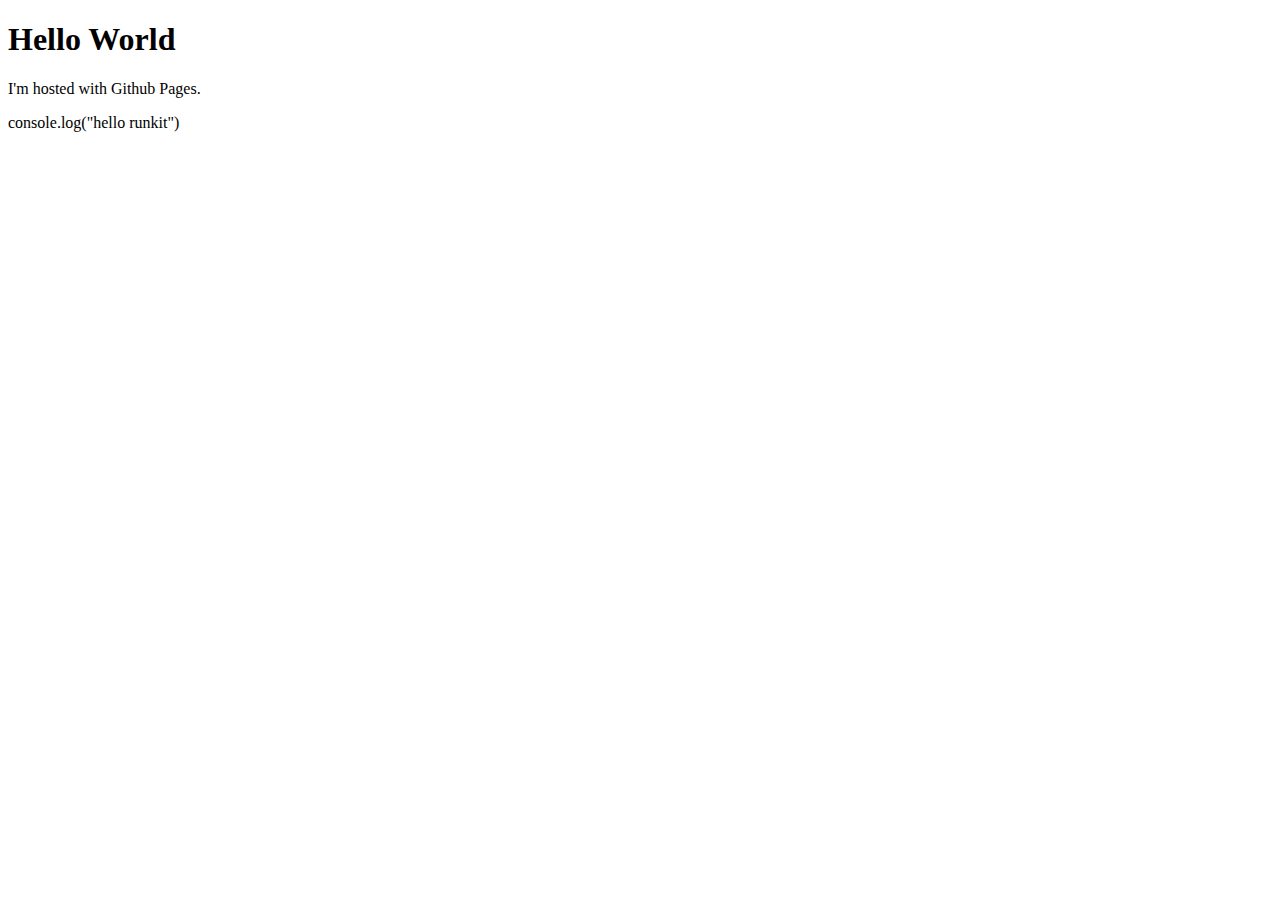
==== index.html @ f1aaa2e5 "fix embed scripting runkit" ====
<!DOCTYPE html>
<html>
  <head>
    <meta charset="utf-8">
    <title>anlexN</title>
    <script src="https://embed.runkit.com" data-element-id="my-element">

    </script>
  </head>
  <body>
    <h1>Hello World</h1>
    <p>
      I'm hosted with Github Pages.
    </p>

    <div id="my-element">
      console.log("hello runkit")
    </div>

    <div id="you-element">

    </div>

    <script>
      var notebook = RunKit.createNotebook({
        element: document.getElementById('you-element'),
        source: "\"hello script\""
      })
    </script>
  </body>
</html>
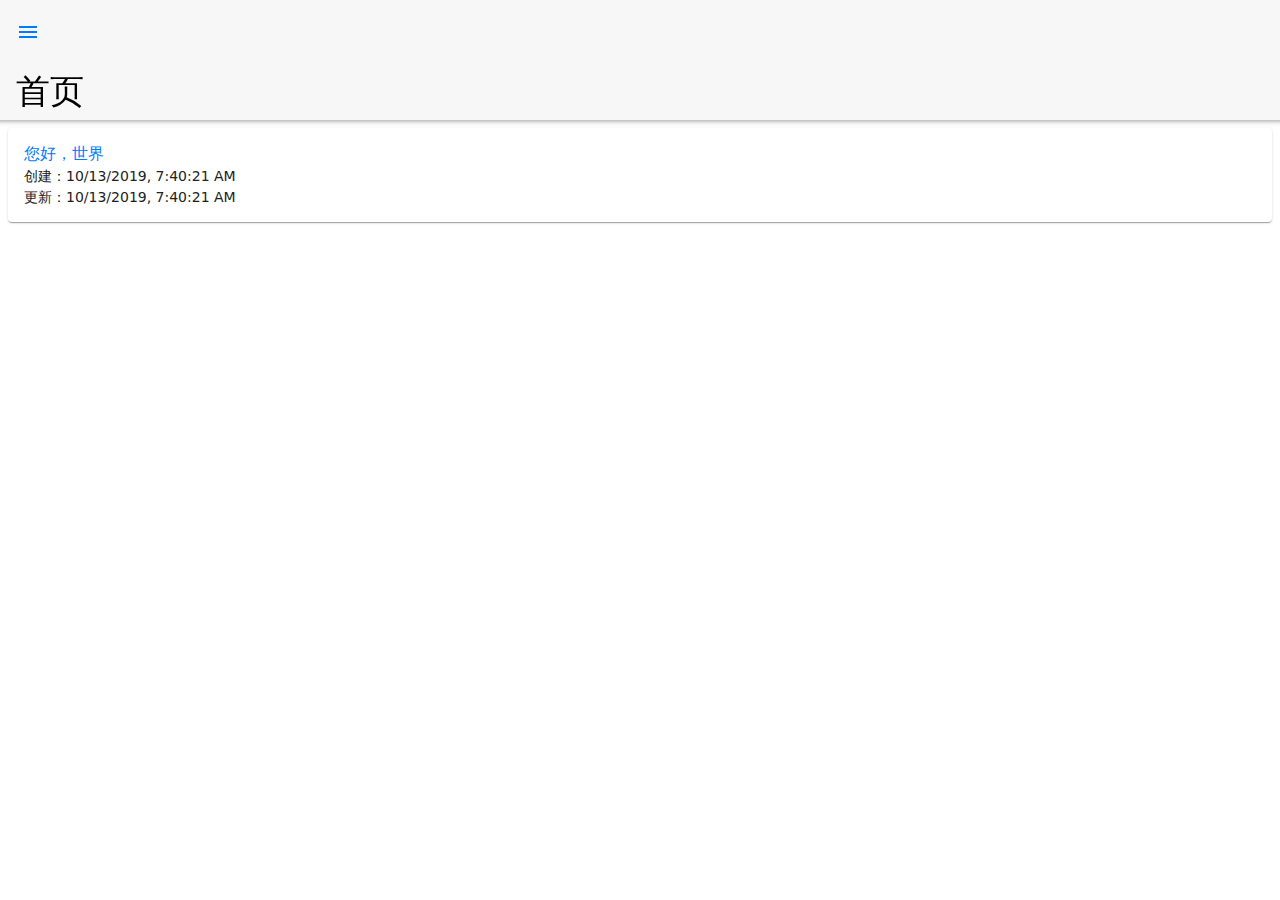
==== commit a44e738e: "framework7" ====
--- a/index.html
+++ b/index.html
@@ -1,31 +1 @@
-<!DOCTYPE html>
-<html>
-  <head>
-    <meta charset="utf-8">
-    <title>anlexN</title>
-    <script src="https://embed.runkit.com" data-element-id="my-element">
-
-    </script>
-  </head>
-  <body>
-    <h1>Hello World</h1>
-    <p>
-      I'm hosted with Github Pages.
-    </p>
-
-    <div id="my-element">
-      console.log("hello runkit")
-    </div>
-
-    <div id="you-element">
-
-    </div>
-
-    <script>
-      var notebook = RunKit.createNotebook({
-        element: document.getElementById('you-element'),
-        source: "\"hello script\""
-      })
-    </script>
-  </body>
-</html>
+<!doctype html><html><head><meta charset="utf-8"><meta http-equiv="Content-Security-Policy" content="default-src * 'self' 'unsafe-inline' 'unsafe-eval' data: gap: content:"><meta name="viewport" content="width=device-width,initial-scale=1,maximum-scale=1,minimum-scale=1,user-scalable=no,minimal-ui,viewport-fit=cover"><meta name="theme-color" content="#007aff"><meta name="format-detection" content="telephone=no"><meta name="msapplication-tap-highlight" content="no"><title>My App</title><meta name="apple-mobile-web-app-capable" content="yes"><meta name="apple-mobile-web-app-status-bar-style" content="black-translucent"><link rel="apple-touch-icon" href="static/icons/apple-touch-icon.png"><link rel="icon" href="static/icons/favicon.png"><link rel="manifest" href="/manifest.json"><link href="css/app.css" rel="stylesheet"></head><body><div id="app"><div class="panel panel-left panel-cover panel-init"><div class="view"><div class="page"><div class="navbar"><div class="navbar-bg"></div><div class="navbar-inner"></div></div><div class="page-content"></div></div></div></div><div class="view view-main view-init safe-areas" data-url="/"></div><div class="popup" id="my-popup"><div class="view"><div class="page"><div class="navbar"><div class="navbar-bg"></div><div class="navbar-inner"><div class="title">Popup</div><div class="right"><a href="#" class="link popup-close">Close</a></div></div></div><div class="page-content"><div class="block"><p>Popup content goes here.</p></div></div></div></div></div><div class="login-screen" id="my-login-screen"><div class="view"><div class="page"><div class="page-content login-screen-content"><div class="login-screen-title">Login</div><div class="list"><ul><li class="item-content item-input"><div class="item-inner"><div class="item-title item-label">Username</div><div class="item-input-wrap"><input type="text" name="username" placeholder="Your username"></div></div></li><li class="item-content item-input"><div class="item-inner"><div class="item-title item-label">Password</div><div class="item-input-wrap"><input type="password" name="password" placeholder="Your password"></div></div></li></ul></div><div class="list"><ul><li><a href="#" class="item-link list-button login-button">Sign In</a></li></ul><div class="block-footer">Some text about login information.<br>Click "Sign In" to close Login Screen</div></div></div></div></div></div></div><script src="js/app.js"></script></body></html>--- a/css/app.css
+++ b/css/app.css
@@ -0,0 +1 @@
+:root{--f7-theme-color:#007aff;--f7-theme-color-rgb:0,122,255;--f7-theme-color-shade:#0066d6;--f7-theme-color-tint:#298fff;--f7-safe-area-left:0px;--f7-safe-area-right:0px;--f7-safe-area-top:0px;--f7-safe-area-bottom:0px;--f7-safe-area-outer-left:0px;--f7-safe-area-outer-right:0px;--f7-device-pixel-ratio:1}@supports (left:env(safe-area-inset-left)){:root{--f7-safe-area-top:env(safe-area-inset-top);--f7-safe-area-bottom:env(safe-area-inset-bottom)}:root .ios-edges,:root .ios-left-edge,:root .panel-left,:root .popup,:root .safe-area-left,:root .safe-areas,:root .sheet-modal{--f7-safe-area-left:env(safe-area-inset-left);--f7-safe-area-outer-left:env(safe-area-inset-left)}:root .ios-edges,:root .ios-right-edge,:root .panel-right,:root .popup,:root .safe-area-right,:root .safe-areas,:root .sheet-modal{--f7-safe-area-right:env(safe-area-inset-right);--f7-safe-area-outer-right:env(safe-area-inset-right)}:root .no-ios-edges,:root .no-ios-left-edge,:root .no-safe-area-left,:root .no-safe-areas{--f7-safe-area-left:0px;--f7-safe-area-outer-left:0px}:root .no-ios-edges,:root .no-ios-right-edge,:root .no-safe-area-right,:root .no-safe-areas{--f7-safe-area-right:0px;--f7-safe-area-outer-right:0px}}@media (-webkit-min-device-pixel-ratio:2),(min-resolution:2dppx){:root{--f7-device-pixel-ratio:2}}@media (-webkit-min-device-pixel-ratio:3),(min-resolution:3dppx){:root{--f7-device-pixel-ratio:3}}:root{--f7-font-size:14px;--f7-bars-bg-image:none;--f7-bars-translucent-opacity:0.8;--f7-bars-translucent-blur:20px;--f7-bars-shadow-bottom-image:linear-gradient(180deg,rgba(0,0,0,0.25) 0%,rgba(0,0,0,0.08) 40%,rgba(0,0,0,0.04) 50%,transparent 90%,transparent);--f7-bars-shadow-top-image:linear-gradient(0deg,rgba(0,0,0,0.25) 0%,rgba(0,0,0,0.08) 40%,rgba(0,0,0,0.04) 50%,transparent 90%,transparent);--f7-bars-text-color:#000;--f7-bars-bg-color:#f7f7f8;--f7-bars-bg-color-rgb:247,247,248}:root.theme-dark,:root .theme-dark{--f7-bars-text-color:#fff}.ios{--f7-font-family:-apple-system,SF Pro Text,SF UI Text,system-ui,-apple-system,Segoe UI,Roboto,Ubuntu,Cantarell,Noto Sans,sans-serif,Helvetica Neue,Helvetica,Arial,sans-serif;--f7-line-height:1.4;--f7-text-color:#000;--f7-bars-border-color:rgba(0,0,0,0.25)}.ios.theme-dark,.ios .theme-dark{--f7-text-color:#fff;--f7-bars-bg-color:#121212;--f7-bars-bg-color-rgb:22,22,22;--f7-bars-border-color:hsla(0,0%,100%,0.16)}.md{--f7-font-family:Roboto,system-ui,-apple-system,Segoe UI,Roboto,Ubuntu,Cantarell,Noto Sans,sans-serif,Noto,Helvetica,Arial,sans-serif;--f7-line-height:1.5;--f7-bars-border-color:transparent;--f7-text-color:#212121}.md.theme-dark,.md .theme-dark{--f7-text-color:hsla(0,0%,100%,0.87);--f7-bars-bg-color:#202020}.aurora{--f7-font-family:-apple-system,system-ui,-apple-system,Segoe UI,Roboto,Ubuntu,Cantarell,Noto Sans,sans-serif,Helvetica,Arial,sans-serif;--f7-line-height:1.5;--f7-text-color:#000;--f7-bars-border-color:rgba(0,0,0,0.2)}.aurora.theme-dark,.aurora .theme-dark{--f7-text-color:#fff;--f7-bars-bg-color:#202020;--f7-bars-border-color:hsla(0,0%,100%,0.1)}.text-color-primary{--f7-theme-color-text-color:var(--f7-theme-color)}.bg-color-primary{--f7-theme-color-bg-color:var(--f7-theme-color)}.border-color-primary{--f7-theme-color-border-color:var(--f7-theme-color)}.ripple-color-primary{--f7-theme-color-ripple-color:rgba(var(--f7-theme-color-rgb),0.3)}:root{--f7-color-red:#ff3b30;--f7-color-red-rgb:255,59,48;--f7-color-red-shade:#ff1407;--f7-color-red-tint:#ff6259;--f7-color-green:#4cd964;--f7-color-green-rgb:76,217,100;--f7-color-green-shade:#2cd048;--f7-color-green-tint:#6ee081;--f7-color-blue:#2196f3;--f7-color-blue-rgb:33,150,243;--f7-color-blue-shade:#0c82df;--f7-color-blue-tint:#48a8f5;--f7-color-pink:#ff2d55;--f7-color-pink-rgb:255,45,85;--f7-color-pink-shade:#ff0434;--f7-color-pink-tint:#ff5676;--f7-color-yellow:#fc0;--f7-color-yellow-rgb:255,204,0;--f7-color-yellow-shade:#d6ab00;--f7-color-yellow-tint:#ffd429;--f7-color-orange:#ff9500;--f7-color-orange-rgb:255,149,0;--f7-color-orange-shade:#d67d00;--f7-color-orange-tint:#ffa629;--f7-color-purple:#9c27b0;--f7-color-purple-rgb:156,39,176;--f7-color-purple-shade:#7e208f;--f7-color-purple-tint:#b92fd1;--f7-color-deeppurple:#673ab7;--f7-color-deeppurple-rgb:103,58,183;--f7-color-deeppurple-shade:#563098;--f7-color-deeppurple-tint:#7c52c8;--f7-color-lightblue:#5ac8fa;--f7-color-lightblue-rgb:90,200,250;--f7-color-lightblue-shade:#32bbf9;--f7-color-lightblue-tint:#82d5fb;--f7-color-teal:#009688;--f7-color-teal-rgb:0,150,136;--f7-color-teal-shade:#006d63;--f7-color-teal-tint:#00bfad;--f7-color-lime:#cddc39;--f7-color-lime-rgb:205,220,57;--f7-color-lime-shade:#bac923;--f7-color-lime-tint:#d6e25c;--f7-color-deeporange:#ff6b22;--f7-color-deeporange-rgb:255,107,34;--f7-color-deeporange-shade:#f85200;--f7-color-deeporange-tint:#ff864b;--f7-color-gray:#8e8e93;--f7-color-gray-rgb:142,142,147;--f7-color-gray-shade:#79797f;--f7-color-gray-tint:#a3a3a7;--f7-color-white:#fff;--f7-color-white-rgb:255,255,255;--f7-color-white-shade:#ebebeb;--f7-color-white-tint:#fff;--f7-color-black:#000;--f7-color-black-rgb:0,0,0;--f7-color-black-shade:#000;--f7-color-black-tint:#141414}.color-theme-red{--f7-theme-color:#ff3b30;--f7-theme-color-rgb:255,59,48;--f7-theme-color-shade:#ff1407;--f7-theme-color-tint:#ff6259}.color-theme-green{--f7-theme-color:#4cd964;--f7-theme-color-rgb:76,217,100;--f7-theme-color-shade:#2cd048;--f7-theme-color-tint:#6ee081}.color-theme-blue{--f7-theme-color:#2196f3;--f7-theme-color-rgb:33,150,243;--f7-theme-color-shade:#0c82df;--f7-theme-color-tint:#48a8f5}.color-theme-pink{--f7-theme-color:#ff2d55;--f7-theme-color-rgb:255,45,85;--f7-theme-color-shade:#ff0434;--f7-theme-color-tint:#ff5676}.color-theme-yellow{--f7-theme-color:#fc0;--f7-theme-color-rgb:255,204,0;--f7-theme-color-shade:#d6ab00;--f7-theme-color-tint:#ffd429}.color-theme-orange{--f7-theme-color:#ff9500;--f7-theme-color-rgb:255,149,0;--f7-theme-color-shade:#d67d00;--f7-theme-color-tint:#ffa629}.color-theme-purple{--f7-theme-color:#9c27b0;--f7-theme-color-rgb:156,39,176;--f7-theme-color-shade:#7e208f;--f7-theme-color-tint:#b92fd1}.color-theme-deeppurple{--f7-theme-color:#673ab7;--f7-theme-color-rgb:103,58,183;--f7-theme-color-shade:#563098;--f7-theme-color-tint:#7c52c8}.color-theme-lightblue{--f7-theme-color:#5ac8fa;--f7-theme-color-rgb:90,200,250;--f7-theme-color-shade:#32bbf9;--f7-theme-color-tint:#82d5fb}.color-theme-teal{--f7-theme-color:#009688;--f7-theme-color-rgb:0,150,136;--f7-theme-color-shade:#006d63;--f7-theme-color-tint:#00bfad}.color-theme-lime{--f7-theme-color:#cddc39;--f7-theme-color-rgb:205,220,57;--f7-theme-color-shade:#bac923;--f7-theme-color-tint:#d6e25c}.color-theme-deeporange{--f7-theme-color:#ff6b22;--f7-theme-color-rgb:255,107,34;--f7-theme-color-shade:#f85200;--f7-theme-color-tint:#ff864b}.color-theme-gray{--f7-theme-color:#8e8e93;--f7-theme-color-rgb:142,142,147;--f7-theme-color-shade:#79797f;--f7-theme-color-tint:#a3a3a7}.color-theme-white{--f7-theme-color:#fff;--f7-theme-color-rgb:255,255,255;--f7-theme-color-shade:#ebebeb;--f7-theme-color-tint:#fff}.color-theme-black{--f7-theme-color:#000;--f7-theme-color-rgb:0,0,0;--f7-theme-color-shade:#000;--f7-theme-color-tint:#141414}.color-red{--f7-theme-color:#ff3b30;--f7-theme-color-rgb:255,59,48;--f7-theme-color-shade:#ff1407;--f7-theme-color-tint:#ff6259}.text-color-red{--f7-theme-color-text-color:#ff3b30}.bg-color-red{--f7-theme-color-bg-color:#ff3b30}.border-color-red{--f7-theme-color-border-color:#ff3b30}.ripple-color-red,.ripple-red{--f7-theme-color-ripple-color:rgba(255,59,48,0.3)}.color-green{--f7-theme-color:#4cd964;--f7-theme-color-rgb:76,217,100;--f7-theme-color-shade:#2cd048;--f7-theme-color-tint:#6ee081}.text-color-green{--f7-theme-color-text-color:#4cd964}.bg-color-green{--f7-theme-color-bg-color:#4cd964}.border-color-green{--f7-theme-color-border-color:#4cd964}.ripple-color-green,.ripple-green{--f7-theme-color-ripple-color:rgba(76,217,100,0.3)}.color-blue{--f7-theme-color:#2196f3;--f7-theme-color-rgb:33,150,243;--f7-theme-color-shade:#0c82df;--f7-theme-color-tint:#48a8f5}.text-color-blue{--f7-theme-color-text-color:#2196f3}.bg-color-blue{--f7-theme-color-bg-color:#2196f3}.border-color-blue{--f7-theme-color-border-color:#2196f3}.ripple-blue,.ripple-color-blue{--f7-theme-color-ripple-color:rgba(33,150,243,0.3)}.color-pink{--f7-theme-color:#ff2d55;--f7-theme-color-rgb:255,45,85;--f7-theme-color-shade:#ff0434;--f7-theme-color-tint:#ff5676}.text-color-pink{--f7-theme-color-text-color:#ff2d55}.bg-color-pink{--f7-theme-color-bg-color:#ff2d55}.border-color-pink{--f7-theme-color-border-color:#ff2d55}.ripple-color-pink,.ripple-pink{--f7-theme-color-ripple-color:rgba(255,45,85,0.3)}.color-yellow{--f7-theme-color:#fc0;--f7-theme-color-rgb:255,204,0;--f7-theme-color-shade:#d6ab00;--f7-theme-color-tint:#ffd429}.text-color-yellow{--f7-theme-color-text-color:#fc0}.bg-color-yellow{--f7-theme-color-bg-color:#fc0}.border-color-yellow{--f7-theme-color-border-color:#fc0}.ripple-color-yellow,.ripple-yellow{--f7-theme-color-ripple-color:rgba(255,204,0,0.3)}.color-orange{--f7-theme-color:#ff9500;--f7-theme-color-rgb:255,149,0;--f7-theme-color-shade:#d67d00;--f7-theme-color-tint:#ffa629}.text-color-orange{--f7-theme-color-text-color:#ff9500}.bg-color-orange{--f7-theme-color-bg-color:#ff9500}.border-color-orange{--f7-theme-color-border-color:#ff9500}.ripple-color-orange,.ripple-orange{--f7-theme-color-ripple-color:rgba(255,149,0,0.3)}.color-purple{--f7-theme-color:#9c27b0;--f7-theme-color-rgb:156,39,176;--f7-theme-color-shade:#7e208f;--f7-theme-color-tint:#b92fd1}.text-color-purple{--f7-theme-color-text-color:#9c27b0}.bg-color-purple{--f7-theme-color-bg-color:#9c27b0}.border-color-purple{--f7-theme-color-border-color:#9c27b0}.ripple-color-purple,.ripple-purple{--f7-theme-color-ripple-color:rgba(156,39,176,0.3)}.color-deeppurple{--f7-theme-color:#673ab7;--f7-theme-color-rgb:103,58,183;--f7-theme-color-shade:#563098;--f7-theme-color-tint:#7c52c8}.text-color-deeppurple{--f7-theme-color-text-color:#673ab7}.bg-color-deeppurple{--f7-theme-color-bg-color:#673ab7}.border-color-deeppurple{--f7-theme-color-border-color:#673ab7}.ripple-color-deeppurple,.ripple-deeppurple{--f7-theme-color-ripple-color:rgba(103,58,183,0.3)}.color-lightblue{--f7-theme-color:#5ac8fa;--f7-theme-color-rgb:90,200,250;--f7-theme-color-shade:#32bbf9;--f7-theme-color-tint:#82d5fb}.text-color-lightblue{--f7-theme-color-text-color:#5ac8fa}.bg-color-lightblue{--f7-theme-color-bg-color:#5ac8fa}.border-color-lightblue{--f7-theme-color-border-color:#5ac8fa}.ripple-color-lightblue,.ripple-lightblue{--f7-theme-color-ripple-color:rgba(90,200,250,0.3)}.color-teal{--f7-theme-color:#009688;--f7-theme-color-rgb:0,150,136;--f7-theme-color-shade:#006d63;--f7-theme-color-tint:#00bfad}.text-color-teal{--f7-theme-color-text-color:#009688}.bg-color-teal{--f7-theme-color-bg-color:#009688}.border-color-teal{--f7-theme-color-border-color:#009688}.ripple-color-teal,.ripple-teal{--f7-theme-color-ripple-color:rgba(0,150,136,0.3)}.color-lime{--f7-theme-color:#cddc39;--f7-theme-color-rgb:205,220,57;--f7-theme-color-shade:#bac923;--f7-theme-color-tint:#d6e25c}.text-color-lime{--f7-theme-color-text-color:#cddc39}.bg-color-lime{--f7-theme-color-bg-color:#cddc39}.border-color-lime{--f7-theme-color-border-color:#cddc39}.ripple-color-lime,.ripple-lime{--f7-theme-color-ripple-color:rgba(205,220,57,0.3)}.color-deeporange{--f7-theme-color:#ff6b22;--f7-theme-color-rgb:255,107,34;--f7-theme-color-shade:#f85200;--f7-theme-color-tint:#ff864b}.text-color-deeporange{--f7-theme-color-text-color:#ff6b22}.bg-color-deeporange{--f7-theme-color-bg-color:#ff6b22}.border-color-deeporange{--f7-theme-color-border-color:#ff6b22}.ripple-color-deeporange,.ripple-deeporange{--f7-theme-color-ripple-color:rgba(255,107,34,0.3)}.color-gray{--f7-theme-color:#8e8e93;--f7-theme-color-rgb:142,142,147;--f7-theme-color-shade:#79797f;--f7-theme-color-tint:#a3a3a7}.text-color-gray{--f7-theme-color-text-color:#8e8e93}.bg-color-gray{--f7-theme-color-bg-color:#8e8e93}.border-color-gray{--f7-theme-color-border-color:#8e8e93}.ripple-color-gray,.ripple-gray{--f7-theme-color-ripple-color:rgba(142,142,147,0.3)}.color-white{--f7-theme-color:#fff;--f7-theme-color-rgb:255,255,255;--f7-theme-color-shade:#ebebeb;--f7-theme-color-tint:#fff}.text-color-white{--f7-theme-color-text-color:#fff}.bg-color-white{--f7-theme-color-bg-color:#fff}.border-color-white{--f7-theme-color-border-color:#fff}.ripple-color-white,.ripple-white{--f7-theme-color-ripple-color:hsla(0,0%,100%,0.3)}.color-black{--f7-theme-color:#000;--f7-theme-color-rgb:0,0,0;--f7-theme-color-shade:#000;--f7-theme-color-tint:#141414}.text-color-black{--f7-theme-color-text-color:#000}.bg-color-black{--f7-theme-color-bg-color:#000}.border-color-black{--f7-theme-color-border-color:#000}.ripple-black,.ripple-color-black{--f7-theme-color-ripple-color:rgba(0,0,0,0.3)}@font-face{font-family:framework7-core-icons;src:url("data:application/font-woff;charset=utf-8;base64, [base64]//[base64]/DZfGbiZGEDgZk2iIYz+/+NfL0sa02cgl4MBLA0AJsoLsnjaY2BkYGD6/K+XQY8l7f8PBgaWNAagCArwBACRVQXFeNpjYGRgYPBkkGZgYQABJiBmZACJOTDogQQADdEA3AB42mNgYfzCOIGBlYGB0YcxjYGBwR1Kf2WQZGhhYGBiYGVmgAFGBiQQkOaawtDAoMBQxXjg/wEGPabPjMUwNYwHwEoUGMQAQ7UMZAAAeNpj2M0gyAACqxgGNWAMAGIdID4A5OwD0rOA+BBI7P9PhuNAMSBmSYOK+wKxExCfBWIJoNzZ/z8Y3YBsF6g4kM2UBpFjBNJMb/7/Z9gNZBtDzGY6CzGHCcQHigMA2dAWtwAAAHjaY2BgYGaAYBkGRgYQiAHyGMF8FgYHIM3DwMHABGQrMOgyWDLEM1T9/w8UBfEMgLzE////P/5//f/V/xv+r4eaAAeMbAxwIUYmIMHEgKYAYjUcsDAwsLKxc3BycfPw8jEQA/[base64]/AQWBEYEZgR4BIoEsgTIBOIFAnja7VXBTyNVGP++Ke106XamnbYztYeVlukMRmWl03ZwLdAIeCCKZgOKXBY2m15Es8S03lpuSzaSGsOGQPZGoomegI0mmwjVC5uNdZPGgzGc8MDG4ImLmyxTvzfTKmX/A7PJe/O995vXN7/3+37fK3AQBIB1nAYX8NC/hXA5t813wV+pLY/7ILft4mgIWy4Guxm8zXvwaW4bGW4EjaBuBHuDy58VCjhtfRtEg3ZDajW70yg4wMbPsefY/x7jzmAuQl/nbBi6qF/A93CWKkyECCgAUsITllPZtJaSw56ElnabuoiKqX8zlctN5e4uTEwsTOCo/6YgLAqLmM9NDQ1NvT/B4CfCTT8DHQ7NH9Ggj0gAyYTIsZ1GUNfS2dSLKKOOiH/4emTf3p5PjvsOxW2OO/TJPb7dPYYeig7n5hHW8Cu6B16gXRRez+ie3gTbQ46EeSXBWBJbzC9pS3z/yPj8/O3rffx3c2Njc6MrS1olwvfN356fHx/u50fnRkfnbF6gwS6d1w0Q4mlLc7dUUjc2MGsHaHE/wQ1cAS99NRJnixQeN6wHVbVeV6u/p53YWgt+/AlvsP1MVFA3qyiqVr2qTrciYPMJafEyaUH3mZkdQaIfJkmZvJdRcyOdnM68u8vOfyg+Qtch04TmjhLsG2HYdzibREY39zfVSkX9np7lZOf7DFFV+NbrZLmi2jpaK10F7gR8LL9JnRYoJmXU1LkelQtIak+XFOC4/H52v93esH6xTtfW0IUpdK2t/blvtl+ZTw/+ha1TtuxZzZhgdP+auMF0Mr6osYCDJGBbszy+g3nw0EThB2g1vqQeLKqEUeh921mzgG+iBgEaMblsrWz3mFlMC/wyL1MXZG+x6EVNYBOGCXyxyNtnhlms0+/ZfwcMYTzizsQjWLcMrJ8Yxrph2JxrGKW8kG5JZLpitAnRx4+jNScQj+bf8CH8iq+CAECZU2QRBSQmZlaZmOsOBLo/doc8V/yCePHzL8Vun/i1F/m8eNEvOGe4hm8RB+Y1chGvb9qJQc0O4HgcZByj3Pmp+oCSd8bhnpa/j2dCM+pr5uTkJ5NbM8PDM8NLH4RmLtFs0hy4MsKQTr2Yw6jIbHvxrPA6xJKFtbZUpRJhnTxJBPKGw/[base64]/E60zfrePG/Qr7fab/+gHfZG6YekB03Or8fp/tQsz1vW95E49EN6eoPGLbD+buJ3To63UhqsYizFEqlll+as1yd0+AC8wvlwmDJ6E2EzlR1Y/VOo3FndbWcLVOrsOcr2NdoWL818G7FLJfNiv08X7f2N+OZuF5n9Wo9wMEqrrBh2q5bF+PHGcSP1RTlJphxqop1zjitO52USS/Z7bxuAceWrJadPwMy5C2ev+V1rIhXn9HtH4d0614AAAB42q2QvU7DMBSFj9u0EgyIgewe26qJnA79G6nUpQtiyB5S01ht4sqNVFW8DBsbIxtPwcLEzltw7RqJoQNDI135y/G59rkGcIVXMBy/Du49M4R48dzAJT48N5GwW88BQvbsuYVr9um5jbARkpMFF/R357osM/Tw5LmBG7x7buIBX54D9FjtuQXO3jy3Sf/GDBpbHGCgsEKBGpwy5+jSOoBAggn6xCk2yLAkV0llSFmQOyOyeklnKLeLmd4ejFoVNe/kXT4QyaTP0022VKUyfFFkZpOVW7Uk5yM121aJPYUwWGOEiK62LImU4wo7spqslHtt1qMo10ZGKtcVySe9fw1zJ9ZuNTSfdFPFNBfHlOr/EY7+BENSx1S/b4O5ruq5NivJB7HgU34yKunJMBpH9jnOMXhKPkP7yvk4ZbFpYrfa2ZBKs1O64kIksRCCn+HSH1E3hiEAeNptkAlPwkAUhGfAAxAsyCV4/hbjfd+3aWq7SiN0yXY5/rzRhVKhiZs06b5v3rzZhxTG5+cbxH/nyHxECmkUUUYFVdRQxyoaaGIN69jBLvawjwMcGu0xTnCKM5zjApe4wjVucIs73OMBj3jCM17wijemmOYc57nARWaYZY5LzLPAZVosssQVlllhlTXWucoGm1zjOje4yS1u50LhKLdl+zIsuS3RVzKwlf/Z0qNKdgI7nhWztvjQ5l5wlJKD+LZkqPv1Lofmv5hQGpNCwjY/i2uB1P6H7zraNxW3LUMx6rAi83eptewYy6xyPF+OSDnu9uQgsJ2ekspZDKUahwgHflcoOxBDbf0FijS5uK/XLUzeFIHSFEwq+dkRlifaQgtbyV7gzczoKtHPTphZRlcrO8o8m3G8gKlplMcIisk9m5UlphjFcmQW88z4haZeSXZG3r8TK74rAAAAAAAB//8AAnjaY2BkYGDgAWIZIGYCQmYGTQZGBi0GDyCbBSzGAAANdgDVAHjadVJJTgJBFH1FdwKOIKB0lEEGwSDOs+KsaDyDGzYaE+LCEA/gwjMY4zlcegbjEYwLb4HvVwM9hXS6q/q9V/+/+v9DARhGFjWoVrP9gAhMIuh0IIxq3d81icH+I2fqNQJl/[base64]/UZceHZ7hW6KTKyrlj2Rlr+r4OKve9ZDUlhzNZ23TWQ+yKiNM4dxmdt/APtJZExAB42mNgZGBg4GKQYzBhYMxJLMlj4GBgAYow/P/PAJJhLM6sSoWKfWCAAwDAjgbRAAB42mNgYGBkAIIbCZo5IPpmTaIhjAYAPREFnQAA") format("woff");font-weight:400;font-style:normal}@font-face{font-family:framework7-skeleton;src:url("data:application/font-woff;charset=utf-8;base64, d09GRgABAAAAAAYQAA0AAAAAEcQAAAAAAAAAAAAAAAAAAAAAAAAAAAAAAABGRlRNAAAF9AAAABkAAAAciVvoDU9TLzIAAAGcAAAASwAAAGBRtV1jY21hcAAAAfwAAAC8AAABamglddJjdnQgAAACuAAAAAQAAAAEABEBRGdhc3AAAAXsAAAACAAAAAj //wADZ2x5ZgAAA2wAAACUAAAJjHCzhiRoZWFkAAABMAAAAC4AAAA2ERr/HWhoZWEAAAFgAAAAGgAAACQC8ADFaG10eAAAAegAAAATAAAAtAMAABFsb2NhAAACvAAAAK4AAACuaNBmhG1heHAAAAF8AAAAHwAAACAAmgA5bmFtZQAABAAAAAFQAAACuLf6wytwb3N0AAAFUAAAAJkAAADOCKMIc3jaY2BkYGAA4lUx8ibx/DZfGbiZGEDgRu39AAT9/wAjA+MBIJeDASwNACBICpsAAHjaY2BkYGA88P8Agx6QAQSMYIQCWABQZgK3AAB42mNgZGBgCGPgYGBiAAEQycgAEnNg0AMJAAANJwDUAHjaY2BhZGCcwMDKwMDow5jGwMDgDqW/MkgytDAwMDGwcjLAACMDEghIc01haGBQYKhlPPD/AIMe4wEGB5gaxgNAHgNQjhEA6dgLvQB42mNkYBBkAAJGKB4KAAAOfQAVAHjaY2BgYGaAYBkGRgYQSAHyGMF8FgYPIM3HwMHAxMDGoMSgxWDNEMsQz1D7/z9QXIFBjUGHwRHIT/z////j/w/+3/9/6//N/[base64]/+tFmQ0BprGyMDw/wAjA+MBoJkMooKKgowMDkwM/[base64]/[base64]/z1beESuRi+pPYJ7vinlu11pGoZJT+cdwVEdBFJSbn7djzLql1/iBlBsidLlcBrG2B8MHlRqGSil51nPfEi6AO3jaXc5ZM4IBAEbhp9RF1FhCRbmyVNYskSXG0CaEQvaf2j/LN112bt6Zc/HOETZiOJAJJmSc15ENmxARFTNpSlzCtBmz5iTNW7AoJR08LFmWlbNi1Zp1G/IKijZt2bZj156SfQcOHSk7dqLi1JlzF6ouXbl241ZNXUNTy522ew8edTx59qKrF3S9edf34dOXbz9+/f0DgycTFgAAAAAAAAH//wACeNpjYGBgZACCGwmaOWC69n4AjAYARC0G1wAAAA==") format("woff");font-weight:300,400,500,600,700;font-style:normal,italic}.framework7-root,body,html{position:relative;height:100%;width:100%;overflow-x:hidden}body{margin:0;padding:0;width:100%;background:#fff;overflow:hidden;-webkit-text-size-adjust:100%;-webkit-font-smoothing:antialiased;font-family:var(--f7-font-family);font-size:var(--f7-font-size);line-height:var(--f7-line-height)}.theme-dark,body{color:var(--f7-text-color)}.framework7-root{overflow:hidden;box-sizing:border-box}.framework7-initializing *,.framework7-initializing :after,.framework7-initializing :before{transition-duration:0ms!important}.device-android,.device-ios{cursor:pointer}.device-ios{touch-action:manipulation}@media (width:1024px) and (height:691px) and (orientation:landscape){.framework7-root,body,html{height:671px}}@media (width:1024px) and (height:692px) and (orientation:landscape){.framework7-root,body,html{height:672px}}*{-webkit-tap-highlight-color:rgba(0,0,0,0);-webkit-touch-callout:none}a,input,select,textarea{outline:0}a{text-decoration:none;color:var(--f7-theme-color)}.item-link,.link,a{cursor:pointer}p{margin:1em 0}.disabled{opacity:.55!important;pointer-events:none!important}html.device-full-viewport,html.device-full-viewport body{height:100vh}.ios .aurora-only,.ios .if-aurora,.ios .if-md,.ios .if-not-ios,.ios .md-only,.ios .not-ios{display:none!important}@media (width:1024px) and (height:691px) and (orientation:landscape){.ios,.ios .framework7-root,.ios body{height:671px}}@media (width:1024px) and (height:692px) and (orientation:landscape){.ios,.ios .framework7-root,.ios body{height:672px}}.aurora .if-ios,.aurora .if-md,.aurora .if-not-aurora,.aurora .ios-only,.aurora .md-only,.aurora .not-aurora,.md .aurora-only,.md .if-aurora,.md .if-ios,.md .if-not-md,.md .ios-only,.md .not-md{display:none!important}.view,.views{position:relative;height:100%;z-index:5000;overflow:hidden;box-sizing:border-box}.framework7-root>.view,.framework7-root>.views{height:calc(100% - var(--f7-appbar-app-offset, 0px))}:root{--f7-page-master-width:320px;--f7-page-master-border-color:rgba(0,0,0,0.1);--f7-page-master-border-width:1px;--f7-page-swipeback-transition-duration:300ms}.ios{--f7-page-transition-duration:400ms;--f7-page-bg-color:#efeff4}.ios.theme-dark,.ios .theme-dark{--f7-page-bg-color:#000}.md{--f7-page-transition-duration:250ms;--f7-page-bg-color:#fff}.md.theme-dark,.md .theme-dark{--f7-page-bg-color:#121212}.aurora{--f7-page-transition-duration:400ms;--f7-page-bg-color:#f3f3f3}.aurora.theme-dark,.aurora .theme-dark{--f7-page-bg-color:#121212}.theme-dark{--f7-page-master-border-color:hsla(0,0%,100%,0.1)}.pages{position:relative;overflow:hidden}.page,.pages{width:100%;height:100%}.page{box-sizing:border-box;position:absolute;left:0;top:0;transform:none;background-color:var(--f7-page-bg-color);z-index:1}.page.stacked{display:none}.page-with-navbar-large-collapsed{--f7-navbar-large-collapse-progress:1}.page-previous{pointer-events:none}.page-content{overflow:auto;-webkit-overflow-scrolling:touch;box-sizing:border-box;height:100%;position:relative;z-index:1;padding-top:calc(var(--f7-page-navbar-offset, 0px) + var(--f7-page-toolbar-top-offset, 0px) + var(--f7-page-subnavbar-offset, 0px) + var(--f7-page-searchbar-offset, 0px) + var(--f7-page-content-extra-padding-top, 0px));padding-bottom:calc(var(--f7-page-toolbar-bottom-offset, 0px) + var(--f7-safe-area-bottom) + var(--f7-page-content-extra-padding-bottom, 0px))}.page-transitioning,.page-transitioning .page-opacity-effect,.page-transitioning .page-shadow-effect{transition-duration:var(--f7-page-transition-duration)}.page-transitioning-swipeback,.page-transitioning-swipeback .page-opacity-effect,.page-transitioning-swipeback .page-shadow-effect{transition-duration:var(--f7-page-swipeback-transition-duration)}.router-transition-backward .page-current,.router-transition-backward .page-next,.router-transition-backward .page-previous:not(.stacked),.router-transition-forward .page-current,.router-transition-forward .page-next,.router-transition-forward .page-previous:not(.stacked){pointer-events:none}.page-shadow-effect{width:16px;z-index:-1;right:100%;background:linear-gradient(90deg,transparent 0,transparent 10%,rgba(0,0,0,.01) 50%,rgba(0,0,0,.2))}.page-opacity-effect,.page-shadow-effect{position:absolute;top:0;bottom:0;content:"";opacity:0}.page-opacity-effect{left:0;background:rgba(0,0,0,.1);width:100%;z-index:10000}.ios .page-previous{transform:translate3d(-20%,0,0)}.ios .page-next{transform:translate3d(100%,0,0)}.ios .page-current .page-shadow-effect,.ios .page-previous .page-opacity-effect,.ios .page-previous:after{opacity:1}.ios .router-transition-forward .page-next{animation:ios-page-next-to-current var(--f7-page-transition-duration) forwards}.ios .router-transition-forward .page-next:before{position:absolute;top:0;width:16px;bottom:0;z-index:-1;content:"";opacity:0;right:100%;background:linear-gradient(90deg,transparent 0,transparent 10%,rgba(0,0,0,.01) 50%,rgba(0,0,0,.2));animation:ios-page-element-fade-in var(--f7-page-transition-duration) forwards}.ios .router-transition-forward .page-current{animation:ios-page-current-to-previous var(--f7-page-transition-duration) forwards}.ios .router-transition-forward .page-current:after{position:absolute;left:0;top:0;background:rgba(0,0,0,.1);width:100%;bottom:0;content:"";opacity:0;z-index:10000;animation:ios-page-element-fade-in var(--f7-page-transition-duration) forwards}.ios .router-transition-backward .page-previous{animation:ios-page-previous-to-current var(--f7-page-transition-duration) forwards}.ios .router-transition-backward .page-previous:after{position:absolute;left:0;top:0;background:rgba(0,0,0,.1);width:100%;bottom:0;content:"";opacity:0;z-index:10000;animation:ios-page-element-fade-out var(--f7-page-transition-duration) forwards}.ios .router-transition-backward .page-current{animation:ios-page-current-to-next var(--f7-page-transition-duration) forwards}.ios .router-transition-backward .page-current:before{position:absolute;top:0;width:16px;bottom:0;z-index:-1;content:"";opacity:0;right:100%;background:linear-gradient(90deg,transparent 0,transparent 10%,rgba(0,0,0,.01) 50%,rgba(0,0,0,.2));animation:ios-page-element-fade-out var(--f7-page-transition-duration) forwards}@keyframes ios-page-next-to-current{0%{transform:translate3d(100%,0,0)}to{transform:translateZ(0)}}@keyframes ios-page-previous-to-current{0%{transform:translate3d(-20%,0,0)}to{transform:translateZ(0)}}@keyframes ios-page-current-to-previous{0%{transform:translateZ(0)}to{transform:translate3d(-20%,0,0)}}@keyframes ios-page-current-to-next{0%{transform:translateZ(0)}to{transform:translate3d(100%,0,0)}}@keyframes ios-page-element-fade-in{0%{opacity:0}to{opacity:1}}@keyframes ios-page-element-fade-out{0%{opacity:1}to{opacity:0}}.md .page-next{transform:translate3d(0,56px,0);opacity:0;pointer-events:none}.md .page-next.page-next-on-right{transform:translate3d(100%,0,0)}.md .router-transition-forward .page-next{animation:md-page-next-to-current var(--f7-page-transition-duration) forwards}.md .router-transition-forward .page-current{animation:none}.md .router-transition-backward .page-current{animation:md-page-current-to-next var(--f7-page-transition-duration) forwards}.md .router-transition-backward .page-previous{animation:none}@keyframes md-page-next-to-current{0%{transform:translate3d(0,56px,0);opacity:0}to{transform:translateZ(0);opacity:1}}@keyframes md-page-current-to-next{0%{transform:translateZ(0);opacity:1}to{transform:translate3d(0,56px,0);opacity:0}}.aurora .page-next{pointer-events:none}.aurora .page-next,.aurora .page-next.page-next-on-right{transform:translate3d(100%,0,0)}.aurora .page-previous .page-opacity-effect,.aurora .page-previous:after{opacity:1}.aurora .router-transition-forward .page-next{animation:aurora-page-next-to-current var(--f7-page-transition-duration) forwards}.aurora .router-transition-forward .page-current{animation:none}.aurora .router-transition-forward .page-current:after{position:absolute;left:0;top:0;background:rgba(0,0,0,.1);width:100%;bottom:0;content:"";opacity:0;z-index:10000;animation:aurora-page-element-fade-in var(--f7-page-transition-duration) forwards}.aurora .router-transition-backward .page-current{animation:aurora-page-current-to-next var(--f7-page-transition-duration) forwards}.aurora .router-transition-backward .page-previous{animation:none}.aurora .router-transition-backward .page-previous:after{position:absolute;left:0;top:0;background:rgba(0,0,0,.1);width:100%;bottom:0;content:"";opacity:0;z-index:10000;animation:aurora-page-element-fade-out var(--f7-page-transition-duration) forwards}@keyframes aurora-page-next-to-current{0%{transform:translate3d(100%,0,0)}to{transform:translateZ(0)}}@keyframes aurora-page-current-to-next{0%{transform:translateZ(0)}to{transform:translate3d(100%,0,0)}}@keyframes aurora-page-element-fade-in{0%{opacity:0}to{opacity:1}}@keyframes aurora-page-element-fade-out{0%{opacity:1}to{opacity:0}}.view:not(.view-master-detail) .navbar-master-stacked,.view:not(.view-master-detail) .page-master-stacked{display:none}.view-master-detail .navbar-master,.view-master-detail .page-master{width:var(--f7-page-master-width);--f7-safe-area-right:0px;--f7-safe-area-outer-right:0px;border-right:var(--f7-page-master-border-width) solid var(--f7-page-master-border-color)}.view-master-detail .navbar-master-detail,.view-master-detail .page-master-detail{width:calc(100% - var(--f7-page-master-width));--f7-safe-area-left:0px;--f7-safe-area-outer-left:0px;left:var(--f7-page-master-width)}.view-master-detail .page-master{z-index:2;transform:none;pointer-events:auto}.view-master-detail .page-master:after,.view-master-detail .page-master:before{display:none}.view-master-detail.router-transition .page-master{animation:none}.aurora .router-transition-custom .page-next,.aurora .router-transition-custom .page-previous,.ios .router-transition-custom .page-next,.ios .router-transition-custom .page-previous,.md .router-transition-custom .page-next,.md .router-transition-custom .page-previous{opacity:1;transform:none}.router-transition-f7-circle-backward:after,.router-transition-f7-circle-forward:after{content:"";position:absolute;left:50%;top:50%;width:100vmax;height:100vmax;margin-left:-50vmax;margin-top:-50vmax;background:var(--f7-page-bg-color);z-index:100}.router-transition-f7-circle-forward:after{transform:scale(0);border-radius:50%;animation:f7-circle-circle-in .4s forwards}.router-transition-f7-circle-forward .page-next{opacity:0!important;transform:scale(.9)!important;animation:f7-circle-next-to-current .3s forwards;animation-delay:.3s;z-index:150}.router-transition-f7-circle-backward:after{animation:f7-circle-circle-out .3s forwards;animation-delay:.35s}.router-transition-f7-circle-backward .page-current{animation:f7-circle-current-to-next .7s forwards;z-index:150}@keyframes f7-circle-circle-in{0%{transform:scale(0);border-radius:50%}50%{border-radius:50%}to{transform:scale(1);border-radius:0}}@keyframes f7-circle-circle-out{0%{transform:scale(1);border-radius:0}50%{border-radius:50%}to{transform:scale(0);border-radius:50%}}@keyframes f7-circle-next-to-current{0%{transform:scale(.9);opacity:0}40%{transform:scale(1.035);opacity:1}to{transform:scale(1);opacity:1}}@keyframes f7-circle-current-to-next{0%{transform:scale(1);opacity:1}34%{transform:scale(1.035);opacity:1}57%{transform:scale(.9);opacity:0}to{transform:scale(.9);opacity:0}}.router-transition-f7-cover-v-backward,.router-transition-f7-cover-v-forward{background:#000;perspective:1200px}.router-transition-f7-cover-v-forward .page-next{animation:f7-cover-v-next-to-current .45s forwards}.router-transition-f7-cover-v-forward .page-current{animation:f7-cover-v-current-to-prev .45s forwards}.router-transition-f7-cover-v-backward .page-current{animation:f7-cover-v-current-to-next .45s forwards}.router-transition-f7-cover-v-backward .page-previous{animation:f7-cover-v-prev-to-current .45s forwards}@keyframes f7-cover-v-next-to-current{0%{transform:translateY(100%)}to{transform:translateY(0)}}@keyframes f7-cover-v-current-to-next{0%{transform:translateY(0)}to{transform:translateY(100%)}}@keyframes f7-cover-v-current-to-prev{0%{transform:translateZ(0);opacity:1}to{transform:translateZ(-300px);opacity:.5}}@keyframes f7-cover-v-prev-to-current{0%{transform:translateZ(-300px);opacity:.5}to{transform:translateZ(0);opacity:1}}.router-transition-f7-cover-backward,.router-transition-f7-cover-forward{background:#000;perspective:1200px}.router-transition-f7-cover-forward .page-next{animation:f7-cover-next-to-current .45s forwards}.router-transition-f7-cover-forward .page-current{animation:f7-cover-current-to-prev .45s forwards}.router-transition-f7-cover-backward .page-current{animation:f7-cover-current-to-next .45s forwards}.router-transition-f7-cover-backward .page-previous{animation:f7-cover-prev-to-current .45s forwards}@keyframes f7-cover-next-to-current{0%{transform:translateX(100%)}to{transform:translateX(0)}}@keyframes f7-cover-current-to-next{0%{transform:translateX(0)}to{transform:translateX(100%)}}@keyframes f7-cover-current-to-prev{0%{transform:translateZ(0);opacity:1}to{transform:translateZ(-300px);opacity:.5}}@keyframes f7-cover-prev-to-current{0%{transform:translateZ(-300px);opacity:.5}to{transform:translateZ(0);opacity:1}}.router-transition-f7-dive-backward,.router-transition-f7-dive-forward{background:var(--f7-page-bg-color);perspective:1200px}.router-transition-f7-dive-forward .page-next{animation:f7-dive-next-to-current .5s forwards}.router-transition-f7-dive-forward .page-current{animation:f7-dive-current-to-prev .5s forwards}.router-transition-f7-dive-backward .page-current{animation:f7-dive-current-to-next .5s forwards}.router-transition-f7-dive-backward .page-previous{animation:f7-dive-prev-to-current .5s forwards}@keyframes f7-dive-next-to-current{0%{opacity:0;transform:translateZ(-150px)}50%{opacity:0}to{opacity:1;transform:translateZ(0)}}@keyframes f7-dive-current-to-next{0%{opacity:1;transform:translateZ(0)}50%{opacity:0}to{opacity:0;transform:translateZ(-150px)}}@keyframes f7-dive-current-to-prev{0%{transform:translateZ(0);opacity:1}50%{opacity:0}to{opacity:0;transform:translateZ(150px)}}@keyframes f7-dive-prev-to-current{0%{opacity:0;transform:translateZ(150px)}50%{opacity:0}to{opacity:1;transform:translateZ(0)}}.router-transition-f7-fade-backward,.router-transition-f7-fade-forward{background:var(--f7-page-bg-color)}.router-transition-f7-fade-forward .page-next{opacity:0!important;animation:f7-fade-in .5s forwards}.router-transition-f7-fade-backward .page-current,.router-transition-f7-fade-forward .page-current{animation:f7-fade-out .5s forwards}.router-transition-f7-fade-backward .page-previous{animation:f7-fade-in .5s forwards}@keyframes f7-fade-in{0%{opacity:0}50%{opacity:0}to{opacity:1}}@keyframes f7-fade-out{0%{opacity:1}50%{opacity:0}to{opacity:0}}.router-transition-f7-flip-backward,.router-transition-f7-flip-forward{background:#000;perspective:1200px}.router-transition-f7-flip-backward .page,.router-transition-f7-flip-forward .page{-webkit-backface-visibility:hidden;backface-visibility:hidden}.router-transition-f7-flip-forward .page-next{animation:f7-flip-next-to-current .7s forwards}.router-transition-f7-flip-forward .page-current{animation:f7-flip-current-to-prev .7s forwards}.router-transition-f7-flip-backward .page-current{animation:f7-flip-current-to-next .7s forwards}.router-transition-f7-flip-backward .page-previous{animation:f7-flip-prev-to-current .7s forwards}@keyframes f7-flip-next-to-current{0%{border-radius:30px;transform:translateZ(-100vmax) rotateY(180deg)}to{border-radius:0;transform:translateZ(0) rotateY(0deg)}}@keyframes f7-flip-current-to-next{0%{border-radius:0;transform:translateZ(0) rotateY(0deg)}to{border-radius:30px;transform:translateZ(-100vmax) rotateY(180deg)}}@keyframes f7-flip-current-to-prev{0%{border-radius:0;transform:translateZ(0) rotateY(0deg)}to{border-radius:30px;transform:translateZ(-100vmax) rotateY(-180deg)}}@keyframes f7-flip-prev-to-current{0%{border-radius:30px;transform:translateZ(-100vmax) rotateY(-180deg)}to{border-radius:0;transform:translateZ(0) rotateY(0deg)}}.router-transition-f7-parallax-forward .page-next{animation:f7-parallax-next-to-current .5s forwards}.router-transition-f7-parallax-forward .page-current{animation:f7-parallax-current-to-prev .5s forwards}.router-transition-f7-parallax-backward .page-current{animation:f7-parallax-current-to-next .5s forwards}.router-transition-f7-parallax-backward .page-previous{animation:f7-parallax-prev-to-current .5s forwards}@keyframes f7-parallax-next-to-current{0%{transform:translateX(100%)}to{transform:translateX(0)}}@keyframes f7-parallax-current-to-next{0%{transform:translateX(0)}to{transform:translateX(100%)}}@keyframes f7-parallax-current-to-prev{0%{transform:translateX(0)}to{transform:translateX(-20%)}}@keyframes f7-parallax-prev-to-current{0%{transform:translateX(-20%)}to{transform:translateX(0)}}.router-transition-f7-push-forward .page-next{animation:f7-push-next-to-current .5s forwards}.router-transition-f7-push-forward .page-current{animation:f7-push-current-to-prev .5s forwards}.router-transition-f7-push-backward .page-current{animation:f7-push-current-to-next .5s forwards}.router-transition-f7-push-backward .page-previous{animation:f7-push-prev-to-current .5s forwards}@keyframes f7-push-next-to-current{0%{transform:translateX(100%)}to{transform:translateX(0)}}@keyframes f7-push-current-to-next{0%{transform:translateX(0)}to{transform:translateX(100%)}}@keyframes f7-push-current-to-prev{0%{transform:translateX(0)}to{transform:translateX(-100%)}}@keyframes f7-push-prev-to-current{0%{transform:translateX(-100%)}to{transform:translateX(0)}}:root{--f7-link-highlight-black:rgba(0,0,0,0.1);--f7-link-highlight-white:hsla(0,0%,100%,0.15);--f7-link-highlight-color:var(--f7-link-highlight-black)}.theme-dark{--f7-link-highlight-color:var(--f7-link-highlight-white)}.link,.tab-link{display:inline-flex;align-items:center;align-content:center;justify-content:center;position:relative;box-sizing:border-box;z-index:1}.link i+i,.link i+span,.link span+i,.link span+span{margin-left:4px}.ios .link{transition:opacity .3s}.ios .link.active-state{opacity:.3;transition-duration:0ms}.aurora .link{transition:opacity .3s}.aurora .link.active-state{opacity:.3;transition-duration:0ms}:root{--f7-navbar-hide-show-transition-duration:400ms;--f7-navbar-title-line-height:1.2;--f7-navbar-title-font-size:inherit;--f7-navbar-subtitle-text-align:inherit;--f7-navbar-large-title-line-height:1.2;--f7-navbar-large-title-text-color:inherit;--f7-navbar-large-title-padding-left:16px;--f7-navbar-large-title-padding-right:16px}.ios{--f7-navbar-height:44px;--f7-navbar-tablet-height:44px;--f7-navbar-font-size:17px;--f7-navbar-inner-padding-left:8px;--f7-navbar-inner-padding-right:8px;--f7-navbar-title-font-weight:600;--f7-navbar-title-margin-left:0;--f7-navbar-title-margin-right:0;--f7-navbar-title-text-align:center;--f7-navbar-subtitle-font-size:10px;--f7-navbar-subtitle-line-height:1;--f7-navbar-shadow-image:none;--f7-navbar-large-title-height:52px;--f7-navbar-large-title-font-size:34px;--f7-navbar-large-title-font-weight:700;--f7-navbar-large-title-letter-spacing:-0.03em;--f7-navbar-large-title-padding-vertical:6px;--f7-navbar-subtitle-text-color:rgba(0,0,0,0.55)}.ios.theme-dark,.ios .theme-dark{--f7-navbar-subtitle-text-color:hsla(0,0%,100%,0.55)}.md{--f7-navbar-height:56px;--f7-navbar-tablet-height:64px;--f7-navbar-font-size:20px;--f7-navbar-inner-padding-left:0px;--f7-navbar-inner-padding-right:0px;--f7-navbar-title-font-weight:500;--f7-navbar-title-margin-left:16px;--f7-navbar-title-margin-right:16px;--f7-navbar-title-text-align:left;--f7-navbar-subtitle-font-size:14px;--f7-navbar-subtitle-line-height:1.2;--f7-navbar-shadow-image:var(--f7-bars-shadow-bottom-image);--f7-navbar-large-title-font-size:34px;--f7-navbar-large-title-height:56px;--f7-navbar-large-title-font-weight:500;--f7-navbar-large-title-letter-spacing:0;--f7-navbar-large-title-padding-vertical:8px;--f7-navbar-subtitle-text-color:rgba(0,0,0,0.85)}.md.theme-dark,.md .theme-dark{--f7-navbar-subtitle-text-color:hsla(0,0%,100%,0.85)}.aurora{--f7-navbar-height:38px;--f7-navbar-tablet-height:38px;--f7-navbar-font-size:14px;--f7-navbar-inner-padding-left:16px;--f7-navbar-inner-padding-right:16px;--f7-navbar-title-font-weight:600;--f7-navbar-title-margin-left:0;--f7-navbar-title-margin-right:0;--f7-navbar-title-text-align:center;--f7-navbar-subtitle-font-size:12px;--f7-navbar-subtitle-line-height:1;--f7-navbar-shadow-image:none;--f7-navbar-large-title-height:38px;--f7-navbar-large-title-font-size:26px;--f7-navbar-large-title-font-weight:bold;--f7-navbar-large-title-letter-spacing:-0.03em;--f7-navbar-large-title-padding-vertical:4px;--f7-navbar-link-height:auto;--f7-navbar-link-line-height:inherit;--f7-navbar-subtitle-text-color:rgba(0,0,0,0.6)}.aurora.theme-dark,.aurora .theme-dark{--f7-navbar-subtitle-text-color:hsla(0,0%,100%,0.5)}.navbar,.navbars{z-index:500;left:0;top:0;width:100%}.navbars{position:absolute}.navbars .navbar{z-index:auto}.navbar{--f7-navbar-large-collapse-progress:0;position:relative;-webkit-backface-visibility:hidden;backface-visibility:hidden;box-sizing:border-box;margin:0;height:calc(var(--f7-navbar-height) + var(--f7-safe-area-top));color:var(--f7-navbar-text-color,var(--f7-bars-text-color));font-size:var(--f7-navbar-font-size)}.navbar.stacked{display:none}.navbar b{font-weight:500}.navbar a{color:var(--f7-navbar-link-color,var(--f7-bars-link-color,var(--f7-theme-color)))}.navbar a.link{display:flex;justify-content:flex-start;line-height:var(--f7-navbar-link-line-height,var(--f7-navbar-height));height:var(--f7-navbar-link-height,var(--f7-navbar-height))}.navbar .left,.navbar .right,.navbar .title{position:relative;z-index:10}.navbar .title{position:relative;overflow:hidden;text-overflow:ellipsis;white-space:nowrap;flex-shrink:10;font-weight:var(--f7-navbar-title-font-weight);display:inline-block;line-height:var(--f7-navbar-title-line-height);text-align:var(--f7-navbar-title-text-align);font-size:var(--f7-navbar-title-font-size);margin-left:var(--f7-navbar-title-margin-left);margin-right:var(--f7-navbar-title-margin-left)}.navbar .subtitle{display:block;color:var(--f7-navbar-subtitle-text-color);font-weight:400;font-size:var(--f7-navbar-subtitle-font-size);line-height:var(--f7-navbar-subtitle-line-height);text-align:var(--f7-navbar-subtitle-text-align)}.navbar .left,.navbar .right{flex-shrink:0;display:flex;justify-content:flex-start;align-items:center}.navbar .right:first-child{position:absolute;height:100%}.navbar.no-border .navbar-bg:after,.navbar .no-border .navbar-bg:after,.navbar.no-border .title-large:after,.navbar .no-border .title-large:after,.navbar.no-hairline .navbar-bg:after,.navbar .no-hairline .navbar-bg:after,.navbar.no-hairline .title-large:after,.navbar .no-hairline .title-large:after,.navbar.no-shadow .navbar-bg:before,.navbar .no-shadow .navbar-bg:before{display:none!important}.navbar-hidden .navbar .navbar-bg:before,.navbar.navbar-hidden .navbar-bg:before{opacity:0!important}.navbar-bg{position:absolute;left:0;top:0;width:100%;height:100%;pointer-events:none;z-index:0;background:var(--f7-navbar-bg-color);background-image:var(--f7-navbar-bg-image,var(--f7-bars-bg-image));background-color:var(--f7-navbar-bg-color,var(--f7-bars-bg-color));transition-property:transform}@supports ((-webkit-backdrop-filter:blur(20px)) or (backdrop-filter:blur(20px))){.ios-translucent-bars .navbar-bg{background-color:rgba(var(--f7-navbar-bg-color-rgb,var(--f7-bars-bg-color-rgb)),var(--f7-bars-translucent-opacity));-webkit-backdrop-filter:saturate(180%) blur(var(--f7-bars-translucent-blur));backdrop-filter:saturate(180%) blur(var(--f7-bars-translucent-blur))}}.navbar-bg:after,.navbar-bg:before{-webkit-backface-visibility:hidden;backface-visibility:hidden}.navbar-bg:after{background-color:var(--f7-navbar-border-color,var(--f7-bars-border-color));display:block;z-index:15;top:auto;right:auto;bottom:0;left:0;height:1px;transform-origin:50% 100%;transform:scaleY(calc(1/var(--f7-device-pixel-ratio)))}.navbar-bg:after,.navbar-bg:before{content:"";position:absolute;width:100%}.navbar-bg:before{right:0;top:100%;bottom:auto;height:8px;pointer-events:none;background:var(--f7-navbar-shadow-image)}.navbar-bg:after{z-index:1}@media (min-width:768px) and (min-height:600px){:root{--f7-navbar-height:var(--f7-navbar-tablet-height)}}.navbar-transitioning,.navbar-transitioning .left,.navbar-transitioning .navbar-bg,.navbar-transitioning .navbar-bg:before,.navbar-transitioning .right,.navbar-transitioning .subnavbar,.navbar-transitioning .title,.navbar-transitioning .title-large-text{transition-duration:var(--f7-navbar-hide-show-transition-duration)}.navbar-page-transitioning,.navbar-page-transitioning .navbar-bg,.navbar-page-transitioning .title-large-text{transition-duration:var(--f7-page-swipeback-transition-duration)!important}.navbar-hidden{transform:translate3d(0,calc(-1*var(--f7-navbar-height)),0)}.navbar-hidden .navbar-inner{pointer-events:none}.navbar-hidden .navbar-inner>.left,.navbar-hidden .navbar-inner>.right,.navbar-hidden .navbar-inner>.title{opacity:0!important}.navbar-hidden-statusbar{transform:translate3d(0,calc(-1*var(--f7-navbar-height) - var(--f7-safe-area-top)),0)}.navbar-large-hidden .navbar-large{--f7-navbar-large-collapse-progress:1}.navbar-inner{left:0;bottom:0;width:100%;height:100%;display:flex;align-items:center;box-sizing:border-box;padding:var(--f7-safe-area-top) calc(var(--f7-navbar-inner-padding-right) + var(--f7-safe-area-right)) 0 calc(var(--f7-navbar-inner-padding-left) + var(--f7-safe-area-left));transform:translateZ(0)}.navbar-inner,.navbars>.navbar,.page>.navbar,.view>.navbar,.views>.navbar{position:absolute}.ios .router-navbar-transition-from-large .navbar-bg,.ios .router-navbar-transition-to-large .navbar-bg,.navbar-bg.ios-swipeback-navbar-bg-large,.navbar-large-transparent .navbar-bg.ios-swipeback-navbar-bg-large,.navbar-large .navbar-bg{height:calc(100% + var(--f7-navbar-large-title-height));transform:translate3d(0,calc(-1*var(--f7-navbar-large-collapse-progress)*var(--f7-navbar-large-title-height)),0)}.navbar-large-transparent .navbar-bg{opacity:var(--f7-navbar-large-collapse-progress);height:100%;transform:none}.ios .navbar:not(.navbar-large) .navbar-bg{--f7-navbar-large-collapse-progress:1}.navbar-large .title{opacity:var(--f7-navbar-large-collapse-progress)}.navbar-large-collapsed{--f7-navbar-large-collapse-progress:1}.navbar-large-collapsed .title-large{pointer-events:none}.navbar .title-large{position:absolute;left:0;right:0;top:100%;display:flex;align-items:flex-end;height:var(--f7-navbar-large-title-height);z-index:5}.navbar .title-large,.navbar .title-large-text{box-sizing:border-box;white-space:nowrap;overflow:hidden}.navbar .title-large-text{text-overflow:ellipsis;color:var(--f7-navbar-large-title-text-color);letter-spacing:var(--f7-navbar-large-title-letter-spacing);font-size:var(--f7-navbar-large-title-font-size);font-weight:var(--f7-navbar-large-title-font-weight);line-height:var(--f7-navbar-large-title-line-height);padding:var(--f7-navbar-large-title-padding-vertical) calc(var(--f7-navbar-large-title-padding-right) + var(--f7-safe-area-right)) var(--f7-navbar-large-title-padding-vertical) calc(var(--f7-navbar-large-title-padding-left) + var(--f7-safe-area-left));width:100%;transform:translate3d(0,calc(-1*var(--f7-navbar-large-collapse-progress)*var(--f7-navbar-large-title-height)),0);transform-origin:calc(var(--f7-navbar-large-title-padding-left) + var(--f7-safe-area-left)) center}.navbar-no-title-large-transition .title-large-text{transition-duration:0ms}.navbars~*,.navbar~*{--f7-page-navbar-offset:calc(var(--f7-navbar-height) + var(--f7-safe-area-top))}.navbars~* .page-with-navbar-large,.navbars~.page-with-navbar-large,.navbar~* .page-with-navbar-large,.navbar~.page-with-navbar-large,.page-with-navbar-large .navbar~*{--f7-page-navbar-offset:calc(var(--f7-navbar-height) + var(--f7-navbar-large-title-height) + var(--f7-safe-area-top))}.page.no-navbar,.page.no-navbar .navbar~*{--f7-page-navbar-offset:var(--f7-safe-area-top)}.ios{--f7-navbarLeftTextOffset:calc(16px + var(--f7-navbar-inner-padding-left));--f7-navbarTitleLargeOffset:var(--f7-navbar-large-title-padding-left);--f7-navbar-large-transparent-bg-center:translateX(0);--f7-navbar-large-bg-center-top:translateX(0) translateY(calc(-1*var(--f7-navbar-large-title-height)));--f7-navbar-large-bg-center-bottom:translateX(0) translateY(0);--f7-navbar-large-transparent-bg-left:translateX(-100%);--f7-navbar-large-bg-left-top:translateX(-100%) translateY(calc(-1*var(--f7-navbar-large-title-height)));--f7-navbar-large-bg-left-bottom:translateX(-100%) translateY(0);--f7-navbar-large-bg-right-top:translateX(100%) translateY(calc(-1*var(--f7-navbar-large-title-height)));--f7-navbar-large-bg-right-bottom:translateX(100%) translateY(0)}.ios .navbar a.icon-only{width:44px;margin:0;justify-content:center}.ios .navbar .left a+a,.ios .navbar .right a+a{margin-left:16px}.ios .navbar b{font-weight:600}.ios .navbar .left{margin-right:10px}.ios .navbar .right{margin-left:10px}.ios .navbar .right:first-child{right:calc(8px + var(--f7-safe-area-right))}.ios .navbar-inner{justify-content:space-between}.ios .navbar-inner-left-title{justify-content:flex-start}.ios .navbar-inner-left-title .right{margin-left:auto}.ios .navbar-inner-left-title .title{text-align:left;margin-right:10px}.ios .navbar-next .fading,.ios .navbar-next .left,.ios .navbar-next .right,.ios .navbar-next .subnavbar,.ios .navbar-next .title,.ios .view-master-detail .navbar-previous:not(.navbar-master) .fading,.ios .view-master-detail .navbar-previous:not(.navbar-master) .left,.ios .view-master-detail .navbar-previous:not(.navbar-master) .right,.ios .view-master-detail .navbar-previous:not(.navbar-master) .subnavbar,.ios .view-master-detail .navbar-previous:not(.navbar-master) .title,.ios .view:not(.view-master-detail) .navbar-previous .fading,.ios .view:not(.view-master-detail) .navbar-previous .left,.ios .view:not(.view-master-detail) .navbar-previous .right,.ios .view:not(.view-master-detail) .navbar-previous .subnavbar,.ios .view:not(.view-master-detail) .navbar-previous .title{opacity:0}.ios .view-master-detail .navbar-previous:not(.navbar-master),.ios .view:not(.view-master-detail) .navbar-previous{pointer-events:none}.ios .view-master-detail .navbar-previous:not(.navbar-master) .title-large,.ios .view:not(.view-master-detail) .navbar-previous .title-large{opacity:0;transition-duration:0ms}.ios .view-master-detail .navbar-previous:not(.navbar-master) .title-large .title-large-text,.ios .view:not(.view-master-detail) .navbar-previous .title-large .title-large-text{transform:scale(.5);transition-duration:0ms}.ios .view-master-detail .navbar-previous:not(.navbar-master) .sliding .subnavbar,.ios .view-master-detail .navbar-previous:not(.navbar-master) .subnavbar.sliding,.ios .view:not(.view-master-detail) .navbar-previous .sliding .subnavbar,.ios .view:not(.view-master-detail) .navbar-previous .subnavbar.sliding{opacity:1;transform:translate3d(-100%,0,0)}.ios .view-master-detail .navbar-previous:not(.navbar-master) .navbar-bg,.ios .view:not(.view-master-detail) .navbar-previous .navbar-bg{transform:translateX(-100%)}.ios .navbar-next{pointer-events:none}.ios .navbar-next .navbar-bg{transform:translateX(100%)}.ios .navbar-next .title-large .title-large-text{transition-duration:0ms;transform:translateX(100%) translateY(calc(-1*var(--f7-navbar-large-title-height)))}.ios .navbar-next .sliding .subnavbar,.ios .navbar-next .subnavbar.sliding{opacity:1;transform:translate3d(100%,0,0)}.ios .router-transition .navbar,.ios .router-transition .navbar-bg{transition-duration:var(--f7-page-transition-duration)}.ios .router-transition .navbar-bg{animation-duration:var(--f7-page-transition-duration);animation-fill-mode:forwards}.ios .router-transition .title-large,.ios .router-transition .title-large-text{transition-duration:0ms}.ios .router-transition .navbar-current .left,.ios .router-transition .navbar-current .right,.ios .router-transition .navbar-current .subnavbar,.ios .router-transition .navbar-current .title{animation:ios-navbar-element-fade-out var(--f7-page-transition-duration) forwards}.ios .router-transition .navbar-current .sliding.left,.ios .router-transition .navbar-current .sliding .left,.ios .router-transition .navbar-current .sliding.left .icon+span,.ios .router-transition .navbar-current .sliding .left .icon+span,.ios .router-transition .navbar-current .sliding.right,.ios .router-transition .navbar-current .sliding .right,.ios .router-transition .navbar-current .sliding.title,.ios .router-transition .navbar-current .sliding .title{transition-duration:var(--f7-page-transition-duration);opacity:0!important;animation:none}.ios .router-transition .navbar-current .sliding.subnavbar,.ios .router-transition .navbar-current .sliding .subnavbar{transition-duration:var(--f7-page-transition-duration);animation:none;opacity:1}.ios .router-transition-backward .navbar-previous .left,.ios .router-transition-backward .navbar-previous .right,.ios .router-transition-backward .navbar-previous .subnavbar,.ios .router-transition-backward .navbar-previous .title,.ios .router-transition-forward .navbar-next .left,.ios .router-transition-forward .navbar-next .right,.ios .router-transition-forward .navbar-next .subnavbar,.ios .router-transition-forward .navbar-next .title{animation:ios-navbar-element-fade-in var(--f7-page-transition-duration) forwards}.ios .router-transition-backward .navbar-previous .sliding.left,.ios .router-transition-backward .navbar-previous .sliding .left,.ios .router-transition-backward .navbar-previous .sliding.left .icon+span,.ios .router-transition-backward .navbar-previous .sliding .left .icon+span,.ios .router-transition-backward .navbar-previous .sliding.right,.ios .router-transition-backward .navbar-previous .sliding .right,.ios .router-transition-backward .navbar-previous .sliding .subnavbar,.ios .router-transition-backward .navbar-previous .sliding.title,.ios .router-transition-backward .navbar-previous .sliding .title,.ios .router-transition-forward .navbar-next .sliding.left,.ios .router-transition-forward .navbar-next .sliding .left,.ios .router-transition-forward .navbar-next .sliding.left .icon+span,.ios .router-transition-forward .navbar-next .sliding .left .icon+span,.ios .router-transition-forward .navbar-next .sliding.right,.ios .router-transition-forward .navbar-next .sliding .right,.ios .router-transition-forward .navbar-next .sliding .subnavbar,.ios .router-transition-forward .navbar-next .sliding.title,.ios .router-transition-forward .navbar-next .sliding .title{transition-duration:var(--f7-page-transition-duration);animation:none;transform:translateZ(0)!important;opacity:1!important}.ios .router-transition-backward .navbar-previous.with-searchbar-expandable-enabled-no-transition .left,.ios .router-transition-backward .navbar-previous.with-searchbar-expandable-enabled-no-transition .right,.ios .router-transition-backward .navbar-previous.with-searchbar-expandable-enabled-no-transition .subnavbar,.ios .router-transition-backward .navbar-previous.with-searchbar-expandable-enabled-no-transition .title,.ios .router-transition-backward .navbar-previous.with-searchbar-expandable-enabled .left,.ios .router-transition-backward .navbar-previous.with-searchbar-expandable-enabled .right,.ios .router-transition-backward .navbar-previous.with-searchbar-expandable-enabled .subnavbar,.ios .router-transition-backward .navbar-previous.with-searchbar-expandable-enabled .title{animation:none}.ios .router-transition-forward .navbar-current.router-navbar-transition-from-large.router-navbar-transition-to-large .title-large,.ios .router-transition-forward .navbar-current.router-navbar-transition-from-large:not(.router-navbar-transition-to-large) .title-large{overflow:visible}.ios .router-transition-forward .navbar-current.router-navbar-transition-from-large.router-navbar-transition-to-large .title-large .title-large-text,.ios .router-transition-forward .navbar-current.router-navbar-transition-from-large:not(.router-navbar-transition-to-large) .title-large .title-large-text{animation:ios-navbar-large-title-text-slide-up var(--f7-page-transition-duration) forwards,ios-navbar-large-title-text-fade-out var(--f7-page-transition-duration) forwards}.ios .router-transition-forward .navbar-next.router-navbar-transition-from-large .left .back span{animation:ios-navbar-back-text-next-to-current var(--f7-page-transition-duration) forwards;transition:none;transform-origin:left center}.ios .router-transition-forward .navbar-next.router-navbar-transition-from-large.router-navbar-transition-to-large .title-large{overflow:visible}.ios .router-transition-forward .navbar-next.router-navbar-transition-from-large.router-navbar-transition-to-large .title-large .title-large-text,.ios .router-transition-forward .navbar-next.router-navbar-transition-to-large:not(.router-navbar-transition-from-large) .title-large .title-large-text{animation:ios-navbar-large-title-text-slide-left var(--f7-page-transition-duration) forwards}.ios .router-transition-forward .navbar-current.navbar-large:not(.navbar-large-collapsed) .title,.ios .router-transition-forward .navbar-next.navbar-large:not(.navbar-large-collapsed) .title{animation:none;opacity:0!important;transition-duration:0}.ios .router-transition-backward .navbar-current.router-navbar-transition-to-large .left .back span{animation:ios-navbar-back-text-current-to-previous var(--f7-page-transition-duration) forwards;transition:none;transform-origin:left center}.ios .router-transition-backward .navbar-current.router-navbar-transition-from-large.router-navbar-transition-to-large .title-large{overflow:visible}.ios .router-transition-backward .navbar-current.router-navbar-transition-from-large.router-navbar-transition-to-large .title-large .title-large-text,.ios .router-transition-backward .navbar-current.router-navbar-transition-from-large:not(.router-navbar-transition-to-large) .title-large .title-large-text{animation:ios-navbar-large-title-text-slide-right var(--f7-page-transition-duration) forwards}.ios .router-transition-backward .navbar-current.router-navbar-transition-to-large:not(.router-navbar-transition-from-large) .title-large{opacity:0}.ios .router-transition-backward .navbar-previous.router-navbar-transition-from-large.router-navbar-transition-to-large .title-large,.ios .router-transition-backward .navbar-previous.router-navbar-transition-to-large:not(.router-navbar-transition-from-large) .title-large{overflow:visible;opacity:1}.ios .router-transition-backward .navbar-previous.router-navbar-transition-from-large.router-navbar-transition-to-large .title-large .title-large-text,.ios .router-transition-backward .navbar-previous.router-navbar-transition-to-large:not(.router-navbar-transition-from-large) .title-large .title-large-text{animation:ios-navbar-large-title-text-slide-down var(--f7-page-transition-duration) forwards,ios-navbar-large-title-text-fade-in var(--f7-page-transition-duration) forwards}.ios .router-transition-backward .navbar-current.navbar-large:not(.navbar-large-collapsed) .title,.ios .router-transition-backward .navbar-previous.navbar-large:not(.navbar-large-collapsed) .title{animation:none;opacity:0!important;transition-duration:0}.ios .router-transition-forward .navbar-current .navbar-bg,.ios .router-transition-forward .navbar-current.router-navbar-transition-from-large.router-navbar-transition-to-large .navbar-bg{animation-name:ios-navbar-bg-from-cb-to-lb}.ios .router-transition-forward .navbar-current.router-navbar-transition-from-large:not(.router-navbar-transition-to-large) .navbar-bg{animation-name:ios-navbar-bg-from-cb-to-lt}.ios .router-transition-forward .navbar-current:not(.router-navbar-transition-from-large).router-navbar-transition-to-large .navbar-bg{animation-name:ios-navbar-bg-from-ct-to-lb}.ios .router-transition-forward .navbar-current.navbar-large-collapsed:not(.router-navbar-transition-to-large) .navbar-bg{animation-name:ios-navbar-bg-from-ct-to-lt}.ios .router-transition-forward .navbar-current.navbar-large-collapsed.navbar-large-transparent:not(.router-navbar-transition-to-large) .navbar-bg{animation-name:ios-navbar-transparent-bg-from-c-to-l}.ios .router-transition-forward .navbar-next .navbar-bg,.ios .router-transition-forward .navbar-next.router-navbar-transition-from-large.router-navbar-transition-to-large .navbar-bg{animation-name:ios-navbar-bg-from-rb-to-cb}.ios .router-transition-forward .navbar-next.router-navbar-transition-from-large:not(.router-navbar-transition-to-large) .navbar-bg{animation-name:ios-navbar-bg-from-rb-to-ct}.ios .router-transition-forward .navbar-next:not(.router-navbar-transition-from-large).router-navbar-transition-to-large .navbar-bg{animation-name:ios-navbar-bg-from-rt-to-cb}.ios .router-transition-backward .navbar-current .navbar-bg{animation-name:ios-navbar-bg-from-cb-to-rb}.ios .router-transition-backward .navbar-current:not(.router-navbar-transition-from-large).router-navbar-transition-to-large .navbar-bg{animation-name:ios-navbar-bg-from-ct-to-rb}.ios .router-transition-backward .navbar-current.router-navbar-transition-from-large:not(.router-navbar-transition-to-large) .navbar-bg{animation-name:ios-navbar-bg-from-cb-to-rt}.ios .router-transition-backward .navbar-current.navbar-large-collapsed .navbar-bg{animation-name:ios-navbar-bg-from-ct-to-rt}.ios .router-transition-backward .navbar-current.navbar-large-collapsed.navbar-large-transparent .navbar-bg{animation-name:ios-navbar-bg-from-cb-to-rb}.ios .router-transition-backward .navbar-current.navbar-large-collapsed.router-navbar-transition-to-large .navbar-bg{animation-name:ios-navbar-bg-from-ct-to-rb}.ios .router-transition-backward .navbar-previous .navbar-bg{animation-name:ios-navbar-bg-from-lb-to-cb}.ios .router-transition-backward .navbar-previous:not(.router-navbar-transition-from-large).router-navbar-transition-to-large .navbar-bg{animation-name:ios-navbar-bg-from-lt-to-cb}.ios .router-transition-backward .navbar-previous.router-navbar-transition-from-large:not(.router-navbar-transition-to-large) .navbar-bg{animation-name:ios-navbar-bg-from-lb-to-ct}.ios .router-transition-backward .navbar-previous.navbar-large-collapsed .navbar-bg{animation-name:ios-navbar-bg-from-lt-to-ct}.ios .router-transition-backward .navbar-previous.navbar-large-collapsed.navbar-large-transparent .navbar-bg{animation-name:ios-navbar-transparent-bg-from-l-to-c}.ios .router-transition-backward .navbar-previous.navbar-large-collapsed.navbar-large-transparent.router-navbar-transition-from-large .navbar-bg{animation-name:ios-navbar-bg-from-lb-to-ct}.view-master-detail .navbars{z-index:auto}.view-master-detail .page-master{z-index:525}.view-master-detail .navbar-master .navbar-bg,.view-master-detail .navbar-master .navbar-inner{z-index:550}.view-master-detail .navbar-master-detail .navbar-bg,.view-master-detail .navbar-master-detail .navbar-inner{z-index:500}.view-master-detail .navbar-master.navbar-previous{pointer-events:auto}.view-master-detail .navbar-master.navbar-previous .left,.view-master-detail .navbar-master.navbar-previous .right,.view-master-detail .navbar-master.navbar-previous .subnavbar,.view-master-detail .navbar-master.navbar-previous:not(.navbar-large) .title{opacity:1}.view-master-detail.router-transition .navbar-master .fading,.view-master-detail.router-transition .navbar-master .left,.view-master-detail.router-transition .navbar-master .left .icon+span,.view-master-detail.router-transition .navbar-master .right,.view-master-detail.router-transition .navbar-master .subnavbar,.view-master-detail.router-transition .navbar-master:not(.navbar-large) .title{opacity:1!important;transition-duration:0ms;transform:none!important;animation:none!important}.view-master-detail.router-transition .navbar-master .navbar-bg{transition-duration:0ms;animation:none!important}.view-master-detail.router-transition .navbar-master.navbar-large .title{opacity:calc(-1 + 2*var(--f7-navbar-large-collapse-progress))!important;transition-duration:0ms;transform:none!important;animation:none!important}.view-master-detail.router-transition .navbar-master.navbar-large .title-large,.view-master-detail.router-transition .navbar-master.navbar-large .title-large-text{transition-duration:0ms;animation:none!important}.view-master-detail.router-transition .navbar-master.navbar-large-transparent .navbar-bg{height:100%!important;opacity:var(--f7-navbar-large-collapse-progress)!important}@keyframes ios-navbar-element-fade-in{0%{opacity:0}25%{opacity:0}to{opacity:1}}@keyframes ios-navbar-element-fade-out{0%{opacity:1}75%{opacity:0}to{opacity:0}}@keyframes ios-navbar-large-title-text-slide-up{0%{transform:translateX(0) translateY(0) scale(1)}to{transform:translateX(calc(var(--f7-navbarLeftTextOffset) - var(--f7-navbarTitleLargeOffset))) translateY(calc(-1*var(--f7-navbar-large-title-height) + var(--f7-navbar-large-title-padding-vertical))) scale(.5)}}@keyframes ios-navbar-large-title-text-slide-down{0%{transform:translateX(calc(var(--f7-navbarLeftTextOffset) - var(--f7-navbarTitleLargeOffset))) translateY(calc(-1*var(--f7-navbar-large-title-height) + var(--f7-navbar-large-title-padding-vertical)/2)) scale(.5)}to{transform:translateX(0) translateY(0) scale(1)}}@keyframes ios-navbar-large-title-text-slide-left{0%{transform:translateX(100%)}to{transform:translateX(0)}}@keyframes ios-navbar-large-title-text-slide-right{0%{transform:translateX(0)}to{transform:translateX(100%)}}@keyframes ios-navbar-large-title-text-fade-out{0%{opacity:1}80%{opacity:0}to{opacity:0}}@keyframes ios-navbar-large-title-text-fade-in{0%{opacity:0}20%{opacity:0}to{opacity:1}}@keyframes ios-navbar-back-text-current-to-previous{0%{opacity:1;transform:translateY(0) translateX(0) scale(1)}80%{opacity:0}to{opacity:0;transform:translateX(calc(var(--f7-navbarTitleLargeOffset) - var(--f7-navbarLeftTextOffset))) translateY(calc(1*var(--f7-navbar-large-title-height) - var(--f7-navbar-large-title-padding-vertical)/2)) scale(2)}}@keyframes ios-navbar-back-text-next-to-current{0%{opacity:0;transform:translateX(calc(var(--f7-navbarTitleLargeOffset) - var(--f7-navbarLeftTextOffset))) translateY(calc(1*var(--f7-navbar-large-title-height) + var(--f7-navbar-large-title-padding-vertical)/2)) scale(2)}20%{opacity:0}to{opacity:1;transform:translateX(0) translateY(0) scale(1)}}@keyframes ios-navbar-bg-from-cb-to-lb{0%{transform:var(--f7-navbar-large-bg-center-bottom)}to{transform:var(--f7-navbar-large-bg-left-bottom)}}@keyframes ios-navbar-bg-from-cb-to-lt{0%{transform:var(--f7-navbar-large-bg-center-bottom)}to{transform:var(--f7-navbar-large-bg-left-top)}}@keyframes ios-navbar-bg-from-ct-to-lb{0%{transform:var(--f7-navbar-large-bg-center-top)}to{transform:var(--f7-navbar-large-bg-left-bottom)}}@keyframes ios-navbar-bg-from-ct-to-lt{0%{transform:var(--f7-navbar-large-bg-center-top)}to{transform:var(--f7-navbar-large-bg-left-top)}}@keyframes ios-navbar-bg-from-rb-to-cb{0%{transform:var(--f7-navbar-large-bg-right-bottom)}to{transform:var(--f7-navbar-large-bg-center-bottom)}}@keyframes ios-navbar-bg-from-rb-to-ct{0%{transform:var(--f7-navbar-large-bg-right-bottom)}to{transform:var(--f7-navbar-large-bg-center-top)}}@keyframes ios-navbar-bg-from-rt-to-cb{0%{transform:var(--f7-navbar-large-bg-right-top)}to{transform:var(--f7-navbar-large-bg-center-bottom)}}@keyframes ios-navbar-bg-from-cb-to-rb{0%{transform:var(--f7-navbar-large-bg-center-bottom)}to{transform:var(--f7-navbar-large-bg-right-bottom)}}@keyframes ios-navbar-bg-from-ct-to-rb{0%{transform:var(--f7-navbar-large-bg-center-top)}to{transform:var(--f7-navbar-large-bg-right-bottom)}}@keyframes ios-navbar-bg-from-cb-to-rt{0%{transform:var(--f7-navbar-large-bg-center-bottom)}to{transform:var(--f7-navbar-large-bg-right-top)}}@keyframes ios-navbar-bg-from-ct-to-rt{0%{transform:var(--f7-navbar-large-bg-center-top)}to{transform:var(--f7-navbar-large-bg-right-top)}}@keyframes ios-navbar-bg-from-lb-to-cb{0%{transform:var(--f7-navbar-large-bg-left-bottom)}to{transform:var(--f7-navbar-large-bg-center-bottom)}}@keyframes ios-navbar-bg-from-lt-to-cb{0%{transform:var(--f7-navbar-large-bg-left-top)}to{transform:var(--f7-navbar-large-bg-center-bottom)}}@keyframes ios-navbar-bg-from-lb-to-ct{0%{transform:var(--f7-navbar-large-bg-left-bottom)}to{transform:var(--f7-navbar-large-bg-center-top)}}@keyframes ios-navbar-bg-from-lt-to-ct{0%{transform:var(--f7-navbar-large-bg-left-top)}to{transform:var(--f7-navbar-large-bg-center-top)}}@keyframes ios-navbar-transparent-bg-from-l-to-c{0%{transform:var(--f7-navbar-large-transparent-bg-left)}to{transform:var(--f7-navbar-large-transparent-bg-center)}}@keyframes ios-navbar-transparent-bg-from-c-to-l{0%{transform:var(--f7-navbar-large-transparent-bg-center)}to{transform:var(--f7-navbar-large-transparent-bg-left)}}.md .navbar a.link{padding:0 16px;min-width:48px}.md .navbar a.link:before{content:"";width:152%;height:152%;position:absolute;left:-26%;top:-26%;background-image:radial-gradient(circle at center,var(--f7-link-highlight-color) 66%,hsla(0,0%,100%,0) 0);background-repeat:no-repeat;background-position:50%;background-size:100% 100%;opacity:0;pointer-events:none;transition-duration:.6s}.md .navbar a.link.active-state:before{opacity:1;transition-duration:.15s}.md .navbar a.icon-only{min-width:0;flex-shrink:0;width:56px}.md .navbar .right{margin-left:auto}.md .navbar .right:first-child{right:var(--f7-safe-area-right)}.md .navbar-inner{justify-content:flex-start;overflow:hidden}.md .navbar-large:not(.navbar-large-collapsed) .navbar-inner,.md .page.page-with-subnavbar .navbar-inner{overflow:visible}.md .navbar-inner-centered-title{justify-content:space-between}.md .navbar-inner-centered-title .right{margin-left:0}.md .navbar-inner-centered-title .title{text-align:center}.aurora .navbar a.icon-only{margin:0;justify-content:center}.aurora .navbar .left a+a,.aurora .navbar .right a+a{margin-left:10px}.aurora .navbar b{font-weight:700}.aurora .navbar .left{margin-right:10px}.aurora .navbar .right{margin-left:10px}.aurora .navbar .right:first-child{right:calc(16px + var(--f7-safe-area-right))}.aurora .navbar-inner{justify-content:space-between}.aurora .navbar-inner-left-title{justify-content:flex-start}.aurora .navbar-inner-left-title .right{margin-left:auto}.aurora .navbar-inner-left-title .title{text-align:left;margin-right:10px}:root{--f7-tabbar-link-active-bg-color:transparent;--f7-tabbar-label-text-transform:none;--f7-toolbar-hide-show-transition-duration:400ms}.ios{--f7-toolbar-height:44px;--f7-toolbar-font-size:17px;--f7-toolbar-inner-padding-left:8px;--f7-toolbar-inner-padding-right:8px;--f7-tabbar-labels-height:50px;--f7-tabbar-labels-tablet-height:50px;--f7-toolbar-top-shadow-image:none;--f7-toolbar-bottom-shadow-image:none;--f7-tabbar-icon-size:28px;--f7-tabbar-link-text-transform:none;--f7-tabbar-link-font-weight:400;--f7-tabbar-link-letter-spacing:0;--f7-tabbar-label-font-size:12px;--f7-tabbar-label-tablet-font-size:14px;--f7-tabbar-label-font-weight:500;--f7-tabbar-label-letter-spacing:0.01;--f7-tabbar-link-inactive-color:rgba(0,0,0,0.4)}.ios.theme-dark,.ios .theme-dark{--f7-tabbar-link-inactive-color:hsla(0,0%,100%,0.54)}.md{--f7-toolbar-height:48px;--f7-toolbar-font-size:14px;--f7-toolbar-inner-padding-left:0px;--f7-toolbar-inner-padding-right:0px;--f7-tabbar-labels-height:56px;--f7-tabbar-labels-tablet-height:56px;--f7-toolbar-top-shadow-image:var(--f7-bars-shadow-bottom-image);--f7-toolbar-bottom-shadow-image:var(--f7-bars-shadow-top-image);--f7-tabbar-icon-size:24px;--f7-tabbar-link-text-transform:uppercase;--f7-tabbar-link-font-weight:500;--f7-tabbar-link-letter-spacing:0.03em;--f7-tabbar-label-font-size:14px;--f7-tabbar-label-tablet-font-size:14px;--f7-tabbar-label-font-weight:400;--f7-tabbar-label-letter-spacing:0;--f7-tabbar-link-inactive-color:rgba(0,0,0,0.54)}.md.theme-dark,.md .theme-dark{--f7-tabbar-link-inactive-color:hsla(0,0%,100%,0.54)}.aurora{--f7-toolbar-height:38px;--f7-toolbar-font-size:14px;--f7-toolbar-inner-padding-left:16px;--f7-toolbar-inner-padding-right:16px;--f7-toolbar-link-height:auto;--f7-toolbar-link-line-height:inherit;--f7-tabbar-labels-height:44px;--f7-tabbar-labels-tablet-height:44px;--f7-tabbar-link-inactive-bg-color:rgba(0,0,0,0.2);--f7-toolbar-top-shadow-image:none;--f7-toolbar-bottom-shadow-image:none;--f7-tabbar-icon-size:18px;--f7-tabbar-link-text-transform:none;--f7-tabbar-link-font-weight:400;--f7-tabbar-link-letter-spacing:0;--f7-tabbar-label-font-size:12px;--f7-tabbar-label-tablet-font-size:12px;--f7-tabbar-label-font-weight:500;--f7-tabbar-label-letter-spacing:0.01;--f7-tabbar-link-inactive-color:rgba(0,0,0,0.5)}.aurora.theme-dark,.aurora .theme-dark{--f7-tabbar-link-inactive-color:hsla(0,0%,100%,0.5)}.toolbar{width:100%;position:relative;margin:0;transform:translateZ(0);-webkit-backface-visibility:hidden;backface-visibility:hidden;z-index:600;box-sizing:border-box;left:0;height:var(--f7-toolbar-height);background-image:var(--f7-toolbar-bg-image,var(--f7-bars-bg-image));background-color:var(--f7-toolbar-bg-color,var(--f7-bars-bg-color));color:var(--f7-toolbar-text-color,var(--f7-bars-text-color));font-size:var(--f7-toolbar-font-size)}@supports ((-webkit-backdrop-filter:blur(20px)) or (backdrop-filter:blur(20px))){.ios-translucent-bars .toolbar{background-color:rgba(var(--f7-toolbar-bg-color-rgb,var(--f7-bars-bg-color-rgb)),var(--f7-bars-translucent-opacity));-webkit-backdrop-filter:saturate(180%) blur(var(--f7-bars-translucent-blur));backdrop-filter:saturate(180%) blur(var(--f7-bars-translucent-blur))}}.toolbar b{font-weight:600}.toolbar a{color:var(--f7-toolbar-link-color,var(--f7-bars-link-color,var(--f7-theme-color)));box-sizing:border-box;flex-shrink:1;position:relative;white-space:nowrap;text-overflow:ellipsis}.toolbar .link{display:flex;line-height:var(--f7-toolbar-link-line-height,var(--f7-toolbar-height));height:var(--f7-toolbar-link-height,var(--f7-toolbar-height))}.toolbar i.icon{display:block}.toolbar:after,.toolbar:before{-webkit-backface-visibility:hidden;backface-visibility:hidden}.page>.toolbar,.view>.toolbar,.views>.toolbar{position:absolute}.aurora .toolbar-top-aurora,.ios .toolbar-top-ios,.md .toolbar-top-md,.toolbar-top{top:0}.aurora .toolbar-top-aurora .tab-link-highlight,.ios .toolbar-top-ios .tab-link-highlight,.md .toolbar-top-md .tab-link-highlight,.toolbar-top .tab-link-highlight{bottom:0}.aurora .toolbar-top-aurora.no-border:after,.aurora .toolbar-top-aurora.no-hairline:after,.aurora .toolbar-top-aurora.no-shadow:before,.aurora .toolbar-top-aurora.toolbar-hidden:before,.ios .toolbar-top-ios.no-border:after,.ios .toolbar-top-ios.no-hairline:after,.ios .toolbar-top-ios.no-shadow:before,.ios .toolbar-top-ios.toolbar-hidden:before,.md .toolbar-top-md.no-border:after,.md .toolbar-top-md.no-hairline:after,.md .toolbar-top-md.no-shadow:before,.md .toolbar-top-md.toolbar-hidden:before,.toolbar-top.no-border:after,.toolbar-top.no-hairline:after,.toolbar-top.no-shadow:before,.toolbar-top.toolbar-hidden:before{display:none!important}.aurora .toolbar-top-aurora:after,.aurora .toolbar-top-aurora:before,.ios .toolbar-top-ios:after,.ios .toolbar-top-ios:before,.md .toolbar-top-md:after,.md .toolbar-top-md:before,.toolbar-top:after,.toolbar-top:before{-webkit-backface-visibility:hidden;backface-visibility:hidden}.aurora .toolbar-top-aurora:after,.ios .toolbar-top-ios:after,.md .toolbar-top-md:after,.toolbar-top:after{content:"";position:absolute;background-color:var(--f7-toolbar-border-color,var(--f7-bars-border-color));display:block;z-index:15;top:auto;right:auto;bottom:0;left:0;height:1px;width:100%;transform-origin:50% 100%;transform:scaleY(calc(1/var(--f7-device-pixel-ratio)))}.aurora .toolbar-top-aurora:before,.ios .toolbar-top-ios:before,.md .toolbar-top-md:before,.toolbar-top:before{content:"";position:absolute;right:0;width:100%;top:100%;bottom:auto;height:8px;pointer-events:none;background:var(--f7-toolbar-top-shadow-image)}.aurora .toolbar-bottom-aurora,.ios .toolbar-bottom-ios,.md .toolbar-bottom-md,.toolbar-bottom{bottom:0;height:calc(var(--f7-toolbar-height) + var(--f7-safe-area-bottom))}.aurora .toolbar-bottom-aurora .tab-link-highlight,.ios .toolbar-bottom-ios .tab-link-highlight,.md .toolbar-bottom-md .tab-link-highlight,.toolbar-bottom .tab-link-highlight{top:0}.aurora .toolbar-bottom-aurora .toolbar-inner,.ios .toolbar-bottom-ios .toolbar-inner,.md .toolbar-bottom-md .toolbar-inner,.toolbar-bottom .toolbar-inner{height:auto;top:0;bottom:var(--f7-safe-area-bottom)}.aurora .toolbar-bottom-aurora.no-border:before,.aurora .toolbar-bottom-aurora.no-hairline:before,.aurora .toolbar-bottom-aurora.no-shadow:after,.aurora .toolbar-bottom-aurora.toolbar-hidden:after,.ios .toolbar-bottom-ios.no-border:before,.ios .toolbar-bottom-ios.no-hairline:before,.ios .toolbar-bottom-ios.no-shadow:after,.ios .toolbar-bottom-ios.toolbar-hidden:after,.md .toolbar-bottom-md.no-border:before,.md .toolbar-bottom-md.no-hairline:before,.md .toolbar-bottom-md.no-shadow:after,.md .toolbar-bottom-md.toolbar-hidden:after,.toolbar-bottom.no-border:before,.toolbar-bottom.no-hairline:before,.toolbar-bottom.no-shadow:after,.toolbar-bottom.toolbar-hidden:after{display:none!important}.aurora .toolbar-bottom-aurora:before,.ios .toolbar-bottom-ios:before,.md .toolbar-bottom-md:before,.toolbar-bottom:before{content:"";position:absolute;background-color:var(--f7-toolbar-border-color,var(--f7-bars-border-color));display:block;z-index:15;top:0;right:auto;bottom:auto;left:0;height:1px;width:100%;transform-origin:50% 0;transform:scaleY(calc(1/var(--f7-device-pixel-ratio)))}.aurora .toolbar-bottom-aurora:after,.ios .toolbar-bottom-ios:after,.md .toolbar-bottom-md:after,.toolbar-bottom:after{content:"";position:absolute;right:0;width:100%;bottom:100%;height:8px;top:auto;pointer-events:none;background:var(--f7-toolbar-bottom-shadow-image)}.toolbar-inner{position:absolute;left:0;top:0;width:100%;height:100%;display:flex;justify-content:space-between;box-sizing:border-box;align-items:center;align-content:center;overflow:hidden;padding:0 calc(var(--f7-toolbar-inner-padding-right) + var(--f7-safe-area-right)) 0 calc(var(--f7-toolbar-inner-padding-left) + var(--f7-safe-area-left))}.views>.tabbar,.views>.tabbar-labels{z-index:5001}.tabbar-labels a,.tabbar a{color:var(--f7-tabbar-link-inactive-color)}.tabbar-labels .tab-link:not(.tab-link-active),.tabbar .tab-link:not(.tab-link-active){background-color:var(--f7-tabbar-link-inactive-bg-color,transparent)}.tabbar-labels .link,.tabbar .link{line-height:1.4}.tabbar-labels .link,.tabbar-labels .tab-link,.tabbar .link,.tabbar .tab-link{height:100%;width:100%;box-sizing:border-box;display:flex;justify-content:center;align-items:center;flex-direction:column;text-transform:var(--f7-tabbar-link-text-transform);font-weight:var(--f7-tabbar-link-font-weight);letter-spacing:var(--f7-tabbar-link-letter-spacing);overflow:hidden}.tabbar-labels .tab-link-active,.tabbar .tab-link-active{color:var(--f7-tabbar-link-active-color,var(--f7-theme-color));background-color:var(--f7-tabbar-link-active-bg-color,transparent)}.tabbar-labels i.icon,.tabbar i.icon{font-size:var(--f7-tabbar-icon-size);height:var(--f7-tabbar-icon-size);line-height:var(--f7-tabbar-icon-size)}.tabbar-labels{--f7-toolbar-height:var(--f7-tabbar-labels-height)}.tabbar-labels .link,.tabbar-labels .tab-link{height:100%;justify-content:space-between;align-items:center}.tabbar-labels .tabbar-label{display:block;line-height:1;margin:0;position:relative;text-overflow:ellipsis;white-space:nowrap;font-size:var(--f7-tabbar-label-font-size);text-transform:var(--f7-tabbar-label-text-transform);font-weight:var(--f7-tabbar-label-font-weight);letter-spacing:var(--f7-tabbar-label-letter-spacing)}@media (min-width:768px) and (min-height:600px){:root{--f7-tabbar-labels-height:var(--f7-tabbar-labels-tablet-height);--f7-tabbar-label-font-size:var(--f7-tabbar-label-tablet-font-size)}}.tabbar-scrollable .toolbar-inner{justify-content:flex-start;overflow:auto;-webkit-overflow-scrolling:touch}.tabbar-scrollable .toolbar-inner::-webkit-scrollbar{display:none!important;width:0!important;height:0!important;-webkit-appearance:none;opacity:0!important}.tabbar-scrollable .link,.tabbar-scrollable .tab-link{width:auto;flex-shrink:0}.navbar-transitioning+.toolbar,.navbar-transitioning~* .toolbar,.toolbar-transitioning{transition-duration:var(--f7-toolbar-hide-show-transition-duration)}.aurora .toolbar-bottom-aurora~*,.ios .toolbar-bottom-ios~*,.md .toolbar-bottom-md~*,.toolbar-bottom~*{--f7-page-toolbar-bottom-offset:var(--f7-toolbar-height)}.aurora .toolbar-bottom-aurora.tabbar-labels~*,.ios .toolbar-bottom-ios.tabbar-labels~*,.md .toolbar-bottom-md.tabbar-labels~*,.toolbar-bottom.tabbar-labels~*{--f7-page-toolbar-bottom-offset:var(--f7-tabbar-labels-height)}.aurora .toolbar-bottom-aurora.toolbar-hidden,.ios .toolbar-bottom-ios.toolbar-hidden,.md .toolbar-bottom-md.toolbar-hidden,.toolbar-bottom.toolbar-hidden{transform:translate3d(0,100%,0)}.aurora .toolbar-top-aurora~*,.ios .toolbar-top-ios~*,.md .toolbar-top-md~*,.toolbar-top~*{--f7-page-toolbar-top-offset:var(--f7-toolbar-height)}.aurora .toolbar-top-aurora.tabbar-labels~*,.ios .toolbar-top-ios.tabbar-labels~*,.md .toolbar-top-md.tabbar-labels~*,.toolbar-top.tabbar-labels~*{--f7-page-toolbar-top-offset:var(--f7-tabbar-labels-height)}.aurora .toolbar-top-aurora.toolbar-hidden,.ios .toolbar-top-ios.toolbar-hidden,.md .toolbar-top-md.toolbar-hidden,.toolbar-top.toolbar-hidden{transform:translate3d(0,-100%,0)}.aurora .navbar~* .toolbar-top-aurora,.aurora .navbar~.page:not(.no-navbar) .toolbar-top-aurora,.aurora .navbar~.toolbar-top-aurora,.ios .navbars~* .toolbar-top-ios,.ios .navbars~.page:not(.no-navbar) .toolbar-top-ios,.ios .navbars~.toolbar-top-ios,.ios .navbar~* .toolbar-top-ios,.ios .navbar~.page:not(.no-navbar) .toolbar-top-ios,.ios .navbar~.toolbar-top-ios,.md .navbar~* .toolbar-top-md,.md .navbar~.page:not(.no-navbar) .toolbar-top-md,.md .navbar~.toolbar-top-md,.navbars~* .toolbar-top,.navbars~.page:not(.no-navbar) .toolbar-top,.navbars~.toolbar-top,.navbar~* .toolbar-top,.navbar~.page:not(.no-navbar) .toolbar-top,.navbar~.toolbar-top{top:calc(var(--f7-navbar-height) + var(--f7-safe-area-top))}.aurora .navbar~* .toolbar-top-aurora.toolbar-hidden,.aurora .navbar~.page:not(.no-navbar) .toolbar-top-aurora.toolbar-hidden,.aurora .navbar~.toolbar-top-aurora.toolbar-hidden,.ios .navbars~* .toolbar-top-ios.toolbar-hidden,.ios .navbars~.page:not(.no-navbar) .toolbar-top-ios.toolbar-hidden,.ios .navbars~.toolbar-top-ios.toolbar-hidden,.ios .navbar~* .toolbar-top-ios.toolbar-hidden,.ios .navbar~.page:not(.no-navbar) .toolbar-top-ios.toolbar-hidden,.ios .navbar~.toolbar-top-ios.toolbar-hidden,.md .navbar~* .toolbar-top-md.toolbar-hidden,.md .navbar~.page:not(.no-navbar) .toolbar-top-md.toolbar-hidden,.md .navbar~.toolbar-top-md.toolbar-hidden,.navbars~* .toolbar-top.toolbar-hidden,.navbars~.page:not(.no-navbar) .toolbar-top.toolbar-hidden,.navbars~.toolbar-top.toolbar-hidden,.navbar~* .toolbar-top.toolbar-hidden,.navbar~.page:not(.no-navbar) .toolbar-top.toolbar-hidden,.navbar~.toolbar-top.toolbar-hidden{transform:translate3d(0,calc(-1*(var(--f7-navbar-height) + var(--f7-toolbar-height) + var(--f7-safe-area-top))),0)}.aurora .navbar~* .toolbar-top-aurora.toolbar-hidden.tabbar-labels,.aurora .navbar~.page:not(.no-navbar) .toolbar-top-aurora.toolbar-hidden.tabbar-labels,.aurora .navbar~.toolbar-top-aurora.toolbar-hidden.tabbar-labels,.ios .navbars~* .toolbar-top-ios.toolbar-hidden.tabbar-labels,.ios .navbars~.page:not(.no-navbar) .toolbar-top-ios.toolbar-hidden.tabbar-labels,.ios .navbars~.toolbar-top-ios.toolbar-hidden.tabbar-labels,.ios .navbar~* .toolbar-top-ios.toolbar-hidden.tabbar-labels,.ios .navbar~.page:not(.no-navbar) .toolbar-top-ios.toolbar-hidden.tabbar-labels,.ios .navbar~.toolbar-top-ios.toolbar-hidden.tabbar-labels,.md .navbar~* .toolbar-top-md.toolbar-hidden.tabbar-labels,.md .navbar~.page:not(.no-navbar) .toolbar-top-md.toolbar-hidden.tabbar-labels,.md .navbar~.toolbar-top-md.toolbar-hidden.tabbar-labels,.navbars~* .toolbar-top.toolbar-hidden.tabbar-labels,.navbars~.page:not(.no-navbar) .toolbar-top.toolbar-hidden.tabbar-labels,.navbars~.toolbar-top.toolbar-hidden.tabbar-labels,.navbar~* .toolbar-top.toolbar-hidden.tabbar-labels,.navbar~.page:not(.no-navbar) .toolbar-top.toolbar-hidden.tabbar-labels,.navbar~.toolbar-top.toolbar-hidden.tabbar-labels{transform:translate3d(0,calc(-1*(var(--f7-navbar-height) + var(--f7-tabbar-labels-height) + var(--f7-safe-area-top))),0)}.aurora .navbar-hidden+.toolbar-top-aurora:not(.toolbar-hidden),.aurora .navbar-hidden~* .toolbar-top-aurora:not(.toolbar-hidden),.ios .navbar-hidden+.toolbar-top-ios:not(.toolbar-hidden),.ios .navbar-hidden~* .toolbar-top-ios:not(.toolbar-hidden),.md .navbar-hidden+.toolbar-top-md:not(.toolbar-hidden),.md .navbar-hidden~* .toolbar-top-md:not(.toolbar-hidden),.navbar-hidden+.toolbar-top:not(.toolbar-hidden),.navbar-hidden~* .toolbar-top:not(.toolbar-hidden){transform:translate3d(0,calc(0px - var(--f7-navbar-height)),0)}.aurora .navbar-large-hidden~* .toolbar-top-aurora:not(.toolbar-hidden),.ios .navbar-large-hidden+.toolbar-top-ios:not(.toolbar-hidden),.ios .navbar-large-hidden~* .toolbar-top-ios:not(.toolbar-hidden),.md .navbar-large-hidden+.toolbar-top-md:not(.toolbar-hidden),.md .navbar-large-hidden~* .toolbar-top-md:not(.toolbar-hidden),.navbar-large-hidden+.toolbar-top:not(.toolbar-hidden),.navbar-large-hidden~* .toolbar-top:not(.toolbar-hidden){transform:translate3d(0,calc(0px - var(--f7-navbar-height) - var(--f7-navbar-large-title-height)),0)}.ios .toolbar a.icon-only{min-height:var(--f7-toolbar-height);display:flex;justify-content:center;align-items:center;margin:0;min-width:44px}.ios .tabbar-labels .link,.ios .tabbar-labels .tab-link{padding-top:4px;padding-bottom:4px}.ios .tabbar-labels .link i+span,.ios .tabbar-labels .tab-link i+span{margin:0}@media (min-width:768px) and (min-height:600px){.ios .tabbar-labels .link,.ios .tabbar-labels .tab-link,.ios .tabbar .link,.ios .tabbar .tab-link{justify-content:center;flex-direction:row}.ios .tabbar-labels .link i+span,.ios .tabbar-labels .tab-link i+span,.ios .tabbar .link i+span,.ios .tabbar .tab-link i+span{margin-left:5px}}.ios .tabbar-scrollable .toolbar-inner{justify-content:flex-start}.ios .tabbar-scrollable .link,.ios .tabbar-scrollable .tab-link{padding:0 8px}.md .toolbar .link{justify-content:center;padding:0 16px;min-width:48px}.md .toolbar .link:before{content:"";width:152%;height:152%;position:absolute;left:-26%;top:-26%;background-image:radial-gradient(circle at center,var(--f7-link-highlight-color) 66%,hsla(0,0%,100%,0) 0);background-repeat:no-repeat;background-position:50%;background-size:100% 100%;opacity:0;pointer-events:none;transition-duration:.6s}.md .toolbar .link.active-state:before{opacity:1;transition-duration:.15s}.md .toolbar a.icon-only{min-width:0;flex-shrink:0}.md .tabbar-labels .link,.md .tabbar-labels .tab-link,.md .tabbar .link,.md .tabbar .tab-link{padding-left:0;padding-right:0}.md .tabbar-labels a.icon-only,.md .tabbar a.icon-only{flex-shrink:1}.md .tabbar-labels .tab-link,.md .tabbar .tab-link{transition-duration:.3s;overflow:hidden;position:relative}.md .tabbar-labels .tab-link-highlight,.md .tabbar .tab-link-highlight{position:absolute;height:2px;background:var(--f7-tabbar-link-active-border-color,var(--f7-theme-color));transition-duration:.3s;left:0}.md .tabbar-labels .link,.md .tabbar-labels .tab-link{padding-top:7px;padding-bottom:7px}.md .tabbar-label{max-width:100%;overflow:hidden;line-height:1.2}.md .tabbar-scrollable .toolbar-inner{overflow:auto}.md .tabbar-scrollable .link,.md .tabbar-scrollable .tab-link{padding:0 16px}.aurora .toolbar a.icon-only{min-height:var(--f7-toolbar-height);display:flex;justify-content:center;align-items:center;margin:0}.aurora .tabbar-labels .toolbar-inner,.aurora .tabbar .toolbar-inner{padding-left:0;padding-right:0}.aurora .tabbar-labels .link,.aurora .tabbar-labels .tab-link,.aurora .tabbar .link,.aurora .tabbar .tab-link{transition-duration:.2s}.aurora .tabbar-labels .link,.aurora .tabbar-labels .tab-link{padding-top:5px;padding-bottom:5px}.aurora .tabbar-labels .link i+span,.aurora .tabbar-labels .tab-link i+span{margin:0}.aurora .tabbar-scrollable .toolbar-inner{justify-content:flex-start}.aurora .tabbar-scrollable .link,.aurora .tabbar-scrollable .tab-link{padding:0 16px}:root{--f7-subnavbar-title-line-height:1.2}.ios{--f7-subnavbar-height:44px;--f7-subnavbar-inner-padding-left:8px;--f7-subnavbar-inner-padding-right:8px;--f7-subnavbar-title-font-size:34px;--f7-subnavbar-title-font-weight:700;--f7-subnavbar-title-letter-spacing:-0.03em;--f7-subnavbar-title-margin-left:8px;--f7-subnavbar-shadow-image:none}.md{--f7-subnavbar-height:48px;--f7-subnavbar-inner-padding-left:16px;--f7-subnavbar-inner-padding-right:16px;--f7-subnavbar-title-font-size:20px;--f7-subnavbar-title-font-weight:500;--f7-subnavbar-title-letter-spacing:0;--f7-subnavbar-title-margin-left:0px;--f7-subnavbar-shadow-image:var(--f7-bars-shadow-bottom-image)}.aurora{--f7-subnavbar-height:38px;--f7-subnavbar-inner-padding-left:16px;--f7-subnavbar-inner-padding-right:16px;--f7-subnavbar-title-font-size:26px;--f7-subnavbar-title-font-weight:bold;--f7-subnavbar-title-letter-spacing:-0.03em;--f7-subnavbar-title-margin-left:0px;--f7-subnavbar-shadow-image:none;--f7-subnavbar-link-height:auto;--f7-subnavbar-link-line-height:inherit}.subnavbar{width:100%;position:absolute;left:0;top:0;z-index:600;box-sizing:border-box;display:flex;justify-content:space-between;align-items:center;background-image:var(--f7-subnavbar-bg-image,var(--f7-bars-bg-image));background-color:var(--f7-subnavbar-bg-color,var(--f7-bars-bg-color));color:var(--f7-subnavbar-text-color,var(--f7-bars-text-color))}@supports ((-webkit-backdrop-filter:blur(20px)) or (backdrop-filter:blur(20px))){.ios-translucent-bars .subnavbar{background-color:rgba(var(--f7-subnavbar-bg-color-rgb,var(--f7-bars-bg-color-rgb)),var(--f7-bars-translucent-opacity));-webkit-backdrop-filter:saturate(180%) blur(var(--f7-bars-translucent-blur));backdrop-filter:saturate(180%) blur(var(--f7-bars-translucent-blur))}}.subnavbar .subnavbar-title{position:relative;overflow:hidden;text-overflow:ellpsis;white-space:nowrap;font-size:var(--f7-subnavbar-title-font-size);font-weight:var(--f7-subnavbar-title-font-weight);text-align:left;display:inline-block;line-height:var(--f7-subnavbar-title-line-height);letter-spacing:var(--f7-subnavbar-title-letter-spacing);margin-left:var(--f7-subnavbar-title-margin-left)}.subnavbar .left,.subnavbar .right{flex-shrink:0;display:flex;justify-content:flex-start;align-items:center}.subnavbar .right:first-child{position:absolute;height:100%}.subnavbar a{color:var(--f7-subnavbar-link-color,var(--f7-bars-link-color,var(--f7-theme-color)))}.subnavbar a.link{line-height:var(--f7-subnavbar-link-line-height,var(--f7-subnavbar-height));height:var(--f7-subnavbar-link-height,var(--f7-subnavbar-height))}.subnavbar a.icon-only{min-width:var(--f7-subnavbar-height)}.subnavbar.navbar-hidden:before,.subnavbar.no-border:after,.subnavbar.no-hairline:after,.subnavbar.no-shadow:before{display:none!important}.subnavbar:after,.subnavbar:before{-webkit-backface-visibility:hidden;backface-visibility:hidden}.subnavbar:after{background-color:var(--f7-subnavbar-border-color,var(--f7-bars-border-color));display:block;z-index:15;top:auto;right:auto;bottom:0;left:0;height:1px;transform-origin:50% 100%;transform:scaleY(calc(1/var(--f7-device-pixel-ratio)))}.subnavbar:after,.subnavbar:before{content:"";position:absolute;width:100%}.subnavbar:before{right:0;top:100%;bottom:auto;height:8px;pointer-events:none;background:var(--f7-subnavbar-shadow-image)}.subnavbar-inner{width:100%;height:100%;display:flex;align-items:center;box-sizing:border-box;justify-content:space-between;overflow:hidden;padding:0 calc(var(--f7-subnavbar-inner-padding-left) + var(--f7-safe-area-right)) 0 calc(var(--f7-subnavbar-inner-padding-right) + var(--f7-safe-area-left))}.subnavbar-inner.stacked{display:none}.navbar .subnavbar{top:100%}.page>.subnavbar,.view>.subnavbar,.views>.subnavbar{position:absolute}.navbars~* .subnavbar,.navbars~.page-with-subnavbar:not(.no-navbar) .subnavbar,.navbars~.subnavbar,.navbar~* .subnavbar,.navbar~.page-with-subnavbar:not(.no-navbar) .subnavbar,.navbar~.subnavbar,.page-with-subnavbar .navbar~* .subnavbar,.page-with-subnavbar .navbar~.subnavbar{top:calc(var(--f7-navbar-height) + var(--f7-safe-area-top))}.navbar .title-large~.subnavbar,.navbars~.page-with-navbar-large:not(.no-navbar) .subnavbar,.navbar~.page-with-navbar-large:not(.no-navbar) .subnavbar,.page-with-subnavbar.page-with-navbar-large .navbar~* .subnavbar,.page-with-subnavbar.page-with-navbar-large .navbar~.subnavbar{top:calc(var(--f7-navbar-height) + var(--f7-navbar-large-title-height) + var(--f7-safe-area-top));transform:translate3d(0,calc(-1*var(--f7-navbar-large-collapse-progress)*var(--f7-navbar-large-title-height)),0)}.page-with-subnavbar,.subnavbar~*{--f7-page-subnavbar-offset:var(--f7-subnavbar-height)}.ios .subnavbar{height:calc(var(--f7-subnavbar-height) + 1px);margin-top:-1px;padding-top:1px}.ios .subnavbar .title{align-self:flex-start;flex-shrink:10}.ios .subnavbar .left a+a,.ios .subnavbar .right a+a{margin-left:16px}.ios .subnavbar .left{margin-right:10px}.ios .subnavbar .right{margin-left:10px}.ios .subnavbar .right:first-child{right:8px}.ios .subnavbar a.link{justify-content:flex-start}.ios .subnavbar a.icon-only{justify-content:center;margin:0}.md .subnavbar{height:var(--f7-subnavbar-height)}.md .subnavbar .right{margin-left:auto}.md .subnavbar .right:first-child{right:16px}.md .subnavbar a.link{justify-content:center;padding:0 16px}.md .subnavbar a.link:before{content:"";width:152%;height:152%;position:absolute;left:-26%;top:-26%;background-image:radial-gradient(circle at center,var(--f7-link-highlight-color) 66%,hsla(0,0%,100%,0) 0);background-repeat:no-repeat;background-position:50%;background-size:100% 100%;opacity:0;pointer-events:none;transition-duration:.6s}.md .subnavbar a.link.active-state:before{opacity:1;transition-duration:.15s}.md .subnavbar a.icon-only{flex-shrink:0}.md .subnavbar-inner>a.link:first-child{margin-left:calc(-1*var(--f7-subnavbar-inner-padding-left))}.md .subnavbar-inner>a.link:last-child{margin-right:calc(-1*var(--f7-subnavbar-inner-padding-right))}.aurora .subnavbar{height:calc(var(--f7-subnavbar-height) + 1px);margin-top:-1px;padding-top:1px}.aurora .subnavbar .title{align-self:flex-start;flex-shrink:10}.aurora .subnavbar .left a+a,.aurora .subnavbar .right a+a{margin-left:10px}.aurora .subnavbar .left{margin-right:10px}.aurora .subnavbar .right{margin-left:10px}.aurora .subnavbar .right:first-child{right:16px}.aurora .subnavbar a.link{justify-content:flex-start}.aurora .subnavbar a.icon-only{justify-content:center;margin:0}:root{--f7-block-padding-horizontal:16px;--f7-block-padding-vertical:16px;--f7-block-font-size:inherit;--f7-block-text-color:inherit;--f7-block-header-margin:10px;--f7-block-footer-margin:10px;--f7-block-header-font-size:14px;--f7-block-footer-font-size:14px;--f7-block-title-text-transform:none;--f7-block-title-white-space:nowrap;--f7-block-title-medium-text-transform:none;--f7-block-title-large-text-transform:none;--f7-block-inset-side-margin:16px;--f7-block-title-medium-text-color:#000;--f7-block-title-large-text-color:#000;--f7-block-strong-bg-color:#fff}:root.theme-dark,:root .theme-dark{--f7-block-title-text-color:#fff;--f7-block-strong-border-color:hsla(0,0%,100%,0.15);--f7-block-title-medium-text-color:#fff;--f7-block-title-large-text-color:#fff;--f7-block-strong-bg-color:#1c1c1d}.ios{--f7-block-margin-vertical:35px;--f7-block-strong-border-color:rgba(0,0,0,0.22);--f7-block-title-text-color:#000;--f7-block-title-font-size:16px;--f7-block-title-font-weight:600;--f7-block-title-line-height:20px;--f7-block-title-margin-bottom:10px;--f7-block-title-medium-font-size:22px;--f7-block-title-medium-font-weight:bold;--f7-block-title-medium-line-height:1.4;--f7-block-title-large-font-size:30px;--f7-block-title-large-font-weight:bold;--f7-block-title-large-line-height:1.3;--f7-block-inset-border-radius:8px;--f7-block-strong-text-color:#000;--f7-block-header-text-color:rgba(0,0,0,0.45);--f7-block-footer-text-color:rgba(0,0,0,0.45)}.ios.theme-dark,.ios .theme-dark{--f7-block-header-text-color:hsla(0,0%,100%,0.55);--f7-block-footer-text-color:hsla(0,0%,100%,0.55);--f7-block-strong-text-color:#fff}.md{--f7-block-margin-vertical:32px;--f7-block-strong-text-color:inherit;--f7-block-strong-border-color:rgba(0,0,0,0.12);--f7-block-title-font-size:inherit;--f7-block-title-text-color:rgba(0,0,0,0.54);--f7-block-title-font-weight:500;--f7-block-title-line-height:16px;--f7-block-title-margin-bottom:16px;--f7-block-title-medium-font-size:24px;--f7-block-title-medium-font-weight:500;--f7-block-title-medium-line-height:1.3;--f7-block-title-large-font-size:34px;--f7-block-title-large-font-weight:500;--f7-block-title-large-line-height:1.2;--f7-block-inset-border-radius:4px;--f7-block-header-text-color:rgba(0,0,0,0.54);--f7-block-footer-text-color:rgba(0,0,0,0.54)}.md.theme-dark,.md .theme-dark{--f7-block-header-text-color:hsla(0,0%,100%,0.54);--f7-block-footer-text-color:hsla(0,0%,100%,0.54)}.aurora{--f7-block-margin-vertical:15px;--f7-block-strong-border-color:rgba(0,0,0,0.12);--f7-block-title-font-size:inherit;--f7-block-title-text-color:rgba(0,0,0,0.7);--f7-block-title-font-weight:600;--f7-block-title-line-height:1.5;--f7-block-title-margin-bottom:5px;--f7-block-title-medium-font-size:20px;--f7-block-title-medium-font-weight:600;--f7-block-title-medium-line-height:1.4;--f7-block-title-large-font-size:28px;--f7-block-title-large-font-weight:bold;--f7-block-title-large-line-height:1.3;--f7-block-inset-border-radius:4px;--f7-block-strong-text-color:inherit;--f7-block-header-text-color:rgba(0,0,0,0.6);--f7-block-footer-text-color:rgba(0,0,0,0.6)}.aurora.theme-dark,.aurora .theme-dark{--f7-block-header-text-color:hsla(0,0%,100%,0.54);--f7-block-footer-text-color:hsla(0,0%,100%,0.54);--f7-block-strong-text-color:#fff}.block{box-sizing:border-box;position:relative;z-index:1;color:var(--f7-block-text-color);margin:var(--f7-block-margin-vertical) 0;padding-top:0;padding-bottom:0;padding-left:calc(var(--f7-block-padding-horizontal) + var(--f7-safe-area-left));padding-right:calc(var(--f7-block-padding-horizontal) + var(--f7-safe-area-right));font-size:var(--f7-block-font-size)}.aurora .block.no-hairline-bottom-aurora:after,.aurora .block.no-hairline-bottom-aurora ul:after,.aurora .block.no-hairline-top-aurora:before,.aurora .block.no-hairline-top-aurora ul:before,.aurora .block.no-hairlines-aurora:after,.aurora .block.no-hairlines-aurora:before,.aurora .block.no-hairlines-aurora ul:after,.aurora .block.no-hairlines-aurora ul:before,.block.no-hairline-bottom:after,.block.no-hairline-bottom ul:after,.block.no-hairline-top:before,.block.no-hairline-top ul:before,.block.no-hairlines:after,.block.no-hairlines:before,.block.no-hairlines ul:after,.block.no-hairlines ul:before,.ios .block.no-hairline-bottom-ios:after,.ios .block.no-hairline-bottom-ios ul:after,.ios .block.no-hairline-top-ios:before,.ios .block.no-hairline-top-ios ul:before,.ios .block.no-hairlines-ios:after,.ios .block.no-hairlines-ios:before,.ios .block.no-hairlines-ios ul:after,.ios .block.no-hairlines-ios ul:before,.md .block.no-hairline-bottom-md:after,.md .block.no-hairline-bottom-md ul:after,.md .block.no-hairline-top-md:before,.md .block.no-hairline-top-md ul:before,.md .block.no-hairlines-md:after,.md .block.no-hairlines-md:before,.md .block.no-hairlines-md ul:after,.md .block.no-hairlines-md ul:before{display:none!important}.block>h1:first-child,.block>h2:first-child,.block>h3:first-child,.block>h4:first-child,.block>p:first-child{margin-top:0}.block>h1:last-child,.block>h2:last-child,.block>h3:last-child,.block>h4:last-child,.block>p:last-child{margin-bottom:0}.block-strong{color:var(--f7-block-strong-text-color);padding-top:var(--f7-block-padding-vertical);padding-bottom:var(--f7-block-padding-vertical);background-color:var(--f7-block-strong-bg-color)}.block-strong:before{top:0;bottom:auto;transform-origin:50% 0;transform:scaleY(calc(1/var(--f7-device-pixel-ratio)))}.block-strong:after,.block-strong:before{content:"";position:absolute;background-color:var(--f7-block-strong-border-color);display:block;z-index:15;right:auto;left:0;height:1px;width:100%}.block-strong:after{top:auto;bottom:0;transform-origin:50% 100%;transform:scaleY(calc(1/var(--f7-device-pixel-ratio)))}.block-title{position:relative;overflow:hidden;margin:0;white-space:var(--f7-block-title-white-space);text-overflow:ellipsis;text-transform:var(--f7-block-title-text-transform);color:var(--f7-block-title-text-color);font-size:var(--f7-block-title-font-size,inherit);font-weight:var(--f7-block-title-font-weight);line-height:var(--f7-block-title-line-height);margin:var(--f7-block-margin-vertical) calc(var(--f7-block-padding-horizontal) + var(--f7-safe-area-right)) var(--f7-block-title-margin-bottom) calc(var(--f7-block-padding-horizontal) + var(--f7-safe-area-left))}.block-title+.block,.block-title+.block-header,.block-title+.card,.block-title+.list,.block-title+.timeline{margin-top:0}.block-title-medium{font-size:var(--f7-block-title-medium-font-size);text-transform:var(--f7-block-title-medium-text-transform);color:var(--f7-block-title-medium-text-color);font-weight:var(--f7-block-title-medium-font-weight);line-height:var(--f7-block-title-medium-line-height)}.block-title-large{font-size:var(--f7-block-title-large-font-size);text-transform:var(--f7-block-title-large-text-transform);color:var(--f7-block-title-large-text-color);font-weight:var(--f7-block-title-large-font-weight);line-height:var(--f7-block-title-large-line-height)}.block>.block-title:first-child,.list>.block-title:first-child{margin-top:0;margin-left:0;margin-right:0}.block-header{color:var(--f7-block-header-text-color);font-size:var(--f7-block-header-font-size);margin-bottom:var(--f7-block-header-margin);margin-top:var(--f7-block-margin-vertical)}.block-header+.block,.block-header+.card,.block-header+.list,.block-header+.timeline{margin-top:var(--f7-block-header-margin)}.block-footer{color:var(--f7-block-footer-text-color);font-size:var(--f7-block-footer-font-size);margin-top:var(--f7-block-footer-margin);margin-bottom:var(--f7-block-margin-vertical)}.block-footer,.block-header{padding-top:0;padding-bottom:0;padding-left:calc(var(--f7-block-padding-horizontal) + var(--f7-safe-area-left));padding-right:calc(var(--f7-block-padding-horizontal) + var(--f7-safe-area-right))}.block-footer h1:first-child,.block-footer h2:first-child,.block-footer h3:first-child,.block-footer h4:first-child,.block-footer p:first-child,.block-footer ul:first-child,.block-header h1:first-child,.block-header h2:first-child,.block-header h3:first-child,.block-header h4:first-child,.block-header p:first-child,.block-header ul:first-child{margin-top:0}.block-footer h1:last-child,.block-footer h2:last-child,.block-footer h3:last-child,.block-footer h4:last-child,.block-footer p:last-child,.block-footer ul:last-child,.block-header h1:last-child,.block-header h2:last-child,.block-header h3:last-child,.block-header h4:last-child,.block-header p:last-child,.block-header ul:last-child{margin-bottom:0}.block-footer h1:first-child:last-child,.block-footer h2:first-child:last-child,.block-footer h3:first-child:last-child,.block-footer h4:first-child:last-child,.block-footer p:first-child:last-child,.block-footer ul:first-child:last-child,.block-header h1:first-child:last-child,.block-header h2:first-child:last-child,.block-header h3:first-child:last-child,.block-header h4:first-child:last-child,.block-header p:first-child:last-child,.block-header ul:first-child:last-child{margin-top:0;margin-bottom:0}.block .block-header,.card .block-header,.list .block-header,.timeline .block-header{margin-top:0}.block .block-footer,.card .block-footer,.list .block-footer,.timeline .block-footer{margin-bottom:0}.block+.block-footer,.card+.block-footer,.list+.block-footer,.timeline+.block-footer{margin-top:calc(-1*(var(--f7-block-margin-vertical) - var(--f7-block-footer-margin)))}.block+.block-footer{margin-bottom:var(--f7-block-margin-vertical)}.block .block-footer,.block .block-header{padding:0}.block.inset{border-radius:var(--f7-block-inset-border-radius);margin-left:calc(var(--f7-block-inset-side-margin) + var(--f7-safe-area-outer-left));margin-right:calc(var(--f7-block-inset-side-margin) + var(--f7-safe-area-outer-right));--f7-safe-area-left:0px;--f7-safe-area-right:0px}.block-strong.inset:after,.block-strong.inset:before{display:none!important}@media (min-width:480px){.block.xsmall-inset{border-radius:var(--f7-block-inset-border-radius);margin-left:calc(var(--f7-block-inset-side-margin) + var(--f7-safe-area-outer-left));margin-right:calc(var(--f7-block-inset-side-margin) + var(--f7-safe-area-outer-right));--f7-safe-area-left:0px;--f7-safe-area-right:0px}.block-strong.xsmall-inset:after,.block-strong.xsmall-inset:before{display:none!important}}@media (min-width:568px){.block.small-inset{border-radius:var(--f7-block-inset-border-radius);margin-left:calc(var(--f7-block-inset-side-margin) + var(--f7-safe-area-outer-left));margin-right:calc(var(--f7-block-inset-side-margin) + var(--f7-safe-area-outer-right));--f7-safe-area-left:0px;--f7-safe-area-right:0px}.block-strong.small-inset:after,.block-strong.small-inset:before{display:none!important}}@media (min-width:768px){.block.medium-inset{border-radius:var(--f7-block-inset-border-radius);margin-left:calc(var(--f7-block-inset-side-margin) + var(--f7-safe-area-outer-left));margin-right:calc(var(--f7-block-inset-side-margin) + var(--f7-safe-area-outer-right));--f7-safe-area-left:0px;--f7-safe-area-right:0px}.block-strong.medium-inset:after,.block-strong.medium-inset:before{display:none!important}}@media (min-width:1024px){.block.large-inset{border-radius:var(--f7-block-inset-border-radius);margin-left:calc(var(--f7-block-inset-side-margin) + var(--f7-safe-area-outer-left));margin-right:calc(var(--f7-block-inset-side-margin) + var(--f7-safe-area-outer-right));--f7-safe-area-left:0px;--f7-safe-area-right:0px}.block-strong.large-inset:after,.block-strong.large-inset:before{display:none!important}}@media (min-width:1200px){.block.xlarge-inset{border-radius:var(--f7-block-inset-border-radius);margin-left:calc(var(--f7-block-inset-side-margin) + var(--f7-safe-area-outer-left));margin-right:calc(var(--f7-block-inset-side-margin) + var(--f7-safe-area-outer-right));--f7-safe-area-left:0px;--f7-safe-area-right:0px}.block-strong.xlarge-inset:after,.block-strong.xlarge-inset:before{display:none!important}}:root{--f7-list-inset-side-margin:16px;--f7-list-item-cell-margin:16px;--f7-list-item-padding-horizontal:16px;--f7-list-media-item-padding-horizontal:16px;--f7-list-item-text-max-lines:2;--f7-list-chevron-icon-font-size:20px;--f7-list-item-title-font-size:inherit;--f7-list-item-title-font-weight:400;--f7-list-item-title-text-color:inherit;--f7-list-item-title-line-height:inherit;--f7-list-item-title-white-space:nowrap;--f7-list-item-subtitle-font-weight:400;--f7-list-item-subtitle-text-color:inherit;--f7-list-item-subtitle-line-height:inherit;--f7-list-item-text-font-weight:400;--f7-list-item-after-font-weight:400;--f7-list-item-header-text-color:inherit;--f7-list-item-header-font-size:12px;--f7-list-item-header-font-weight:400;--f7-list-item-header-line-height:1.2;--f7-list-item-footer-font-size:12px;--f7-list-item-footer-font-weight:400;--f7-list-item-footer-line-height:1.2;--f7-list-button-font-size:inherit;--f7-list-button-font-weight:400;--f7-list-item-divider-line-height:inherit;--f7-list-group-title-line-height:inherit;--f7-list-bg-color:#fff;--f7-list-chevron-icon-color:rgba(0,0,0,0.2)}:root.theme-dark,:root .theme-dark{--f7-list-button-border-color:hsla(0,0%,100%,0.15);--f7-list-bg-color:#1c1c1d;--f7-list-border-color:hsla(0,0%,100%,0.15);--f7-list-item-border-color:hsla(0,0%,100%,0.15);--f7-list-item-divider-border-color:hsla(0,0%,100%,0.15);--f7-list-item-divider-bg-color:#232323;--f7-list-group-title-bg-color:#232323;--f7-list-chevron-icon-color:hsla(0,0%,100%,0.3)}.ios{--f7-list-in-list-padding-left:30px;--f7-list-inset-border-radius:8px;--f7-list-margin-vertical:35px;--f7-list-font-size:17px;--f7-list-chevron-icon-area:20px;--f7-list-border-color:rgba(0,0,0,0.22);--f7-list-item-border-color:rgba(0,0,0,0.22);--f7-list-link-pressed-bg-color:rgba(0,0,0,0.15);--f7-list-item-subtitle-font-size:15px;--f7-list-item-text-font-size:15px;--f7-list-item-text-line-height:21px;--f7-list-item-after-font-size:inherit;--f7-list-item-after-line-height:inherit;--f7-list-item-after-padding:5px;--f7-list-item-min-height:44px;--f7-list-item-media-margin:16px;--f7-list-item-media-icons-margin:5px;--f7-list-item-padding-vertical:8px;--f7-list-media-item-padding-vertical:10px;--f7-list-media-item-title-font-weight:600;--f7-list-button-text-align:center;--f7-list-button-border-color:rgba(0,0,0,0.22);--f7-list-item-divider-height:31px;--f7-list-item-divider-font-size:inherit;--f7-list-item-divider-font-weight:400;--f7-list-item-divider-bg-color:rgba(0,0,0,0.03);--f7-list-item-divider-border-color:rgba(0,0,0,0.22);--f7-list-group-title-height:31px;--f7-list-group-title-font-size:inherit;--f7-list-group-title-font-weight:400;--f7-list-group-title-bg-color:#f7f7f7;--f7-list-item-after-text-color:rgba(0,0,0,0.45);--f7-list-item-footer-text-color:rgba(0,0,0,0.45);--f7-list-item-text-text-color:rgba(0,0,0,0.45);--f7-list-item-divider-text-color:rgba(0,0,0,0.45);--f7-list-group-title-text-color:rgba(0,0,0,0.45);--f7-list-button-pressed-bg-color:rgba(0,0,0,0.15)}.ios.theme-dark,.ios .theme-dark{--f7-list-item-after-text-color:hsla(0,0%,100%,0.55);--f7-list-item-header-text-color:hsla(0,0%,100%,0.55);--f7-list-item-footer-text-color:hsla(0,0%,100%,0.55);--f7-list-item-text-text-color:hsla(0,0%,100%,0.55);--f7-list-item-divider-text-color:hsla(0,0%,100%,0.55);--f7-list-group-title-text-color:hsla(0,0%,100%,0.55);--f7-list-link-pressed-bg-color:hsla(0,0%,100%,0.08);--f7-list-button-pressed-bg-color:hsla(0,0%,100%,0.08)}.md{--f7-list-in-list-padding-left:40px;--f7-list-inset-border-radius:4px;--f7-list-margin-vertical:32px;--f7-list-font-size:16px;--f7-list-chevron-icon-area:26px;--f7-list-border-color:rgba(0,0,0,0.12);--f7-list-item-border-color:rgba(0,0,0,0.12);--f7-list-item-subtitle-font-size:14px;--f7-list-item-text-font-size:14px;--f7-list-item-text-line-height:20px;--f7-list-item-after-font-size:14px;--f7-list-item-after-line-height:inherit;--f7-list-item-after-padding:8px;--f7-list-item-min-height:48px;--f7-list-item-media-margin:16px;--f7-list-item-media-icons-margin:8px;--f7-list-item-padding-vertical:8px;--f7-list-media-item-padding-vertical:14px;--f7-list-button-text-align:left;--f7-list-button-border-color:transparent;--f7-list-item-divider-height:48px;--f7-list-item-divider-font-size:14px;--f7-list-item-divider-font-weight:400;--f7-list-item-divider-bg-color:#f4f4f4;--f7-list-item-divider-border-color:transparent;--f7-list-group-title-height:48px;--f7-list-group-title-font-size:14px;--f7-list-group-title-font-weight:400;--f7-list-group-title-bg-color:#f4f4f4;--f7-list-link-pressed-bg-color:rgba(0,0,0,0.1);--f7-list-item-text-text-color:rgba(0,0,0,0.54);--f7-list-item-after-text-color:rgba(0,0,0,0.54);--f7-list-item-footer-text-color:rgba(0,0,0,0.5);--f7-list-button-text-color:#212121;--f7-list-button-pressed-bg-color:rgba(0,0,0,0.1);--f7-list-item-divider-text-color:rgba(0,0,0,0.54);--f7-list-group-title-text-color:rgba(0,0,0,0.54)}.md.theme-dark,.md .theme-dark{--f7-list-button-text-color:#fff;--f7-list-item-divider-text-color:#fff;--f7-list-group-title-text-color:#fff;--f7-list-link-pressed-bg-color:hsla(0,0%,100%,0.05);--f7-list-button-pressed-bg-color:hsla(0,0%,100%,0.05);--f7-list-item-text-text-color:hsla(0,0%,100%,0.54);--f7-list-item-after-text-color:hsla(0,0%,100%,0.54);--f7-list-item-footer-text-color:hsla(0,0%,100%,0.54)}.aurora{--f7-list-in-list-padding-left:16px;--f7-list-inset-border-radius:4px;--f7-list-margin-vertical:15px;--f7-list-font-size:14px;--f7-list-chevron-icon-area:15px;--f7-list-chevron-icon-font-size:16px;--f7-list-border-color:rgba(0,0,0,0.12);--f7-list-item-border-color:rgba(0,0,0,0.12);--f7-list-item-title-line-height:1.3;--f7-list-item-subtitle-font-size:14px;--f7-list-item-subtitle-line-height:1.3;--f7-list-item-text-font-size:12px;--f7-list-item-text-line-height:16px;--f7-list-item-after-font-size:13px;--f7-list-item-after-line-height:1.2;--f7-list-item-after-padding:5px;--f7-list-item-min-height:32px;--f7-list-item-media-margin:10px;--f7-list-item-media-icons-margin:5px;--f7-list-item-padding-vertical:5px;--f7-list-media-item-padding-vertical:5px;--f7-list-media-item-title-font-weight:600;--f7-list-button-text-align:center;--f7-list-button-border-color:rgba(0,0,0,0.12);--f7-list-item-divider-height:19px;--f7-list-item-divider-font-size:inherit;--f7-list-item-divider-font-weight:500;--f7-list-item-divider-bg-color:rgba(0,0,0,0.03);--f7-list-item-divider-border-color:transparent;--f7-list-group-title-height:19px;--f7-list-group-title-font-size:inherit;--f7-list-group-title-font-weight:500;--f7-list-group-title-bg-color:#f7f7f7;--f7-list-link-pressed-bg-color:rgba(0,0,0,0.1);--f7-list-link-hover-bg-color:rgba(0,0,0,0.03);--f7-list-item-text-text-color:rgba(0,0,0,0.6);--f7-list-item-after-text-color:rgba(0,0,0,0.5);--f7-list-item-footer-text-color:rgba(0,0,0,0.6);--f7-list-button-pressed-bg-color:rgba(0,0,0,0.1);--f7-list-button-hover-bg-color:rgba(0,0,0,0.03);--f7-list-item-divider-text-color:rgba(0,0,0,0.6);--f7-list-group-title-text-color:rgba(0,0,0,0.6)}.aurora.theme-dark,.aurora .theme-dark{--f7-list-item-text-text-color:hsla(0,0%,100%,0.54);--f7-list-item-after-text-color:hsla(0,0%,100%,0.54);--f7-list-item-footer-text-color:hsla(0,0%,100%,0.54);--f7-list-item-divider-text-color:hsla(0,0%,100%,0.6);--f7-list-group-title-text-color:hsla(0,0%,100%,0.6);--f7-list-link-pressed-bg-color:hsla(0,0%,100%,0.05);--f7-list-link-hover-bg-color:hsla(0,0%,100%,0.03);--f7-list-button-pressed-bg-color:hsla(0,0%,100%,0.05);--f7-list-button-hover-bg-color:hsla(0,0%,100%,0.03)}.list{z-index:1;font-size:var(--f7-list-font-size);margin:var(--f7-list-margin-vertical) 0}.list,.list ul{position:relative}.list ul{list-style:none;margin:0;padding:0;background:var(--f7-list-bg-color)}.list ul:before{top:0;bottom:auto;transform-origin:50% 0;transform:scaleY(calc(1/var(--f7-device-pixel-ratio)))}.list ul:after,.list ul:before{content:"";position:absolute;background-color:var(--f7-list-border-color);display:block;z-index:15;right:auto;left:0;height:1px;width:100%}.list ul:after{top:auto;bottom:0;transform-origin:50% 100%;transform:scaleY(calc(1/var(--f7-device-pixel-ratio)))}.list ul ul{padding-left:calc(var(--f7-list-item-padding-horizontal) + var(--f7-list-in-list-padding-left))}.list ul ul:after,.list ul ul:before{display:none!important}.list li{position:relative;box-sizing:border-box}.list .item-media{display:flex;flex-shrink:0;flex-wrap:nowrap;align-items:center;box-sizing:border-box;padding-bottom:var(--f7-list-item-padding-vertical);padding-top:var(--f7-list-item-padding-vertical)}.list .item-media+.item-inner{margin-left:var(--f7-list-item-media-margin)}.list .item-media i+i,.list .item-media i+img{margin-left:var(--f7-list-item-media-icons-margin)}.list .item-after{padding-left:var(--f7-list-item-after-padding)}.list .item-inner{position:relative;width:100%;min-width:0;display:flex;justify-content:space-between;box-sizing:border-box;align-items:center;align-self:stretch;padding-top:var(--f7-list-item-padding-vertical);padding-bottom:var(--f7-list-item-padding-vertical);min-height:var(--f7-list-item-min-height);padding-right:calc(var(--f7-list-item-padding-horizontal) + var(--f7-safe-area-right))}.list .item-title{min-width:0;flex-shrink:1;white-space:var(--f7-list-item-title-white-space);position:relative;overflow:hidden;text-overflow:ellipsis;max-width:100%;font-size:var(--f7-list-item-title-font-size);font-weight:var(--f7-list-item-title-font-weight);color:var(--f7-list-item-title-text-color);line-height:var(--f7-list-item-title-line-height)}.list .item-after{white-space:nowrap;flex-shrink:0;display:flex;font-size:var(--f7-list-item-after-font-size);font-weight:var(--f7-list-item-after-font-weight);color:var(--f7-list-item-after-text-color);line-height:var(--f7-list-item-after-line-height);margin-left:auto}.list .item-footer,.list .item-header{white-space:normal}.list .item-header{color:var(--f7-list-item-header-text-color);font-size:var(--f7-list-item-header-font-size);font-weight:var(--f7-list-item-header-font-weight);line-height:var(--f7-list-item-header-line-height)}.list .item-footer{color:var(--f7-list-item-footer-text-color);font-size:var(--f7-list-item-footer-font-size);font-weight:var(--f7-list-item-footer-font-weight);line-height:var(--f7-list-item-footer-line-height)}.list .item-link,.list .list-button{transition-duration:.3s;transition-property:background-color;display:block;position:relative;overflow:hidden;z-index:0}.list .item-link{color:inherit}.list .item-link.active-state{background-color:var(--f7-list-link-pressed-bg-color)}.list .item-link .item-inner{padding-right:calc(var(--f7-list-chevron-icon-area) + var(--f7-list-item-padding-horizontal) + var(--f7-safe-area-right))}.list .item-content{display:flex;justify-content:space-between;box-sizing:border-box;align-items:center;min-height:var(--f7-list-item-min-height);padding-left:calc(var(--f7-list-item-padding-horizontal) + var(--f7-safe-area-left))}.list .item-subtitle{white-space:nowrap;max-width:100%;font-size:var(--f7-list-item-subtitle-font-size);font-weight:var(--f7-list-item-subtitle-font-weight);color:var(--f7-list-item-subtitle-text-color);line-height:var(--f7-list-item-subtitle-line-height)}.list .item-subtitle,.list .item-text{position:relative;overflow:hidden;text-overflow:ellipsis}.list .item-text{-webkit-line-clamp:var(--f7-list-item-text-max-lines);-webkit-box-orient:vertical;display:-webkit-box;font-size:var(--f7-list-item-text-font-size);font-weight:var(--f7-list-item-text-font-weight);color:var(--f7-list-item-text-text-color);line-height:var(--f7-list-item-text-line-height);max-height:calc(var(--f7-list-item-text-line-height)*var(--f7-list-item-text-max-lines))}.list .item-title-row{position:relative;display:flex;justify-content:space-between;box-sizing:border-box}.list .item-title-row .item-after{align-self:center}.list .item-row{display:flex;justify-content:space-between;box-sizing:border-box}.list .item-cell{display:block;align-self:center;box-sizing:border-box;width:100%;min-width:0;margin-left:var(--f7-list-item-cell-margin);flex-shrink:1}.list .item-cell:first-child,.list .ripple-wave+.item-cell{margin-left:0}.list li:last-child .list-button:after,.list li:last-child>.item-content>.item-inner:after,.list li:last-child>.item-inner:after,.list li:last-child>.item-link>.item-content>.item-inner:after,.list li:last-child>.swipeout-content>.item-content>.item-inner:after,.list li:last-child li:last-child>.item-content>.item-inner:after,.list li:last-child li:last-child>.item-inner:after,.list li:last-child li:last-child>.item-link>.item-content>.item-inner:after,.list li:last-child li:last-child>.swipeout-content>.item-content>.item-inner:after{display:none!important}.list li:last-child li .item-inner:after,.list li li:last-child .item-inner:after{content:"";position:absolute;background-color:var(--f7-list-item-border-color);display:block;z-index:15;top:auto;right:auto;bottom:0;left:0;height:1px;width:100%;transform-origin:50% 100%;transform:scaleY(calc(1/var(--f7-device-pixel-ratio)))}.aurora .list.no-hairline-bottom-aurora:after,.aurora .list.no-hairline-bottom-aurora ul:after,.aurora .list.no-hairline-top-aurora:before,.aurora .list.no-hairline-top-aurora ul:before,.aurora .list.no-hairlines-aurora:after,.aurora .list.no-hairlines-aurora:before,.aurora .list.no-hairlines-aurora ul:after,.aurora .list.no-hairlines-aurora ul:before,.aurora .list.no-hairlines-between-aurora .item-divider:after,.aurora .list.no-hairlines-between-aurora .item-inner:after,.aurora .list.no-hairlines-between-aurora.links-list a:after,.aurora .list.no-hairlines-between-aurora .list-button:after,.aurora .list.no-hairlines-between-aurora .list-group-title:after,.aurora .list.no-hairlines-between-aurora.simple-list li:after,.ios .list.no-hairline-bottom-ios:after,.ios .list.no-hairline-bottom-ios ul:after,.ios .list.no-hairline-top-ios:before,.ios .list.no-hairline-top-ios ul:before,.ios .list.no-hairlines-between-ios .item-divider:after,.ios .list.no-hairlines-between-ios .item-inner:after,.ios .list.no-hairlines-between-ios.links-list a:after,.ios .list.no-hairlines-between-ios .list-button:after,.ios .list.no-hairlines-between-ios .list-group-title:after,.ios .list.no-hairlines-between-ios.simple-list li:after,.ios .list.no-hairlines-ios:after,.ios .list.no-hairlines-ios:before,.ios .list.no-hairlines-ios ul:after,.ios .list.no-hairlines-ios ul:before,.list.no-hairline-bottom:after,.list.no-hairline-bottom ul:after,.list.no-hairline-top:before,.list.no-hairline-top ul:before,.list.no-hairlines-between .item-divider:after,.list.no-hairlines-between .item-inner:after,.list.no-hairlines-between.links-list a:after,.list.no-hairlines-between .list-button:after,.list.no-hairlines-between .list-group-title:after,.list.no-hairlines-between.simple-list li:after,.list.no-hairlines:after,.list.no-hairlines:before,.list.no-hairlines ul:after,.list.no-hairlines ul:before,.md .list.no-hairline-bottom-md:after,.md .list.no-hairline-bottom-md ul:after,.md .list.no-hairline-top-md:before,.md .list.no-hairline-top-md ul:before,.md .list.no-hairlines-between-md .item-divider:after,.md .list.no-hairlines-between-md .item-inner:after,.md .list.no-hairlines-between-md.links-list a:after,.md .list.no-hairlines-between-md .list-button:after,.md .list.no-hairlines-between-md .list-group-title:after,.md .list.no-hairlines-between-md.simple-list li:after,.md .list.no-hairlines-md:after,.md .list.no-hairlines-md:before,.md .list.no-hairlines-md ul:after,.md .list.no-hairlines-md ul:before{display:none!important}.list-button{padding:0 var(--f7-list-item-padding-horizontal);line-height:var(--f7-list-item-min-height);color:var(--f7-list-button-text-color,var(--f7-theme-color));font-size:var(--f7-list-button-font-size);font-weight:var(--f7-list-button-font-weight);text-align:var(--f7-list-button-text-align)}.list-button:after{content:"";position:absolute;background-color:var(--f7-list-button-border-color);display:block;z-index:15;top:auto;right:auto;bottom:0;left:0;height:1px;width:100%;transform-origin:50% 100%;transform:scaleY(calc(1/var(--f7-device-pixel-ratio)))}.list-button.active-state{background-color:var(--f7-list-button-pressed-bg-color)}.list-button[class*=color-]{--f7-list-button-text-color:var(--f7-theme-color)}.simple-list li{position:relative;white-space:nowrap;text-overflow:ellipsis;max-width:100%;box-sizing:border-box;display:flex;justify-content:space-between;align-items:center;align-content:center;line-height:var(--f7-list-item-min-height);height:var(--f7-list-item-min-height);padding-left:calc(var(--f7-list-item-padding-horizontal) + var(--f7-safe-area-left));padding-right:calc(var(--f7-list-item-padding-horizontal) + var(--f7-safe-area-right))}.simple-list li:after{left:var(--f7-list-item-padding-horizontal);width:auto;left:calc(var(--f7-list-item-padding-horizontal) + var(--f7-safe-area-left));right:0}.simple-list li:last-child:after{display:none!important}.links-list li{z-index:1}.links-list a{transition-duration:.3s;transition-property:background-color;display:block;position:relative;overflow:hidden;display:flex;align-items:center;align-content:center;justify-content:space-between;box-sizing:border-box;white-space:nowrap;text-overflow:ellipsis;max-width:100%;height:var(--f7-list-item-min-height);color:inherit}.links-list a .ripple-wave{z-index:0}.links-list a:after{width:auto}.links-list a.active-state{background-color:var(--f7-list-link-pressed-bg-color)}.links-list a{padding-left:calc(var(--f7-list-item-padding-horizontal) + var(--f7-safe-area-left));padding-right:calc(var(--f7-list-chevron-icon-area) + var(--f7-list-item-padding-horizontal) + var(--f7-safe-area-right))}.links-list a:after{left:calc(var(--f7-list-item-padding-horizontal) + var(--f7-safe-area-left));right:0}.links-list li:last-child a:after{display:none!important}.links-list a:after,.list .item-inner:after,.simple-list li:after{content:"";position:absolute;background-color:var(--f7-list-item-border-color);display:block;z-index:15;top:auto;right:auto;bottom:0;left:0;height:1px;width:100%;transform-origin:50% 100%;transform:scaleY(calc(1/var(--f7-device-pixel-ratio)))}.media-list,li.media-item{--f7-list-item-padding-vertical:var(--f7-list-media-item-padding-vertical);--f7-list-item-padding-horizontal:var(--f7-list-media-item-padding-horizontal)}.media-list .item-title,li.media-item .item-title{font-weight:var(--f7-list-media-item-title-font-weight,var(--f7-list-item-title-font-weight,inherit))}.media-list .item-inner,li.media-item .item-inner{display:block;align-self:stretch}.media-list .item-media,li.media-item .item-media{align-self:flex-start}.media-list .item-media img,li.media-item .item-media img{display:block}.media-list .item-link .item-inner,li.media-item .item-link .item-inner{padding-right:calc(var(--f7-list-item-padding-horizontal) + var(--f7-safe-area-right))}.media-list .item-link .item-title-row,li.media-item .item-link .item-title-row{padding-right:var(--f7-list-chevron-icon-area)}.media-list.chevron-center .item-link .item-inner,.media-list .chevron-center .item-link .item-inner,.media-list .item-link.chevron-center .item-inner,li.media-item.chevron-center .item-link .item-inner,li.media-item .chevron-center .item-link .item-inner,li.media-item .item-link.chevron-center .item-inner{padding-right:calc(var(--f7-list-chevron-icon-area) + var(--f7-list-item-padding-horizontal) + var(--f7-safe-area-right))}.media-list.chevron-center .item-title-row,.media-list .chevron-center .item-title-row,li.media-item.chevron-center .item-title-row,li.media-item .chevron-center .item-title-row{padding-right:0}.links-list a:before,.list .item-link .item-inner:before,.media-list.chevron-center .item-link .item-inner:before,.media-list .chevron-center .item-link .item-inner:before,.media-list .item-link.chevron-center .item-inner:before,.media-list .item-link .item-title-row:before,li.media-item.chevron-center .item-link .item-inner:before,li.media-item .chevron-center .item-link .item-inner:before,li.media-item .item-link.chevron-center .item-inner:before,li.media-item .item-link .item-title-row:before{font-family:framework7-core-icons;font-weight:400;font-style:normal;line-height:1;letter-spacing:normal;text-transform:none;white-space:nowrap;word-wrap:normal;direction:ltr;-webkit-font-smoothing:antialiased;text-rendering:optimizeLegibility;-moz-osx-font-smoothing:grayscale;-moz-font-feature-settings:"liga";font-feature-settings:"liga";text-align:center;display:block;width:100%;height:100%;font-size:20px;position:absolute;top:50%;width:8px;height:14px;margin-top:-7px;font-size:var(--f7-list-chevron-icon-font-size);line-height:14px;color:var(--f7-list-chevron-icon-color);pointer-events:none;right:calc(var(--f7-list-item-padding-horizontal) + var(--f7-safe-area-right));content:"chevron_right"}.media-list.chevron-center .item-title-row:before,.media-list .chevron-center .item-title-row:before,.media-list .item-link .item-inner:before,li.media-item.chevron-center .item-title-row:before,li.media-item .chevron-center .item-title-row:before,li.media-item .item-link .item-inner:before{display:none}.media-list .item-link .item-title-row:before,li.media-item .item-link .item-title-row:before{right:0}.list-group ul:after,.list-group ul:before{z-index:25!important}.list-group+.list-group ul:before{display:none!important}.item-divider,li.item-divider,li.list-group-title{white-space:nowrap;position:relative;max-width:100%;text-overflow:ellipsis;overflow:hidden;z-index:15;padding-top:0;padding-bottom:0;padding-left:calc(var(--f7-list-item-padding-horizontal) + var(--f7-safe-area-left));padding-right:calc(var(--f7-list-item-padding-horizontal) + var(--f7-safe-area-right));box-sizing:border-box;display:flex;align-items:center;align-content:center}.item-divider:after,li.item-divider:after,li.list-group-title:after{display:none!important}.item-divider,li.item-divider{margin-top:-1px;height:var(--f7-list-item-divider-height);color:var(--f7-list-item-divider-text-color);font-size:var(--f7-list-item-divider-font-size);font-weight:var(--f7-list-item-divider-font-weight);background-color:var(--f7-list-item-divider-bg-color);line-height:var(--f7-list-item-divider-line-height)}.item-divider:before,li.item-divider:before{content:"";position:absolute;background-color:var(--f7-list-item-divider-border-color);display:block;z-index:15;top:0;right:auto;bottom:auto;left:0;height:1px;width:100%;transform-origin:50% 0;transform:scaleY(calc(1/var(--f7-device-pixel-ratio)))}.list li.list-group-title,li.list-group-title{position:relative;position:-webkit-sticky;position:sticky;top:0;margin-top:0;z-index:20;height:var(--f7-list-group-title-height);color:var(--f7-list-group-title-text-color);font-size:var(--f7-list-group-title-font-size);font-weight:var(--f7-list-group-title-font-weight);background-color:var(--f7-list-group-title-bg-color);line-height:var(--f7-list-group-title-line-height)}.page-with-navbar-large .list li.list-group-title,.page-with-navbar-large li.list-group-title{top:calc(-1*var(--f7-navbar-large-title-height))}.list.inset{margin-left:calc(var(--f7-list-inset-side-margin) + var(--f7-safe-area-outer-left));margin-right:calc(var(--f7-list-inset-side-margin) + var(--f7-safe-area-outer-right));border-radius:var(--f7-list-inset-border-radius);--f7-safe-area-left:0px;--f7-safe-area-right:0px}.list.inset .block-title{margin-left:0;margin-right:0}.list.inset ul{border-radius:var(--f7-list-inset-border-radius)}.list.inset ul:after,.list.inset ul:before{display:none!important}.list.inset li.swipeout:first-child,.list.inset li:first-child>a{border-radius:var(--f7-list-inset-border-radius) var(--f7-list-inset-border-radius) 0 0}.list.inset li.swipeout:last-child,.list.inset li:last-child>a{border-radius:0 0 var(--f7-list-inset-border-radius) var(--f7-list-inset-border-radius)}.list.inset li.swipeout:first-child:last-child,.list.inset li:first-child:last-child>a{border-radius:var(--f7-list-inset-border-radius)}@media (min-width:480px){.list.xsmall-inset{margin-left:calc(var(--f7-list-inset-side-margin) + var(--f7-safe-area-outer-left));margin-right:calc(var(--f7-list-inset-side-margin) + var(--f7-safe-area-outer-right));border-radius:var(--f7-list-inset-border-radius);--f7-safe-area-left:0px;--f7-safe-area-right:0px}.list.xsmall-inset .block-title{margin-left:0;margin-right:0}.list.xsmall-inset ul{border-radius:var(--f7-list-inset-border-radius)}.list.xsmall-inset ul:after,.list.xsmall-inset ul:before{display:none!important}.list.xsmall-inset li:first-child>a{border-radius:var(--f7-list-inset-border-radius) var(--f7-list-inset-border-radius) 0 0}.list.xsmall-inset li:last-child>a{border-radius:0 0 var(--f7-list-inset-border-radius) var(--f7-list-inset-border-radius)}.list.xsmall-inset li:first-child:last-child>a{border-radius:var(--f7-list-inset-border-radius)}}@media (min-width:568px){.list.small-inset{margin-left:calc(var(--f7-list-inset-side-margin) + var(--f7-safe-area-outer-left));margin-right:calc(var(--f7-list-inset-side-margin) + var(--f7-safe-area-outer-right));border-radius:var(--f7-list-inset-border-radius);--f7-safe-area-left:0px;--f7-safe-area-right:0px}.list.small-inset .block-title{margin-left:0;margin-right:0}.list.small-inset ul{border-radius:var(--f7-list-inset-border-radius)}.list.small-inset ul:after,.list.small-inset ul:before{display:none!important}.list.small-inset li:first-child>a{border-radius:var(--f7-list-inset-border-radius) var(--f7-list-inset-border-radius) 0 0}.list.small-inset li:last-child>a{border-radius:0 0 var(--f7-list-inset-border-radius) var(--f7-list-inset-border-radius)}.list.small-inset li:first-child:last-child>a{border-radius:var(--f7-list-inset-border-radius)}}@media (min-width:768px){.list.medium-inset{margin-left:calc(var(--f7-list-inset-side-margin) + var(--f7-safe-area-outer-left));margin-right:calc(var(--f7-list-inset-side-margin) + var(--f7-safe-area-outer-right));border-radius:var(--f7-list-inset-border-radius);--f7-safe-area-left:0px;--f7-safe-area-right:0px}.list.medium-inset .block-title{margin-left:0;margin-right:0}.list.medium-inset ul{border-radius:var(--f7-list-inset-border-radius)}.list.medium-inset ul:after,.list.medium-inset ul:before{display:none!important}.list.medium-inset li:first-child>a{border-radius:var(--f7-list-inset-border-radius) var(--f7-list-inset-border-radius) 0 0}.list.medium-inset li:last-child>a{border-radius:0 0 var(--f7-list-inset-border-radius) var(--f7-list-inset-border-radius)}.list.medium-inset li:first-child:last-child>a{border-radius:var(--f7-list-inset-border-radius)}}@media (min-width:1024px){.list.large-inset{margin-left:calc(var(--f7-list-inset-side-margin) + var(--f7-safe-area-outer-left));margin-right:calc(var(--f7-list-inset-side-margin) + var(--f7-safe-area-outer-right));border-radius:var(--f7-list-inset-border-radius);--f7-safe-area-left:0px;--f7-safe-area-right:0px}.list.large-inset .block-title{margin-left:0;margin-right:0}.list.large-inset ul{border-radius:var(--f7-list-inset-border-radius)}.list.large-inset ul:after,.list.large-inset ul:before{display:none!important}.list.large-inset li:first-child>a{border-radius:var(--f7-list-inset-border-radius) var(--f7-list-inset-border-radius) 0 0}.list.large-inset li:last-child>a{border-radius:0 0 var(--f7-list-inset-border-radius) var(--f7-list-inset-border-radius)}.list.large-inset li:first-child:last-child>a{border-radius:var(--f7-list-inset-border-radius)}}@media (min-width:1200px){.list.xlarge-inset{margin-left:calc(var(--f7-list-inset-side-margin) + var(--f7-safe-area-outer-left));margin-right:calc(var(--f7-list-inset-side-margin) + var(--f7-safe-area-outer-right));border-radius:var(--f7-list-inset-border-radius);--f7-safe-area-left:0px;--f7-safe-area-right:0px}.list.xlarge-inset .block-title{margin-left:0;margin-right:0}.list.xlarge-inset ul{border-radius:var(--f7-list-inset-border-radius)}.list.xlarge-inset ul:after,.list.xlarge-inset ul:before{display:none!important}.list.xlarge-inset li:first-child>a{border-radius:var(--f7-list-inset-border-radius) var(--f7-list-inset-border-radius) 0 0}.list.xlarge-inset li:last-child>a{border-radius:0 0 var(--f7-list-inset-border-radius) var(--f7-list-inset-border-radius)}.list.xlarge-inset li:first-child:last-child>a{border-radius:var(--f7-list-inset-border-radius)}}.list.no-chevron,.list .no-chevron{--f7-list-chevron-icon-color:transparent;--f7-list-chevron-icon-area:0px}.ios .item-link.active-state .item-inner:after,.ios .links-list a.active-state:after,.ios .list-button.active-state:after{background-color:initial}.ios .links-list a.active-state,.ios .list .item-link.active-state,.ios .list .list-button.active-state{transition-duration:0ms}.md .list .item-media{min-width:40px}.aurora .list .item-media{min-width:18px}.aurora .links-list a:before,.aurora .list .item-link .item-inner:before,.aurora .media-list.chevron-center .item-link .item-inner:before,.aurora .media-list .chevron-center .item-link .item-inner:before,.aurora .media-list .item-link.chevron-center .item-inner:before,.aurora .media-list .item-link .item-title-row:before,.aurora li.media-item.chevron-center .item-link .item-inner:before,.aurora li.media-item .chevron-center .item-link .item-inner:before,.aurora li.media-item .item-link.chevron-center .item-inner:before,.aurora li.media-item .item-link .item-title-row:before{content:"chevron_right_aurora"}.aurora .links-list a,.aurora .list .item-link,.aurora .list .list-button{transition-duration:0ms}.aurora.device-desktop .links-list a:hover:not(.active-state):not(.no-hover),.aurora.device-desktop .list .item-link:hover:not(.active-state):not(.no-hover){background:var(--f7-list-link-hover-bg-color)}.aurora.device-desktop .list .list-button:hover:not(.active-state):not(.no-hover){background:var(--f7-list-button-hover-bg-color)}:root{--f7-badge-text-color:#fff;--f7-badge-bg-color:#8e8e93;--f7-badge-padding:0 4px;--f7-badge-in-icon-size:16px;--f7-badge-in-icon-font-size:10px;--f7-badge-font-weight:normal;--f7-badge-font-size:12px}.ios{--f7-badge-size:20px}.aurora,.md{--f7-badge-size:18px}.aurora{--f7-badge-font-weight:600;--f7-badge-in-icon-size:15px}.badge{display:inline-flex;align-items:center;align-content:center;justify-content:center;color:var(--f7-badge-text-color);background:var(--f7-badge-bg-color);position:relative;box-sizing:border-box;text-align:center;vertical-align:middle;font-weight:var(--f7-badge-font-weight);font-size:var(--f7-badge-font-size);border-radius:var(--f7-badge-size);padding:var(--f7-badge-padding);height:var(--f7-badge-size);min-width:var(--f7-badge-size)}.f7-icons .badge,.framework7-icons .badge,.icon .badge,.material-icons .badge{position:absolute;left:100%;margin-left:-10px;top:-2px;font-family:var(--f7-font-family);--f7-badge-font-size:var(--f7-badge-in-icon-font-size);--f7-badge-size:var(--f7-badge-in-icon-size)}.badge[class*=color-]{--f7-badge-bg-color:var(--f7-theme-color)}:root{--f7-button-min-width:32px;--f7-button-bg-color:transparent;--f7-button-border-width:0px;--f7-button-outline-border-width:2px;--f7-button-raised-box-shadow:0 1px 3px rgba(0,0,0,0.12),0 1px 2px rgba(0,0,0,0.24);--f7-button-raised-pressed-box-shadow:0 3px 6px rgba(0,0,0,0.16),0 3px 6px rgba(0,0,0,0.23);--f7-segmented-raised-divider-color:rgba(0,0,0,0.1);--f7-segmented-strong-padding:2px;--f7-segmented-strong-between-buttons:4px;--f7-segmented-strong-button-font-weight:500;--f7-segmented-strong-button-active-box-shadow:0px 2px 2px rgba(0,0,0,0.25);--f7-segmented-strong-bg-color:rgba(0,0,0,0.07);--f7-segmented-strong-button-text-color:#000;--f7-segmented-strong-button-pressed-bg-color:rgba(0,0,0,0.07);--f7-segmented-strong-button-hover-bg-color:rgba(0,0,0,0.04);--f7-segmented-strong-button-active-text-color:#000;--f7-segmented-strong-button-active-bg-color:#fff}:root.theme-dark,:root .theme-dark{--f7-segmented-strong-bg-color:hsla(0,0%,100%,0.1);--f7-segmented-strong-button-pressed-bg-color:hsla(0,0%,100%,0.04);--f7-segmented-strong-button-hover-bg-color:hsla(0,0%,100%,0.02);--f7-segmented-strong-button-active-bg-color:hsla(0,0%,100%,0.14);--f7-segmented-strong-button-text-color:#fff;--f7-segmented-strong-button-active-text-color:#fff}.ios{--f7-button-font-size:13px;--f7-button-height:28px;--f7-button-padding-horizontal:10px;--f7-button-border-radius:5px;--f7-button-font-weight:600;--f7-button-letter-spacing:0;--f7-button-text-transform:uppercase;--f7-button-large-height:44px;--f7-button-large-font-size:17px;--f7-button-large-font-weight:500;--f7-button-large-text-transform:none;--f7-button-small-height:26px;--f7-button-small-font-size:13px;--f7-button-small-font-weight:600;--f7-button-small-text-transform:uppercase;--f7-button-small-outline-border-width:2px;--f7-segmented-strong-button-text-transform:none;--f7-segmented-strong-button-active-font-weight:600}.md{--f7-button-font-size:14px;--f7-button-height:36px;--f7-button-padding-horizontal:8px;--f7-button-border-radius:4px;--f7-button-font-weight:500;--f7-button-letter-spacing:0.03em;--f7-button-text-transform:uppercase;--f7-button-large-height:48px;--f7-button-large-font-size:14px;--f7-button-large-font-weight:500;--f7-button-large-text-transform:uppercase;--f7-button-small-height:28px;--f7-button-small-font-size:12px;--f7-button-small-font-weight:500;--f7-button-small-text-transform:uppercase;--f7-button-small-outline-border-width:2px;--f7-segmented-strong-button-text-transform:uppercase;--f7-segmented-strong-button-active-font-weight:500;--f7-button-pressed-bg-color:rgba(0,0,0,0.1)}.md.theme-dark,.md .theme-dark{--f7-button-pressed-bg-color:hsla(0,0%,100%,0.1)}.aurora{--f7-button-font-size:14px;--f7-button-height:28px;--f7-button-min-width:24px;--f7-button-padding-horizontal:10px;--f7-button-border-radius:4px;--f7-button-font-weight:500;--f7-button-letter-spacing:0.02;--f7-button-text-transform:none;--f7-button-large-height:34px;--f7-button-large-font-size:14px;--f7-button-large-font-weight:600;--f7-button-large-text-transform:none;--f7-button-small-height:24px;--f7-button-small-font-size:12px;--f7-button-small-font-weight:600;--f7-button-small-text-transform:none;--f7-button-small-outline-border-width:1px;--f7-segmented-strong-button-text-transform:none;--f7-segmented-strong-button-active-font-weight:600}button{width:100%}.button,button{-webkit-appearance:none;-moz-appearance:none;appearance:none}.button{text-decoration:none;text-align:center;display:block;background:none;margin:0;white-space:nowrap;text-overflow:ellipsis;position:relative;overflow:hidden;font-family:inherit;cursor:pointer;outline:0;box-sizing:border-box;vertical-align:middle;justify-content:center;align-items:center;border:var(--f7-button-border-width,0) solid var(--f7-button-border-color,var(--f7-theme-color));font-size:var(--f7-button-font-size);color:var(--f7-button-text-color,var(--f7-theme-color));height:var(--f7-button-height);line-height:calc(var(--f7-button-height) - var(--f7-button-border-width, 0)*2);padding:var(--f7-button-padding-vertical,0) var(--f7-button-padding-horizontal);border-radius:var(--f7-button-border-radius);min-width:var(--f7-button-min-width);font-weight:var(--f7-button-font-weight);letter-spacing:var(--f7-button-letter-spacing);text-transform:var(--f7-button-text-transform);background-color:var(--f7-button-bg-color);box-shadow:var(--f7-button-box-shadow)}.button.active-state{background-color:var(--f7-button-pressed-bg-color,rgba(var(--f7-theme-color-rgb),.15));color:var(--f7-button-pressed-text-color,var(--f7-button-text-color,var(--f7-theme-color)))}input[type=button].button,input[type=submit].button{width:100%}.button>i+i,.button>i+span,.button>span+i,.button>span+span{margin-left:4px}.appbar .button,.navbar .button,.searchbar .button,.subnavbar .button,.toolbar .button{color:var(--f7-button-text-color,var(--f7-theme-color))}.aurora .button-round-aurora,.button-round,.ios .button-round-ios,.md .button-round-md{--f7-button-border-radius:var(--f7-button-height)}.aurora .button-fill-aurora,.button-active,.button-fill,.button.tab-link-active,.ios .button-fill-ios,.md .button-fill-md{--f7-button-bg-color:var(--f7-button-fill-bg-color,var(--f7-theme-color));--f7-button-text-color:var(--f7-button-fill-text-color,#fff);--f7-touch-ripple-color:var(--f7-touch-ripple-white)}.aurora .button-fill-aurora,.button-fill,.ios .button-fill-ios,.md .button-fill-md{--f7-button-pressed-bg-color:var(--f7-button-fill-pressed-bg-color)}.button-active,.button.tab-link-active{--f7-button-pressed-bg-color:var(--f7-button-bg-color)}.aurora .button-outline-aurora,.button-outline,.ios .button-outline-ios,.md .button-outline-md{--f7-button-border-color:var(--f7-button-outline-border-color,var(--f7-theme-color));--f7-button-border-width:var(--f7-button-outline-border-width)}.aurora .button-large-aurora,.button-large,.ios .button-large-ios,.md .button-large-md{--f7-button-height:var(--f7-button-large-height);--f7-button-font-size:var(--f7-button-large-font-size);--f7-button-font-weight:var(--f7-button-large-font-weight);--f7-button-text-transform:var(--f7-button-large-text-transform)}.aurora .button-small-aurora,.button-small,.ios .button-small-ios,.md .button-small-md{--f7-button-outline-border-width:var(--f7-button-small-outline-border-width);--f7-button-height:var(--f7-button-small-height);--f7-button-font-size:var(--f7-button-small-font-size);--f7-button-font-weight:var(--f7-button-small-font-weight);--f7-button-text-transform:var(--f7-button-small-text-transform)}.ios .button-small-ios.button-fill,.ios .button-small.button-fill,.ios .button-small.button-fill-ios{--f7-button-border-width:var(--f7-button-small-outline-border-width);--f7-button-pressed-text-color:var(--f7-theme-color);--f7-button-pressed-bg-color:transparent}.segmented{align-self:center;display:flex;flex-wrap:nowrap;border-radius:var(--f7-button-border-radius);box-shadow:var(--f7-button-box-shadow);box-sizing:border-box}.segmented .button,.segmented button{width:100%;flex-shrink:1;min-width:0;border-radius:0}.segmented .button:first-child{border-radius:var(--f7-button-border-radius) 0 0 var(--f7-button-border-radius)}.segmented .button.button-outline:nth-child(n+2),.segmented .button:not(.button-outline):first-child{border-left:none}.segmented .button:last-child{border-radius:0 var(--f7-button-border-radius) var(--f7-button-border-radius) 0}.segmented .button-round:first-child{border-radius:var(--f7-button-height) 0 0 var(--f7-button-height)}.segmented .button-round:last-child{border-radius:0 var(--f7-button-height) var(--f7-button-height) 0}.segmented .button:first-child:last-child{border-radius:var(--f7-button-border-radius)}.aurora .segmented-raised-aurora,.ios .segmented-raised-ios,.md .segmented-raised-md,.segmented-raised{box-shadow:var(--f7-button-raised-box-shadow)}.aurora .segmented-raised-aurora .button:not(.button-outline),.ios .segmented-raised-ios .button:not(.button-outline),.md .segmented-raised-md .button:not(.button-outline),.segmented-raised .button:not(.button-outline){border-left:1px solid var(--f7-segmented-raised-divider-color)}.aurora .button-raised-aurora,.button-raised,.ios .button-raised-ios,.md .button-raised-md{--f7-button-box-shadow:var(--f7-button-raised-box-shadow)}.aurora .button-raised-aurora.active-state,.button-raised.active-state,.ios .button-raised-ios.active-state,.md .button-raised-md.active-state{--f7-button-box-shadow:var(--f7-button-raised-pressed-box-shadow)}.aurora .segmented-strong-aurora,.ios .segmented-strong-ios,.md .segmented-strong-md,.segmented-strong{--f7-button-bg-color:transparent;--f7-button-hover-bg-color:var(--f7-segmented-strong-button-hover-bg-color);--f7-button-text-color:var(--f7-segmented-strong-button-text-color);--f7-button-font-weight:var(--f7-segmented-strong-button-font-weight);--f7-button-text-transform:var(--f7-segmented-strong-button-text-transform);--f7-button-pressed-bg-color:var(--f7-segmented-strong-button-pressed-bg-color);background:var(--f7-segmented-strong-bg-color);border-radius:calc(var(--f7-button-border-radius) + 2px);box-shadow:none;padding:var(--f7-segmented-strong-padding);overflow:hidden}.aurora .segmented-strong-aurora .button,.aurora .segmented-strong-aurora .button:first-child,.aurora .segmented-strong-aurora .button:last-child,.ios .segmented-strong-ios .button,.ios .segmented-strong-ios .button:first-child,.ios .segmented-strong-ios .button:last-child,.md .segmented-strong-md .button,.md .segmented-strong-md .button:first-child,.md .segmented-strong-md .button:last-child,.segmented-strong .button,.segmented-strong .button:first-child,.segmented-strong .button:last-child{border-radius:var(--f7-button-border-radius)}.aurora .segmented-strong-aurora .button+.button,.ios .segmented-strong-ios .button+.button,.md .segmented-strong-md .button+.button,.segmented-strong .button+.button{margin-left:var(--f7-segmented-strong-between-buttons)}.aurora .segmented-strong-aurora .button.button-active,.aurora .segmented-strong-aurora .button.tab-link-active,.ios .segmented-strong-ios .button.button-active,.ios .segmented-strong-ios .button.tab-link-active,.md .segmented-strong-md .button.button-active,.md .segmented-strong-md .button.tab-link-active,.segmented-strong .button.button-active,.segmented-strong .button.tab-link-active{--f7-button-hover-bg-color:var(--f7-segmented-strong-button-active-bg-color);--f7-button-bg-color:var(--f7-segmented-strong-button-active-bg-color);--f7-button-text-color:var(--f7-segmented-strong-button-active-text-color);--f7-button-font-weight:var(--f7-segmented-strong-button-active-font-weight);--f7-button-box-shadow:var(--f7-segmented-strong-button-active-box-shadow)}.aurora .segmented-round-aurora,.ios .segmented-round-ios,.md .segmented-round-md,.segmented-round{border-radius:var(--f7-button-height)}.subnavbar .segmented{width:100%}.ios .button{transition-duration:.1s}.ios .button-fill,.ios .button-fill-ios{--f7-button-pressed-bg-color:var(--f7-button-fill-pressed-bg-color,var(--f7-theme-color-tint))}.ios .button-small,.ios .button-small-ios{transition-duration:.2s}.md .button{transition-duration:.3s;transform:translateZ(0)}.md .button-fill,.md .button-fill-md{--f7-button-pressed-bg-color:var(--f7-button-fill-pressed-bg-color,var(--f7-theme-color-shade))}.aurora .button{transition-duration:.1s;transform:translateZ(0)}.aurora.device-desktop .button:not(.active-state):not(.no-hover):hover{background-color:var(--f7-button-hover-bg-color,rgba(var(--f7-theme-color-rgb),.07))}.aurora .button-fill,.aurora .button-fill-aurora{--f7-button-pressed-bg-color:var(--f7-button-fill-pressed-bg-color,var(--f7-theme-color-shade))}.aurora .button-active,.aurora .button-fill,.aurora .button-fill-aurora,.aurora .button.tab-link-active{--f7-button-hover-bg-color:var(--f7-button-fill-hover-bg-color,var(--f7-theme-color-tint))}:root{--f7-touch-ripple-black:rgba(0,0,0,0.1);--f7-touch-ripple-white:hsla(0,0%,100%,0.3);--f7-touch-ripple-color:var(--f7-touch-ripple-black)}.theme-dark{--f7-touch-ripple-color:var(--f7-touch-ripple-white)}.actions-button,.button,.checkbox,.dialog-button,.fab a,.item-link,.link,.list-button,.radio,.ripple,.speed-dial-buttons a,.tab-link{-webkit-user-select:none;-moz-user-select:none;user-select:none}.ripple-wave{left:0;top:0;position:absolute!important;border-radius:50%;pointer-events:none;z-index:-1;padding:0;margin:0;font-size:0;transform:translateZ(0) scale(0);transition-duration:1.4s;background-color:var(--f7-touch-ripple-color)}.ripple-wave.ripple-wave-fill{transition-duration:.3s;opacity:.35}.ripple-wave.ripple-wave-out{transition-duration:.6s;opacity:0}.button-fill .ripple-wave,.menu .ripple-wave,.picker-calendar-day .ripple-wave{z-index:1}.checkbox .ripple-wave,.data-table .sortable-cell .ripple-wave,.radio .ripple-wave{z-index:0}[class*=ripple-color-]{--f7-touch-ripple-color:var(--f7-theme-color-ripple-color)}.f7-icons,.material-icons{width:1em;height:1em}i.icon{display:inline-block;vertical-align:middle;background-size:100% auto;background-position:50%;background-repeat:no-repeat;font-style:normal;position:relative}.icon-back:after,.icon-forward:after,.icon-next:after,.icon-prev:after{font-family:framework7-core-icons;font-weight:400;font-style:normal;line-height:1;letter-spacing:normal;text-transform:none;white-space:nowrap;word-wrap:normal;direction:ltr;-webkit-font-smoothing:antialiased;text-rendering:optimizeLegibility;-moz-osx-font-smoothing:grayscale;-moz-font-feature-settings:"liga";font-feature-settings:"liga";text-align:center;display:block;width:100%;height:100%;font-size:20px}.icon[class*=color-]{color:var(--f7-theme-color)}.ios .icon-back,.ios .icon-forward,.ios .icon-next,.ios .icon-prev{width:12px;height:20px;line-height:20px}.ios .icon-back:after,.ios .icon-forward:after,.ios .icon-next:after,.ios .icon-prev:after{line-height:inherit}.ios .icon-next:after,.ios .icon-prev:after{font-size:16px}.ios .icon-back:after,.ios .icon-prev:after{content:"chevron_left_ios"}.ios .icon-forward:after,.ios .icon-next:after{content:"chevron_right_ios"}.md .icon-back,.md .icon-forward,.md .icon-next,.md .icon-prev{width:24px;height:24px}.md .icon-back:after,.md .icon-forward:after,.md .icon-next:after,.md .icon-prev:after{line-height:1.2}.md .icon-back:after{content:"arrow_left_md"}.md .icon-forward:after{content:"arrow_right_md"}.md .icon-next:after{content:"chevron_right_md"}.md .icon-prev:after{content:"chevron_left_md"}.aurora .f7-icons,.aurora .material-icons{font-size:18px}.aurora .icon-back,.aurora .icon-forward,.aurora .icon-next,.aurora .icon-prev{width:9px;height:14px;line-height:14px}.aurora .icon-back:after,.aurora .icon-forward:after,.aurora .icon-next:after,.aurora .icon-prev:after{line-height:inherit}.aurora .icon-back:after,.aurora .icon-prev:after{content:"chevron_left_aurora"}.aurora .icon-forward:after,.aurora .icon-next:after{content:"chevron_right_aurora"}.custom-modal-backdrop{z-index:10500}.actions-backdrop,.custom-modal-backdrop,.dialog-backdrop,.popover-backdrop,.popup-backdrop,.preloader-backdrop,.sheet-backdrop{position:absolute;left:0;top:0;width:100%;height:100%;background:rgba(0,0,0,.4);z-index:13000;visibility:hidden;opacity:0;transition-duration:.4s}.actions-backdrop.not-animated,.custom-modal-backdrop.not-animated,.dialog-backdrop.not-animated,.popover-backdrop.not-animated,.popup-backdrop.not-animated,.preloader-backdrop.not-animated,.sheet-backdrop.not-animated{transition-duration:0ms}.actions-backdrop.backdrop-in,.custom-modal-backdrop.backdrop-in,.dialog-backdrop.backdrop-in,.popover-backdrop.backdrop-in,.popup-backdrop.backdrop-in,.preloader-backdrop.backdrop-in,.sheet-backdrop.backdrop-in{visibility:visible;opacity:1}:root{--f7-appbar-shadow-image:none}.ios{--f7-appbar-height:44px;--f7-appbar-inner-padding-left:8px;--f7-appbar-inner-padding-right:8px}.md{--f7-appbar-height:48px;--f7-appbar-inner-padding-left:16px;--f7-appbar-inner-padding-right:16px}.aurora{--f7-appbar-height:38px;--f7-appbar-inner-padding-left:16px;--f7-appbar-inner-padding-right:16px}.appbar{position:relative;left:0;top:0;width:100%;z-index:500;-webkit-backface-visibility:hidden;backface-visibility:hidden;box-sizing:border-box;margin:0;transform:translateZ(0);height:calc(var(--f7-appbar-height) + var(--f7-safe-area-top));background-image:var(--f7-appbar-bg-image,var(--f7-bars-bg-image));background-color:var(--f7-appbar-bg-color,var(--f7-bars-bg-color));color:var(--f7-appbar-text-color,var(--f7-bars-text-color));font-size:var(--f7-appbar-font-size);z-index:7000}@supports ((-webkit-backdrop-filter:blur(20px)) or (backdrop-filter:blur(20px))){.ios-translucent-bars .appbar{background-color:rgba(var(--f7-appbar-bg-color-rgb,var(--f7-bars-bg-color-rgb)),var(--f7-bars-translucent-opacity));-webkit-backdrop-filter:saturate(180%) blur(var(--f7-bars-translucent-blur));backdrop-filter:saturate(180%) blur(var(--f7-bars-translucent-blur))}}.appbar .panel~.appbar{z-index:5500}.appbar a{color:var(--f7-appbar-link-color,var(--f7-bars-link-color,var(--f7-theme-color)))}.appbar a.link{display:flex;justify-content:flex-start;line-height:var(--f7-appbar-link-line-height,var(--f7-appbar-height));height:var(--f7-appbar-link-height,var(--f7-appbar-height))}.appbar .center,.appbar .left,.appbar .right{display:flex;align-items:center}.appbar.no-border .title-large:after,.appbar.no-border:after,.appbar.no-hairline .title-large:after,.appbar.no-hairline:after,.appbar.no-shadow:before{display:none!important}.appbar:after,.appbar:before{-webkit-backface-visibility:hidden;backface-visibility:hidden}.appbar:after{background-color:var(--f7-appbar-border-color,var(--f7-bars-border-color));display:block;z-index:15;top:auto;right:auto;bottom:0;left:0;height:1px;transform-origin:50% 100%;transform:scaleY(calc(1/var(--f7-device-pixel-ratio)))}.appbar:after,.appbar:before{content:"";position:absolute;width:100%}.appbar:before{right:0;top:100%;bottom:auto;height:8px;pointer-events:none;background:var(--f7-appbar-shadow-image)}.appbar:after{z-index:1}.appbar~*{--f7-appbar-app-offset:calc(var(--f7-appbar-height) + var(--f7-appbar-extra-offset, 0px) + var(--f7-safe-area-top))}.appbar~.appbar,.appbar~.panel .page,.appbar~.panel .page-content,.appbar~.panel .view,.appbar~.view,.appbar~.views{--f7-safe-area-top:0px}.appbar-inner{position:absolute;left:0;top:var(--f7-safe-area-top);width:100%;height:var(--f7-appbar-height);display:flex;align-items:center;justify-content:space-between;box-sizing:border-box;padding:0 calc(var(--f7-appbar-inner-padding-right) + var(--f7-safe-area-right)) 0 calc(var(--f7-appbar-inner-padding-left) + var(--f7-safe-area-left))}.appbar-inner.stacked{display:none}:root{--f7-dialog-button-text-color:var(--f7-theme-color);--f7-dialog-button-text-align:center;--f7-dialog-input-bg-color:#fff}:root.theme-dark,:root .theme-dark{--f7-dialog-text-color:#fff}.ios{--f7-dialog-box-shadow:none;--f7-dialog-width:270px;--f7-dialog-inner-padding:16px;--f7-dialog-border-radius:13px;--f7-dialog-text-align:center;--f7-dialog-font-size:14px;--f7-dialog-title-text-color:inherit;--f7-dialog-title-font-size:18px;--f7-dialog-title-font-weight:600;--f7-dialog-title-line-height:inherit;--f7-dialog-button-font-size:17px;--f7-dialog-button-height:44px;--f7-dialog-button-letter-spacing:0;--f7-dialog-button-font-weight:400;--f7-dialog-button-text-transform:none;--f7-dialog-input-border-radius:4px;--f7-dialog-input-font-size:14px;--f7-dialog-input-height:32px;--f7-dialog-input-border-width:1px;--f7-dialog-input-placeholder-color:#a9a9a9;--f7-dialog-preloader-size:34px;--f7-dialog-bg-color:hsla(0,0%,100%,0.95);--f7-dialog-bg-color-rgb:255,255,255;--f7-dialog-text-color:#000;--f7-dialog-button-pressed-bg-color:rgba(0,0,0,0.1);--f7-dialog-input-border-color:rgba(0,0,0,0.3);--f7-dialog-border-divider-color:rgba(0,0,0,0.2)}.ios.theme-dark,.ios .theme-dark{--f7-dialog-bg-color:rgba(45,45,45,0.95);--f7-dialog-bg-color-rgb:45,45,45;--f7-dialog-button-pressed-bg-color:rgba(0,0,0,0.2);--f7-dialog-border-divider-color:hsla(0,0%,100%,0.15);--f7-dialog-input-border-color:hsla(0,0%,100%,0.15);--f7-dialog-input-bg-color:rgba(0,0,0,0.5)}.md{--f7-dialog-box-shadow:var(--f7-elevation-24);--f7-dialog-width:280px;--f7-dialog-inner-padding:24px;--f7-dialog-border-radius:4px;--f7-dialog-text-align:left;--f7-dialog-font-size:16px;--f7-dialog-title-font-size:20px;--f7-dialog-title-font-weight:500;--f7-dialog-title-line-height:1.3;--f7-dialog-button-font-size:14px;--f7-dialog-button-height:36px;--f7-dialog-button-letter-spacing:0.03em;--f7-dialog-button-font-weight:500;--f7-dialog-button-text-transform:uppercase;--f7-dialog-input-border-radius:0px;--f7-dialog-input-font-size:16px;--f7-dialog-input-height:36px;--f7-dialog-input-border-color:transparent;--f7-dialog-input-border-width:0px;--f7-dialog-preloader-size:32px;--f7-dialog-bg-color:#fff;--f7-dialog-text-color:rgba(0,0,0,0.54);--f7-dialog-title-text-color:#212121;--f7-dialog-button-pressed-bg-color:rgba(0,0,0,0.1);--f7-dialog-input-placeholder-color:rgba(0,0,0,0.35)}.md.theme-dark,.md .theme-dark{--f7-dialog-bg-color:#1c1c1d;--f7-dialog-title-text-color:#fff;--f7-dialog-button-pressed-bg-color:hsla(0,0%,100%,0.1);--f7-dialog-input-bg-color:transparent;--f7-dialog-input-placeholder-color:hsla(0,0%,100%,0.54)}.aurora{--f7-dialog-box-shadow:0 0 20px 0 rgba(0,0,0,0.15),0 25px 30px 0 rgba(0,0,0,0.35);--f7-dialog-width:300px;--f7-dialog-inner-padding:20px;--f7-dialog-border-radius:4px;--f7-dialog-text-align:left;--f7-dialog-font-size:14px;--f7-dialog-title-font-size:14px;--f7-dialog-title-font-weight:700;--f7-dialog-title-line-height:inherit;--f7-dialog-button-font-size:13px;--f7-dialog-button-height:28px;--f7-dialog-button-letter-spacing:0;--f7-dialog-button-font-weight:500;--f7-dialog-button-text-transform:none;--f7-dialog-input-border-radius:4px;--f7-dialog-input-font-size:13px;--f7-dialog-input-height:24px;--f7-dialog-input-border-width:1px;--f7-dialog-preloader-size:24px;--f7-dialog-bg-color:#fff;--f7-dialog-title-text-color:inherit;--f7-dialog-text-color:#000;--f7-dialog-button-text-color:#fff;--f7-dialog-input-border-color:rgba(0,0,0,0.12);--f7-dialog-input-placeholder-color:rgba(0,0,0,0.32)}.aurora.theme-dark,.aurora .theme-dark{--f7-dialog-bg-color:#1c1c1d;--f7-dialog-title-text-color:#fff;--f7-dialog-input-bg-color:rgba(0,0,0,0.25);--f7-dialog-input-placeholder-color:hsla(0,0%,100%,0.54);--f7-dialog-input-border-color:hsla(0,0%,100%,0.15)}.dialog{position:absolute;z-index:13500;left:50%;margin-top:0;top:50%;overflow:hidden;opacity:0;transform:translate3d(0,-50%,0) scale(1.185);transition-property:transform,opacity;display:none;transition-duration:.4s;box-shadow:var(--f7-dialog-box-shadow);width:var(--f7-dialog-width);margin-left:calc(-1*var(--f7-dialog-width)/2);border-radius:var(--f7-dialog-border-radius);text-align:var(--f7-dialog-text-align);color:var(--f7-dialog-text-color);font-size:var(--f7-dialog-font-size);background:var(--f7-dialog-bg-color)}@supports ((-webkit-backdrop-filter:blur(20px)) or (backdrop-filter:blur(20px))){.ios-translucent-modals .dialog{background-color:rgba(var(--f7-dialog-bg-color-rgb),.8);-webkit-backdrop-filter:saturate(180%) blur(20px);backdrop-filter:saturate(180%) blur(20px)}}.dialog.modal-in{opacity:1;transform:translate3d(0,-50%,0) scale(1)}.dialog.modal-out{opacity:0;z-index:13499}.dialog.not-animated{transition-duration:0ms}.dialog-inner{position:relative;padding:var(--f7-dialog-inner-padding)}.dialog-title{color:var(--f7-dialog-title-text-color);font-size:var(--f7-dialog-title-font-size);font-weight:var(--f7-dialog-title-font-weight);line-height:var(--f7-dialog-title-line-height)}.dialog-buttons{position:relative;display:flex}.dialog-buttons-vertical .dialog-buttons{display:block;height:auto!important}.dialog-button{box-sizing:border-box;overflow:hidden;position:relative;white-space:nowrap;text-overflow:ellipsis;color:var(--f7-dialog-button-text-color);font-size:var(--f7-dialog-button-font-size);height:var(--f7-dialog-button-height);line-height:var(--f7-dialog-button-height);letter-spacing:var(--f7-dialog-button-letter-spacing);text-align:var(--f7-dialog-button-text-align);font-weight:var(--f7-dialog-button-font-weight);text-transform:var(--f7-dialog-button-text-transform);display:block;cursor:pointer}.dialog-button.active-state{background-color:var(--f7-dialog-button-pressed-bg-color)}.dialog-no-buttons .dialog-buttons{display:none}.dialog-input-field{position:relative}input.dialog-input[type]{box-sizing:border-box;margin:15px 0 0;border-radius:var(--f7-dialog-input-border-radius);-webkit-appearance:none;-moz-appearance:none;appearance:none;width:100%;display:block;font-family:inherit;box-shadow:none;font-size:var(--f7-dialog-input-font-size);height:var(--f7-dialog-input-height);background-color:var(--f7-dialog-input-bg-color);border:var(--f7-dialog-input-border-width) solid var(--f7-dialog-input-border-color)}input.dialog-input[type]::-webkit-input-placeholder{color:var(--f7-dialog-input-placeholder-color)}input.dialog-input[type]::-moz-placeholder{color:var(--f7-dialog-input-placeholder-color)}input.dialog-input[type]::placeholder{color:var(--f7-dialog-input-placeholder-color)}.dialog-input-double input.dialog-input{border-radius:var(--f7-dialog-input-border-radius) var(--f7-dialog-input-border-radius) 0 0}.dialog-input-double+.dialog-input-double input.dialog-input{border-radius:0 0 var(--f7-dialog-input-border-radius) var(--f7-dialog-input-border-radius)}.dialog-preloader .preloader{--f7-preloader-size:var(--f7-dialog-preloader-size)}html.with-modal-dialog .page-content{overflow:hidden;-webkit-overflow-scrolling:auto}.ios .dialog.modal-out{transform:translate3d(0,-50%,0) scale(1)}.ios .dialog-inner{border-radius:var(--f7-dialog-border-radius) var(--f7-dialog-border-radius) 0 0}.ios .dialog-inner:after{content:"";position:absolute;background-color:var(--f7-dialog-border-divider-color);display:block;z-index:15;top:auto;right:auto;bottom:0;left:0;height:1px;width:100%;transform-origin:50% 100%;transform:scaleY(calc(1/var(--f7-device-pixel-ratio)))}.ios .dialog-title+.dialog-text{margin-top:5px}.ios .dialog-buttons{height:44px;justify-content:center}.ios .dialog-button{width:100%;padding:0 5px;-webkit-box-flex:1;-ms-flex:1}.ios .dialog-button:after{content:"";position:absolute;background-color:var(--f7-dialog-border-divider-color);display:block;z-index:15;top:0;right:0;bottom:auto;left:auto;width:1px;height:100%;transform-origin:100% 50%;transform:scaleX(calc(1/var(--f7-device-pixel-ratio)))}.ios .dialog-button:first-child{border-radius:0 0 0 var(--f7-dialog-border-radius)}.ios .dialog-button:last-child{border-radius:0 0 var(--f7-dialog-border-radius) 0}.ios .dialog-button:last-child:after{display:none!important}.ios .dialog-button:first-child:last-child{border-radius:0 0 var(--f7-dialog-border-radius) var(--f7-dialog-border-radius)}.ios .dialog-button.dialog-button-bold{font-weight:500}.ios .dialog-button[class*=color-]{--f7-dialog-button-text-color:var(--f7-theme-color)}.ios .dialog-buttons-vertical .dialog-buttons{height:auto}.ios .dialog-buttons-vertical .dialog-button{border-radius:0}.ios .dialog-buttons-vertical .dialog-button:after{content:"";position:absolute;background-color:var(--f7-dialog-border-divider-color);display:block;z-index:15;top:auto;right:auto;bottom:0;left:0;height:1px;width:100%;transform-origin:50% 100%;transform:scaleY(calc(1/var(--f7-device-pixel-ratio)))}.ios .dialog-buttons-vertical .dialog-button:last-child{border-radius:0 0 var(--f7-dialog-border-radius) var(--f7-dialog-border-radius)}.ios .dialog-buttons-vertical .dialog-button:last-child:after{display:none!important}.ios .dialog-no-buttons .dialog-inner{border-radius:var(--f7-dialog-border-radius)}.ios .dialog-no-buttons .dialog-inner:after{display:none!important}.ios .dialog-input-field{margin-top:15px}.ios .dialog-input{padding:0 5px}.ios .dialog-input+.dialog-input{margin-top:5px}.ios .dialog-input-double+.dialog-input-double{margin-top:0}.ios .dialog-input-double+.dialog-input-double .dialog-input{border-top:0;margin-top:0}.ios .dialog-preloader .dialog-text~.preloader,.ios .dialog-preloader .dialog-title~.preloader,.ios .dialog-progress .dialog-text~.progressbar,.ios .dialog-progress .dialog-text~.progressbar-infinite,.ios .dialog-progress .dialog-title~.progressbar,.ios .dialog-progress .dialog-title~.progressbar-infinite{margin-top:15px}.md .dialog.modal-out{transform:translate3d(0,-50%,0) scale(.815)}.md .dialog-title+.dialog-text{margin-top:20px}.md .dialog-text{line-height:1.5}.md .dialog-buttons{height:48px;padding:6px 8px;overflow:hidden;box-sizing:border-box;justify-content:flex-end}.md .dialog-button{border-radius:4px;min-width:64px;padding:0 8px;border:none;transition-duration:.3s;transform:translateZ(0)}.md .dialog-button.dialog-button-bold{font-weight:700}.md .dialog-button+.dialog-button{margin-left:4px}.md .dialog-button[class*=color-]{--f7-dialog-button-text-color:var(--f7-theme-color)}.md .dialog-buttons-vertical .dialog-buttons{padding:0 0 8px}.md .dialog-buttons-vertical .dialog-button{margin-left:0;text-align:right;height:48px;line-height:48px;border-radius:0;padding-left:16px;padding-right:16px}.md .dialog-input{padding:0;transition-duration:.2s;position:relative}.md .dialog-input+.dialog-input{margin-top:16px}.md .dialog-preloader .dialog-inner,.md .dialog-preloader .dialog-title,.md .dialog-progress .dialog-inner,.md .dialog-progress .dialog-title{text-align:center}.md .dialog-preloader .dialog-text~.preloader,.md .dialog-preloader .dialog-title~.preloader{margin-top:20px}.md .dialog-progress .dialog-text~.progressbar,.md .dialog-progress .dialog-text~.progressbar-infinite,.md .dialog-progress .dialog-title~.progressbar,.md .dialog-progress .dialog-title~.progressbar-infinite{margin-top:16px}.aurora .dialog.modal-out{transform:translate3d(0,-50%,0) scale(.815)}.aurora .dialog-title+.dialog-text{margin-top:10px}.aurora .dialog-text{line-height:1.5}.aurora .dialog-buttons{padding:var(--f7-dialog-inner-padding);padding-top:0;overflow:hidden;box-sizing:border-box;justify-content:flex-end}.aurora .dialog-button{border-radius:4px;min-width:64px;padding:0 10px;border:none;transition-duration:.3s;transform:translateZ(0);background:var(--f7-theme-color)}.aurora .dialog-button.dialog-button-bold{font-weight:600}.aurora .dialog-button+.dialog-button{margin-left:16px}.aurora .dialog-buttons-vertical .dialog-buttons{display:flex;flex-direction:column;align-items:flex-end}.aurora .dialog-buttons-vertical .dialog-button{margin-left:0;flex-shrink:0}.aurora .dialog-buttons-vertical .dialog-button+.dialog-button{margin-top:5px}.aurora .dialog-input-field{margin-top:10px}.aurora .dialog-input-field input.dialog-input{margin-top:0}.aurora .dialog-input{padding:0 4px;transition-duration:.2s;position:relative}.aurora .dialog-input+.dialog-input{margin-top:10px}.aurora .dialog-input-double+.dialog-input-double{margin-top:0}.aurora .dialog-input-double+.dialog-input-double .dialog-input{border-top:0;margin-top:0}.aurora .dialog-preloader .dialog-inner,.aurora .dialog-preloader .dialog-title,.aurora .dialog-progress .dialog-inner,.aurora .dialog-progress .dialog-title{text-align:center}.aurora .dialog-preloader .dialog-text~.preloader,.aurora .dialog-preloader .dialog-title~.preloader{margin-top:10px}.aurora .dialog-progress .dialog-text~.progressbar,.aurora .dialog-progress .dialog-text~.progressbar-infinite,.aurora .dialog-progress .dialog-title~.progressbar,.aurora .dialog-progress .dialog-title~.progressbar-infinite{margin-top:15px}:root{--f7-popup-border-radius:0px;--f7-popup-tablet-width:630px;--f7-popup-tablet-height:630px;--f7-popup-transition-duration:400ms;--f7-popup-push-border-radius:10px;--f7-popup-push-offset:var(--f7-safe-area-top)}.ios{--f7-popup-box-shadow:none}.md{--f7-popup-box-shadow:0px 20px 44px rgba(0,0,0,0.5)}.aurora{--f7-popup-tablet-border-radius:4px;--f7-popup-box-shadow:0px 20px 44px rgba(0,0,0,0.5)}.popup-backdrop{z-index:10500}.popup{position:absolute;left:0;top:0;width:100%;height:100%;display:none;box-sizing:border-box;transition-property:transform;transform:translate3d(0,100%,0);background:#fff;z-index:11000;overflow:hidden;border-radius:var(--f7-popup-border-radius)}.popup.modal-in,.popup.modal-out{transition-duration:var(--f7-popup-transition-duration)}.popup.not-animated{transition-duration:0ms}.popup.modal-in{display:block;transform:translateZ(0)}.popup.modal-out{transform:translate3d(0,100%,0)}.popup.swipe-close-to-top.modal-out{transform:translate3d(0,-100%,0)}@media (min-width:630px) and (min-height:630px){.popup:not(.popup-tablet-fullscreen){--f7-safe-area-top:0px;width:var(--f7-popup-tablet-width);height:var(--f7-popup-tablet-height);left:50%;top:50%;margin-left:calc(-1*var(--f7-popup-tablet-width)/2);margin-top:calc(-1*var(--f7-popup-tablet-height)/2);transform:translate3d(0,100vh,0);box-shadow:var(--f7-popup-box-shadow);border-radius:var(--f7-popup-tablet-border-radius,var(--f7-popup-border-radius))}.popup:not(.popup-tablet-fullscreen).modal-in{transform:translateZ(0)}.popup:not(.popup-tablet-fullscreen).modal-out{transform:translate3d(0,100vh,0)}.popup:not(.popup-tablet-fullscreen).swipe-close-to-top.modal-out{transform:translate3d(0,-100vh,0)}}html.with-modal-popup .framework7-root>.panel .page-content,html.with-modal-popup .framework7-root>.view .page-content,html.with-modal-popup .framework7-root>.views .page-content{overflow:hidden;-webkit-overflow-scrolling:auto}html.with-modal-popup-push-closing .popup-push,html.with-modal-popup-push .popup-push{top:calc(var(--f7-popup-push-offset) + 10px);height:calc(100% - var(--f7-popup-push-offset) - 10px);border-radius:var(--f7-popup-push-border-radius) var(--f7-popup-push-border-radius) 0 0}html.with-modal-popup-push-closing .popup-push .page,html.with-modal-popup-push-closing .popup-push .view,html.with-modal-popup-push .popup-push .page,html.with-modal-popup-push .popup-push .view{--f7-safe-area-top:0px}html.with-modal-popup-push-closing .framework7-root,html.with-modal-popup-push .framework7-root{background:#000}html.with-modal-popup-push-closing .framework7-root>.view,html.with-modal-popup-push-closing .framework7-root>.views,html.with-modal-popup-push .framework7-root>.view,html.with-modal-popup-push .framework7-root>.views{transition-duration:var(--f7-popup-transition-duration)}html.with-modal-popup-push .framework7-root>.view,html.with-modal-popup-push .framework7-root>.views{border-radius:var(--f7-popup-push-border-radius) var(--f7-popup-push-border-radius) 0 0;transform:translateZ(0) scale(var(--f7-popup-push-scale,1))}:root{--f7-login-screen-blocks-max-width:480px;--f7-login-screen-title-text-align:center;--f7-login-screen-title-text-color:inherit;--f7-login-screen-title-letter-spacing:0;--f7-login-screen-title-font-weight:600;--f7-login-screen-title-font-size:28px;--f7-login-screen-content-bg-color:#fff;--f7-login-screen-bg-color:#fff}:root.theme-dark,:root .theme-dark{--f7-login-screen-bg-color:#121212;--f7-login-screen-content-bg-color:transparent}.ios{--f7-login-screen-blocks-margin-vertical:25px}.ios.theme-dark,.ios .theme-dark{--f7-login-screen-bg-color:#000}.md{--f7-login-screen-blocks-margin-vertical:24px}.aurora{--f7-login-screen-blocks-margin-vertical:15px}.login-screen{position:absolute;left:0;top:0;width:100%;height:100%;display:none;box-sizing:border-box;transition-property:transform;transform:translate3d(0,100%,0);background:var(--f7-login-screen-bg-color);z-index:11000}.login-screen.modal-in,.login-screen.modal-out{transition-duration:.4s}.login-screen.not-animated{transition-duration:0ms}.login-screen.modal-in{display:block;transform:translateZ(0)}.login-screen.modal-out{transform:translate3d(0,100%,0)}.login-screen-content,.login-screen-page,.login-screen .page{background:var(--f7-login-screen-content-bg-color)}.login-screen-content .list-button,.login-screen-page .list-button{text-align:center;color:var(--f7-login-screen-list-button-text-color,var(--f7-theme-color))}.login-screen-content .block,.login-screen-content .list,.login-screen-content .login-screen-title,.login-screen-page .block,.login-screen-page .list,.login-screen-page .login-screen-title{margin:var(--f7-login-screen-blocks-margin-vertical) auto}.login-screen-content .block,.login-screen-content .block-footer,.login-screen-content .block-header,.login-screen-content .list,.login-screen-content .login-screen-title,.login-screen-page .block,.login-screen-page .block-footer,.login-screen-page .block-header,.login-screen-page .list,.login-screen-page .login-screen-title{max-width:var(--f7-login-screen-blocks-max-width)}.login-screen-content .list ul,.login-screen-page .list ul{background:none}.login-screen-content .list ul:after,.login-screen-content .list ul:before,.login-screen-page .list ul:after,.login-screen-page .list ul:before{display:none!important}.login-screen-content .block-footer,.login-screen-content .block-header,.login-screen-page .block-footer,.login-screen-page .block-header{text-align:center;margin-left:auto;margin-right:auto}.login-screen-title{text-align:var(--f7-login-screen-title-text-align);font-size:var(--f7-login-screen-title-font-size);font-weight:var(--f7-login-screen-title-font-weight);color:var(--f7-login-screen-title-text-color);letter-spacing:var(--f7-login-screen-title-letter-spacing)}.login-screen-page,.login-screen>.page,.login-screen>.view>.page{display:flex;flex-direction:column}.login-screen-page .login-screen-content,.login-screen-page .page-content,.login-screen>.page .login-screen-content,.login-screen>.page .page-content,.login-screen>.view>.page .login-screen-content,.login-screen>.view>.page .page-content{margin-top:auto;margin-bottom:auto;height:auto;max-height:100%;width:100%}.theme-dark .login-screen-content .block-strong,.theme-dark .login-screen-content .list ul,.theme-dark.login-screen-page .block-strong,.theme-dark .login-screen-page .block-strong,.theme-dark.login-screen-page .list ul,.theme-dark .login-screen-page .list ul{background-color:initial}:root{--f7-popover-width:260px}.ios{--f7-popover-border-radius:13px;--f7-popover-box-shadow:none;--f7-popover-actions-icon-size:28px;--f7-popover-bg-color:hsla(0,0%,100%,0.95);--f7-popover-actions-label-text-color:rgba(0,0,0,0.45)}.ios.theme-dark,.ios .theme-dark{--f7-popover-bg-color:rgba(30,30,30,0.95);--f7-popover-actions-label-text-color:hsla(0,0%,100%,0.55)}.md{--f7-popover-border-radius:4px;--f7-popover-box-shadow:var(--f7-elevation-8);--f7-popover-actions-icon-size:24px;--f7-popover-bg-color:#fff;--f7-popover-actions-label-text-color:rgba(0,0,0,0.54)}.md.theme-dark,.md .theme-dark{--f7-popover-bg-color:#1c1c1d;--f7-popover-actions-label-text-color:hsla(0,0%,100%,0.54)}.aurora{--f7-popover-width:200px;--f7-popover-border-radius:4px;--f7-popover-box-shadow:0 0 3px 0 rgba(0,0,0,0.1),0 5px 11px 0 rgba(0,0,0,0.28);--f7-popover-actions-icon-size:24px;--f7-popover-bg-color:#fff;--f7-popover-actions-label-text-color:rgba(0,0,0,0.6)}.aurora.theme-dark,.aurora .theme-dark{--f7-popover-bg-color:#1c1c1d;--f7-popover-actions-label-text-color:hsla(0,0%,100%,0.6)}.popover{width:var(--f7-popover-width);z-index:13500;margin:0;top:0;opacity:0;left:0;position:absolute;display:none;transition-duration:.3s;background-color:var(--f7-popover-bg-color);border-radius:var(--f7-popover-border-radius);box-shadow:var(--f7-popover-box-shadow)}.popover .list{margin:0}.popover .list ul{background:none}.popover .list:first-child ul:before,.popover .list:last-child ul:after{display:none!important}.popover .list:first-child li:first-child,.popover .list:first-child li:first-child>label,.popover .list:first-child li:first-child a,.popover .list:first-child ul{border-radius:var(--f7-popover-border-radius) var(--f7-popover-border-radius) 0 0}.popover .list:last-child li:last-child,.popover .list:last-child li:last-child>label,.popover .list:last-child li:last-child a,.popover .list:last-child ul{border-radius:0 0 var(--f7-popover-border-radius) var(--f7-popover-border-radius)}.popover .list:first-child:last-child li:first-child:last-child,.popover .list:first-child:last-child li:first-child:last-child>label,.popover .list:first-child:last-child li:first-child:last-child a,.popover .list:first-child:last-child ul{border-radius:var(--f7-popover-border-radius)}.popover .list+.list{margin-top:var(--f7-list-margin-vertical)}.popover.modal-in{opacity:1}.popover.not-animated{transition-duration:0ms}.popover-inner{overflow:auto;-webkit-overflow-scrolling:touch}.popover-from-actions .item-link i.icon{width:var(--f7-popover-actions-icon-size);height:var(--f7-popover-actions-icon-size);font-size:var(--f7-popover-actions-icon-size)}.popover-from-actions-bold{font-weight:600}.popover-from-actions-label{line-height:1.3;position:relative;display:flex;align-items:center;padding:var(--f7-actions-label-padding);color:var(--f7-popover-actions-label-text-color);font-size:var(--f7-actions-label-font-size);justify-content:var(--f7-actions-label-justify-content)}.popover-from-actions-label:after{content:"";position:absolute;background-color:var(--f7-list-item-border-color);display:block;z-index:15;top:auto;right:auto;bottom:0;left:0;height:1px;width:100%;transform-origin:50% 100%;transform:scaleY(calc(1/var(--f7-device-pixel-ratio)))}.popover-from-actions-label:last-child:after{display:none!important}.ios .popover{transform:none;transition-property:opacity}.ios .popover-angle{left:-26px;z-index:100;overflow:hidden}.ios .popover-angle,.ios .popover-angle:after{width:26px;height:26px;position:absolute;top:0}.ios .popover-angle:after{content:"";background:var(--f7-popover-bg-color);left:0;border-radius:3px;transform:rotate(45deg)}.ios .popover-angle.on-left{left:-26px}.ios .popover-angle.on-left:after{left:19px;top:0}.ios .popover-angle.on-right{left:100%}.ios .popover-angle.on-right:after{left:-19px;top:0}.ios .popover-angle.on-top{left:0;top:-26px}.ios .popover-angle.on-top:after{left:0;top:19px}.ios .popover-angle.on-bottom{left:0;top:100%}.ios .popover-angle.on-bottom:after{left:0;top:-19px}.md .popover{transform:scale(.85,.6);transition-property:opacity,transform}.md .popover.modal-in{opacity:1;transform:scale(1)}.md .popover.modal-out{opacity:0;transform:scale(1)}.md .popover-on-top{transform-origin:center bottom}.md .popover-on-top.popover-on-right{transform-origin:left bottom}.md .popover-on-top.popover-on-left{transform-origin:right bottom}.md .popover-on-middle{transform-origin:center center}.md .popover-on-middle.popover-on-right{transform-origin:left center}.md .popover-on-middle.popover-on-left{transform-origin:right center}.md .popover-on-bottom{transform-origin:center top}.md .popover-on-bottom.popover-on-right{transform-origin:left top}.md .popover-on-bottom.popover-on-left{transform-origin:right top}.aurora .popover{transform:none;transition-property:opacity}.aurora .popover-angle{width:18px;height:18px;position:absolute;left:-18px;top:0;z-index:100;overflow:hidden}.aurora .popover-angle:after{content:"";background:var(--f7-popover-bg-color);width:18px;height:18px;position:absolute;left:0;top:0;border-radius:2px;transform:rotate(45deg)}.aurora .popover-angle.on-left{left:-18px}.aurora .popover-angle.on-left:after{left:13px;top:0}.aurora .popover-angle.on-right{left:100%}.aurora .popover-angle.on-right:after{left:-13px;top:0}.aurora .popover-angle.on-top{left:0;top:-18px}.aurora .popover-angle.on-top:after{left:0;top:13px}.aurora .popover-angle.on-bottom{left:0;top:100%}.aurora .popover-angle.on-bottom:after{left:0;top:-13px}:root{--f7-actions-grid-button-font-size:12px;--f7-actions-grid-button-text-color:#757575}:root.theme-dark,:root .theme-dark{--f7-actions-label-text-color:hsla(0,0%,100%,0.55)}.ios{--f7-actions-border-radius:13px;--f7-actions-button-padding:0px;--f7-actions-button-text-align:center;--f7-actions-button-height:57px;--f7-actions-button-height-landscape:44px;--f7-actions-button-font-size:20px;--f7-actions-button-icon-size:28px;--f7-actions-button-justify-content:center;--f7-actions-label-padding:8px 10px;--f7-actions-label-font-size:13px;--f7-actions-label-justify-content:center;--f7-actions-group-border-color:transparent;--f7-actions-group-margin:8px;--f7-actions-grid-button-icon-size:48px;--f7-actions-bg-color:hsla(0,0%,100%,0.95);--f7-actions-bg-color-rgb:255,255,255;--f7-actions-button-border-color:rgba(0,0,0,0.2);--f7-actions-button-pressed-bg-color:hsla(0,0%,90.2%,0.9);--f7-actions-button-pressed-bg-color-rgb:230,230,230;--f7-actions-label-text-color:#8a8a8a}.ios.theme-dark,.ios .theme-dark{--f7-actions-bg-color:rgba(45,45,45,0.95);--f7-actions-bg-color-rgb:45,45,45;--f7-actions-button-border-color:hsla(0,0%,100%,0.15);--f7-actions-button-pressed-bg-color:rgba(50,50,50,0.9);--f7-actions-button-pressed-bg-color-rgb:50,50,50}.md{--f7-actions-border-radius:0px;--f7-actions-button-border-color:transparent;--f7-actions-button-padding:0 16px;--f7-actions-button-text-align:left;--f7-actions-button-height:48px;--f7-actions-button-height-landscape:48px;--f7-actions-button-font-size:16px;--f7-actions-button-icon-size:24px;--f7-actions-button-justify-content:space-between;--f7-actions-label-padding:12px 16px;--f7-actions-label-font-size:16px;--f7-actions-label-justify-content:flex-start;--f7-actions-group-margin:0px;--f7-actions-grid-button-icon-size:48px;--f7-actions-bg-color:#fff;--f7-actions-button-text-color:rgba(0,0,0,0.87);--f7-actions-button-pressed-bg-color:#e5e5e5;--f7-actions-label-text-color:rgba(0,0,0,0.54);--f7-actions-group-border-color:rgba(0,0,0,0.12)}.md.theme-dark,.md .theme-dark{--f7-actions-bg-color:#202020;--f7-actions-button-text-color:#fff;--f7-actions-button-pressed-bg-color:#2e2e2e;--f7-actions-group-border-color:hsla(0,0%,100%,0.15)}.aurora{--f7-actions-border-radius:4px;--f7-actions-button-padding:0 16px;--f7-actions-button-text-align:center;--f7-actions-button-height:32px;--f7-actions-button-height-landscape:32px;--f7-actions-button-font-size:14px;--f7-actions-button-icon-size:18px;--f7-actions-button-justify-content:space-between;--f7-actions-label-padding:10px 16px;--f7-actions-label-font-size:12px;--f7-actions-label-justify-content:center;--f7-actions-group-margin:16px;--f7-actions-grid-button-icon-size:32px;--f7-actions-bg-color:#fff;--f7-actions-button-border-color:rgba(0,0,0,0.12);--f7-actions-button-pressed-bg-color:#e5e5e5;--f7-actions-label-text-color:rgba(0,0,0,0.5);--f7-actions-group-border-color:rgba(0,0,0,0.1)}.aurora.theme-dark,.aurora .theme-dark{--f7-actions-bg-color:#202020;--f7-actions-button-text-color:#fff;--f7-actions-button-border-color:hsla(0,0%,100%,0.15);--f7-actions-button-pressed-bg-color:#2e2e2e;--f7-actions-group-border-color:hsla(0,0%,100%,0.15)}.actions-modal{position:absolute;left:0;bottom:0;z-index:13500;width:100%;transform:translate3d(0,100%,0);display:none;max-height:100%;overflow:auto;-webkit-overflow-scrolling:touch;transition-property:transform}.actions-modal.modal-in,.actions-modal.modal-out{transition-duration:.3s}.actions-modal.not-animated{transition-duration:0ms}.actions-modal.modal-in{transform:translate3d(0,calc(-1*var(--f7-safe-area-bottom)),0)}.actions-modal.modal-out{z-index:13499;transform:translate3d(0,100%,0)}@media (min-width:496px){.actions-modal{width:480px;left:50%;margin-left:-240px}}@media (orientation:landscape){.actions-modal{--f7-actions-button-height:var(--f7-actions-button-height-landscape)}}.actions-group{overflow:hidden;position:relative;margin:var(--f7-actions-group-margin);border-radius:var(--f7-actions-border-radius);transform:translateZ(0)}.actions-group:after{content:"";position:absolute;background-color:var(--f7-actions-group-border-color);display:block;z-index:15;top:auto;right:auto;bottom:0;left:0;height:1px;width:100%;transform-origin:50% 100%;transform:scaleY(calc(1/var(--f7-device-pixel-ratio)))}.actions-group:last-child:after{display:none!important}.actions-button,.actions-label{width:100%;font-weight:400;margin:0;box-sizing:border-box;display:block;position:relative;overflow:hidden;text-align:var(--f7-actions-button-text-align);background:var(--f7-actions-bg-color)}@supports ((-webkit-backdrop-filter:blur(20px)) or (backdrop-filter:blur(20px))){.ios-translucent-modals .actions-button,.ios-translucent-modals .actions-label{background-color:rgba(var(--f7-actions-bg-color-rgb),.8);-webkit-backdrop-filter:saturate(180%) blur(20px);backdrop-filter:saturate(180%) blur(20px)}}.actions-button:after,.actions-label:after{content:"";position:absolute;background-color:var(--f7-actions-button-border-color);display:block;z-index:15;top:auto;right:auto;bottom:0;left:0;height:1px;width:100%;transform-origin:50% 100%;transform:scaleY(calc(1/var(--f7-device-pixel-ratio)))}.actions-button:first-child,.actions-label:first-child{border-radius:var(--f7-actions-border-radius) var(--f7-actions-border-radius) 0 0}.actions-button:last-child,.actions-label:last-child{border-radius:0 0 var(--f7-actions-border-radius) var(--f7-actions-border-radius)}.actions-button:last-child:after,.actions-label:last-child:after{display:none!important}.actions-button:first-child:last-child,.actions-label:first-child:last-child{border-radius:var(--f7-actions-border-radius)}.actions-button a,.actions-label a{text-decoration:none;color:inherit;display:block}.actions-button.actions-button-bold,.actions-button b,.actions-label.actions-button-bold,.actions-label b{font-weight:600}.actions-button{cursor:pointer;display:flex;color:var(--f7-actions-button-text-color,var(--f7-theme-color));font-size:var(--f7-actions-button-font-size);height:var(--f7-actions-button-height);line-height:var(--f7-actions-button-height);padding:var(--f7-actions-button-padding);justify-content:var(--f7-actions-button-justify-content);z-index:10}.actions-button.active-state{background-color:var(--f7-actions-button-pressed-bg-color)!important}.actions-button[class*=color-]{color:var(--f7-theme-color)}@supports ((-webkit-backdrop-filter:blur(20px)) or (backdrop-filter:blur(20px))){.ios-translucent-modals .actions-button.active-state{background-color:rgba(var(--f7-actions-button-pressed-bg-color-rgb),.8);-webkit-backdrop-filter:saturate(180%) blur(20px);backdrop-filter:saturate(180%) blur(20px)}}.actions-button-media{flex-shrink:0;display:flex;align-items:center}.actions-button-media i.icon{width:var(--f7-actions-button-icon-size);height:var(--f7-actions-button-icon-size);font-size:var(--f7-actions-button-icon-size)}.actions-button-text,.actions-button a{position:relative;overflow:hidden;white-space:nowrap;text-overflow:ellipsis}.actions-button-text{width:100%;flex-shrink:1;text-align:var(--f7-actions-button-text-align)}.actions-label{line-height:1.3;display:flex;align-items:center;font-size:var(--f7-actions-label-font-size);color:var(--f7-actions-label-text-color);padding:var(--f7-actions-label-padding);justify-content:var(--f7-actions-label-justify-content);min-height:var(--f7-actions-label-min-height,var(--f7-actions-button-height))}.actions-label[class*=" color-"]{--f7-actions-label-text-color:var(--f7-theme-color)}.actions-grid .actions-group{display:flex;flex-wrap:wrap;justify-content:flex-start;border-radius:0;background:var(--f7-actions-bg-color);margin-top:0}.actions-grid .actions-group:first-child{border-radius:var(--f7-actions-border-radius) var(--f7-actions-border-radius) 0 0}.actions-grid .actions-group:last-child{border-radius:0 0 var(--f7-actions-border-radius) var(--f7-actions-border-radius)}.actions-grid .actions-group:first-child:last-child{border-radius:var(--f7-actions-border-radius)}.actions-grid .actions-group:not(:last-child){margin-bottom:0}.actions-grid .actions-button,.actions-grid .actions-label{border-radius:0!important;background:none}.actions-grid .actions-button{width:33.33333333%;display:block;color:var(--f7-actions-grid-button-text-color);height:auto;line-height:1;padding:16px}.actions-grid .actions-button:after{display:none!important}.actions-grid .actions-button-media{margin-left:auto!important;margin-right:auto!important}.actions-grid .actions-button-media,.actions-grid .actions-button-media i.icon{width:var(--f7-actions-grid-button-icon-size);height:var(--f7-actions-grid-button-icon-size)}.actions-grid .actions-button-media i.icon{font-size:var(--f7-actions-grid-button-icon-size)}.actions-grid .actions-button-text{margin-left:0!important;text-align:center!important;margin-top:8px;line-height:1.33em;height:1.33em;font-size:var(--f7-actions-grid-button-font-size)}@supports ((-webkit-backdrop-filter:blur(20px)) or (backdrop-filter:blur(20px))){.ios-translucent-modals .actions-grid .actions-group{background-color:rgba(var(--f7-actions-bg-color-rgb),.8);-webkit-backdrop-filter:saturate(180%) blur(20px);backdrop-filter:saturate(180%) blur(20px)}}.ios .actions-button-media{margin-left:16px}.ios .actions-button-media+.actions-button-text{text-align:left;margin-left:16px}.md .actions-button{transition-duration:.3s}.md .actions-button-media{min-width:40px}.aurora .actions-button-media,.md .actions-button-media+.actions-button-text{margin-left:16px}.aurora .actions-button-media+.actions-button-text{text-align:left;margin-left:16px}:root{--f7-sheet-height:260px;--f7-sheet-border-color:transparent;--f7-sheet-transition-duration:300ms;--f7-sheet-push-border-radius:10px;--f7-sheet-push-offset:var(--f7-safe-area-top);--f7-sheet-bg-color:#fff}:root.theme-dark,:root .theme-dark{--f7-sheet-bg-color:#121212}.ios{--f7-sheet-border-color:var(--f7-bars-border-color)}.ios.theme-dark,.ios .theme-dark{--f7-sheet-bg-color:#000}.sheet-backdrop{z-index:11000}.sheet-modal{position:absolute;left:0;bottom:0;width:100%;height:var(--f7-sheet-height);display:none;box-sizing:border-box;transition-property:transform;transform:translate3d(0,100%,0);background:var(--f7-sheet-bg-color);z-index:12500}.sheet-modal.modal-in,.sheet-modal.modal-out{transition-duration:var(--f7-sheet-transition-duration)}.sheet-modal.not-animated{transition-duration:0ms}.sheet-modal.modal-in{display:block;transform:translateZ(0)}.sheet-modal.modal-in-swipe-step{display:block;transform:translate3d(0,var(--f7-sheet-swipe-step,0),0)}.sheet-modal.modal-out{transform:translate3d(0,100%,0)}.sheet-modal .sheet-modal-inner{height:100%;position:relative;overflow:hidden}.sheet-modal .toolbar{--f7-safe-area-bottom:0px;position:relative;width:100%}.sheet-modal .toolbar:after,.sheet-modal .toolbar:before{display:none}.sheet-modal .toolbar+.sheet-modal-inner{height:calc(100% - var(--f7-toolbar-height))}.sheet-modal .toolbar+.sheet-modal-inner .page-content{--f7-page-toolbar-top-offset:0px;--f7-page-toolbar-bottom-offset:0px}.sheet-modal-top:after{content:"";position:absolute;background-color:var(--f7-sheet-border-color);display:block;z-index:15;top:auto;right:auto;bottom:0;left:0;height:1px;width:100%;transform-origin:50% 100%;transform:scaleY(calc(1/var(--f7-device-pixel-ratio)));z-index:600;-webkit-backface-visibility:hidden;backface-visibility:hidden;transform-style:preserve-3d}.sheet-modal-bottom,.sheet-modal:not(.sheet-modal-top){--f7-safe-area-top:0px}.sheet-modal-bottom:before,.sheet-modal:not(.sheet-modal-top):before{content:"";position:absolute;background-color:var(--f7-sheet-border-color);display:block;z-index:15;top:0;right:auto;bottom:auto;left:0;height:1px;width:100%;transform-origin:50% 0;transform:scaleY(calc(1/var(--f7-device-pixel-ratio)));z-index:600;-webkit-backface-visibility:hidden;backface-visibility:hidden;transform-style:preserve-3d}.sheet-modal-top{--f7-safe-area-bottom:0px;bottom:auto;top:0}.sheet-modal-top,.sheet-modal-top.modal-out{transform:translate3d(0,-100%,0)}.sheet-modal-top .toolbar-bottom{position:absolute}.sheet-modal-top .page-content{padding-top:var(--f7-safe-area-top)}html.with-modal-sheet-push-closing .sheet-modal-push,html.with-modal-sheet-push .sheet-modal-push{border-radius:var(--f7-sheet-push-border-radius) var(--f7-sheet-push-border-radius) 0 0;overflow:hidden}html.with-modal-sheet-push-closing .sheet-modal-push .page,html.with-modal-sheet-push-closing .sheet-modal-push .view,html.with-modal-sheet-push .sheet-modal-push .page,html.with-modal-sheet-push .sheet-modal-push .view{--f7-safe-area-top:0px}html.with-modal-sheet-push-closing .sheet-modal-push.sheet-modal-top,html.with-modal-sheet-push .sheet-modal-push.sheet-modal-top{border-radius:0 0 var(--f7-sheet-push-border-radius) var(--f7-sheet-push-border-radius)}html.with-modal-sheet-push-closing .framework7-root,html.with-modal-sheet-push .framework7-root{background:#000}html.with-modal-sheet-push-closing .framework7-root>.view,html.with-modal-sheet-push-closing .framework7-root>.views,html.with-modal-sheet-push .framework7-root>.view,html.with-modal-sheet-push .framework7-root>.views{transition-duration:var(--f7-sheet-transition-duration)}html.with-modal-sheet-push .framework7-root>.view,html.with-modal-sheet-push .framework7-root>.views{border-radius:var(--f7-sheet-push-border-radius);transform:translateZ(0) scale(var(--f7-sheet-push-scale,1))}.md .sheet-modal .toolbar a.link:not(.tab-link){flex-shrink:0}:root{--f7-toast-text-color:#fff;--f7-toast-font-size:14px;--f7-toast-icon-size:48px}.ios{--f7-toast-bg-color:rgba(0,0,0,0.75);--f7-toast-bg-color-rgb:0,0,0;--f7-toast-padding-horizontal:16px;--f7-toast-padding-vertical:12px;--f7-toast-border-radius:8px;--f7-toast-button-min-width:64px}.md{--f7-toast-bg-color:#323232;--f7-toast-padding-horizontal:24px;--f7-toast-padding-vertical:14px;--f7-toast-border-radius:4px;--f7-toast-button-min-width:64px}.aurora{--f7-toast-bg-color:rgba(0,0,0,0.85);--f7-toast-padding-horizontal:10px;--f7-toast-padding-vertical:10px;--f7-toast-border-radius:4px;--f7-toast-button-min-width:32px}.toast{--f7-touch-ripple-color:var(--f7-touch-ripple-white);transition-property:transform,opacity;position:absolute;max-width:568px;z-index:20000;color:var(--f7-toast-text-color);font-size:var(--f7-toast-font-size);box-sizing:border-box;background-color:var(--f7-toast-bg-color);opacity:0}@supports ((-webkit-backdrop-filter:blur(20px)) or (backdrop-filter:blur(20px))){.ios-translucent-modals .toast{background-color:rgba(var(--f7-toast-bg-color-rgb),.8);-webkit-backdrop-filter:saturate(180%) blur(20px);backdrop-filter:saturate(180%) blur(20px)}}.toast.modal-in{opacity:1}.toast .toast-content{display:flex;justify-content:space-between;align-items:center;box-sizing:border-box;padding:var(--f7-toast-padding-vertical) var(--f7-toast-padding-horizontal)}.toast .toast-text{line-height:20px;flex-shrink:1;min-width:0}.toast .toast-button{flex-shrink:0;min-width:var(--f7-toast-button-min-width);margin-top:-8px;margin-bottom:-8px}.toast.toast-with-icon .toast-content{display:block;text-align:center}.toast.toast-with-icon .toast-text{text-align:center}.toast.toast-with-icon .toast-icon .f7-icons,.toast.toast-with-icon .toast-icon .material-icons{font-size:var(--f7-toast-icon-size)}.toast.toast-center{top:50%}.toast.toast-top{margin-top:var(--f7-safe-area-top)}.ios .toast{transition-duration:.3s;width:100%;left:0}.ios .toast.toast-top{top:0;transform:translate3d(0,-100%,0)}.ios .toast.toast-top.modal-in{transform:translateZ(0)}.ios .toast.toast-center{width:auto;left:50%;border-radius:var(--f7-toast-border-radius)}.ios .toast.toast-center,.ios .toast.toast-center.modal-in{transform:translate3d(-50%,-50%,0)}.ios .toast.toast-bottom{bottom:0;transform:translate3d(0,100%,0)}.ios .toast.toast-bottom.modal-in{transform:translateZ(0)}@media (max-width:568px){.ios .toast.toast-top{margin-top:0}.ios .toast.toast-top .toast-content{padding-top:calc(var(--f7-toast-padding-vertical) + var(--f7-safe-area-top))}.ios .toast.toast-bottom .toast-content{padding-bottom:calc(var(--f7-toast-padding-vertical) + var(--f7-safe-area-bottom))}}@media (min-width:569px){.ios .toast{left:50%;margin-left:-284px;border-radius:var(--f7-toast-border-radius)}.ios .toast.toast-top{top:16px}.ios .toast.toast-center{margin-left:0}.ios .toast.toast-bottom{margin-bottom:calc(16px + var(--f7-safe-area-bottom))}}@media (min-width:1024px){.ios .toast{margin-left:0;width:auto}.ios .toast.toast-bottom,.ios .toast.toast-top{left:16px}}.ios .toast-button{margin-left:16px;margin-right:calc(-1*var(--f7-button-padding-horizontal))}.md .toast{transition-duration:.2s;border-radius:var(--f7-toast-border-radius);left:8px;width:calc(100% - 16px);transform:scale(.9)}.md .toast.modal-in,.md .toast.modal-out{transform:scale(1)}.md .toast.toast-top{top:8px}.md .toast.toast-center{left:50%;width:auto;transform:scale(.9) translate3d(-55%,-55%,0)}.md .toast.toast-center.modal-in,.md .toast.toast-center.modal-out{transform:scale(1) translate3d(-50%,-50%,0)}.md .toast.toast-bottom{bottom:calc(8px + var(--f7-safe-area-bottom))}@media (min-width:584px){.md .toast{left:50%;margin-left:-284px}.md .toast.toast-center{margin-left:0}}@media (min-width:1024px){.md .toast{margin-left:0;width:auto}.md .toast.toast-bottom,.md .toast.toast-top{left:24px}.md .toast.toast-bottom{bottom:calc(24px + var(--f7-safe-area-bottom))}.md .toast.toast-top{top:24px}}.md .toast-button{margin-left:16px;margin-right:-8px}.aurora .toast{transition-duration:.2s;border-radius:var(--f7-toast-border-radius);left:10px;width:calc(100% - 20px);transform:scale(.9)}.aurora .toast.modal-in,.aurora .toast.modal-out{transform:scale(1)}.aurora .toast.toast-top{top:10px}.aurora .toast.toast-center{left:50%;width:auto;transform:scale(.9) translate3d(-55%,-55%,0)}.aurora .toast.toast-center.modal-in,.aurora .toast.toast-center.modal-out{transform:scale(1) translate3d(-50%,-50%,0)}.aurora .toast.toast-bottom{bottom:calc(10px + var(--f7-safe-area-bottom))}@media (min-width:584px){.aurora .toast{left:50%;margin-left:-284px}.aurora .toast.toast-center{margin-left:0}}@media (min-width:1024px){.aurora .toast{margin-left:0;width:auto}.aurora .toast.toast-bottom,.aurora .toast.toast-top{left:10px}}.aurora .toast-button{margin-left:10px}:root{--f7-preloader-modal-padding:8px;--f7-preloader-modal-bg-color:rgba(0,0,0,0.8)}.ios{--f7-preloader-color:#6c6c6c;--f7-preloader-size:20px;--f7-preloader-modal-preloader-size:34px;--f7-preloader-modal-border-radius:5px}.md{--f7-preloader-color:#757575;--f7-preloader-size:32px;--f7-preloader-modal-preloader-size:32px;--f7-preloader-modal-border-radius:4px}.aurora{--f7-preloader-color:#757575;--f7-preloader-size:24px;--f7-preloader-modal-preloader-size:24px;--f7-preloader-modal-border-radius:4px}.preloader{display:inline-block;vertical-align:middle;width:var(--f7-preloader-size);height:var(--f7-preloader-size);font-size:0;position:relative}.preloader-backdrop{visibility:visible;opacity:0;background:none;z-index:14000}.preloader-modal{position:absolute;left:50%;top:50%;padding:var(--f7-preloader-modal-padding);background:var(--f7-preloader-modal-bg-color);z-index:14500;transform:translateX(-50%) translateY(-50%);border-radius:var(--f7-preloader-modal-border-radius)}.preloader-modal .preloader{--f7-preloader-size:var(--f7-preloader-modal-preloader-size);display:block!important}html.with-modal-preloader .page-content{overflow:hidden;-webkit-overflow-scrolling:auto}.preloader[class*=color-]{--f7-preloader-color:var(--f7-theme-color)}.ios .preloader{animation:ios-preloader-spin 1s steps(12) infinite}.ios .preloader .preloader-inner-line{display:block;width:7.15%;height:28.5%;border-radius:100px;background:var(--f7-preloader-color);position:absolute;left:50%;top:50%;transform-origin:center 175%}.ios .preloader .preloader-inner-line:first-child{transform:translate(-50%,-175%) rotate(0deg);opacity:.27}.ios .preloader .preloader-inner-line:nth-child(2){transform:translate(-50%,-175%) rotate(30deg);opacity:.32272727}.ios .preloader .preloader-inner-line:nth-child(3){transform:translate(-50%,-175%) rotate(60deg);opacity:.37545455}.ios .preloader .preloader-inner-line:nth-child(4){transform:translate(-50%,-175%) rotate(90deg);opacity:.42818182}.ios .preloader .preloader-inner-line:nth-child(5){transform:translate(-50%,-175%) rotate(120deg);opacity:.48090909}.ios .preloader .preloader-inner-line:nth-child(6){transform:translate(-50%,-175%) rotate(150deg);opacity:.53363636}.ios .preloader .preloader-inner-line:nth-child(7){transform:translate(-50%,-175%) rotate(180deg);opacity:.58636364}.ios .preloader .preloader-inner-line:nth-child(8){transform:translate(-50%,-175%) rotate(210deg);opacity:.63909091}.ios .preloader .preloader-inner-line:nth-child(9){transform:translate(-50%,-175%) rotate(240deg);opacity:.69181818}.ios .preloader .preloader-inner-line:nth-child(10){transform:translate(-50%,-175%) rotate(270deg);opacity:.74454545}.ios .preloader .preloader-inner-line:nth-child(11){transform:translate(-50%,-175%) rotate(300deg);opacity:.79727273}.ios .preloader .preloader-inner-line:nth-child(12){transform:translate(-50%,-175%) rotate(330deg);opacity:.85}@keyframes ios-preloader-spin{to{transform:rotate(1turn)}}.md .preloader{animation:md-preloader-outer 3.3s linear infinite}@keyframes md-preloader-outer{0%{transform:rotate(0)}to{transform:rotate(1turn)}}.md .preloader-inner{position:relative;display:block;width:100%;height:100%;animation:md-preloader-inner-rotate 5.25s cubic-bezier(.35,0,.25,1) infinite}.md .preloader-inner .preloader-inner-gap{position:absolute;width:2px;left:50%;margin-left:-1px;top:0;bottom:0;box-sizing:border-box;border-top:4px solid var(--f7-preloader-color)}.md .preloader-inner .preloader-inner-left,.md .preloader-inner .preloader-inner-right{position:absolute;top:0;height:100%;width:50%;overflow:hidden}.md .preloader-inner .preloader-inner-half-circle{position:absolute;top:0;height:100%;width:200%;box-sizing:border-box;border:4px solid var(--f7-preloader-color);border-bottom-color:transparent!important;border-radius:50%;animation-iteration-count:infinite;animation-duration:1.3125s;animation-timing-function:cubic-bezier(.35,0,.25,1)}.md .preloader-inner .preloader-inner-left{left:0}.md .preloader-inner .preloader-inner-left .preloader-inner-half-circle{left:0;border-right-color:transparent!important;animation-name:md-preloader-left-rotate}.md .preloader-inner .preloader-inner-right{right:0}.md .preloader-inner .preloader-inner-right .preloader-inner-half-circle{right:0;border-left-color:transparent!important;animation-name:md-preloader-right-rotate}.md .preloader.color-multi .preloader-inner-left .preloader-inner-half-circle{animation-name:md-preloader-left-rotate-multicolor}.md .preloader.color-multi .preloader-inner-right .preloader-inner-half-circle{animation-name:md-preloader-right-rotate-multicolor}@keyframes md-preloader-left-rotate{0%,to{transform:rotate(130deg)}50%{transform:rotate(-5deg)}}@keyframes md-preloader-right-rotate{0%,to{transform:rotate(-130deg)}50%{transform:rotate(5deg)}}@keyframes md-preloader-inner-rotate{12.5%{transform:rotate(135deg)}25%{transform:rotate(270deg)}37.5%{transform:rotate(405deg)}50%{transform:rotate(540deg)}62.5%{transform:rotate(675deg)}75%{transform:rotate(810deg)}87.5%{transform:rotate(945deg)}to{transform:rotate(3turn)}}@keyframes md-preloader-left-rotate-multicolor{0%,to{border-left-color:#4285f4;transform:rotate(130deg)}75%{border-left-color:#1b9a59;border-top-color:#1b9a59}50%{border-left-color:#f7c223;border-top-color:#f7c223;transform:rotate(-5deg)}25%{border-left-color:#de3e35;border-top-color:#de3e35}}@keyframes md-preloader-right-rotate-multicolor{0%,to{border-right-color:#4285f4;transform:rotate(-130deg)}75%{border-right-color:#1b9a59;border-top-color:#1b9a59}50%{border-right-color:#f7c223;border-top-color:#f7c223;transform:rotate(5deg)}25%{border-top-color:#de3e35;border-right-color:#de3e35}}.aurora .preloader-inner,.aurora .preloader-inner-circle{position:absolute;left:0;top:0;width:100%;height:100%}.aurora .preloader-inner-circle{border-radius:50%;border:calc(var(--f7-preloader-size)/8) solid var(--f7-preloader-color);border-top-color:transparent;box-sizing:border-box;animation:aurora-preloader-rotate 1s linear infinite}.aurora .preloader.color-multi .preloader-inner-circle{animation:aurora-preloader-rotate 1s linear infinite,aurora-preloader-multicolor 2s linear infinite}@keyframes aurora-preloader-rotate{0%{transform:rotate(0deg)}to{transform:rotate(1turn)}}@keyframes aurora-preloader-multicolor{0%,to{border-color:transparent #2196f3 #2196f3}25%{border-color:transparent #ff3b30 #ff3b30}50%{border-color:transparent #4cd964 #4cd964}75%{border-color:transparent #ff9500 #ff9500}}.ios{--f7-progressbar-height:2px;--f7-progressbar-border-radius:2px;--f7-progressbar-bg-color:rgba(0,0,0,0.3)}.ios.theme-dark,.ios .theme-dark{--f7-progressbar-bg-color:hsla(0,0%,100%,0.3)}.md{--f7-progressbar-height:4px;--f7-progressbar-border-radius:0px}.aurora{--f7-progressbar-height:6px;--f7-progressbar-border-radius:3px;--f7-progressbar-bg-color:#dbdbdb}.aurora.theme-dark,.aurora .theme-dark{--f7-progressbar-bg-color:#444}.progressbar,.progressbar-infinite{width:100%;overflow:hidden;position:relative;display:block;transform-style:preserve-3d;background:var(--f7-progressbar-bg-color,rgba(var(--f7-theme-color-rgb),.5));transform-origin:center top;height:var(--f7-progressbar-height);border-radius:var(--f7-progressbar-border-radius)}.progressbar{vertical-align:middle}.progressbar span{background-color:var(--f7-progressbar-progress-color,var(--f7-theme-color));width:100%;height:100%;position:absolute;left:0;top:0;transform:translate3d(-100%,0,0);transition-duration:.15s}.progressbar-infinite{z-index:15000}.progressbar-infinite:after,.progressbar-infinite:before{content:"";position:absolute;left:0;top:0;width:100%;height:100%;transform-origin:left center;transform:translateZ(0);display:block;background-color:var(--f7-progressbar-progress-color,var(--f7-theme-color))}.progressbar-infinite.color-multi{background:none!important}.progressbar-in{animation:progressbar-in .15s forwards}.progressbar-out{animation:progressbar-out .15s forwards}.framework7-root>.progressbar,.framework7-root>.progressbar-infinite,.page>.progressbar,.page>.progressbar-infinite,.panel>.progressbar,.panel>.progressbar-infinite,.popup>.progressbar,.popup>.progressbar-infinite,.view>.progressbar,.view>.progressbar-infinite,.views>.progressbar,.views>.progressbar-infinite,body>.progressbar,body>.progressbar-infinite{position:absolute;left:0;top:0;z-index:15000;border-radius:0!important;transform-origin:center top!important}@keyframes progressbar-in{0%{opacity:0;transform:scaleY(0)}to{opacity:1;transform:scaleY(1)}}@keyframes progressbar-out{0%{opacity:1;transform:scaleY(1)}to{opacity:0;transform:scaleY(0)}}.ios .progressbar-infinite:before{animation:ios-progressbar-infinite 1s linear infinite}.ios .progressbar-infinite:after{display:none}.ios .progressbar-infinite.color-multi:before{width:400%;background-image:linear-gradient(90deg,#4cd964,#5ac8fa,#007aff,#34aadc,#5856d6,#ff2d55,#5856d6,#34aadc,#007aff,#5ac8fa,#4cd964);background-size:25% 100%;background-repeat:repeat-x;animation:ios-progressbar-infinite-multicolor 3s linear infinite}@keyframes ios-progressbar-infinite{0%{transform:translate3d(-100%,0,0)}to{transform:translate3d(100%,0,0)}}@keyframes ios-progressbar-infinite-multicolor{0%{transform:translateZ(0)}to{transform:translate3d(-50%,0,0)}}.md .progressbar-infinite:before{animation:md-progressbar-infinite-1 2s linear infinite}.md .progressbar-infinite:after{animation:md-progressbar-infinite-2 2s linear infinite}.md .progressbar-infinite.color-multi:before{background:none;animation:md-progressbar-infinite-multicolor-bg 3s step-end infinite}.md .progressbar-infinite.color-multi:after{background:none;animation:md-progressbar-infinite-multicolor-fill 3s linear infinite;transform-origin:center center}@keyframes md-progressbar-infinite-1{0%{transform:translateX(-10%) scaleX(.1)}25%{transform:translateX(30%) scaleX(.6)}50%{transform:translateX(100%) scaleX(1)}to{transform:translateX(100%) scaleX(1)}}@keyframes md-progressbar-infinite-2{0%{transform:translateX(-100%) scaleX(1)}40%{transform:translateX(-100%) scaleX(1)}75%{transform:translateX(60%) scaleX(.35)}90%{transform:translateX(100%) scaleX(.1)}to{transform:translateX(100%) scaleX(.1)}}@keyframes md-progressbar-infinite-multicolor-bg{0%{background-color:#4caf50}25%{background-color:#f44336}50%{background-color:#2196f3}75%{background-color:#ffeb3b}}@keyframes md-progressbar-infinite-multicolor-fill{0%{transform:scaleX(0);background-color:#f44336}24.9%{transform:scaleX(1);background-color:#f44336}25%{transform:scaleX(0);background-color:#2196f3}49.9%{transform:scaleX(1);background-color:#2196f3}50%{transform:scaleX(0);background-color:#ffeb3b}74.9%{transform:scaleX(1);background-color:#ffeb3b}75%{transform:scaleX(0);background-color:#4caf50}to{transform:scaleX(1);background-color:#4caf50}}.aurora .progressbar,.aurora .progressbar-infinite,.aurora .progressbar-infinite:before,.aurora .progressbar span{box-shadow:inset 0 0 0 1px rgba(0,0,0,.05)}.aurora .progressbar-infinite:before{animation:aurora-progressbar-infinite 1s linear infinite}.aurora .progressbar-infinite:after{display:none}.aurora .progressbar-infinite.color-multi:before{width:400%;background-image:linear-gradient(90deg,#4cd964,#5ac8fa,#007aff,#34aadc,#5856d6,#ff2d55,#5856d6,#34aadc,#007aff,#5ac8fa,#4cd964);background-size:25% 100%;background-repeat:repeat-x;animation:aurora-progressbar-infinite-multicolor 3s linear infinite}@keyframes aurora-progressbar-infinite{0%{transform:translate3d(-100%,0,0)}to{transform:translate3d(100%,0,0)}}@keyframes aurora-progressbar-infinite-multicolor{0%{transform:translateZ(0)}to{transform:translate3d(-50%,0,0)}}:root{--f7-sortable-handler-color:rgba(0,0,0,0.22);--f7-sortable-sorting-item-bg-color:hsla(0,0%,100%,0.8)}:root.theme-dark,:root .theme-dark{--f7-sortable-sorting-item-bg-color:rgba(50,50,50,0.8);--f7-sortable-handler-color:hsla(0,0%,100%,0.55)}.ios{--f7-sortable-handler-width:36px;--f7-sortable-sorting-item-box-shadow:0px 2px 8px rgba(0,0,0,0.6)}.md{--f7-sortable-handler-width:42px;--f7-sortable-sorting-item-box-shadow:var(--f7-elevation-2)}.aurora{--f7-sortable-handler-width:32px;--f7-sortable-sorting-item-box-shadow:var(--f7-elevation-2)}.sortable .sortable-handler{width:var(--f7-sortable-handler-width);height:100%;position:absolute;top:0;z-index:10;opacity:0;pointer-events:none;cursor:move;transition-duration:.3s;display:flex;align-items:center;justify-content:center;overflow:hidden;right:var(--f7-safe-area-right)}.sortable .sortable-handler:after{font-family:framework7-core-icons;font-weight:400;font-style:normal;line-height:1;letter-spacing:normal;text-transform:none;white-space:nowrap;word-wrap:normal;direction:ltr;-webkit-font-smoothing:antialiased;text-rendering:optimizeLegibility;-moz-osx-font-smoothing:grayscale;-moz-font-feature-settings:"liga";font-feature-settings:"liga";text-align:center;display:block;width:100%;height:100%;font-size:20px;transition-duration:.3s;transform:translateX(10px);color:var(--f7-sortable-handler-color);overflow:hidden;height:20px;width:18px}.sortable .item-inner{transition-duration:.3s}.sortable li.sorting{z-index:50;background:var(--f7-sortable-sorting-item-bg-color);transition-duration:0ms;box-shadow:var(--f7-sortable-sorting-item-box-shadow)}.sortable li.sorting .item-inner:after{display:none!important}.sortable-sorting li{transition-duration:.3s}.sortable-enabled li:not(.no-sorting):not(.disallow-sorting) .sortable-handler{pointer-events:auto;opacity:1}.sortable-enabled li:not(.no-sorting):not(.disallow-sorting) .sortable-handler:after{transform:translateX(0)}.sortable-enabled li:not(.no-sorting):not(.disallow-sorting) .item-link .item-inner,.sortable-enabled li:not(.no-sorting):not(.disallow-sorting) .item-link .item-title-row{background-image:none!important}.list.sortable-enabled .no-chevron .item-link .item-inner,.list.sortable-enabled.no-chevron li:not(.no-sorting):not(.disallow-sorting) .item-link .item-inner,.list.sortable-enabled li:not(.no-sorting):not(.disallow-sorting) .item-inner,.list.sortable-enabled li:not(.no-sorting):not(.disallow-sorting) .item-link .item-inner,.list.sortable-enabled li:not(.no-sorting):not(.disallow-sorting) .item-link.no-chevron .item-inner,.no-chevron .list.sortable-enabled li:not(.no-sorting):not(.disallow-sorting) .item-link .item-inner{padding-right:calc(var(--f7-sortable-handler-width) + var(--f7-safe-area-right))}.ios .sortable-handler:after{content:"sort_ios"}.md .sortable-handler:after{content:"sort_md"}.aurora .sortable-handler:after{content:"sort_md";font-size:16px;height:16px}:root{--f7-swipeout-button-text-color:#fff;--f7-swipeout-delete-button-bg-color:#ff3b30;--f7-swipeout-button-font-size:inherit;--f7-swipeout-button-font-weight:inherit;--f7-swipeout-button-bg-color:rgba(0,0,0,0.22)}:root.theme-dark,:root .theme-dark{--f7-swipeout-button-bg-color:hsla(0,0%,100%,0.55)}.ios{--f7-swipeout-button-padding:0 30px}.md{--f7-swipeout-button-padding:0 24px}.aurora{--f7-swipeout-button-padding:0 12px;--f7-swipeout-button-font-weight:500}.swipeout{overflow:hidden;transform-style:preserve-3d}.swipeout-deleting{transition-duration:.3s}.swipeout-deleting .swipeout-content{transform:translateX(-100%)}.swipeout-transitioning .swipeout-actions-left a,.swipeout-transitioning .swipeout-actions-right a,.swipeout-transitioning .swipeout-content,.swipeout-transitioning .swipeout-overswipe{transition-duration:.3s;transition-property:transform,left}.swipeout-content{position:relative;z-index:10}.swipeout-overswipe{transition-duration:.2s;transition-property:left}.swipeout-actions-left,.swipeout-actions-right{position:absolute;top:0;height:100%;display:flex;direction:ltr}.swipeout-actions-left>a,.swipeout-actions-left>button,.swipeout-actions-left>div,.swipeout-actions-left>span,.swipeout-actions-right>a,.swipeout-actions-right>button,.swipeout-actions-right>div,.swipeout-actions-right>span{color:var(--f7-swipeout-button-text-color);background:var(--f7-swipeout-button-bg-color);padding:var(--f7-swipeout-button-padding);display:flex;align-items:center;position:relative;left:0;font-size:var(--f7-swipeout-button-font-size);font-weight:var(--f7-swipeout-button-font-weight)}.swipeout-actions-left>a:after,.swipeout-actions-left>button:after,.swipeout-actions-left>div:after,.swipeout-actions-left>span:after,.swipeout-actions-right>a:after,.swipeout-actions-right>button:after,.swipeout-actions-right>div:after,.swipeout-actions-right>span:after{content:"";position:absolute;top:0;width:600%;height:100%;background:inherit;z-index:-1;transform:translateZ(0);pointer-events:none}.swipeout-actions-left .swipeout-delete,.swipeout-actions-right .swipeout-delete{background:var(--f7-swipeout-delete-button-bg-color)}.swipeout-actions-right{right:0;transform:translateX(100%)}.swipeout-actions-right>a:after,.swipeout-actions-right>button:after,.swipeout-actions-right>div:after,.swipeout-actions-right>span:after{left:100%;margin-left:-1px}.swipeout-actions-left{left:0;transform:translateX(-100%)}.swipeout-actions-left>a:after,.swipeout-actions-left>button:after,.swipeout-actions-left>div:after,.swipeout-actions-left>span:after{right:100%;margin-right:-1px}.swipeout-actions-left [class*=color-],.swipeout-actions-right [class*=color-]{--f7-swipeout-button-bg-color:var(--f7-theme-color)}.accordion-item-toggle{cursor:pointer}.accordion-item-toggle,.accordion-item-toggle.active-state{transition-duration:.3s}.accordion-item-toggle.active-state>.item-inner:after{background-color:initial}.accordion-item-toggle .item-inner{transition-duration:.3s;transition-property:background-color}.accordion-item-toggle .item-inner:after,.accordion-item .item-link .item-inner:after{transition-duration:.3s}.accordion-item .block,.accordion-item .list{margin-top:0;margin-bottom:0}.accordion-item .block>h1:first-child,.accordion-item .block>h2:first-child,.accordion-item .block>h3:first-child,.accordion-item .block>h4:first-child,.accordion-item .block>p:first-child{margin-top:10px}.accordion-item .block>h1:last-child,.accordion-item .block>h2:last-child,.accordion-item .block>h3:last-child,.accordion-item .block>h4:last-child,.accordion-item .block>p:last-child{margin-bottom:10px}.accordion-item-opened .accordion-item-toggle .item-inner:after,.accordion-item-opened>.item-link .item-inner:after{background-color:initial}.list li.accordion-item ul{padding-left:0}.accordion-item-content{position:relative;overflow:hidden;height:0;font-size:14px;transition-duration:.3s}.accordion-item-opened>.accordion-item-content{height:auto}html.device-android-4 .accordion-item-content{transform:none}.list .accordion-item-toggle .item-inner{padding-right:calc(var(--f7-list-chevron-icon-area) + var(--f7-safe-area-right))}.list .accordion-item-toggle .item-inner:before{font-family:framework7-core-icons;font-weight:400;font-style:normal;line-height:1;letter-spacing:normal;text-transform:none;white-space:nowrap;word-wrap:normal;direction:ltr;-webkit-font-smoothing:antialiased;text-rendering:optimizeLegibility;-moz-osx-font-smoothing:grayscale;-moz-font-feature-settings:"liga";font-feature-settings:"liga";text-align:center;display:block;width:100%;height:100%;position:absolute;top:50%;width:14px;height:8px;margin-top:-4px;font-size:20px;line-height:14px;color:var(--f7-list-chevron-icon-color);pointer-events:none;right:calc(var(--f7-list-item-padding-horizontal) + var(--f7-safe-area-right));content:"chevron_right"}.list .accordion-item-toggle.active-state{background-color:var(--f7-list-link-pressed-bg-color)}.accordion-item.media-item .accordion-item-toggle .item-title-row:before,.accordion-item.media-item>.item-link .item-title-row:before,.links-list .accordion-item>a:before,.list .accordion-item-toggle .item-inner:before,.list:not(.media-list) .accordion-item:not(.media-item) .accordion-item-toggle .item-inner:before,.list:not(.media-list) .accordion-item:not(.media-item)>.item-link .item-inner:before,.media-list .accordion-item .accordion-item-toggle .item-title-row:before,.media-list .accordion-item>.item-link .item-title-row:before{content:"chevron_down";width:14px;height:8px;margin-top:-4px;line-height:8px}.accordion-item-opened.media-item .accordion-item-toggle .item-title-row:before,.accordion-item-opened.media-item>.item-link .item-title-row:before,.links-list .accordion-item-opened>a:before,.list .accordion-item-toggle.accordion-item-opened .item-inner:before,.list:not(.media-list) .accordion-item-opened:not(.media-item) .accordion-item-toggle .item-inner:before,.list:not(.media-list) .accordion-item-opened:not(.media-item)>.item-link .item-inner:before,.media-list .accordion-item-opened .accordion-item-toggle .item-title-row:before,.media-list .accordion-item-opened>.item-link .item-title-row:before{content:"chevron_up";width:14px;height:8px;margin-top:-4px;line-height:8px}.aurora .accordion-item.media-item .accordion-item-toggle .item-title-row:before,.aurora .accordion-item.media-item>.item-link .item-title-row:before,.aurora .links-list .accordion-item>a:before,.aurora .list .accordion-item-toggle .item-inner:before,.aurora .list:not(.media-list) .accordion-item:not(.media-item) .accordion-item-toggle .item-inner:before,.aurora .list:not(.media-list) .accordion-item:not(.media-item)>.item-link .item-inner:before,.aurora .media-list .accordion-item .accordion-item-toggle .item-title-row:before,.aurora .media-list .accordion-item>.item-link .item-title-row:before{content:"chevron_down_aurora"}.aurora .accordion-item-opened.media-item .accordion-item-toggle .item-title-row:before,.aurora .accordion-item-opened.media-item>.item-link .item-title-row:before,.aurora .links-list .accordion-item-opened>a:before,.aurora .list .accordion-item-toggle.accordion-item-opened .item-inner:before,.aurora .list:not(.media-list) .accordion-item-opened:not(.media-item) .accordion-item-toggle .item-inner:before,.aurora .list:not(.media-list) .accordion-item-opened:not(.media-item)>.item-link .item-inner:before,.aurora .media-list .accordion-item-opened .accordion-item-toggle .item-title-row:before,.aurora .media-list .accordion-item-opened>.item-link .item-title-row:before{content:"chevron_up_aurora"}:root.theme-dark,:root .theme-dark{--f7-contacts-list-title-text-color:#fff}.ios{--f7-contacts-list-title-font-size:inherit;--f7-contacts-list-title-font-weight:600;--f7-contacts-list-title-height:22px;--f7-contacts-list-title-text-color:#000;--f7-contacts-list-title-bg-color:#f7f7f7}.ios.theme-dark,.ios .theme-dark{--f7-contacts-list-title-bg-color:#323234}.md{--f7-contacts-list-title-font-size:20px;--f7-contacts-list-title-font-weight:500;--f7-contacts-list-title-height:48px;--f7-contacts-list-title-bg-color:transparent}.aurora{--f7-contacts-list-title-font-weight:600;--f7-contacts-list-title-text-color:#000}.contacts-list{--f7-list-margin-vertical:0px}.contacts-list .list-group-title,.contacts-list li.list-group-title{background-color:var(--f7-contacts-list-title-bg-color,var(--f7-list-group-title-bg-color));font-weight:var(--f7-contacts-list-title-font-weight,var(--f7-list-group-title-font-weight));font-size:var(--f7-contacts-list-title-font-size,var(--f7-list-group-title-font-size));color:var(--f7-contacts-list-title-text-color,var(--f7-theme-color));line-height:var(--f7-contacts-list-title-height,var(--f7-list-group-title-height));height:var(--f7-contacts-list-title-height,var(--f7-list-group-title-height))}.contacts-list .list-group:first-child ul:before,.contacts-list .list-group:last-child ul:after{display:none!important}.md .contacts-list .list-group-title{pointer-events:none;overflow:visible;width:56px}.md .contacts-list .list-group-title+li{margin-top:calc(var(--f7-contacts-list-title-height)*-1)}.md .contacts-list li:not(.list-group-title){padding-left:56px}:root{--f7-list-index-width:16px;--f7-list-index-font-size:11px;--f7-list-index-font-weight:600;--f7-list-index-item-height:14px;--f7-list-index-label-text-color:#fff;--f7-list-index-label-font-weight:500}.ios{--f7-list-index-label-size:44px;--f7-list-index-label-font-size:17px;--f7-list-index-skip-dot-size:6px}.md{--f7-list-index-label-size:56px;--f7-list-index-label-font-size:20px;--f7-list-index-skip-dot-size:4px}.aurora{--f7-list-index-font-size:12px;--f7-list-index-label-size:32px;--f7-list-index-label-font-size:12px;--f7-list-index-label-font-weight:600;--f7-list-index-skip-dot-size:4px}.list-index{position:absolute;top:0;bottom:0;text-align:center;z-index:10;width:var(--f7-list-index-width);cursor:pointer;-webkit-user-select:none;-moz-user-select:none;user-select:none;right:var(--f7-safe-area-right)}.list-index:before{content:"";position:absolute;width:20px;top:0;right:100%;height:100%}.list-index ul{color:var(--f7-list-index-text-color,var(--f7-theme-color));font-size:var(--f7-list-index-font-size);font-weight:var(--f7-list-index-font-weight);display:flex;flex-direction:column;justify-content:center;align-items:center;height:100%}.list-index li,.list-index ul{list-style:none;margin:0;padding:0;flex-shrink:0;width:100%;position:relative}.list-index li{height:var(--f7-list-index-item-height);line-height:var(--f7-list-index-item-height);display:block}.list-index .list-index-skip-placeholder:after{content:"";position:absolute;left:50%;top:50%;border-radius:50%;width:var(--f7-list-index-skip-dot-size);height:var(--f7-list-index-skip-dot-size);margin-left:calc(-1*var(--f7-list-index-skip-dot-size)/2);margin-top:calc(-1*var(--f7-list-index-skip-dot-size)/2);background:var(--f7-list-index-text-color,var(--f7-theme-color))}.list-index .list-index-label{position:absolute;bottom:0;right:100%;text-align:center;background-color:var(--f7-list-index-label-bg-color,var(--f7-theme-color));color:var(--f7-list-index-label-text-color);width:var(--f7-list-index-label-size);height:var(--f7-list-index-label-size);line-height:var(--f7-list-index-label-size);font-size:var(--f7-list-index-label-font-size);font-weight:var(--f7-list-index-label-font-weight)}.navbars~.page>.list-index,.navbar~.list-index,.navbar~.page>.list-index{top:var(--f7-navbar-height)}.ios .navbars~.toolbar-top-ios .md .navbar~.toolbar-top-md~.list-index,.ios .navbar~.toolbar-top-ios~.list-index,.navbars~.toolbar-top~.list-index,.navbar~.toolbar-top~.list-index{top:calc(var(--f7-navbar-height) + var(--f7-toolbar-height))}.ios .navbars~.toolbar-top-ios .md .navbar~.toolbar-top-md.tabbar-labels~.list-index,.ios .navbar~.toolbar-top-ios.tabbar-labels~.list-index,.navbars~.toolbar-top.tabbar-labels~.list-index,.navbar~.toolbar-top.tabbar-labels~.list-index{top:calc(var(--f7-navbar-height) + var(--f7-tabbar-labels-height))}.navbars~.subnavbar~.list-index,.navbar~.subnavbar~.list-index,.page-with-subnavbar .navbar~.list-index{top:calc(var(--f7-navbar-height) + var(--f7-subnavbar-height))}.ios .toolbar-bottom-ios~* .page>.list-index,.ios .toolbar-bottom-ios~.list-index,.ios .toolbar-bottom-ios~.page>.list-index,.md .toolbar-bottom-md~* .page>.list-index,.md .toolbar-bottom-md~.list-index,.md .toolbar-bottom-md~.page>.list-index,.toolbar-bottom~* .page>.list-index,.toolbar-bottom~.list-index,.toolbar-bottom~.page>.list-index{bottom:calc(var(--f7-toolbar-height) + var(--f7-safe-area-bottom))}.ios .toolbar-bottom-ios.tabbar-labels~* .page>.list-index,.ios .toolbar-bottom-ios.tabbar-labels~.list-index,.ios .toolbar-bottom-ios.tabbar-labels~.page>.list-index,.md .toolbar-bottom-md.tabbar-labels~* .page>.list-index,.md .toolbar-bottom-md.tabbar-labels~.list-index,.md .toolbar-bottom-md.tabbar-labels~.page>.list-index,.toolbar-bottom.tabbar-labels~* .page>.list-index,.toolbar-bottom.tabbar-labels~.list-index,.toolbar-bottom.tabbar-labels~.page>.list-index{bottom:calc(var(--f7-tabbar-labels-height) + var(--f7-safe-area-bottom))}.ios .list-index .list-index-label{margin-bottom:calc(-1*var(--f7-list-index-label-size)/2);margin-right:calc(var(--f7-list-index-width) - 1px);border-radius:50%}.ios .list-index .list-index-label:before{position:absolute;width:100%;height:100%;border-radius:50% 0 50% 50%;content:"";background-color:inherit;left:0;top:0;transform:rotate(45deg);z-index:-1}.md .list-index .list-index-label{border-radius:50% 50% 0 50%}.aurora .list-index .list-index-label{margin-bottom:calc(-1*var(--f7-list-index-label-size)/2);margin-right:calc(var(--f7-list-index-width) - 1px);border-radius:50%}.aurora .list-index .list-index-label:before{position:absolute;width:100%;height:100%;border-radius:50% 1px 50% 50%;content:"";background-color:inherit;left:0;top:0;transform:rotate(45deg);z-index:-1}:root{--f7-timeline-inner-block-margin-vertical:16px;--f7-timeline-divider-margin-horizontal:16px;--f7-timeline-horizontal-date-height:34px;--f7-timeline-year-height:24px;--f7-timeline-year-font-weight:inherit;--f7-timeline-month-height:24px;--f7-timeline-month-font-size:inherit;--f7-timeline-month-font-weight:inherit;--f7-timeline-item-text-font-weight:inherit;--f7-timeline-item-subtitle-font-weight:inherit;--f7-timeline-item-inner-bg-color:#fff}:root.theme-dark,:root .theme-dark{--f7-timeline-item-inner-bg-color:#1c1c1d;--f7-timeline-horizontal-item-border-color:hsla(0,0%,100%,0.15);--f7-timeline-horizontal-item-date-border-color:hsla(0,0%,100%,0.15)}.ios{--f7-timeline-padding-horizontal:16px;--f7-timeline-margin-vertical:35px;--f7-timeline-item-inner-border-radius:7px;--f7-timeline-item-inner-box-shadow:none;--f7-timeline-item-time-font-size:13px;--f7-timeline-item-title-font-size:17px;--f7-timeline-item-title-line-height:inherit;--f7-timeline-item-title-font-weight:600;--f7-timeline-item-subtitle-font-size:15px;--f7-timeline-item-subtitle-line-height:inherit;--f7-timeline-item-text-font-size:inherit;--f7-timeline-item-text-color:inherit;--f7-timeline-item-text-line-height:inherit;--f7-timeline-year-font-size:16px;--f7-timeline-horizontal-item-padding:10px;--f7-timeline-horizontal-item-date-shadow-image:none;--f7-timeline-item-time-text-color:rgba(0,0,0,0.45);--f7-timeline-horizontal-item-border-color:rgba(0,0,0,0.22);--f7-timeline-horizontal-item-date-border-color:rgba(0,0,0,0.22)}.ios.theme-dark,.ios .theme-dark{--f7-timeline-item-time-text-color:hsla(0,0%,100%,0.55)}.md{--f7-timeline-padding-horizontal:16px;--f7-timeline-margin-vertical:32px;--f7-timeline-item-inner-border-radius:4px;--f7-timeline-item-inner-box-shadow:var(--f7-elevation-1);--f7-timeline-item-time-font-size:13px;--f7-timeline-item-title-font-size:16px;--f7-timeline-item-title-line-height:inherit;--f7-timeline-item-title-font-weight:400;--f7-timeline-item-subtitle-font-size:inherit;--f7-timeline-item-subtitle-line-height:inherit;--f7-timeline-item-text-font-size:inherit;--f7-timeline-item-text-line-height:inherit;--f7-timeline-item-text-color:inherit;--f7-timeline-year-font-size:16px;--f7-timeline-horizontal-item-padding:12px;--f7-timeline-horizontal-item-date-shadow-image:var(--f7-bars-shadow-bottom-image);--f7-timeline-item-time-text-color:rgba(0,0,0,0.54);--f7-timeline-horizontal-item-border-color:rgba(0,0,0,0.12);--f7-timeline-horizontal-item-date-border-color:transparent}.md.theme-dark,.md .theme-dark{--f7-timeline-item-time-text-color:hsla(0,0%,100%,0.54)}.aurora{--f7-timeline-padding-horizontal:10px;--f7-timeline-margin-vertical:15px;--f7-timeline-item-inner-border-radius:4px;--f7-timeline-item-inner-box-shadow:0px 1px 2px rgba(0,0,0,0.15);--f7-timeline-item-time-font-size:12px;--f7-timeline-item-title-font-size:14px;--f7-timeline-item-title-line-height:1.3;--f7-timeline-item-title-font-weight:600;--f7-timeline-item-subtitle-font-size:14px;--f7-timeline-item-subtitle-line-height:1.3;--f7-timeline-item-text-font-size:12px;--f7-timeline-item-text-line-height:1.33;--f7-timeline-year-font-size:14px;--f7-timeline-year-font-weight:500;--f7-timeline-horizontal-item-padding:10px;--f7-timeline-horizontal-item-date-shadow-image:none;--f7-timeline-item-time-text-color:rgba(0,0,0,0.5);--f7-timeline-item-text-color:rgba(0,0,0,0.6);--f7-timeline-horizontal-item-border-color:rgba(0,0,0,0.2);--f7-timeline-horizontal-item-date-border-color:rgba(0,0,0,0.2)}.aurora.theme-dark,.aurora .theme-dark{--f7-timeline-item-time-text-color:hsla(0,0%,100%,0.54);--f7-timeline-item-text-color:hsla(0,0%,100%,0.54)}.timeline{box-sizing:border-box;margin:var(--f7-timeline-margin-vertical) 0;padding:0 var(--f7-timeline-padding-horizontal);padding-top:0;padding-bottom:0;padding-left:calc(var(--f7-timeline-padding-horizontal) + var(--f7-safe-area-left));padding-right:calc(var(--f7-timeline-padding-horizontal) + var(--f7-safe-area-right))}.block-strong .timeline{padding:0;margin:0}.timeline-item{display:flex;justify-content:flex-start;overflow:hidden;box-sizing:border-box;position:relative;padding:2px 0 var(--f7-timeline-padding-horizontal)}.timeline-item:last-child{padding-bottom:2px}.timeline-item-date{flex-shrink:0;width:50px;text-align:right;box-sizing:border-box}.timeline-item-date small{font-size:10px}.timeline-item-content{margin:2px;min-width:0;position:relative;flex-shrink:10}.timeline-item-content.block,.timeline-item-content .block,.timeline-item-content.card,.timeline-item-content .card,.timeline-item-content.list,.timeline-item-content .list{margin:0;width:100%}.timeline-item-content .block+.block,.timeline-item-content .block+.card,.timeline-item-content .block+.list,.timeline-item-content .card+.block,.timeline-item-content .card+.card,.timeline-item-content .card+.list,.timeline-item-content .list+.block,.timeline-item-content .list+.card,.timeline-item-content .list+.list{margin:var(--f7-timeline-inner-block-margin-vertical) 0 0}.timeline-item-content h1:first-child,.timeline-item-content h2:first-child,.timeline-item-content h3:first-child,.timeline-item-content h4:first-child,.timeline-item-content ol:first-child,.timeline-item-content p:first-child,.timeline-item-content ul:first-child{margin-top:0}.timeline-item-content h1:last-child,.timeline-item-content h2:last-child,.timeline-item-content h3:last-child,.timeline-item-content h4:last-child,.timeline-item-content ol:last-child,.timeline-item-content p:last-child,.timeline-item-content ul:last-child{margin-bottom:0}.timeline-item-inner{background:var(--f7-timeline-item-inner-bg-color);box-sizing:border-box;border-radius:var(--f7-timeline-item-inner-border-radius);padding:8px var(--f7-timeline-padding-horizontal);box-shadow:var(--f7-timeline-item-inner-box-shadow)}.timeline-item-inner+.timeline-item-inner{margin-top:var(--f7-timeline-inner-block-margin-vertical)}.timeline-item-inner .block{padding:0;color:inherit}.timeline-item-inner .block-strong{padding-left:0;padding-right:0;margin:0}.timeline-item-inner .block-strong:after,.timeline-item-inner .block-strong:before,.timeline-item-inner .list ul:after,.timeline-item-inner .list ul:before{display:none!important}.timeline-item-divider{width:1px;position:relative;width:10px;height:10px;background:#bbb;border-radius:50%;flex-shrink:0;margin:3px var(--f7-timeline-divider-margin-horizontal) 0}.timeline-item-divider:after,.timeline-item-divider:before{content:" ";width:1px;height:100vh;position:absolute;left:50%;background:inherit;transform:translate3d(-50%,0,0)}.timeline-item-divider:after{top:100%}.timeline-item-divider:before{bottom:100%}.timeline-item:first-child .timeline-item-divider:before,.timeline-item:last-child .timeline-item-divider:after{display:none}.timeline-item-time{font-size:var(--f7-timeline-item-time-font-size);margin-top:var(--f7-timeline-inner-block-margin-vertical);color:var(--f7-timeline-item-time-text-color)}.timeline-item-time:first-child,.timeline-item-time:last-child,.timeline-item-title+.timeline-item-time{margin-top:0}.timeline-item-title{font-size:var(--f7-timeline-item-title-font-size);font-weight:var(--f7-timeline-item-title-font-weight);line-height:var(--f7-timeline-item-title-line-height)}.timeline-item-subtitle{font-size:var(--f7-timeline-item-subtitle-font-size);font-weight:var(--f7-timeline-item-subtitle-font-weight);line-height:var(--f7-timeline-item-subtitle-line-height)}.timeline-item-text{color:var(--f7-timeline-item-text-color);font-size:var(--f7-timeline-item-text-font-size);font-weight:var(--f7-timeline-item-text-font-weight);line-height:var(--f7-timeline-item-text-line-height)}.timeline-sides .timeline-item,.timeline-sides .timeline-item-right{margin-left:calc(50% - (var(--f7-timeline-divider-margin-horizontal)*2 + 10px)/2 - 50px);margin-right:0}.timeline-sides .timeline-item-right .timeline-item-date,.timeline-sides .timeline-item .timeline-item-date{text-align:right}.timeline-sides .timeline-item-left,.timeline-sides .timeline-item:not(.timeline-item-right):nth-child(2n){flex-direction:row-reverse;margin-right:calc(50% - (var(--f7-timeline-divider-margin-horizontal)*2 + 10px)/2 - 50px);margin-left:0}.timeline-sides .timeline-item-left .timeline-item-date,.timeline-sides .timeline-item:not(.timeline-item-right):nth-child(2n) .timeline-item-date{text-align:left}@media (min-width:480px){.xsmall-sides .timeline-item,.xsmall-sides .timeline-item-right{margin-left:calc(50% - (var(--f7-timeline-divider-margin-horizontal)*2 + 10px)/2 - 50px);margin-right:0}.xsmall-sides .timeline-item-right .timeline-item-date,.xsmall-sides .timeline-item .timeline-item-date{text-align:right}.xsmall-sides .timeline-item-left,.xsmall-sides .timeline-item:not(.timeline-item-right):nth-child(2n){flex-direction:row-reverse;margin-right:calc(50% - (var(--f7-timeline-divider-margin-horizontal)*2 + 10px)/2 - 50px);margin-left:0}.xsmall-sides .timeline-item-left .timeline-item-date,.xsmall-sides .timeline-item:not(.timeline-item-right):nth-child(2n) .timeline-item-date{text-align:left}}@media (min-width:568px){.small-sides .timeline-item,.small-sides .timeline-item-right{margin-left:calc(50% - (var(--f7-timeline-divider-margin-horizontal)*2 + 10px)/2 - 50px);margin-right:0}.small-sides .timeline-item-right .timeline-item-date,.small-sides .timeline-item .timeline-item-date{text-align:right}.small-sides .timeline-item-left,.small-sides .timeline-item:not(.timeline-item-right):nth-child(2n){flex-direction:row-reverse;margin-right:calc(50% - (var(--f7-timeline-divider-margin-horizontal)*2 + 10px)/2 - 50px);margin-left:0}.small-sides .timeline-item-left .timeline-item-date,.small-sides .timeline-item:not(.timeline-item-right):nth-child(2n) .timeline-item-date{text-align:left}}@media (min-width:768px){.medium-sides .timeline-item,.medium-sides .timeline-item-right{margin-left:calc(50% - (var(--f7-timeline-divider-margin-horizontal)*2 + 10px)/2 - 50px);margin-right:0}.medium-sides .timeline-item-right .timeline-item-date,.medium-sides .timeline-item .timeline-item-date{text-align:right}.medium-sides .timeline-item-left,.medium-sides .timeline-item:not(.timeline-item-right):nth-child(2n){flex-direction:row-reverse;margin-right:calc(50% - (var(--f7-timeline-divider-margin-horizontal)*2 + 10px)/2 - 50px);margin-left:0}.medium-sides .timeline-item-left .timeline-item-date,.medium-sides .timeline-item:not(.timeline-item-right):nth-child(2n) .timeline-item-date{text-align:left}}@media (min-width:1024px){.large-sides .timeline-item,.large-sides .timeline-item-right{margin-left:calc(50% - (var(--f7-timeline-divider-margin-horizontal)*2 + 10px)/2 - 50px);margin-right:0}.large-sides .timeline-item-right .timeline-item-date,.large-sides .timeline-item .timeline-item-date{text-align:right}.large-sides .timeline-item-left,.large-sides .timeline-item:not(.timeline-item-right):nth-child(2n){flex-direction:row-reverse;margin-right:calc(50% - (var(--f7-timeline-divider-margin-horizontal)*2 + 10px)/2 - 50px);margin-left:0}.large-sides .timeline-item-left .timeline-item-date,.large-sides .timeline-item:not(.timeline-item-right):nth-child(2n) .timeline-item-date{text-align:left}}@media (min-width:1200px){.xlarge-sides .timeline-item,.xlarge-sides .timeline-item-right{margin-left:calc(50% - (var(--f7-timeline-divider-margin-horizontal)*2 + 10px)/2 - 50px);margin-right:0}.xlarge-sides .timeline-item-right .timeline-item-date,.xlarge-sides .timeline-item .timeline-item-date{text-align:right}.xlarge-sides .timeline-item-left,.xlarge-sides .timeline-item:not(.timeline-item-right):nth-child(2n){flex-direction:row-reverse;margin-right:calc(50% - (var(--f7-timeline-divider-margin-horizontal)*2 + 10px)/2 - 50px);margin-left:0}.xlarge-sides .timeline-item-left .timeline-item-date,.xlarge-sides .timeline-item:not(.timeline-item-right):nth-child(2n) .timeline-item-date{text-align:left}}.timeline-horizontal{height:100%;display:flex;padding:0;margin:0;position:relative;padding-left:var(--f7-safe-area-left);padding-right:0}.timeline-horizontal .timeline-item{display:block;width:33.33333333vw;margin:0;padding:0;flex-shrink:0;position:relative;height:100%;padding-top:var(--f7-timeline-horizontal-date-height)!important;padding-bottom:var(--f7-timeline-horizontal-item-padding)}.timeline-horizontal .timeline-item:after{content:"";position:absolute;background-color:var(--f7-timeline-horizontal-item-border-color);display:block;z-index:15;top:0;right:0;bottom:auto;left:auto;width:1px;height:100%;transform-origin:100% 50%;transform:scaleX(calc(1/var(--f7-device-pixel-ratio)))}.timeline-horizontal .timeline-item-date{padding:0 var(--f7-timeline-horizontal-item-padding);width:auto;line-height:var(--f7-timeline-horizontal-date-height);position:absolute;left:0;top:0;width:100%;height:var(--f7-timeline-horizontal-date-height);background-color:var(--f7-bars-bg-color);color:var(--f7-bars-text-color);text-align:left}@supports ((-webkit-backdrop-filter:blur(20px)) or (backdrop-filter:blur(20px))){.ios-translucent-bars .timeline-horizontal .timeline-item-date{background-color:rgba(var(--f7-bars-bg-color-rgb),var(--f7-bars-translucent-opacity));-webkit-backdrop-filter:saturate(180%) blur(var(--f7-bars-translucent-blur));backdrop-filter:saturate(180%) blur(var(--f7-bars-translucent-blur))}}.timeline-horizontal .timeline-item-date:after{content:"";position:absolute;background-color:var(--f7-timeline-horizontal-item-date-border-color);display:block;z-index:15;top:auto;right:auto;bottom:0;left:0;height:1px;width:100%;transform-origin:50% 100%;transform:scaleY(calc(1/var(--f7-device-pixel-ratio)))}.timeline-horizontal .timeline-item-date:before{content:"";position:absolute;right:0;width:100%;top:100%;bottom:auto;height:8px;pointer-events:none;background:var(--f7-timeline-horizontal-item-date-shadow-image)}.timeline-horizontal.no-shadow .timeline-item-date:before{display:none}.timeline-horizontal .timeline-item-content{padding:var(--f7-timeline-horizontal-item-padding);height:calc(100% - var(--f7-timeline-horizontal-item-padding));overflow:auto;-webkit-overflow-scrolling:touch;margin:0}.timeline-horizontal .timeline-item-divider{display:none}.timeline-horizontal .timeline-month:last-child .timeline-item:last-child:after,.timeline-horizontal>.timeline-item:last-child:after{display:none!important}.timeline-horizontal.col-5 .timeline-item{width:5vw}.timeline-horizontal.col-10 .timeline-item{width:10vw}.timeline-horizontal.col-15 .timeline-item{width:15vw}.timeline-horizontal.col-20 .timeline-item{width:20vw}.timeline-horizontal.col-25 .timeline-item{width:25vw}.timeline-horizontal.col-30 .timeline-item{width:30vw}.timeline-horizontal.col-33 .timeline-item{width:33.333333333333336vw}.timeline-horizontal.col-35 .timeline-item{width:35vw}.timeline-horizontal.col-40 .timeline-item{width:40vw}.timeline-horizontal.col-45 .timeline-item{width:45vw}.timeline-horizontal.col-50 .timeline-item{width:50vw}.timeline-horizontal.col-55 .timeline-item{width:55vw}.timeline-horizontal.col-60 .timeline-item{width:60vw}.timeline-horizontal.col-65 .timeline-item{width:65vw}.timeline-horizontal.col-66 .timeline-item{width:66.66666666666666vw}.timeline-horizontal.col-70 .timeline-item{width:70vw}.timeline-horizontal.col-75 .timeline-item{width:75vw}.timeline-horizontal.col-80 .timeline-item{width:80vw}.timeline-horizontal.col-85 .timeline-item{width:85vw}.timeline-horizontal.col-90 .timeline-item{width:90vw}.timeline-horizontal.col-95 .timeline-item{width:95vw}.timeline-horizontal.col-100 .timeline-item{width:100vw}@media (min-width:768px){.timeline-horizontal.tablet-5 .timeline-item{width:5vw}.timeline-horizontal.tablet-10 .timeline-item{width:10vw}.timeline-horizontal.tablet-15 .timeline-item{width:15vw}.timeline-horizontal.tablet-20 .timeline-item{width:20vw}.timeline-horizontal.tablet-25 .timeline-item{width:25vw}.timeline-horizontal.tablet-30 .timeline-item{width:30vw}.timeline-horizontal.tablet-33 .timeline-item{width:33.333333333333336vw}.timeline-horizontal.tablet-35 .timeline-item{width:35vw}.timeline-horizontal.tablet-40 .timeline-item{width:40vw}.timeline-horizontal.tablet-45 .timeline-item{width:45vw}.timeline-horizontal.tablet-50 .timeline-item{width:50vw}.timeline-horizontal.tablet-55 .timeline-item{width:55vw}.timeline-horizontal.tablet-60 .timeline-item{width:60vw}.timeline-horizontal.tablet-65 .timeline-item{width:65vw}.timeline-horizontal.tablet-66 .timeline-item{width:66.66666666666666vw}.timeline-horizontal.tablet-70 .timeline-item{width:70vw}.timeline-horizontal.tablet-75 .timeline-item{width:75vw}.timeline-horizontal.tablet-80 .timeline-item{width:80vw}.timeline-horizontal.tablet-85 .timeline-item{width:85vw}.timeline-horizontal.tablet-90 .timeline-item{width:90vw}.timeline-horizontal.tablet-95 .timeline-item{width:95vw}.timeline-horizontal.tablet-100 .timeline-item{width:100vw}}.timeline-year{padding-top:var(--f7-timeline-year-height)}.timeline-year:after{content:"";position:absolute;background-color:var(--f7-timeline-horizontal-item-border-color);display:block;z-index:15;top:0;right:0;bottom:auto;left:auto;width:1px;height:100%;transform-origin:100% 50%;transform:scaleX(calc(1/var(--f7-device-pixel-ratio)))}.timeline-year:last-child:after{display:none!important}.timeline-month{padding-top:var(--f7-timeline-month-height)}.timeline-month .timeline-item:before{content:"";position:absolute;background-color:var(--f7-timeline-horizontal-item-border-color);display:block;z-index:15;top:0;right:auto;bottom:auto;left:0;height:1px;width:100%;transform-origin:50% 0;transform:scaleY(calc(1/var(--f7-device-pixel-ratio)))}.timeline-month,.timeline-year{display:flex;flex-shrink:0;position:relative;box-sizing:border-box;height:100%}.timeline-year-title{line-height:var(--f7-timeline-year-height);height:var(--f7-timeline-year-height);font-size:var(--f7-timeline-year-font-size);font-weight:var(--f7-timeline-year-font-weight)}.timeline-month-title{line-height:var(--f7-timeline-month-height);height:var(--f7-timeline-month-height);font-size:var(--f7-timeline-month-font-size);font-weight:var(--f7-timeline-month-font-weight)}.timeline-month-title,.timeline-year-title{position:absolute;left:0;top:0;width:100%;box-sizing:border-box;padding:0 var(--f7-timeline-horizontal-item-padding);background-color:var(--f7-bars-bg-color);color:var(--f7-bars-text-color)}@supports ((-webkit-backdrop-filter:blur(20px)) or (backdrop-filter:blur(20px))){.ios-translucent-bars .timeline-month-title,.ios-translucent-bars .timeline-year-title{background-color:rgba(var(--f7-bars-bg-color-rgb),var(--f7-bars-translucent-opacity));-webkit-backdrop-filter:saturate(180%) blur(var(--f7-bars-translucent-blur));backdrop-filter:saturate(180%) blur(var(--f7-bars-translucent-blur))}}.timeline-month-title span,.timeline-year-title span{display:inline-block;position:-webkit-sticky;position:sticky;left:calc(var(--f7-timeline-horizontal-item-padding) + var(--f7-safe-area-left))}.timeline-month-title span{margin-top:-2px}.timeline-year:first-child .timeline-month:first-child .timeline-month-title,.timeline-year:first-child .timeline-year-title,.timeline-year:first-child .timeline-year-title+.timeline-month .timeline-month-title{left:calc(var(--f7-safe-area-left)*-1);right:0;width:auto}.timeline-horizontal .timeline-item:first-child,.timeline-year:first-child .timeline-month:first-child .timeline-item:first-child,.timeline-year:first-child .timeline-year-title+.timeline-month .timeline-item:first-child,.timeline-year:first-child .timeline-year-title+.timeline-month .timeline-month-title+.timeline-item{overflow:visible}.timeline-horizontal .timeline-item:first-child .timeline-item-date,.timeline-year:first-child .timeline-month:first-child .timeline-item:first-child .timeline-item-date,.timeline-year:first-child .timeline-year-title+.timeline-month .timeline-item:first-child .timeline-item-date,.timeline-year:first-child .timeline-year-title+.timeline-month .timeline-month-title+.timeline-item .timeline-item-date{width:auto;padding-left:calc(var(--f7-timeline-horizontal-item-padding) + var(--f7-safe-area-left));left:calc(0px - var(--f7-safe-area-left));right:0}.timeline-year:last-child .timeline-month:last-child .timeline-month-title,.timeline-year:last-child .timeline-year-title{width:auto;right:calc(0px - var(--f7-safe-area-right))}.timeline-horizontal .timeline-item:last-child,.timeline-year:last-child .timeline-month:last-child .timeline-item:last-child{overflow:visible}.timeline-horizontal .timeline-item:last-child .timeline-item-date,.timeline-year:last-child .timeline-month:last-child .timeline-item:last-child .timeline-item-date{width:auto;right:calc(0px - var(--f7-safe-area-right));left:0}.ios .block-strong .timeline-item-inner{border-radius:3px;border:1px solid rgba(0,0,0,.1)}.ios .timeline-year-title span{margin-top:3px}.aurora .timeline-year-title span,.md .timeline-year-title span{margin-top:2px}.tabs .tab{display:none}.tabs .tab-active{display:block}.tabs-animated-wrap{position:relative;width:100%;overflow:hidden;height:100%}.tabs-animated-wrap>.tabs{display:flex;height:100%;transition-duration:.3s}.tabs-animated-wrap>.tabs>.tab{width:100%;display:block;flex-shrink:0}.tabs-animated-wrap.not-animated>.tabs{transition-duration:0ms}.tabs-swipeable-wrap,.tabs-swipeable-wrap>.tabs{height:100%}.tabs-swipeable-wrap>.tabs>.tab{display:block}.page>.tabs{height:100%}:root{--f7-panel-width:260px;--f7-panel-bg-color:#fff}.ios{--f7-panel-collapsed-width:58px;--f7-panel-backdrop-bg-color:transparent;--f7-panel-transition-duration:400ms;--f7-panel-shadow:transparent}.md{--f7-panel-collapsed-width:60px;--f7-panel-backdrop-bg-color:rgba(0,0,0,0.3);--f7-panel-transition-duration:300ms;--f7-panel-shadow:rgba(0,0,0,0.2) 0%,rgba(0,0,0,0.07) 30%,rgba(0,0,0,0.03) 40%,transparent 60%,transparent 100%}.aurora{--f7-panel-collapsed-width:44px;--f7-panel-backdrop-bg-color:rgba(0,0,0,0.2);--f7-panel-transition-duration:400ms;--f7-panel-shadow:transparent}.panel-backdrop{position:absolute;left:0;top:var(--f7-appbar-app-offset,0);width:100%;height:calc(100% - var(--f7-appbar-app-offset, 0px));opacity:0;z-index:5999;visibility:hidden;pointer-events:none;transform:translateZ(0);background-color:var(--f7-panel-backdrop-bg-color);transition-property:transform,opacity;transition-duration:var(--f7-panel-transition-duration)}.panel-backdrop .with-panel,.panel-backdrop .with-panel-closing{visibility:visible}.panel-backdrop.not-animated{transition-duration:0ms!important}.panel{z-index:1000;box-sizing:border-box;position:absolute;top:var(--f7-appbar-app-offset,0);height:calc(100% - var(--f7-appbar-app-offset, 0px));transform:translateZ(0);width:var(--f7-panel-width);background-color:var(--f7-panel-bg-color);overflow:visible;transition-property:transform;transition-duration:var(--f7-panel-transition-duration)}.panel:not(.panel-in):not(.panel-out):not(.panel-in-breakpoint):not(.panel-in-collapsed):not(.panel-in-swipe){display:none}.panel:after{pointer-events:none;opacity:0;z-index:5999;position:absolute;content:"";top:0;width:20px;height:100%;transition-property:transform,opacity;transition-duration:var(--f7-panel-transition-duration)}.panel.not-animated,.panel.not-animated:after,.panel.panel-reveal.not-animated~.view,.panel.panel-reveal.not-animated~.views{transition-duration:0ms!important}.panel.panel-resizing{-webkit-user-select:none;-moz-user-select:none;user-select:none}.panel.panel-resizing,.panel.panel-resizing:after,.panel.panel-resizing~.view,.panel.panel-resizing~.views{transition-duration:0ms!important}.panel-cover{z-index:6000}.panel-left{left:0;width:var(--f7-panel-left-width,var(--f7-panel-width))}.panel-left.panel-cover{transform:translate3d(-100%,0,0)}.panel-left.panel-cover:after{left:100%;background:linear-gradient(90deg,var(--f7-panel-shadow))}html.with-panel-left-cover .panel-left.panel-cover:after{opacity:1}.panel-left.panel-reveal:after{right:0;transform:translate3d(calc(-1*var(--f7-panel-left-width, var(--f7-panel-width))),0,0);background:linear-gradient(270deg,var(--f7-panel-shadow))}html.with-panel-left-reveal .panel-left.panel-reveal:after{opacity:1;transform:translateZ(0)}.panel-right{right:0;width:var(--f7-panel-right-width,var(--f7-panel-width))}.panel-right.panel-cover{transform:translate3d(100%,0,0)}.panel-right.panel-cover:after{right:100%;background:linear-gradient(270deg,var(--f7-panel-shadow))}html.with-panel-right-cover .panel-right.panel-cover:after{opacity:1}.panel-right.panel-reveal:after{left:0;background:linear-gradient(90deg,var(--f7-panel-shadow));transform:translate3d(var(--f7-panel-right-width,var(--f7-panel-width)),0,0)}html.with-panel-right-reveal .panel-right.panel-reveal:after{opacity:1;transform:translateZ(0)}.panel-in-breakpoint{transform:translateZ(0)!important;transition-duration:0ms}.panel-in-breakpoint:after{display:none}.panel-in-breakpoint.panel-cover{z-index:5900}html.with-panel-closing .framework7-root>.view,html.with-panel-closing .views,html.with-panel-left-reveal .framework7-root>.view,html.with-panel-left-reveal .views,html.with-panel-right-reveal .framework7-root>.view,html.with-panel-right-reveal .views{transition-duration:var(--f7-panel-transition-duration);transition-property:transform}html.with-panel-closing .panel-backdrop,html.with-panel-left-reveal .panel-backdrop,html.with-panel-right-reveal .panel-backdrop{visibility:visible;pointer-events:auto;opacity:0}html.with-panel .framework7-root>.view .page-content,html.with-panel .framework7-root>.views .page-content{overflow:hidden;-webkit-overflow-scrolling:auto}html.with-panel-left-cover .panel-backdrop,html.with-panel-right-cover .panel-backdrop{visibility:visible;pointer-events:auto;opacity:1}html.with-panel-left-reveal .framework7-root>.view,html.with-panel-left-reveal .panel-backdrop,html.with-panel-left-reveal .views{transform:translate3d(var(--f7-panel-left-width,var(--f7-panel-width)),0,0)}html.with-panel-right-reveal .framework7-root>.view,html.with-panel-right-reveal .panel-backdrop,html.with-panel-right-reveal .views{transform:translate3d(calc(-1*var(--f7-panel-right-width, var(--f7-panel-width))),0,0)}html.with-panel-left-cover .panel-left,html.with-panel-right-cover .panel-right{transform:translateZ(0)}.panel-resize-handler{position:absolute;top:0;height:100%;width:6px;cursor:col-resize;z-index:6000;display:none}.panel-resizable .panel-resize-handler{display:block}.panel-left.panel-cover .panel-resize-handler{right:-3px}.panel-left.panel-reveal .panel-resize-handler{right:0}.panel-right.panel-cover .panel-resize-handler{left:-3px}.panel-right.panel-reveal .panel-resize-handler{left:0}.panel-left.panel-in-collapsed~.view,.panel-left.panel-in-collapsed~.views{margin-left:var(--f7-panel-left-collapsed-width,var(--f7-panel-collapsed-width))}html.with-panel-left-reveal .panel-left.panel-in-collapsed~.view,html.with-panel-left-reveal .panel-left.panel-in-collapsed~.views{transform:translate3d(calc(var(--f7-panel-left-width, var(--f7-panel-width)) - var(--f7-panel-left-collapsed-width, var(--f7-panel-collapsed-width))),0,0)}.panel-right.panel-in-collapsed~.view,.panel-right.panel-in-collapsed~.views{margin-right:var(--f7-panel-right-collapsed-width,var(--f7-panel-collapsed-width))}html.with-panel-right-reveal .panel-right.panel-in-collapsed~.view,html.with-panel-right-reveal .panel-right.panel-in-collapsed~.views{transform:translate3d(calc(var(--f7-panel-right-collapsed-width, var(--f7-panel-collapsed-width)) - var(--f7-panel-right-width, var(--f7-panel-width))),0,0)}:root{--f7-card-content-padding-horizontal:16px;--f7-card-content-padding-vertical:16px;--f7-card-border-radius:4px;--f7-card-font-size:inherit;--f7-card-header-text-color:inherit;--f7-card-header-font-weight:400;--f7-card-header-padding-horizontal:16px;--f7-card-footer-font-weight:400;--f7-card-footer-font-size:inherit;--f7-card-footer-padding-horizontal:16px;--f7-card-expandable-font-size:16px;--f7-card-expandable-tablet-width:670px;--f7-card-expandable-tablet-height:670px;--f7-card-bg-color:#fff;--f7-card-outline-border-color:rgba(0,0,0,0.12);--f7-card-header-border-color:rgba(0,0,0,0.1);--f7-card-footer-border-color:rgba(0,0,0,0.1);--f7-card-expandable-bg-color:#fff}:root.theme-dark,:root .theme-dark{--f7-card-bg-color:#1c1c1d;--f7-card-expandable-bg-color:#1c1c1d;--f7-card-outline-border-color:hsla(0,0%,100%,0.15);--f7-card-header-border-color:hsla(0,0%,100%,0.15);--f7-card-footer-border-color:hsla(0,0%,100%,0.15);--f7-card-footer-text-color:hsla(0,0%,100%,0.55)}.ios{--f7-card-margin-horizontal:10px;--f7-card-margin-vertical:10px;--f7-card-box-shadow:0px 1px 2px rgba(0,0,0,0.2);--f7-card-header-font-size:17px;--f7-card-header-padding-vertical:10px;--f7-card-header-min-height:44px;--f7-card-footer-text-color:rgba(0,0,0,0.45);--f7-card-footer-padding-vertical:10px;--f7-card-footer-min-height:44px;--f7-card-expandable-margin-horizontal:20px;--f7-card-expandable-margin-vertical:30px;--f7-card-expandable-box-shadow:0px 20px 40px rgba(0,0,0,0.3);--f7-card-expandable-border-radius:15px;--f7-card-expandable-tablet-border-radius:5px;--f7-card-expandable-header-font-size:27px;--f7-card-expandable-header-font-weight:bold}.md{--f7-card-margin-horizontal:8px;--f7-card-margin-vertical:8px;--f7-card-box-shadow:var(--f7-elevation-1);--f7-card-header-font-size:16px;--f7-card-header-padding-vertical:4px;--f7-card-header-min-height:48px;--f7-card-footer-text-color:rgba(0,0,0,0.54);--f7-card-footer-padding-vertical:4px;--f7-card-footer-min-height:48px;--f7-card-expandable-margin-horizontal:12px;--f7-card-expandable-margin-vertical:24px;--f7-card-expandable-box-shadow:var(--f7-elevation-10);--f7-card-expandable-border-radius:8px;--f7-card-expandable-tablet-border-radius:4px;--f7-card-expandable-header-font-size:24px;--f7-card-expandable-header-font-weight:500}.aurora{--f7-card-margin-horizontal:10px;--f7-card-margin-vertical:10px;--f7-card-box-shadow:0px 1px 2px rgba(0,0,0,0.15);--f7-card-header-font-size:14px;--f7-card-header-font-weight:bold;--f7-card-header-padding-vertical:10px;--f7-card-header-min-height:38px;--f7-card-footer-text-color:rgba(0,0,0,0.6);--f7-card-footer-padding-vertical:10px;--f7-card-footer-min-height:38px;--f7-card-expandable-margin-horizontal:10px;--f7-card-expandable-margin-vertical:20px;--f7-card-expandable-box-shadow:0px 5px 10px rgba(0,0,0,0.15);--f7-card-expandable-border-radius:15px;--f7-card-expandable-tablet-border-radius:5px;--f7-card-expandable-header-font-size:27px;--f7-card-expandable-header-font-weight:bold}.card .list>ul:after,.card .list>ul:before,.cards-list>ul:after,.cards-list>ul:before{display:none!important}.card .list ul,.cards-list ul{background:none}.card{background:var(--f7-card-bg-color);position:relative;border-radius:var(--f7-card-border-radius);font-size:var(--f7-card-font-size);margin:var(--f7-card-margin-vertical) calc(var(--f7-card-margin-horizontal) + var(--f7-safe-area-right)) var(--f7-card-margin-vertical) calc(var(--f7-card-margin-horizontal) + var(--f7-safe-area-left));box-shadow:var(--f7-card-box-shadow)}.card .block,.card .list{margin:0}.row:not(.no-gap) .col>.card{margin-left:0;margin-right:0}.card.no-shadow{box-shadow:none}.aurora .card-outline-aurora,.card-outline,.ios .card-outline-ios,.md .card-outline-md{box-shadow:none;border:1px solid var(--f7-card-outline-border-color)}.aurora .card-outline-aurora.no-border,.aurora .card-outline-aurora.no-hairlines,.card-outline.no-border,.card-outline.no-hairlines,.ios .card-outline-ios.no-border,.ios .card-outline-ios.no-hairlines,.md .card-outline-md.no-border,.md .card-outline-md.no-hairlines{border:none}.card-content{position:relative}.card-content-padding{position:relative;padding:var(--f7-card-content-padding-vertical) var(--f7-card-content-padding-horizontal)}.card-content-padding>.block,.card-content-padding>.list{margin:calc(-1*var(--f7-card-content-padding-vertical)) calc(-1*var(--f7-card-content-padding-horizontal))}.card-content-padding>p:first-child{margin-top:0}.card-content-padding>p:last-child{margin-bottom:0}.card-header{min-height:var(--f7-card-header-min-height);color:var(--f7-card-header-text-color);font-size:var(--f7-card-header-font-size);font-weight:var(--f7-card-header-font-weight);padding:var(--f7-card-header-padding-vertical) var(--f7-card-header-padding-horizontal)}.card-footer{min-height:var(--f7-card-footer-min-height);color:var(--f7-card-footer-text-color);font-size:var(--f7-card-footer-font-size);font-weight:var(--f7-card-footer-font-weight);padding:var(--f7-card-footer-padding-vertical) var(--f7-card-footer-padding-horizontal)}.card-footer a.link{overflow:hidden}.card-footer,.card-header{position:relative;box-sizing:border-box;display:flex;justify-content:space-between;align-items:center}.card-footer[valign=top],.card-header[valign=top]{align-items:flex-start}.card-footer[valign=bottom],.card-header[valign=bottom]{align-items:flex-end}.card-footer a.link,.card-header a.link{position:relative}.card-footer a.link i.icon,.card-header a.link i.icon{display:block}.card-footer a.icon-only,.card-header a.icon-only{display:flex;justify-content:center;align-items:center;margin:0}.card-header{border-radius:var(--f7-card-border-radius) var(--f7-card-border-radius) 0 0}.card-header:after{content:"";position:absolute;background-color:var(--f7-card-header-border-color);display:block;z-index:15;top:auto;right:auto;bottom:0;left:0;height:1px;width:100%;transform-origin:50% 100%;transform:scaleY(calc(1/var(--f7-device-pixel-ratio)))}.card-header.no-hairline:after{display:none!important}.card-footer{border-radius:0 0 var(--f7-card-border-radius) var(--f7-card-border-radius)}.card-footer:before{content:"";position:absolute;background-color:var(--f7-card-footer-border-color);display:block;z-index:15;top:0;right:auto;bottom:auto;left:0;height:1px;width:100%;transform-origin:50% 0;transform:scaleY(calc(1/var(--f7-device-pixel-ratio)))}.card-footer.no-hairline:before{display:none!important}.card-expandable{overflow:hidden;height:300px;background:var(--f7-card-expandable-bg-color);position:relative;transform-origin:center center;transition-property:transform,border-radius;border-radius:var(--f7-card-expandable-border-radius);z-index:2;transition-duration:.2s;margin:var(--f7-card-expandable-margin-vertical) calc(var(--f7-card-expandable-margin-horizontal) + var(--f7-safe-area-right)) var(--f7-card-expandable-margin-vertical) calc(var(--f7-card-expandable-margin-horizontal) + var(--f7-safe-area-left));box-shadow:var(--f7-card-expandable-box-shadow);font-size:var(--f7-card-expandable-font-size)}.card-expandable.card-no-transition{transition-duration:0ms}.card-expandable.card-expandable-animate-width .card-content{transition-property:width,transform;width:100%}.card-expandable.active-state{transform:scale(.97)}.card-expandable .card-opened-fade-in,.card-expandable .card-opened-fade-out{transition-duration:.4s}.card-expandable .card-opened-fade-in{opacity:0;pointer-events:none}.card-expandable .card-content{position:absolute;top:0;width:100vw;height:100vh;transform-origin:center top;overflow:hidden;transition-property:transform;box-sizing:border-box;pointer-events:none;left:0}.card-expandable .card-content .card-content-padding{padding-left:calc(var(--f7-safe-area-left) + var(--f7-card-content-padding-horizontal));padding-right:calc(var(--f7-safe-area-right) + var(--f7-card-content-padding-horizontal))}.card-expandable.card-opened{transition-duration:0ms}.card-expandable.card-closing,.card-expandable.card-opening,.card-expandable.card-transitioning{transition-duration:.4s}.card-expandable.card-opening .card-content{transition-duration:.3s}.card-expandable.card-closing .card-content{transition-duration:.5s}.card-expandable.card-closing,.card-expandable.card-opened,.card-expandable.card-opening{z-index:100}.card-expandable.card-opened,.card-expandable.card-opening{border-radius:0}.card-expandable.card-opened .card-opened-fade-in,.card-expandable.card-opening .card-opened-fade-in{opacity:1;pointer-events:auto}.card-expandable.card-opened .card-opened-fade-out,.card-expandable.card-opening .card-opened-fade-out{opacity:0;pointer-events:none}.card-expandable.card-opened .card-content{overflow:auto;-webkit-overflow-scrolling:touch;pointer-events:auto}.card-expandable .card-header{font-size:var(--f7-card-expandable-header-font-size);font-weight:var(--f7-card-expandable-header-font-weight)}.card-expandable .card-header:after{display:none!important}.card-prevent-open{pointer-events:auto}.card-expandable-size{width:0;height:0;position:absolute;left:0;top:0;opacity:0;pointer-events:none;visibility:hidden}@media (min-width:768px) and (min-height:670px){.card-expandable:not(.card-tablet-fullscreen){max-width:var(--f7-card-expandable-tablet-width)}.card-expandable:not(.card-tablet-fullscreen).card-opened,.card-expandable:not(.card-tablet-fullscreen).card-opening{border-radius:var(--f7-card-expandable-tablet-border-radius)}.card-expandable:not(.card-tablet-fullscreen):not(.card-expandable-animate-width) .card-content{width:var(--f7-card-expandable-tablet-width)}.card-expandable:not(.card-tablet-fullscreen) .card-expandable-size{width:var(--f7-card-expandable-tablet-width);height:var(--f7-card-expandable-tablet-height)}}.page.page-with-card-opened .page-content{overflow:hidden}.card-backdrop{position:fixed;left:0;top:0;width:100%;height:100%;z-index:99;pointer-events:none;background:rgba(0,0,0,.2);opacity:0}.card-backdrop-in{animation:card-backdrop-fade-in .4s forwards;pointer-events:auto}.card-backdrop-out{animation:card-backdrop-fade-out .4s forwards}@supports ((-webkit-backdrop-filter:blur(15px)) or (backdrop-filter:blur(15px))){.card-backdrop{background:transparent;opacity:1}.card-backdrop-in{animation:card-backdrop-blur-in .4s forwards}.card-backdrop-out{animation:card-backdrop-blur-out .4s forwards}}@keyframes card-backdrop-fade-in{0%{opacity:0}to{opacity:1}}@keyframes card-backdrop-fade-out{0%{opacity:1}to{opacity:0}}@keyframes card-backdrop-blur-in{0%{-webkit-backdrop-filter:blur(0);backdrop-filter:blur(0)}to{-webkit-backdrop-filter:blur(15px);backdrop-filter:blur(15px)}}@keyframes card-backdrop-blur-out{0%{-webkit-backdrop-filter:blur(15px);backdrop-filter:blur(15px)}to{-webkit-backdrop-filter:blur(0);backdrop-filter:blur(0)}}:root{--f7-chip-font-size:13px;--f7-chip-font-weight:normal;--f7-chip-media-font-size:16px;--f7-chip-bg-color:rgba(0,0,0,0.12);--f7-chip-outline-border-color:rgba(0,0,0,0.12);--f7-chip-delete-button-color:#000}:root.theme-dark,:root .theme-dark{--f7-chip-delete-button-color:#fff;--f7-chip-bg-color:#333;--f7-chip-outline-border-color:hsla(0,0%,100%,0.12)}.ios{--f7-chip-height:24px;--f7-chip-padding-horizontal:10px;--f7-chip-text-color:#000}.ios.theme-dark,.ios .theme-dark{--f7-chip-text-color:#fff}.md{--f7-chip-height:32px;--f7-chip-padding-horizontal:12px;--f7-chip-text-color:rgba(0,0,0,0.87)}.md.theme-dark,.md .theme-dark{--f7-chip-text-color:hsla(0,0%,100%,0.87)}.aurora{--f7-chip-height:20px;--f7-chip-padding-horizontal:10px;--f7-chip-font-size:12px;--f7-chip-media-font-size:14px;--f7-chip-text-color:#000}.aurora.theme-dark,.aurora .theme-dark{--f7-chip-text-color:#fff}.chip{padding-left:var(--f7-chip-padding-horizontal);padding-right:var(--f7-chip-padding-horizontal);font-weight:var(--f7-chip-font-weight);display:inline-flex;margin:2px 0;background-color:var(--f7-chip-bg-color);font-size:var(--f7-chip-font-size);color:var(--f7-chip-text-color);border-radius:var(--f7-chip-height);position:relative}.chip,.chip-media{box-sizing:border-box;vertical-align:middle;align-items:center;height:var(--f7-chip-height);line-height:var(--f7-chip-height)}.chip-media{border-radius:50%;flex-shrink:0;display:flex;justify-content:center;width:var(--f7-chip-height);border-radius:var(--f7-chip-height);text-align:center;color:#fff;font-size:var(--f7-chip-media-font-size);margin-left:calc(-1*var(--f7-chip-padding-horizontal))}.chip-media i.icon{font-size:calc(var(--f7-chip-height) - 8px);height:calc(var(--f7-chip-height) - 8px)}.chip-media img{max-width:100%;max-height:100%;width:auto;height:auto;border-radius:50%;display:block}.chip-media+.chip-label{margin-left:4px}.chip-label{white-space:nowrap;overflow:hidden;text-overflow:ellipsis;position:relative;flex-shrink:1;min-width:0}.chip-delete{text-align:center;cursor:pointer;flex-shrink:0;background-repeat:no-repeat;width:24px;height:24px;color:var(--f7-chip-delete-button-color);opacity:.54;position:relative}.chip-delete:after{font-family:framework7-core-icons;font-weight:400;font-style:normal;line-height:1;letter-spacing:normal;text-transform:none;white-space:nowrap;word-wrap:normal;direction:ltr;-webkit-font-smoothing:antialiased;text-rendering:optimizeLegibility;-moz-osx-font-smoothing:grayscale;-moz-font-feature-settings:"liga";font-feature-settings:"liga";text-align:center;display:block;width:100%;height:100%;font-size:20px;content:"delete_round_ios";line-height:24px}.chip .chip-delete.active-state{opacity:1}.aurora .chip-outline-aurora,.chip-outline,.ios .chip-outline-ios,.md .chip-outline-md{border:1px solid var(--f7-chip-outline-border-color);background:none}.chip[class*=color-]{--f7-chip-bg-color:var(--f7-theme-color);--f7-chip-text-color:#fff}.aurora .chip-outline-aurora[class*=color-],.chip-outline[class*=color-],.ios .chip-outline-ios[class*=color-],.md .chip-outline-md[class*=color-]{--f7-chip-outline-border-color:var(--f7-theme-color);--f7-chip-text-color:var(--f7-theme-color)}.ios .chip-delete{margin-right:calc(-1*var(--f7-chip-padding-horizontal))}.ios .chip-delete:after{font-size:10px}.md .chip-label+.chip-delete{margin-left:4px}.md .chip-delete{margin-right:calc(-1*var(--f7-chip-padding-horizontal) + 4px)}.md .chip-delete:after{font-size:12px}.aurora .chip-delete{margin-right:calc(-1*var(--f7-chip-padding-horizontal))}.aurora .chip-delete:after{font-size:10px}:root{--f7-input-bg-color:transparent;--f7-label-font-weight:400;--f7-label-line-height:1.2;--f7-input-padding-left:0px;--f7-input-padding-right:0px;--f7-input-error-text-color:#ff3b30;--f7-input-error-font-size:12px;--f7-input-error-line-height:1.4;--f7-input-error-font-weight:400;--f7-input-info-font-size:12px;--f7-input-info-line-height:1.4;--f7-input-outline-height:40px;--f7-input-outline-border-radius:4px;--f7-input-outline-padding-horizontal:12px;--f7-textarea-height:100px;--f7-input-outline-border-color:#999}:root.theme-dark,:root .theme-dark{--f7-input-outline-border-color:#444}.ios{--f7-input-height:44px;--f7-input-font-size:17px;--f7-input-placeholder-color:#a9a9a9;--f7-textarea-padding-vertical:11px;--f7-label-font-size:12px;--f7-label-text-color:inherit;--f7-floating-label-scale:1.41667;--f7-inline-label-font-size:17px;--f7-inline-label-line-height:1.4;--f7-inline-label-padding-top:3px;--f7-input-clear-button-size:14px;--f7-input-text-color:#000;--f7-input-info-text-color:rgba(0,0,0,0.45);--f7-input-clear-button-color:rgba(0,0,0,0.45)}.ios.theme-dark,.ios .theme-dark{--f7-input-text-color:#fff;--f7-input-info-text-color:hsla(0,0%,100%,0.55);--f7-input-clear-button-color:hsla(0,0%,100%,0.5)}.md{--f7-input-height:36px;--f7-input-font-size:16px;--f7-textarea-padding-vertical:7px;--f7-label-font-size:12px;--f7-floating-label-scale:1.33333;--f7-inline-label-font-size:16px;--f7-inline-label-line-height:1.5;--f7-inline-label-padding-top:7px;--f7-input-clear-button-size:18px;--f7-input-clear-button-color:#aaa;--f7-input-text-color:#212121;--f7-input-placeholder-color:rgba(0,0,0,0.35);--f7-label-text-color:rgba(0,0,0,0.65);--f7-input-info-text-color:rgba(0,0,0,0.45)}.md.theme-dark,.md .theme-dark{--f7-input-text-color:hsla(0,0%,100%,0.87);--f7-input-placeholder-color:hsla(0,0%,100%,0.35);--f7-label-text-color:hsla(0,0%,100%,0.54);--f7-input-info-text-color:hsla(0,0%,100%,0.45)}.aurora{--f7-input-height:24px;--f7-input-font-size:13px;--f7-textarea-padding-vertical:2px;--f7-label-font-size:11px;--f7-label-text-color:inherit;--f7-floating-label-scale:1.18182;--f7-inline-label-font-size:14px;--f7-inline-label-line-height:1.4;--f7-inline-label-padding-top:1px;--f7-input-clear-button-size:14px;--f7-input-outline-height:32px;--f7-input-outline-padding-horizontal:8px;--f7-input-text-color:#000;--f7-input-placeholder-color:rgba(0,0,0,0.32);--f7-input-clear-button-color:#666;--f7-input-info-text-color:rgba(0,0,0,0.5)}.aurora.theme-dark,.aurora .theme-dark{--f7-input-text-color:#fff;--f7-input-clear-button-color:#aaa;--f7-input-placeholder-color:hsla(0,0%,100%,0.35);--f7-input-info-text-color:hsla(0,0%,100%,0.45)}input[type=date],input[type=datetime-local],input[type=email],input[type=number],input[type=password],input[type=search],input[type=tel],input[type=text],input[type=time],input[type=url],select,textarea{box-sizing:border-box;-webkit-appearance:none;-moz-appearance:none;appearance:none;border:none;box-shadow:none;border-radius:0;outline:0;display:block;padding:0;margin:0;font-family:inherit;background:none;resize:none;font-size:inherit;color:inherit}.textarea-resizable-shadow{opacity:0;position:absolute;z-index:-1000;pointer-events:none;left:-1000px;top:-1000px;visibility:hidden}.list input[type=date],.list input[type=datetime-local],.list input[type=email],.list input[type=number],.list input[type=password],.list input[type=search],.list input[type=tel],.list input[type=text],.list input[type=time],.list input[type=url],.list select{width:100%;height:var(--f7-input-height);color:var(--f7-input-text-color);font-size:var(--f7-input-font-size);background-color:var(--f7-input-bg-color,transparent);padding-left:var(--f7-input-padding-left);padding-right:var(--f7-input-padding-right)}.list input[type=date]::-webkit-input-placeholder,.list input[type=datetime-local]::-webkit-input-placeholder,.list input[type=email]::-webkit-input-placeholder,.list input[type=number]::-webkit-input-placeholder,.list input[type=password]::-webkit-input-placeholder,.list input[type=search]::-webkit-input-placeholder,.list input[type=tel]::-webkit-input-placeholder,.list input[type=text]::-webkit-input-placeholder,.list input[type=time]::-webkit-input-placeholder,.list input[type=url]::-webkit-input-placeholder,.list select::-webkit-input-placeholder{color:var(--f7-input-placeholder-color)}.list input[type=date]::-moz-placeholder,.list input[type=datetime-local]::-moz-placeholder,.list input[type=email]::-moz-placeholder,.list input[type=number]::-moz-placeholder,.list input[type=password]::-moz-placeholder,.list input[type=search]::-moz-placeholder,.list input[type=tel]::-moz-placeholder,.list input[type=text]::-moz-placeholder,.list input[type=time]::-moz-placeholder,.list input[type=url]::-moz-placeholder,.list select::-moz-placeholder{color:var(--f7-input-placeholder-color)}.list input[type=date]::placeholder,.list input[type=datetime-local]::placeholder,.list input[type=email]::placeholder,.list input[type=number]::placeholder,.list input[type=password]::placeholder,.list input[type=search]::placeholder,.list input[type=tel]::placeholder,.list input[type=text]::placeholder,.list input[type=time]::placeholder,.list input[type=url]::placeholder,.list select::placeholder{color:var(--f7-input-placeholder-color)}.list textarea{width:100%;color:var(--f7-input-text-color);font-size:var(--f7-input-font-size);resize:none;line-height:1.4;height:var(--f7-textarea-height);background-color:var(--f7-input-bg-color,transparent);padding:var(--f7-textarea-padding-vertical) var(--f7-input-padding-right) var(--f7-textarea-padding-vertical) var(--f7-input-padding-left)}.list textarea::-webkit-input-placeholder{color:var(--f7-input-placeholder-color)}.list textarea::-moz-placeholder{color:var(--f7-input-placeholder-color)}.list textarea::placeholder{color:var(--f7-input-placeholder-color)}.list textarea.resizable{height:var(--f7-input-height)}.list input[type=datetime-local]{max-width:50vw}.list input[type=date],.list input[type=datetime-local],.list input[type=time]{line-height:var(--f7-input-height)}.list .item-floating-label,.list .item-label{width:100%;vertical-align:top;flex-shrink:0;font-size:var(--f7-label-font-size);font-weight:var(--f7-label-font-weight);line-height:var(--f7-label-line-height);color:var(--f7-label-text-color);transition-duration:.2s;transition-property:transform,color}.list .item-floating-label{--label-height:calc(var(--f7-label-font-size)*var(--f7-label-line-height));transform:scale(var(--f7-floating-label-scale)) translateY(calc((var(--f7-input-height)/2 + 50%)/var(--f7-floating-label-scale)));color:var(--f7-input-placeholder-color);width:auto;max-width:calc(100%/var(--f7-floating-label-scale));pointer-events:none;left:var(--f7-input-padding-left);transform-origin:left center}.list .item-floating-label~.item-input-wrap input::-webkit-input-placeholder,.list .item-floating-label~.item-input-wrap textarea::-webkit-input-placeholder{opacity:0;transition-duration:.1s}.list .item-floating-label~.item-input-wrap input::-moz-placeholder,.list .item-floating-label~.item-input-wrap textarea::-moz-placeholder{opacity:0;transition-duration:.1s}.list .item-floating-label~.item-input-wrap input::placeholder,.list .item-floating-label~.item-input-wrap textarea::placeholder{opacity:0;transition-duration:.1s}.list .item-floating-label~.item-input-wrap input.input-focused::-webkit-input-placeholder,.list .item-floating-label~.item-input-wrap textarea.input-focused::-webkit-input-placeholder{opacity:1;transition-duration:.3s}.list .item-floating-label~.item-input-wrap input.input-focused::-moz-placeholder,.list .item-floating-label~.item-input-wrap textarea.input-focused::-moz-placeholder{opacity:1;transition-duration:.3s}.list .item-floating-label~.item-input-wrap input.input-focused::placeholder,.list .item-floating-label~.item-input-wrap textarea.input-focused::placeholder{opacity:1;transition-duration:.3s}.list .item-input-with-value .item-floating-label{color:var(--f7-label-text-color)}.list .item-input-focused .item-floating-label,.list .item-input-with-value .item-floating-label{transform:scale(1) translateY(0)}.list .item-input-wrap{width:100%;flex-shrink:1;position:relative}.item-input .item-inner{display:flex;flex-direction:column;align-items:flex-start}.input-error-message,.item-input-error-message{font-size:var(--f7-input-error-font-size);line-height:var(--f7-input-error-line-height);color:var(--f7-input-error-text-color);font-weight:var(--f7-input-error-font-weight);display:none;box-sizing:border-box}.input-info,.item-input-info{font-size:var(--f7-input-info-font-size);line-height:var(--f7-input-info-line-height);color:var(--f7-input-info-text-color)}.input-invalid .input-error-message,.input-invalid .item-input-error-message,.item-input-invalid .input-error-message,.item-input-invalid .item-input-error-message{display:block}.input-invalid .input-info,.input-invalid .item-input-info,.item-input-invalid .input-info,.item-input-invalid .item-input-info{display:none}.inline-label .item-inner,.inline-labels .item-inner{display:flex;align-items:center;flex-direction:row}.inline-label .item-floating-label,.inline-label .item-label,.inline-labels .item-floating-label,.inline-labels .item-label{padding-top:var(--f7-inline-label-padding-top);align-self:flex-start;width:35%;font-size:var(--f7-inline-label-font-size);line-height:var(--f7-inline-label-line-height)}.inline-label .item-floating-label+.item-input-wrap,.inline-label .item-label+.item-input-wrap,.inline-labels .item-floating-label+.item-input-wrap,.inline-labels .item-label+.item-input-wrap{margin-left:8px}.input{position:relative}.input input,.input select,.input textarea{width:100%}.input-clear-button{opacity:0;pointer-events:none;visibility:hidden;transition-duration:.1s;position:absolute;top:50%;border:none;padding:0;margin:0;outline:0;z-index:1;cursor:pointer;background:none;width:var(--f7-input-clear-button-size);height:var(--f7-input-clear-button-size);margin-top:calc(-1*var(--f7-input-clear-button-size)/2);color:var(--f7-input-clear-button-color);right:0}.input-clear-button:after{font-family:framework7-core-icons;font-weight:400;font-style:normal;line-height:1;letter-spacing:normal;text-transform:none;white-space:nowrap;word-wrap:normal;direction:ltr;-webkit-font-smoothing:antialiased;text-rendering:optimizeLegibility;-moz-osx-font-smoothing:grayscale;-moz-font-feature-settings:"liga";font-feature-settings:"liga";text-align:center;display:block;width:100%;height:100%;font-size:20px}.input-clear-button:before{position:absolute;content:"";left:50%;top:50%}.item-input-wrap .input-clear-button{top:calc(var(--f7-input-height)/2)}.input-clear-button.active-state{opacity:.75!important}.input-with-value .input-clear-button,.input-with-value~.input-clear-button,.item-input-with-value .input-clear-button{opacity:1;pointer-events:auto;visibility:visible}.input-dropdown,.input-dropdown-wrap{position:relative}.input-dropdown-wrap:before,.input-dropdown:before{content:"";pointer-events:none;position:absolute;top:50%;margin-top:-2px;width:0;height:0;border-left:4px solid transparent;border-right:4px solid transparent;border-top:5px solid #727272;right:6px}.input-dropdown-wrap input,.input-dropdown-wrap select,.input-dropdown-wrap textarea,.input-dropdown input,.input-dropdown select,.input-dropdown textarea{padding-right:calc(20px + var(--f7-input-padding-right))}.input-outline:after,.item-input-outline .item-input-wrap:after{content:"";position:absolute;left:0;top:0;width:100%;height:100%;box-sizing:border-box;border:1px solid var(--f7-input-outline-border-color);border-radius:var(--f7-input-outline-border-radius);transition-duration:.2s;pointer-events:none}.input-outline.input-focused:after,.item-input-outline.item-input-focused .item-input-wrap:after{border-width:2px;border-color:var(--f7-input-outline-focused-border-color,var(--f7-theme-color))}.input-outline.input-invalid:after,.item-input-outline.item-input-invalid .item-input-wrap:after{border-width:2px;border-color:var(--f7-input-outline-invalid-border-color,var(--f7-input-error-text-color))}.input-outline input,.input-outline select,.input-outline textarea,.item-input-outline input,.item-input-outline select,.item-input-outline textarea,.list .item-input-outline input,.list .item-input-outline select,.list .item-input-outline textarea{border-radius:var(--f7-input-outline-border-radius);padding-left:var(--f7-input-outline-padding-horizontal);padding-right:var(--f7-input-outline-padding-horizontal)}.input-outline.input-dropdown:before,.item-input-outline .input-dropdown-wrap:before{right:8px}.input-outline.input-dropdown input,.input-outline.input-dropdown select,.input-outline.input-dropdown textarea,.item-input-outline .input-dropdown-wrap input,.item-input-outline .input-dropdown-wrap select,.item-input-outline .input-dropdown-wrap textarea{padding-right:20px}.input-outline .input-clear-button,.item-input-outline .input-clear-button{right:8px}.item-input-outline{--f7-input-height:var(--f7-input-outline-height)}.item-input-outline .item-inner:after{display:none!important}.item-input-outline .item-label{left:var(--f7-input-outline-padding-horizontal)}.inline-label .item-input-outline .item-label,.inline-labels .item-input-outline .item-label,.item-input-outline .inline-label.item-label,.item-input-outline .inline-label .item-label{left:0}.item-input-outline .item-floating-label{left:calc(var(--f7-input-outline-padding-horizontal) - 4px);padding-left:4px;padding-right:4px;background:var(--f7-page-bg-color);z-index:10;margin-top:calc(-0.5*var(--f7-label-font-size)*var(--f7-label-line-height))}.item-input-outline.item-input-focused .item-floating-label,.item-input-outline.item-input-with-value .item-floating-label{transform:scale(1) translateY(50%)}.item-input-outline .item-input-error-message,.item-input-outline .item-input-info{padding-left:var(--f7-input-outline-padding-horizontal)}.block-strong .item-input-outline .item-floating-label{background:var(--f7-block-strong-bg-color)}.list .item-input-outline .item-floating-label{background:var(--f7-list-bg-color)}.ios .item-floating-label+.item-input-wrap,.ios .item-label+.item-input-wrap{margin-top:0}.ios .item-input-focused .item-floating-label{color:var(--f7-label-text-color)}.ios .item-input .item-media{align-self:flex-start}.ios .item-input-wrap{margin-bottom:calc(-1*var(--f7-list-item-padding-vertical))}.ios .inline-label .item-floating-label+.item-input-wrap,.ios .inline-label .item-input-wrap,.ios .inline-label .item-label+.item-input-wrap,.ios .inline-labels .item-floating-label+.item-input-wrap,.ios .inline-labels .item-input-wrap,.ios .inline-labels .item-label+.item-input-wrap,.ios .item-input-wrap{margin-top:calc(-1*var(--f7-list-item-padding-vertical))}.ios .input-error-message,.ios .input-info,.ios .item-input-error-message,.ios .item-input-info{position:relative;margin-bottom:6px;margin-top:-8px}.ios .item-input-focused .item-floating-label,.ios .item-input-focused .item-label{color:var(--f7-label-focused-text-color,var(--f7-label-text-color))}.ios .item-input-focused .item-inner:after{background:var(--f7-input-focused-border-color,var(--f7-list-item-border-color))}.ios .item-input-invalid .item-floating-label,.ios .item-input-invalid .item-label{color:var(--f7-label-invalid-text-color,var(--f7-label-text-color))}.ios .item-input-invalid .item-inner:after{background:var(--f7-input-invalid-border-color,var(--f7-list-item-border-color))}.ios .input-invalid input,.ios .input-invalid select,.ios .input-invalid textarea,.ios .item-input-invalid input,.ios .item-input-invalid select,.ios .item-input-invalid textarea{color:var(--f7-input-invalid-text-color,var(--f7-input-error-text-color))}.ios .input-clear-button:after{content:"delete_round_ios";font-size:calc(var(--f7-input-clear-button-size)/1.4);line-height:1.4}.ios .input-clear-button:before{width:44px;height:44px;margin-left:-22px;margin-top:-22px}.ios .input-outline .item-input-wrap,.ios .item-input-outline .item-input-wrap{margin-top:0;margin-bottom:0}.ios .input-outline .input-error-message,.ios .input-outline .input-info,.ios .input-outline .item-input-error-message,.ios .input-outline .item-input-info,.ios .item-input-outline .input-error-message,.ios .item-input-outline .input-info,.ios .item-input-outline .item-input-error-message,.ios .item-input-outline .item-input-info{margin-top:0;white-space:normal;overflow:hidden;text-overflow:ellipsis}.ios .input-outline .input-info,.ios .input-outline .item-input-info,.ios .item-input-outline .input-info,.ios .item-input-outline .item-input-info{margin-bottom:calc(-1*var(--f7-input-info-font-size)*var(--f7-input-info-line-height))}.ios .input-outline .input-error-message,.ios .input-outline .item-input-error-message,.ios .item-input-outline .input-error-message,.ios .item-input-outline .item-input-error-message{margin-bottom:calc(-1*var(--f7-input-error-font-size)*var(--f7-input-error-line-height))}.ios .input-outline.input-with-info .item-input-wrap,.ios .input-outline.item-input-with-info .item-input-wrap,.ios .item-input-outline.input-with-info .item-input-wrap,.ios .item-input-outline.item-input-with-info .item-input-wrap{margin-bottom:calc(var(--f7-input-info-font-size)*var(--f7-input-info-line-height))}.ios .input-outline.input-with-error-message .item-input-wrap,.ios .input-outline.item-input-with-error-message .item-input-wrap,.ios .item-input-outline.input-with-error-message .item-input-wrap,.ios .item-input-outline.item-input-with-error-message .item-input-wrap{margin-bottom:calc(var(--f7-input-error-font-size)*var(--f7-input-error-line-height))}.md .input:not(.input-outline):after,.md .item-input:not(.item-input-outline) .item-input-wrap:after{content:"";position:absolute;background-color:var(--f7-list-item-border-color);display:block;z-index:15;top:auto;right:auto;bottom:0;left:0;height:1px;width:100%;transform-origin:50% 100%;transform:scaleY(calc(1/var(--f7-device-pixel-ratio)));transition-duration:.2s}.md .item-input-wrap{min-height:var(--f7-input-height)}.md .item-input .item-media{align-self:flex-end}.md .item-input .item-inner:after{display:none!important}.md .inline-label .item-media,.md .inline-labels .item-media{align-self:flex-start;padding-top:14px}.md .input-with-error-message,.md .input-with-info,.md .item-input-with-error-message,.md .item-input-with-info{padding-bottom:20px}.md .input-error-message,.md .input-info,.md .item-input-error-message,.md .item-input-info{position:absolute;top:100%;margin-top:4px;white-space:nowrap;overflow:hidden;text-overflow:ellipsis;width:100%;left:0}.md .item-input-focused .item-floating-label,.md .item-input-focused .item-label{color:var(--f7-label-focused-text-color,var(--f7-theme-color))}.md .input-focused:not(.input-outline):after,.md .item-input-focused:not(.item-input-outline) .item-input-wrap:after{background:var(--f7-input-focused-border-color,var(--f7-theme-color))}.md .input-focused:not(.input-outline):after,.md .input-invalid:not(.input-outline):after,.md .item-input-focused:not(.item-input-outline) .item-input-wrap:after,.md .item-input-invalid:not(.item-input-outline) .item-input-wrap:after{transform:scaleY(2)!important}.md .input-invalid:not(.input-outline):after,.md .item-input-invalid:not(.item-input-outline) .item-input-wrap:after{background:var(--f7-input-invalid-border-color,var(--f7-input-error-text-color))}.md .item-input-invalid .item-floating-label,.md .item-input-invalid .item-label{color:var(--f7-label-invalid-text-color,var(--f7-input-error-text-color))}.md .input-invalid input,.md .input-invalid select,.md .input-invalid textarea,.md .item-input-invalid input,.md .item-input-invalid select,.md .item-input-invalid textarea{color:var(--f7-input-invalid-text-color,var(--f7-input-text-color))}.md .input-clear-button:after{font-size:calc(var(--f7-input-clear-button-size)/1.2);content:"delete_round_md";line-height:1.2}.md .input-clear-button:before{width:48px;height:48px;margin-left:-24px;margin-top:-24px}.aurora .item-floating-label+.item-input-wrap,.aurora .item-label+.item-input-wrap{margin-top:0}.aurora .item-input-focused .item-floating-label{color:var(--f7-label-text-color)}.aurora .item-input .item-media{align-self:flex-start}.aurora .input-error-message,.aurora .input-info,.aurora .item-input-error-message,.aurora .item-input-info{position:relative}.aurora .item-input-focused .item-floating-label,.aurora .item-input-focused .item-label{color:var(--f7-label-focused-text-color,var(--f7-label-text-color))}.aurora .item-input-focused .item-inner:after{background:var(--f7-input-focused-border-color,var(--f7-list-item-border-color))}.aurora .item-input-invalid .item-floating-label,.aurora .item-input-invalid .item-label{color:var(--f7-label-invalid-text-color,var(--f7-label-text-color))}.aurora .item-input-invalid .item-inner:after{background:var(--f7-input-invalid-border-color,var(--f7-list-item-border-color))}.aurora .input-invalid input,.aurora .input-invalid select,.aurora .input-invalid textarea,.aurora .item-input-invalid input,.aurora .item-input-invalid select,.aurora .item-input-invalid textarea{color:var(--f7-input-invalid-text-color,var(--f7-input-error-text-color))}.aurora .input-clear-button:after{content:"delete_round_ios";font-size:calc(var(--f7-input-clear-button-size)/1.4);line-height:1.4}.aurora .input-clear-button:before{width:28px;height:28px;margin-left:-14px;margin-top:-14px}.aurora .input-outline .item-input-wrap,.aurora .item-input-outline .item-input-wrap{margin-top:0;margin-bottom:0}.aurora .input-outline .input-error-message,.aurora .input-outline .input-info,.aurora .input-outline .item-input-error-message,.aurora .input-outline .item-input-info,.aurora .item-input-outline .input-error-message,.aurora .item-input-outline .input-info,.aurora .item-input-outline .item-input-error-message,.aurora .item-input-outline .item-input-info{margin-top:0;white-space:normal;overflow:hidden;text-overflow:ellipsis}.aurora .input-outline .input-info,.aurora .input-outline .item-input-info,.aurora .item-input-outline .input-info,.aurora .item-input-outline .item-input-info{margin-bottom:calc(-1*var(--f7-input-info-font-size)*var(--f7-input-info-line-height))}.aurora .input-outline .input-error-message,.aurora .input-outline .item-input-error-message,.aurora .item-input-outline .input-error-message,.aurora .item-input-outline .item-input-error-message{margin-bottom:calc(-1*var(--f7-input-error-font-size)*var(--f7-input-error-line-height))}.aurora .input-outline.input-with-info .item-input-wrap,.aurora .input-outline.item-input-with-info .item-input-wrap,.aurora .item-input-outline.input-with-info .item-input-wrap,.aurora .item-input-outline.item-input-with-info .item-input-wrap{margin-bottom:calc(var(--f7-input-info-font-size)*var(--f7-input-info-line-height))}.aurora .input-outline.input-with-error-message .item-input-wrap,.aurora .input-outline.item-input-with-error-message .item-input-wrap,.aurora .item-input-outline.input-with-error-message .item-input-wrap,.aurora .item-input-outline.item-input-with-error-message .item-input-wrap{margin-bottom:calc(var(--f7-input-error-font-size)*var(--f7-input-error-line-height))}:root{--f7-checkbox-icon-color:#fff}:root.theme-dark,:root .theme-dark{--f7-checkbox-inactive-color:hsla(0,0%,100%,0.3)}.ios{--f7-checkbox-size:22px;--f7-checkbox-border-radius:50%;--f7-checkbox-border-width:1px;--f7-checkbox-extra-margin:0px;--f7-checkbox-inactive-color:#c7c7cc}.md{--f7-checkbox-size:18px;--f7-checkbox-border-radius:2px;--f7-checkbox-border-width:2px;--f7-checkbox-extra-margin:22px;--f7-checkbox-inactive-color:#6d6d6d}.aurora{--f7-checkbox-size:14px;--f7-checkbox-border-radius:2px;--f7-checkbox-border-width:1px;--f7-checkbox-extra-margin:0px;--f7-checkbox-inactive-color:#888}.checkbox{position:relative;display:inline-block;vertical-align:middle;z-index:1;background-color:initial;--f7-touch-ripple-color:rgba(var(--f7-theme-color-rgb),0.5)}.checkbox i,.icon-checkbox{flex-shrink:0;border:var(--f7-checkbox-border-width) solid var(--f7-checkbox-inactive-color);width:var(--f7-checkbox-size);height:var(--f7-checkbox-size);border-radius:var(--f7-checkbox-border-radius);box-sizing:border-box;position:relative;display:block}.checkbox i:after,.icon-checkbox:after{font-family:framework7-core-icons;font-weight:400;font-style:normal;line-height:1;letter-spacing:normal;text-transform:none;white-space:nowrap;word-wrap:normal;direction:ltr;-webkit-font-smoothing:antialiased;text-rendering:optimizeLegibility;-moz-osx-font-smoothing:grayscale;-moz-font-feature-settings:"liga";font-feature-settings:"liga";text-align:center;display:block;width:100%;height:100%;font-size:20px;width:var(--f7-checkbox-size);height:var(--f7-checkbox-size);line-height:var(--f7-checkbox-size);left:calc(0px - var(--f7-checkbox-border-width));top:calc(0px - var(--f7-checkbox-border-width));opacity:0;color:var(--f7-checkbox-icon-color);position:relative;transition-property:opacity}.checkbox input[type=checkbox]:not(:checked)~i:after,label.item-checkbox input[type=checkbox]:not(:checked)~* .icon-checkbox:after,label.item-checkbox input[type=checkbox]:not(:checked)~.icon-checkbox:after{font-size:0}.checkbox input[type=checkbox]:checked~i,.checkbox input[type=checkbox]:indeterminate~i,label.item-checkbox input[type=checkbox]:checked~* .icon-checkbox,label.item-checkbox input[type=checkbox]:checked~.icon-checkbox,label.item-checkbox input[type=checkbox]:indeterminate~* .icon-checkbox,label.item-checkbox input[type=checkbox]:indeterminate~.icon-checkbox{border-color:var(--f7-checkbox-active-color,var(--f7-theme-color));background-color:var(--f7-checkbox-active-color,var(--f7-theme-color))}.checkbox input[type=checkbox]:checked~i:after,.checkbox input[type=checkbox]:indeterminate~i:after,label.item-checkbox input[type=checkbox]:checked~* .icon-checkbox:after,label.item-checkbox input[type=checkbox]:checked~.icon-checkbox:after,label.item-checkbox input[type=checkbox]:indeterminate~* .icon-checkbox:after,label.item-checkbox input[type=checkbox]:indeterminate~.icon-checkbox:after{opacity:1}.checkbox input[type=checkbox]:indeterminate~i:after,label.item-checkbox input[type=checkbox]:indeterminate~* .icon-checkbox:after,label.item-checkbox input[type=checkbox]:indeterminate~.icon-checkbox:after{font-size:0;content:"";position:absolute;top:50%;width:70%;background:#fff;height:2px;border-radius:2px;margin-top:-1px;left:15%;transition:0ms}.checkbox,label.item-checkbox{cursor:pointer}.checkbox input[type=checkbox],.checkbox input[type=radio],label.item-checkbox input[type=checkbox],label.item-checkbox input[type=radio]{display:none}label.item-checkbox{transition-duration:.3s}label.item-checkbox.item-content .item-media,label.item-checkbox .item-content .item-media{align-self:center}label.item-checkbox>.icon-checkbox{margin-right:calc(var(--f7-list-item-media-margin) + var(--f7-checkbox-extra-margin))}label.item-checkbox.active-state{background-color:var(--f7-list-link-pressed-bg-color)}label.item-checkbox.active-state:after{background-color:initial}.disabled label.item-checkbox,label.item-checkbox.disabled{opacity:.55;pointer-events:none;opacity:.55!important;pointer-events:none!important}.ios .checkbox i:after,.ios .icon-checkbox:after{content:"checkbox_ios";font-size:21px}.ios label.item-checkbox.active-state{transition-duration:0ms}.ios .checkbox input[type=checkbox]:indeterminate~i:after,.ios label.item-checkbox input[type=checkbox]:indeterminate~* .icon-checkbox:after,.ios label.item-checkbox input[type=checkbox]: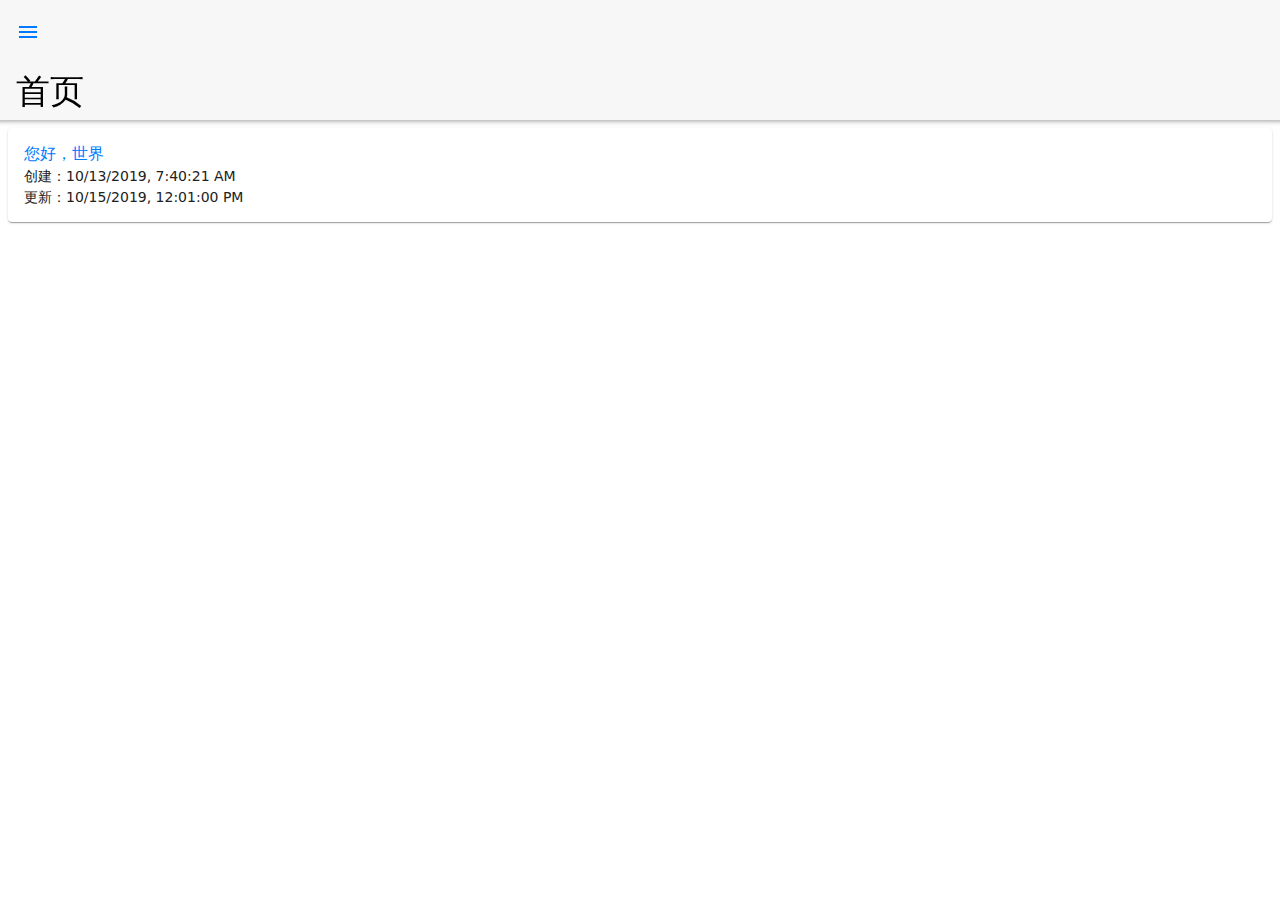
==== commit 3cdce5ab: "second time deployment for framework7" ====
--- a/index.html
+++ b/index.html
@@ -1 +1 @@
-<!doctype html><html><head><meta charset="utf-8"><meta http-equiv="Content-Security-Policy" content="default-src * 'self' 'unsafe-inline' 'unsafe-eval' data: gap: content:"><meta name="viewport" content="width=device-width,initial-scale=1,maximum-scale=1,minimum-scale=1,user-scalable=no,minimal-ui,viewport-fit=cover"><meta name="theme-color" content="#007aff"><meta name="format-detection" content="telephone=no"><meta name="msapplication-tap-highlight" content="no"><title>My App</title><meta name="apple-mobile-web-app-capable" content="yes"><meta name="apple-mobile-web-app-status-bar-style" content="black-translucent"><link rel="apple-touch-icon" href="static/icons/apple-touch-icon.png"><link rel="icon" href="static/icons/favicon.png"><link rel="manifest" href="/manifest.json"><link href="css/app.css" rel="stylesheet"></head><body><div id="app"><div class="panel panel-left panel-cover panel-init"><div class="view"><div class="page"><div class="navbar"><div class="navbar-bg"></div><div class="navbar-inner"></div></div><div class="page-content"></div></div></div></div><div class="view view-main view-init safe-areas" data-url="/"></div><div class="popup" id="my-popup"><div class="view"><div class="page"><div class="navbar"><div class="navbar-bg"></div><div class="navbar-inner"><div class="title">Popup</div><div class="right"><a href="#" class="link popup-close">Close</a></div></div></div><div class="page-content"><div class="block"><p>Popup content goes here.</p></div></div></div></div></div><div class="login-screen" id="my-login-screen"><div class="view"><div class="page"><div class="page-content login-screen-content"><div class="login-screen-title">Login</div><div class="list"><ul><li class="item-content item-input"><div class="item-inner"><div class="item-title item-label">Username</div><div class="item-input-wrap"><input type="text" name="username" placeholder="Your username"></div></div></li><li class="item-content item-input"><div class="item-inner"><div class="item-title item-label">Password</div><div class="item-input-wrap"><input type="password" name="password" placeholder="Your password"></div></div></li></ul></div><div class="list"><ul><li><a href="#" class="item-link list-button login-button">Sign In</a></li></ul><div class="block-footer">Some text about login information.<br>Click "Sign In" to close Login Screen</div></div></div></div></div></div></div><script src="js/app.js"></script></body></html>+<!doctype html><html><head><meta charset="utf-8"><meta http-equiv="Content-Security-Policy" content="default-src * 'self' 'unsafe-inline' 'unsafe-eval' data: gap: content:"><meta name="viewport" content="width=device-width,initial-scale=1,maximum-scale=1,minimum-scale=1,user-scalable=no,minimal-ui,viewport-fit=cover"><meta name="theme-color" content="#007aff"><meta name="format-detection" content="telephone=no"><meta name="msapplication-tap-highlight" content="no"><title>anlex N</title><meta name="apple-mobile-web-app-capable" content="yes"><meta name="apple-mobile-web-app-status-bar-style" content="black-translucent"><link rel="apple-touch-icon" href="static/icons/apple-touch-icon.png"><link rel="icon" href="static/icons/favicon.png"><link rel="manifest" href="/manifest.json"><link href="css/app.css" rel="stylesheet"></head><body><div id="app"><div class="panel panel-left panel-cover panel-init"><div class="view"><div class="page"><div class="navbar"><div class="navbar-bg"></div><div class="navbar-inner"></div></div><div class="page-content"></div></div></div></div><div class="view view-main view-init safe-areas" data-url="/"></div><div class="popup" id="my-popup"><div class="view"><div class="page"><div class="navbar"><div class="navbar-bg"></div><div class="navbar-inner"><div class="title">Popup</div><div class="right"><a href="#" class="link popup-close">Close</a></div></div></div><div class="page-content"><div class="block"><p>Popup content goes here.</p></div></div></div></div></div><div class="login-screen" id="my-login-screen"><div class="view"><div class="page"><div class="page-content login-screen-content"><div class="login-screen-title">Login</div><div class="list"><ul><li class="item-content item-input"><div class="item-inner"><div class="item-title item-label">Username</div><div class="item-input-wrap"><input type="text" name="username" placeholder="Your username"></div></div></li><li class="item-content item-input"><div class="item-inner"><div class="item-title item-label">Password</div><div class="item-input-wrap"><input type="password" name="password" placeholder="Your password"></div></div></li></ul></div><div class="list"><ul><li><a href="#" class="item-link list-button login-button">Sign In</a></li></ul><div class="block-footer">Some text about login information.<br>Click "Sign In" to close Login Screen</div></div></div></div></div></div></div><script src="js/app.js"></script></body></html>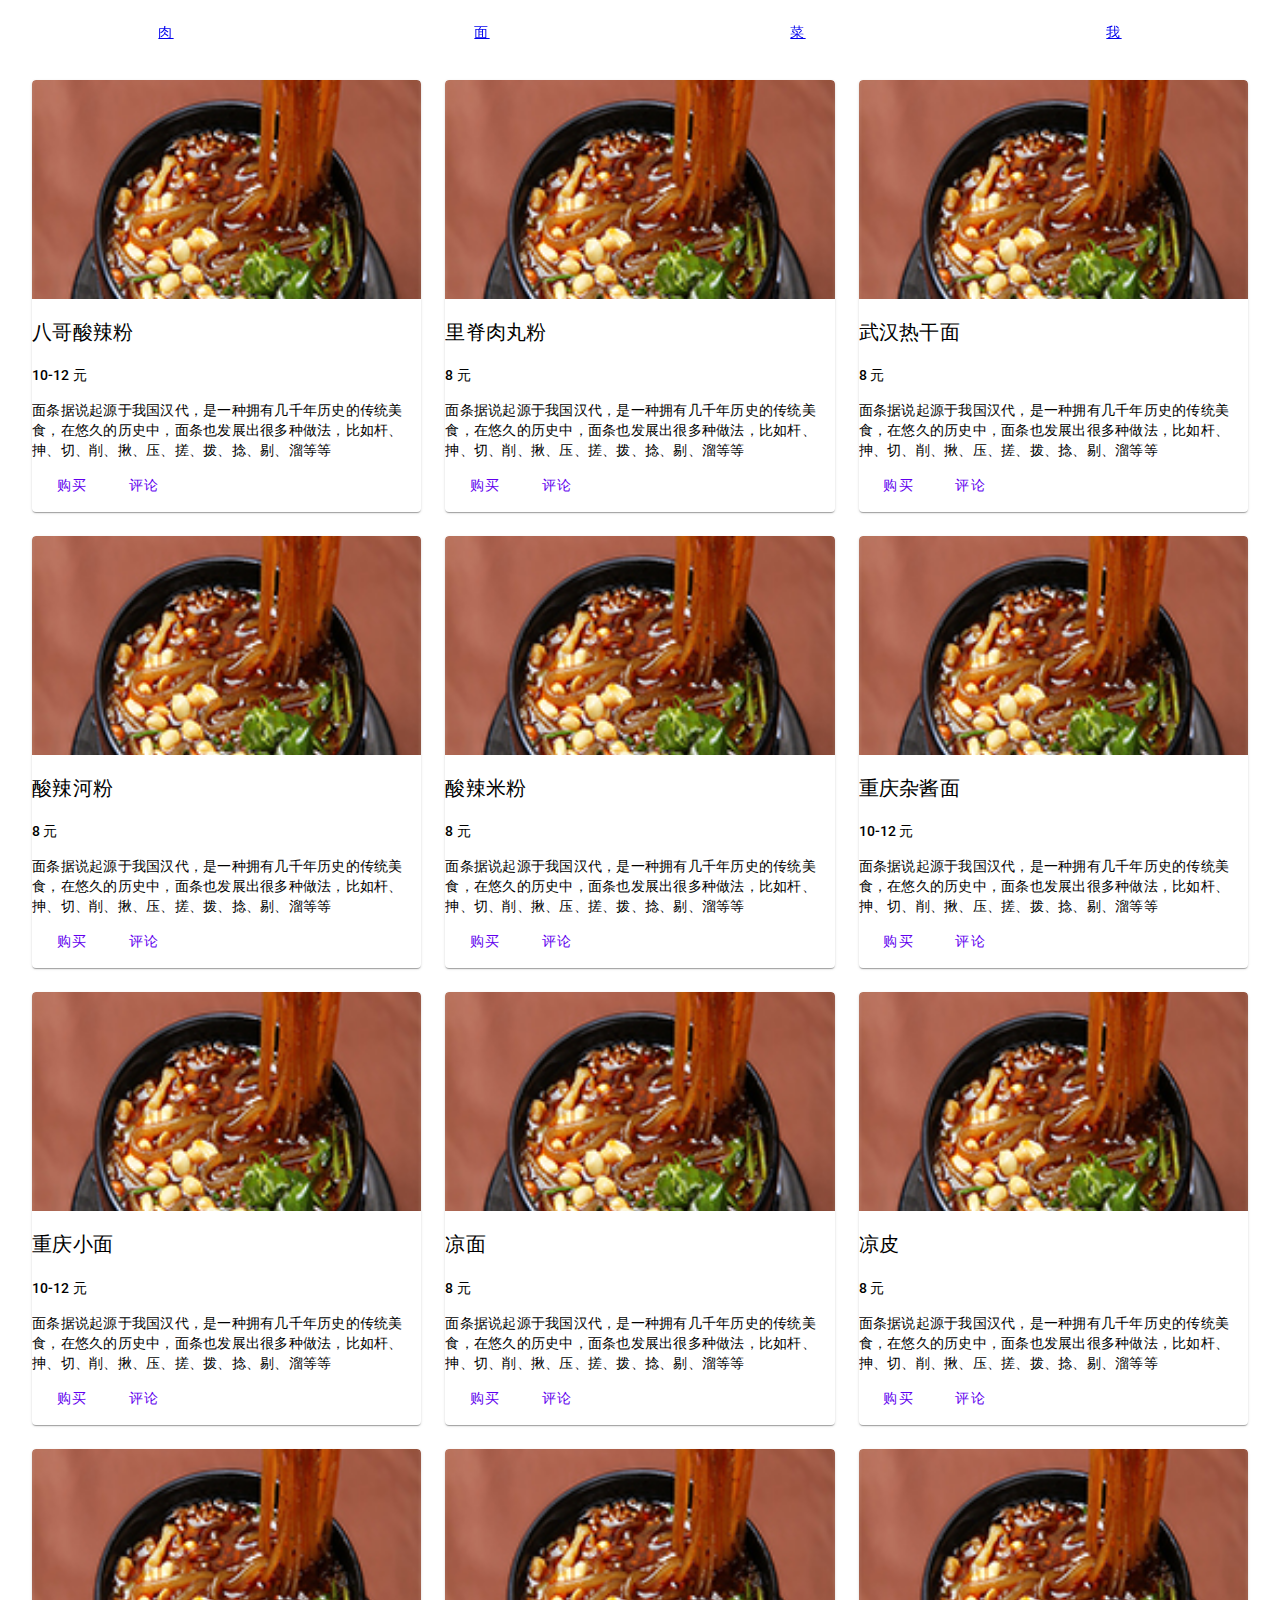
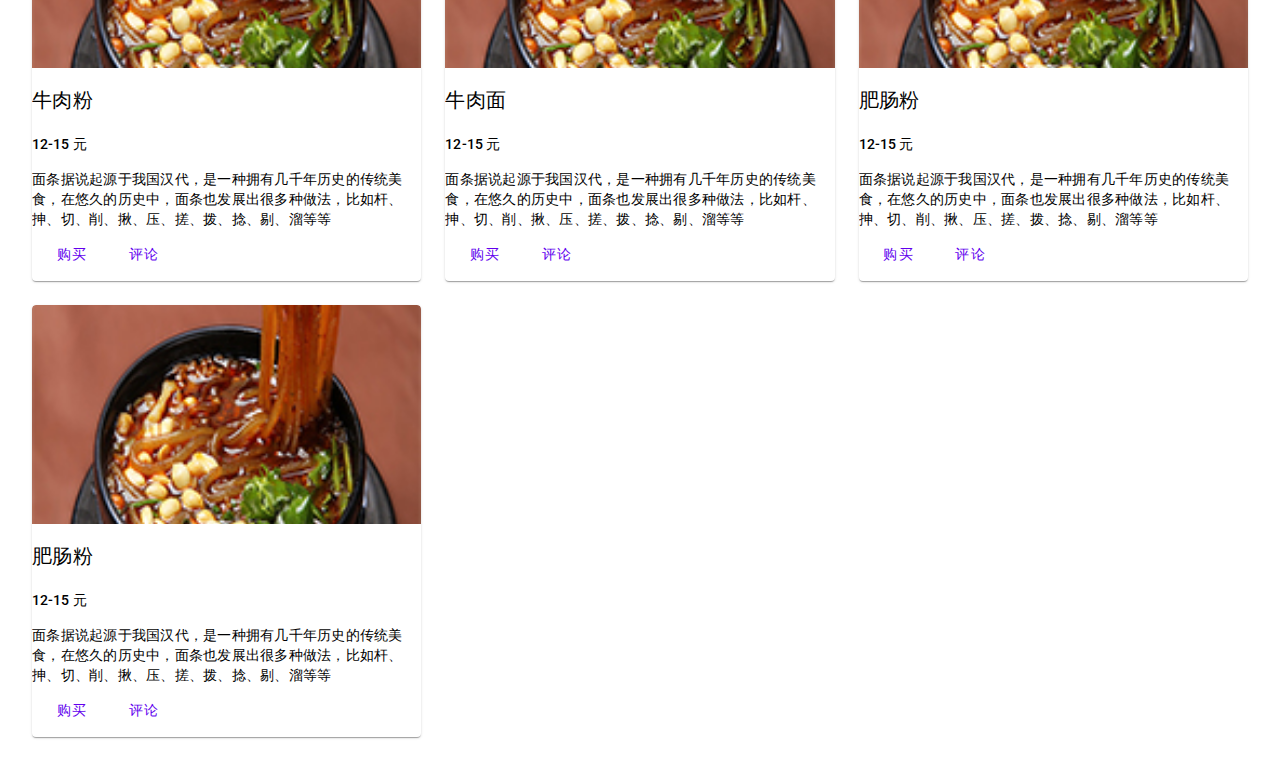
==== commit 499471b0: "jiujiuya" ====
--- a/index.html
+++ b/index.html
@@ -1 +1 @@
-<!doctype html><html><head><meta charset="utf-8"><meta http-equiv="Content-Security-Policy" content="default-src * 'self' 'unsafe-inline' 'unsafe-eval' data: gap: content:"><meta name="viewport" content="width=device-width,initial-scale=1,maximum-scale=1,minimum-scale=1,user-scalable=no,minimal-ui,viewport-fit=cover"><meta name="theme-color" content="#007aff"><meta name="format-detection" content="telephone=no"><meta name="msapplication-tap-highlight" content="no"><title>anlex N</title><meta name="apple-mobile-web-app-capable" content="yes"><meta name="apple-mobile-web-app-status-bar-style" content="black-translucent"><link rel="apple-touch-icon" href="static/icons/apple-touch-icon.png"><link rel="icon" href="static/icons/favicon.png"><link rel="manifest" href="/manifest.json"><link href="css/app.css" rel="stylesheet"></head><body><div id="app"><div class="panel panel-left panel-cover panel-init"><div class="view"><div class="page"><div class="navbar"><div class="navbar-bg"></div><div class="navbar-inner"></div></div><div class="page-content"></div></div></div></div><div class="view view-main view-init safe-areas" data-url="/"></div><div class="popup" id="my-popup"><div class="view"><div class="page"><div class="navbar"><div class="navbar-bg"></div><div class="navbar-inner"><div class="title">Popup</div><div class="right"><a href="#" class="link popup-close">Close</a></div></div></div><div class="page-content"><div class="block"><p>Popup content goes here.</p></div></div></div></div></div><div class="login-screen" id="my-login-screen"><div class="view"><div class="page"><div class="page-content login-screen-content"><div class="login-screen-title">Login</div><div class="list"><ul><li class="item-content item-input"><div class="item-inner"><div class="item-title item-label">Username</div><div class="item-input-wrap"><input type="text" name="username" placeholder="Your username"></div></div></li><li class="item-content item-input"><div class="item-inner"><div class="item-title item-label">Password</div><div class="item-input-wrap"><input type="password" name="password" placeholder="Your password"></div></div></li></ul></div><div class="list"><ul><li><a href="#" class="item-link list-button login-button">Sign In</a></li></ul><div class="block-footer">Some text about login information.<br>Click "Sign In" to close Login Screen</div></div></div></div></div></div></div><script src="js/app.js"></script></body></html>+<!DOCTYPE html><html lang=en><head><meta charset=utf-8><meta http-equiv=X-UA-Compatible content="IE=edge"><meta name=viewport content="width=device-width,initial-scale=1"><!--[if IE]><link rel="icon" href="/favicon.ico"><![endif]--><link rel=stylesheet href="https://fonts.googleapis.com/icon?family=Material+Icons"><link href="https://fonts.googleapis.com/css?family=Roboto:300,400,500" rel=stylesheet><title>hello-world</title><link href=/js/about.d040d0ef.js rel=prefetch><link href=/css/app.409806c0.css rel=preload as=style><link href=/js/app.d503b6ba.js rel=preload as=script><link href=/js/chunk-vendors.e8d05494.js rel=preload as=script><link href=/css/app.409806c0.css rel=stylesheet><link rel=icon type=image/png sizes=32x32 href=/img/icons/favicon-32x32.png><link rel=icon type=image/png sizes=16x16 href=/img/icons/favicon-16x16.png><link rel=manifest href=/manifest.json><meta name=theme-color content=#4DBA87><meta name=apple-mobile-web-app-capable content=no><meta name=apple-mobile-web-app-status-bar-style content=default><meta name=apple-mobile-web-app-title content=hello-world><link rel=apple-touch-icon href=/img/icons/apple-touch-icon-152x152.png><link rel=mask-icon href=/img/icons/safari-pinned-tab.svg color=#4DBA87><meta name=msapplication-TileImage content=/img/icons/msapplication-icon-144x144.png><meta name=msapplication-TileColor content=#000000></head><body><noscript><strong>We're sorry but hello-world doesn't work properly without JavaScript enabled. Please enable it to continue.</strong></noscript><div id=app></div><script src=/js/chunk-vendors.e8d05494.js></script><script src=/js/app.d503b6ba.js></script></body></html>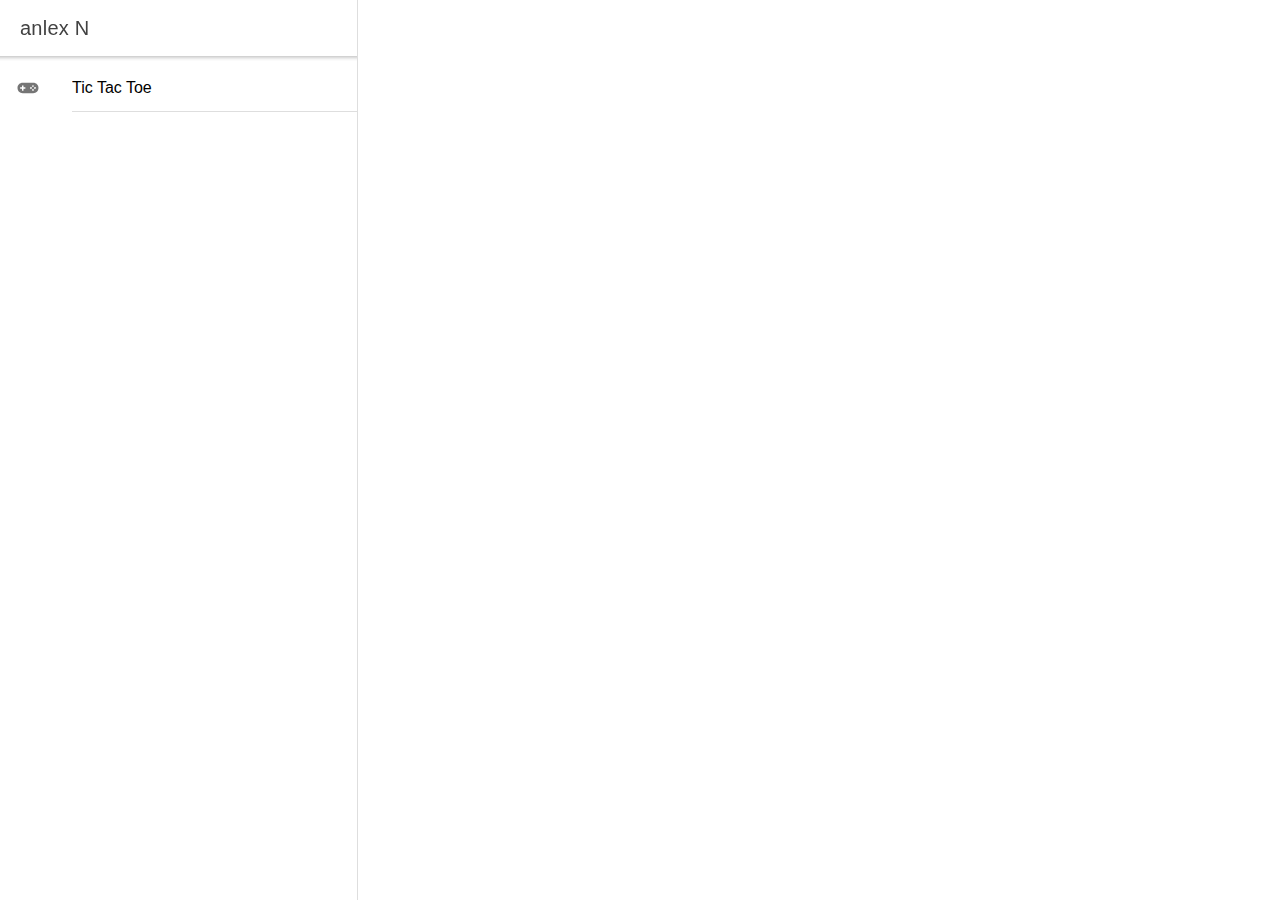
==== commit e1a6b23c: "Updates" ====
--- a/index.html
+++ b/index.html
@@ -1 +1 @@
-<!DOCTYPE html><html lang=en><head><meta charset=utf-8><meta http-equiv=X-UA-Compatible content="IE=edge"><meta name=viewport content="width=device-width,initial-scale=1"><!--[if IE]><link rel="icon" href="/favicon.ico"><![endif]--><link rel=stylesheet href="https://fonts.googleapis.com/icon?family=Material+Icons"><link href="https://fonts.googleapis.com/css?family=Roboto:300,400,500" rel=stylesheet><title>hello-world</title><link href=/js/about.d040d0ef.js rel=prefetch><link href=/css/app.409806c0.css rel=preload as=style><link href=/js/app.d503b6ba.js rel=preload as=script><link href=/js/chunk-vendors.e8d05494.js rel=preload as=script><link href=/css/app.409806c0.css rel=stylesheet><link rel=icon type=image/png sizes=32x32 href=/img/icons/favicon-32x32.png><link rel=icon type=image/png sizes=16x16 href=/img/icons/favicon-16x16.png><link rel=manifest href=/manifest.json><meta name=theme-color content=#4DBA87><meta name=apple-mobile-web-app-capable content=no><meta name=apple-mobile-web-app-status-bar-style content=default><meta name=apple-mobile-web-app-title content=hello-world><link rel=apple-touch-icon href=/img/icons/apple-touch-icon-152x152.png><link rel=mask-icon href=/img/icons/safari-pinned-tab.svg color=#4DBA87><meta name=msapplication-TileImage content=/img/icons/msapplication-icon-144x144.png><meta name=msapplication-TileColor content=#000000></head><body><noscript><strong>We're sorry but hello-world doesn't work properly without JavaScript enabled. Please enable it to continue.</strong></noscript><div id=app></div><script src=/js/chunk-vendors.e8d05494.js></script><script src=/js/app.d503b6ba.js></script></body></html>+<!doctype html><html lang="en"><head><meta charset="utf-8"/><link rel="icon" href="/favicon.ico"/><meta name="viewport" content="width=device-width,initial-scale=1"/><meta name="theme-color" content="#000000"/><meta name="description" content="Web site created using create-react-app"/><link rel="apple-touch-icon" href="/logo192.png"/><link rel="manifest" href="/manifest.json"/><title>React App</title><link href="/static/css/10.de338d7e.chunk.css" rel="stylesheet"><link href="/static/css/main.5ca3abeb.chunk.css" rel="stylesheet"></head><body><noscript>You need to enable JavaScript to run this app.</noscript><div id="root"></div><script>!function(e){function t(t){for(var a,f,o=t[0],d=t[1],b=t[2],i=0,l=[];i<o.length;i++)f=o[i],Object.prototype.hasOwnProperty.call(c,f)&&c[f]&&l.push(c[f][0]),c[f]=0;for(a in d)Object.prototype.hasOwnProperty.call(d,a)&&(e[a]=d[a]);for(u&&u(t);l.length;)l.shift()();return n.push.apply(n,b||[]),r()}function r(){for(var e,t=0;t<n.length;t++){for(var r=n[t],a=!0,o=1;o<r.length;o++){var d=r[o];0!==c[d]&&(a=!1)}a&&(n.splice(t--,1),e=f(f.s=r[0]))}return e}var a={},c={9:0},n=[];function f(t){if(a[t])return a[t].exports;var r=a[t]={i:t,l:!1,exports:{}};return e[t].call(r.exports,r,r.exports,f),r.l=!0,r.exports}f.e=function(e){var t=[],r=c[e];if(0!==r)if(r)t.push(r[2]);else{var a=new Promise((function(t,a){r=c[e]=[t,a]}));t.push(r[2]=a);var n,o=document.createElement("script");o.charset="utf-8",o.timeout=120,f.nc&&o.setAttribute("nonce",f.nc),o.src=function(e){return f.p+"static/js/"+({}[e]||e)+"."+{0:"3828bdc1",1:"c508e3e5",2:"72a9948f",3:"b329f64f",4:"85e952fd",5:"a5899c12",6:"2313cd37",7:"53a5cf93",11:"b1da792c",12:"873f8637",13:"2af5069e",14:"dce905c3",15:"c8d3075e",16:"95e5a66a",17:"7a078a02",18:"c97aa564",19:"31f9bef7",20:"cb9d98d5",21:"4b797331",22:"75a00bbe",23:"b6947d32",24:"28b7302b",25:"d92569c1",26:"02b87def",27:"a14ab783",28:"7c03f6df",29:"7cd95799",30:"58d36c37",31:"1c72a8e7",32:"64044836",33:"349b9e33",34:"36c85d08",35:"0945c6bb",36:"19745ea4",37:"85036b95",38:"36336dc1",39:"77b9046b",40:"15e1d7b3",41:"dac39faf",42:"964f42f1",43:"651d014b",44:"5be158b7",45:"43be1506",46:"538f318f",47:"5f823f23",48:"b32c012e",49:"e03d955d",50:"43f638a3",51:"7dc1bf46",52:"a8131056",53:"dbe762a0",54:"d8b07c84",55:"b9b6ff1b",56:"b6ca54ad",57:"059f1e54",58:"455e3495",59:"7ac4ed87",60:"179ae78a",61:"bf69c503",62:"94c9bea3",63:"a301a5c8",64:"07dd1626",65:"3e3ecc6d",66:"4624974d",67:"50b36428",68:"87b486f7",69:"20d457f5",70:"2dd66ba7",71:"97e9c3c5",72:"304914ea",73:"5be4ae6d",74:"9dfbbd58",75:"30977c3f",76:"cc92992c",77:"00086c74",78:"3df76afc",79:"ad9afae1",80:"0fe10fae",81:"2553dc2f",82:"3e2e7731",83:"3f5b5ef9",84:"17a8c276",85:"75b1c061",86:"1ca725ce",87:"66742c88",88:"f67db8c8",89:"65422cfb",90:"ef4ff399",91:"db039e53",92:"cf72fb43",93:"a627121a",94:"1da53fcc",95:"589b4327",96:"7bceae8e",97:"be440307",98:"343b2d39",99:"add56ce9"}[e]+".chunk.js"}(e);var d=new Error;n=function(t){o.onerror=o.onload=null,clearTimeout(b);var r=c[e];if(0!==r){if(r){var a=t&&("load"===t.type?"missing":t.type),n=t&&t.target&&t.target.src;d.message="Loading chunk "+e+" failed.\n("+a+": "+n+")",d.name="ChunkLoadError",d.type=a,d.request=n,r[1](d)}c[e]=void 0}};var b=setTimeout((function(){n({type:"timeout",target:o})}),12e4);o.onerror=o.onload=n,document.head.appendChild(o)}return Promise.all(t)},f.m=e,f.c=a,f.d=function(e,t,r){f.o(e,t)||Object.defineProperty(e,t,{enumerable:!0,get:r})},f.r=function(e){"undefined"!=typeof Symbol&&Symbol.toStringTag&&Object.defineProperty(e,Symbol.toStringTag,{value:"Module"}),Object.defineProperty(e,"__esModule",{value:!0})},f.t=function(e,t){if(1&t&&(e=f(e)),8&t)return e;if(4&t&&"object"==typeof e&&e&&e.__esModule)return e;var r=Object.create(null);if(f.r(r),Object.defineProperty(r,"default",{enumerable:!0,value:e}),2&t&&"string"!=typeof e)for(var a in e)f.d(r,a,function(t){return e[t]}.bind(null,a));return r},f.n=function(e){var t=e&&e.__esModule?function(){return e.default}:function(){return e};return f.d(t,"a",t),t},f.o=function(e,t){return Object.prototype.hasOwnProperty.call(e,t)},f.p="/",f.oe=function(e){throw console.error(e),e};var o=this["webpackJsonpreact-tutorial"]=this["webpackJsonpreact-tutorial"]||[],d=o.push.bind(o);o.push=t,o=o.slice();for(var b=0;b<o.length;b++)t(o[b]);var u=d;r()}([])</script><script src="/static/js/10.038631ec.chunk.js"></script><script src="/static/js/main.750d11de.chunk.js"></script></body></html>--- a/static/css/10.de338d7e.chunk.css
+++ b/static/css/10.de338d7e.chunk.css
@@ -0,0 +1,2 @@
+code[class*=language-],pre[class*=language-]{color:#ccc;background:none;font-family:Consolas,Monaco,"Andale Mono","Ubuntu Mono",monospace;font-size:1em;text-align:left;white-space:pre;word-spacing:normal;word-break:normal;word-wrap:normal;line-height:1.5;-moz-tab-size:4;tab-size:4;-webkit-hyphens:none;-ms-hyphens:none;hyphens:none}pre[class*=language-]{padding:1em;margin:.5em 0;overflow:auto}:not(pre)>code[class*=language-],pre[class*=language-]{background:#2d2d2d}:not(pre)>code[class*=language-]{padding:.1em;border-radius:.3em;white-space:normal}.token.block-comment,.token.cdata,.token.comment,.token.doctype,.token.prolog{color:#999}.token.punctuation{color:#ccc}.token.attr-name,.token.deleted,.token.namespace,.token.tag{color:#e2777a}.token.function-name{color:#6196cc}.token.boolean,.token.function,.token.number{color:#f08d49}.token.class-name,.token.constant,.token.property,.token.symbol{color:#f8c555}.token.atrule,.token.builtin,.token.important,.token.keyword,.token.selector{color:#cc99cd}.token.attr-value,.token.char,.token.regex,.token.string,.token.variable{color:#7ec699}.token.entity,.token.operator,.token.url{color:#67cdcc}.token.bold,.token.important{font-weight:700}.token.italic{font-style:italic}.token.entity{cursor:help}.token.inserted{color:green}html.ios{--ion-default-font:-apple-system,BlinkMacSystemFont,"Helvetica Neue","Roboto",sans-serif}html.md{--ion-default-font:"Roboto","Helvetica Neue",sans-serif}html{--ion-font-family:var(--ion-default-font)}body{background:var(--ion-background-color)}body.backdrop-no-scroll{overflow:hidden}.ion-color-primary{--ion-color-base:var(--ion-color-primary,#3880ff)!important;--ion-color-base-rgb:var(--ion-color-primary-rgb,56,128,255)!important;--ion-color-contrast:var(--ion-color-primary-contrast,#fff)!important;--ion-color-contrast-rgb:var(--ion-color-primary-contrast-rgb,255,255,255)!important;--ion-color-shade:var(--ion-color-primary-shade,#3171e0)!important;--ion-color-tint:var(--ion-color-primary-tint,#4c8dff)!important}.ion-color-secondary{--ion-color-base:var(--ion-color-secondary,#0cd1e8)!important;--ion-color-base-rgb:var(--ion-color-secondary-rgb,12,209,232)!important;--ion-color-contrast:var(--ion-color-secondary-contrast,#fff)!important;--ion-color-contrast-rgb:var(--ion-color-secondary-contrast-rgb,255,255,255)!important;--ion-color-shade:var(--ion-color-secondary-shade,#0bb8cc)!important;--ion-color-tint:var(--ion-color-secondary-tint,#24d6ea)!important}.ion-color-tertiary{--ion-color-base:var(--ion-color-tertiary,#7044ff)!important;--ion-color-base-rgb:var(--ion-color-tertiary-rgb,112,68,255)!important;--ion-color-contrast:var(--ion-color-tertiary-contrast,#fff)!important;--ion-color-contrast-rgb:var(--ion-color-tertiary-contrast-rgb,255,255,255)!important;--ion-color-shade:var(--ion-color-tertiary-shade,#633ce0)!important;--ion-color-tint:var(--ion-color-tertiary-tint,#7e57ff)!important}.ion-color-success{--ion-color-base:var(--ion-color-success,#10dc60)!important;--ion-color-base-rgb:var(--ion-color-success-rgb,16,220,96)!important;--ion-color-contrast:var(--ion-color-success-contrast,#fff)!important;--ion-color-contrast-rgb:var(--ion-color-success-contrast-rgb,255,255,255)!important;--ion-color-shade:var(--ion-color-success-shade,#0ec254)!important;--ion-color-tint:var(--ion-color-success-tint,#28e070)!important}.ion-color-warning{--ion-color-base:var(--ion-color-warning,#ffce00)!important;--ion-color-base-rgb:var(--ion-color-warning-rgb,255,206,0)!important;--ion-color-contrast:var(--ion-color-warning-contrast,#fff)!important;--ion-color-contrast-rgb:var(--ion-color-warning-contrast-rgb,255,255,255)!important;--ion-color-shade:var(--ion-color-warning-shade,#e0b500)!important;--ion-color-tint:var(--ion-color-warning-tint,#ffd31a)!important}.ion-color-danger{--ion-color-base:var(--ion-color-danger,#f04141)!important;--ion-color-base-rgb:var(--ion-color-danger-rgb,240,65,65)!important;--ion-color-contrast:var(--ion-color-danger-contrast,#fff)!important;--ion-color-contrast-rgb:var(--ion-color-danger-contrast-rgb,255,255,255)!important;--ion-color-shade:var(--ion-color-danger-shade,#d33939)!important;--ion-color-tint:var(--ion-color-danger-tint,#f25454)!important}.ion-color-light{--ion-color-base:var(--ion-color-light,#f4f5f8)!important;--ion-color-base-rgb:var(--ion-color-light-rgb,244,245,248)!important;--ion-color-contrast:var(--ion-color-light-contrast,#000)!important;--ion-color-contrast-rgb:var(--ion-color-light-contrast-rgb,0,0,0)!important;--ion-color-shade:var(--ion-color-light-shade,#d7d8da)!important;--ion-color-tint:var(--ion-color-light-tint,#f5f6f9)!important}.ion-color-medium{--ion-color-base:var(--ion-color-medium,#989aa2)!important;--ion-color-base-rgb:var(--ion-color-medium-rgb,152,154,162)!important;--ion-color-contrast:var(--ion-color-medium-contrast,#fff)!important;--ion-color-contrast-rgb:var(--ion-color-medium-contrast-rgb,255,255,255)!important;--ion-color-shade:var(--ion-color-medium-shade,#86888f)!important;--ion-color-tint:var(--ion-color-medium-tint,#a2a4ab)!important}.ion-color-dark{--ion-color-base:var(--ion-color-dark,#222428)!important;--ion-color-base-rgb:var(--ion-color-dark-rgb,34,36,40)!important;--ion-color-contrast:var(--ion-color-dark-contrast,#fff)!important;--ion-color-contrast-rgb:var(--ion-color-dark-contrast-rgb,255,255,255)!important;--ion-color-shade:var(--ion-color-dark-shade,#1e2023)!important;--ion-color-tint:var(--ion-color-dark-tint,#383a3e)!important}.ion-page{left:0;right:0;top:0;bottom:0;display:flex;position:absolute;flex-direction:column;justify-content:space-between;contain:layout size style;overflow:hidden;z-index:0}.ion-page-hidden,[hidden],ion-action-sheet-controller,ion-alert-controller,ion-loading-controller,ion-menu-controller,ion-modal-controller,ion-nav-controller,ion-picker-controller,ion-popover-controller,ion-route,ion-route-redirect,ion-router,ion-select-option,ion-toast-controller{display:none!important}.ion-page-invisible{opacity:0}html.plt-ios.plt-hybrid,html.plt-ios.plt-pwa{--ion-statusbar-padding:20px}@supports (padding-top:20px){html{--ion-safe-area-top:var(--ion-statusbar-padding)}}@supports (padding-top:constant(safe-area-inset-top)){html{--ion-safe-area-top:constant(safe-area-inset-top);--ion-safe-area-bottom:constant(safe-area-inset-bottom);--ion-safe-area-left:constant(safe-area-inset-left);--ion-safe-area-right:constant(safe-area-inset-right)}}@supports (padding-top:env(safe-area-inset-top)){html{--ion-safe-area-top:env(safe-area-inset-top);--ion-safe-area-bottom:env(safe-area-inset-bottom);--ion-safe-area-left:env(safe-area-inset-left);--ion-safe-area-right:env(safe-area-inset-right)}}.menu-content{-webkit-transform:translateZ(0);transform:translateZ(0)}.menu-content-open{cursor:pointer;touch-action:manipulation;pointer-events:none}.ios .menu-content-reveal{box-shadow:-8px 0 42px rgba(0,0,0,.08)}[dir=rtl].ios .menu-content-reveal{box-shadow:8px 0 42px rgba(0,0,0,.08)}.md .menu-content-push,.md .menu-content-reveal{box-shadow:0 2px 22px 0 rgba(0,0,0,.09),4px 0 16px 0 rgba(0,0,0,.18)}audio,canvas,progress,video{vertical-align:baseline}audio:not([controls]){display:none;height:0}b,strong{font-weight:700}img{max-width:100%;border:0}svg:not(:root){overflow:hidden}figure{margin:1em 40px}hr{height:1px;border-width:0;box-sizing:content-box}pre{overflow:auto}code,kbd,pre,samp{font-family:monospace,monospace;font-size:1em}input,label,select,textarea{font-family:inherit;line-height:normal}textarea{overflow:auto;height:auto;font:inherit;color:inherit}textarea::-webkit-input-placeholder{padding-left:2px}textarea:-ms-input-placeholder{padding-left:2px}textarea::-ms-input-placeholder{padding-left:2px}textarea::placeholder{padding-left:2px}form,input,optgroup,select{margin:0;font:inherit;color:inherit}html input[type=button],input[type=reset],input[type=submit]{cursor:pointer;-webkit-appearance:button}.ion-tappable,[tappable],[tappable] div,[tappable] ion-icon,[tappable] ion-label,[tappable] span,a,a div,a ion-icon,a ion-label,a span,button,button div,button ion-icon,button ion-label,button span,input,textarea{touch-action:manipulation}a ion-label,button ion-label{pointer-events:none}button{border:0;border-radius:0;font-family:inherit;font-style:inherit;font-feature-settings:inherit;font-variant:inherit;line-height:1;text-transform:none;-webkit-appearance:button}[tappable],button{cursor:pointer}a[disabled],button[disabled],html input[disabled]{cursor:default}button::-moz-focus-inner,input::-moz-focus-inner{padding:0;border:0}input[type=checkbox],input[type=radio]{padding:0;box-sizing:border-box}input[type=number]::-webkit-inner-spin-button,input[type=number]::-webkit-outer-spin-button{height:auto}input[type=search]::-webkit-search-cancel-button,input[type=search]::-webkit-search-decoration{-webkit-appearance:none}table{border-collapse:collapse;border-spacing:0}td,th{padding:0}*{box-sizing:border-box;-webkit-tap-highlight-color:rgba(0,0,0,0);-webkit-tap-highlight-color:transparent;-webkit-touch-callout:none}html{width:100%;height:100%;-webkit-text-size-adjust:100%;-moz-text-size-adjust:100%;-ms-text-size-adjust:100%;text-size-adjust:100%}html:not(.hydrated) body{display:none}html.plt-pwa{height:100vh}body{-moz-osx-font-smoothing:grayscale;-webkit-font-smoothing:antialiased;margin:0;padding:0;position:fixed;width:100%;max-width:100%;height:100%;max-height:100%;text-rendering:optimizeLegibility;overflow:hidden;touch-action:manipulation;-webkit-user-drag:none;-ms-content-zooming:none;word-wrap:break-word;overscroll-behavior-y:none;-webkit-text-size-adjust:none;-moz-text-size-adjust:none;-ms-text-size-adjust:none;text-size-adjust:none}html{font-family:var(--ion-font-family)}a{background-color:transparent;color:#3880ff;color:var(--ion-color-primary,#3880ff)}h1,h2,h3,h4,h5,h6{margin-top:16px;margin-bottom:10px;font-weight:500;line-height:1.2}h1{margin-top:20px;font-size:26px}h2{margin-top:18px;font-size:24px}h3{font-size:22px}h4{font-size:20px}h5{font-size:18px}h6{font-size:16px}small,sub,sup{font-size:75%}sub,sup{position:relative;line-height:0;vertical-align:baseline}sup{top:-.5em}sub{bottom:-.25em}.ion-no-padding,[no-padding]{--padding-start:0;--padding-end:0;--padding-top:0;--padding-bottom:0;padding:0}.ion-padding,[padding]{--padding-start:var(--ion-padding,16px);--padding-end:var(--ion-padding,16px);--padding-top:var(--ion-padding,16px);--padding-bottom:var(--ion-padding,16px);padding:16px;padding:var(--ion-padding,16px)}@supports ((-webkit-margin-start:0) or (margin-inline-start:0)) or (-webkit-margin-start:0){.ion-padding,[padding]{padding-left:unset;padding-right:unset;-webkit-padding-start:16px;-webkit-padding-start:var(--ion-padding,16px);padding-inline-start:16px;padding-inline-start:var(--ion-padding,16px);-webkit-padding-end:16px;-webkit-padding-end:var(--ion-padding,16px);padding-inline-end:16px;padding-inline-end:var(--ion-padding,16px)}}.ion-padding-top,[padding-top]{--padding-top:var(--ion-padding,16px);padding-top:16px;padding-top:var(--ion-padding,16px)}.ion-padding-start,[padding-start]{--padding-start:var(--ion-padding,16px);padding-left:16px;padding-left:var(--ion-padding,16px)}@supports ((-webkit-margin-start:0) or (margin-inline-start:0)) or (-webkit-margin-start:0){.ion-padding-start,[padding-start]{padding-left:unset;-webkit-padding-start:16px;-webkit-padding-start:var(--ion-padding,16px);padding-inline-start:16px;padding-inline-start:var(--ion-padding,16px)}}.ion-padding-end,[padding-end]{--padding-end:var(--ion-padding,16px);padding-right:16px;padding-right:var(--ion-padding,16px)}@supports ((-webkit-margin-start:0) or (margin-inline-start:0)) or (-webkit-margin-start:0){.ion-padding-end,[padding-end]{padding-right:unset;-webkit-padding-end:16px;-webkit-padding-end:var(--ion-padding,16px);padding-inline-end:16px;padding-inline-end:var(--ion-padding,16px)}}.ion-padding-bottom,.ion-padding-vertical,[padding-bottom],[padding-vertical]{--padding-bottom:var(--ion-padding,16px);padding-bottom:16px;padding-bottom:var(--ion-padding,16px)}.ion-padding-vertical,[padding-vertical]{--padding-top:var(--ion-padding,16px);padding-top:16px;padding-top:var(--ion-padding,16px)}.ion-padding-horizontal,[padding-horizontal]{--padding-start:var(--ion-padding,16px);--padding-end:var(--ion-padding,16px);padding-left:16px;padding-left:var(--ion-padding,16px);padding-right:16px;padding-right:var(--ion-padding,16px)}@supports ((-webkit-margin-start:0) or (margin-inline-start:0)) or (-webkit-margin-start:0){.ion-padding-horizontal,[padding-horizontal]{padding-left:unset;padding-right:unset;-webkit-padding-start:16px;-webkit-padding-start:var(--ion-padding,16px);padding-inline-start:16px;padding-inline-start:var(--ion-padding,16px);-webkit-padding-end:16px;-webkit-padding-end:var(--ion-padding,16px);padding-inline-end:16px;padding-inline-end:var(--ion-padding,16px)}}.ion-no-margin,[no-margin]{--margin-start:0;--margin-end:0;--margin-top:0;--margin-bottom:0;margin:0}.ion-margin,[margin]{--margin-start:var(--ion-margin,16px);--margin-end:var(--ion-margin,16px);--margin-top:var(--ion-margin,16px);--margin-bottom:var(--ion-margin,16px);margin:16px;margin:var(--ion-margin,16px)}@supports ((-webkit-margin-start:0) or (margin-inline-start:0)) or (-webkit-margin-start:0){.ion-margin,[margin]{margin-left:unset;margin-right:unset;-webkit-margin-start:16px;-webkit-margin-start:var(--ion-margin,16px);margin-inline-start:16px;margin-inline-start:var(--ion-margin,16px);-webkit-margin-end:16px;-webkit-margin-end:var(--ion-margin,16px);margin-inline-end:16px;margin-inline-end:var(--ion-margin,16px)}}.ion-margin-top,[margin-top]{--margin-top:var(--ion-margin,16px);margin-top:16px;margin-top:var(--ion-margin,16px)}.ion-margin-start,[margin-start]{--margin-start:var(--ion-margin,16px);margin-left:16px;margin-left:var(--ion-margin,16px)}@supports ((-webkit-margin-start:0) or (margin-inline-start:0)) or (-webkit-margin-start:0){.ion-margin-start,[margin-start]{margin-left:unset;-webkit-margin-start:16px;-webkit-margin-start:var(--ion-margin,16px);margin-inline-start:16px;margin-inline-start:var(--ion-margin,16px)}}.ion-margin-end,[margin-end]{--margin-end:var(--ion-margin,16px);margin-right:16px;margin-right:var(--ion-margin,16px)}@supports ((-webkit-margin-start:0) or (margin-inline-start:0)) or (-webkit-margin-start:0){.ion-margin-end,[margin-end]{margin-right:unset;-webkit-margin-end:16px;-webkit-margin-end:var(--ion-margin,16px);margin-inline-end:16px;margin-inline-end:var(--ion-margin,16px)}}.ion-margin-bottom,.ion-margin-vertical,[margin-bottom],[margin-vertical]{--margin-bottom:var(--ion-margin,16px);margin-bottom:16px;margin-bottom:var(--ion-margin,16px)}.ion-margin-vertical,[margin-vertical]{--margin-top:var(--ion-margin,16px);margin-top:16px;margin-top:var(--ion-margin,16px)}.ion-margin-horizontal,[margin-horizontal]{--margin-start:var(--ion-margin,16px);--margin-end:var(--ion-margin,16px);margin-left:16px;margin-left:var(--ion-margin,16px);margin-right:16px;margin-right:var(--ion-margin,16px)}@supports ((-webkit-margin-start:0) or (margin-inline-start:0)) or (-webkit-margin-start:0){.ion-margin-horizontal,[margin-horizontal]{margin-left:unset;margin-right:unset;-webkit-margin-start:16px;-webkit-margin-start:var(--ion-margin,16px);margin-inline-start:16px;margin-inline-start:var(--ion-margin,16px);-webkit-margin-end:16px;-webkit-margin-end:var(--ion-margin,16px);margin-inline-end:16px;margin-inline-end:var(--ion-margin,16px)}}.ion-float-left,[float-left]{float:left!important}.ion-float-right,[float-right]{float:right!important}.ion-float-start,[float-start]{float:left!important}.ion-float-end,:host-context([dir=rtl]) .ion-float-start,:host-context([dir=rtl]) [float-start],[dir=rtl] .ion-float-start,[dir=rtl] [float-start],[float-end]{float:right!important}:host-context([dir=rtl]) .ion-float-end,:host-context([dir=rtl]) [float-end],[dir=rtl] .ion-float-end,[dir=rtl] [float-end]{float:left!important}@media (min-width:576px){.ion-float-sm-left,[float-sm-left]{float:left!important}.ion-float-sm-right,[float-sm-right]{float:right!important}.ion-float-sm-start,[float-sm-start]{float:left!important}.ion-float-sm-end,:host-context([dir=rtl]) .ion-float-sm-start,:host-context([dir=rtl]) [float-sm-start],[dir=rtl] .ion-float-sm-start,[dir=rtl] [float-sm-start],[float-sm-end]{float:right!important}:host-context([dir=rtl]) .ion-float-sm-end,:host-context([dir=rtl]) [float-sm-end],[dir=rtl] .ion-float-sm-end,[dir=rtl] [float-sm-end]{float:left!important}}@media (min-width:768px){.ion-float-md-left,[float-md-left]{float:left!important}.ion-float-md-right,[float-md-right]{float:right!important}.ion-float-md-start,[float-md-start]{float:left!important}.ion-float-md-end,:host-context([dir=rtl]) .ion-float-md-start,:host-context([dir=rtl]) [float-md-start],[dir=rtl] .ion-float-md-start,[dir=rtl] [float-md-start],[float-md-end]{float:right!important}:host-context([dir=rtl]) .ion-float-md-end,:host-context([dir=rtl]) [float-md-end],[dir=rtl] .ion-float-md-end,[dir=rtl] [float-md-end]{float:left!important}}@media (min-width:992px){.ion-float-lg-left,[float-lg-left]{float:left!important}.ion-float-lg-right,[float-lg-right]{float:right!important}.ion-float-lg-start,[float-lg-start]{float:left!important}.ion-float-lg-end,:host-context([dir=rtl]) .ion-float-lg-start,:host-context([dir=rtl]) [float-lg-start],[dir=rtl] .ion-float-lg-start,[dir=rtl] [float-lg-start],[float-lg-end]{float:right!important}:host-context([dir=rtl]) .ion-float-lg-end,:host-context([dir=rtl]) [float-lg-end],[dir=rtl] .ion-float-lg-end,[dir=rtl] [float-lg-end]{float:left!important}}@media (min-width:1200px){.ion-float-xl-left,[float-xl-left]{float:left!important}.ion-float-xl-right,[float-xl-right]{float:right!important}.ion-float-xl-start,[float-xl-start]{float:left!important}.ion-float-xl-end,:host-context([dir=rtl]) .ion-float-xl-start,:host-context([dir=rtl]) [float-xl-start],[dir=rtl] .ion-float-xl-start,[dir=rtl] [float-xl-start],[float-xl-end]{float:right!important}:host-context([dir=rtl]) .ion-float-xl-end,:host-context([dir=rtl]) [float-xl-end],[dir=rtl] .ion-float-xl-end,[dir=rtl] [float-xl-end]{float:left!important}}.ion-text-center,[text-center]{text-align:center!important}.ion-text-justify,[text-justify]{text-align:justify!important}.ion-text-start,[text-start]{text-align:start!important}.ion-text-end,[text-end]{text-align:end!important}.ion-text-left,[text-left]{text-align:left!important}.ion-text-right,[text-right]{text-align:right!important}.ion-text-nowrap,[text-nowrap]{white-space:nowrap!important}.ion-text-wrap,[text-wrap]{white-space:normal!important}@media (min-width:576px){.ion-text-sm-center,[text-sm-center]{text-align:center!important}.ion-text-sm-justify,[text-sm-justify]{text-align:justify!important}.ion-text-sm-start,[text-sm-start]{text-align:start!important}.ion-text-sm-end,[text-sm-end]{text-align:end!important}.ion-text-sm-left,[text-sm-left]{text-align:left!important}.ion-text-sm-right,[text-sm-right]{text-align:right!important}.ion-text-sm-nowrap,[text-sm-nowrap]{white-space:nowrap!important}.ion-text-sm-wrap,[text-sm-wrap]{white-space:normal!important}}@media (min-width:768px){.ion-text-md-center,[text-md-center]{text-align:center!important}.ion-text-md-justify,[text-md-justify]{text-align:justify!important}.ion-text-md-start,[text-md-start]{text-align:start!important}.ion-text-md-end,[text-md-end]{text-align:end!important}.ion-text-md-left,[text-md-left]{text-align:left!important}.ion-text-md-right,[text-md-right]{text-align:right!important}.ion-text-md-nowrap,[text-md-nowrap]{white-space:nowrap!important}.ion-text-md-wrap,[text-md-wrap]{white-space:normal!important}}@media (min-width:992px){.ion-text-lg-center,[text-lg-center]{text-align:center!important}.ion-text-lg-justify,[text-lg-justify]{text-align:justify!important}.ion-text-lg-start,[text-lg-start]{text-align:start!important}.ion-text-lg-end,[text-lg-end]{text-align:end!important}.ion-text-lg-left,[text-lg-left]{text-align:left!important}.ion-text-lg-right,[text-lg-right]{text-align:right!important}.ion-text-lg-nowrap,[text-lg-nowrap]{white-space:nowrap!important}.ion-text-lg-wrap,[text-lg-wrap]{white-space:normal!important}}@media (min-width:1200px){.ion-text-xl-center,[text-xl-center]{text-align:center!important}.ion-text-xl-justify,[text-xl-justify]{text-align:justify!important}.ion-text-xl-start,[text-xl-start]{text-align:start!important}.ion-text-xl-end,[text-xl-end]{text-align:end!important}.ion-text-xl-left,[text-xl-left]{text-align:left!important}.ion-text-xl-right,[text-xl-right]{text-align:right!important}.ion-text-xl-nowrap,[text-xl-nowrap]{white-space:nowrap!important}.ion-text-xl-wrap,[text-xl-wrap]{white-space:normal!important}}.ion-text-uppercase,[text-uppercase]{text-transform:uppercase!important}.ion-text-lowercase,[text-lowercase]{text-transform:lowercase!important}.ion-text-capitalize,[text-capitalize]{text-transform:capitalize!important}@media (min-width:576px){.ion-text-sm-uppercase,[text-sm-uppercase]{text-transform:uppercase!important}.ion-text-sm-lowercase,[text-sm-lowercase]{text-transform:lowercase!important}.ion-text-sm-capitalize,[text-sm-capitalize]{text-transform:capitalize!important}}@media (min-width:768px){.ion-text-md-uppercase,[text-md-uppercase]{text-transform:uppercase!important}.ion-text-md-lowercase,[text-md-lowercase]{text-transform:lowercase!important}.ion-text-md-capitalize,[text-md-capitalize]{text-transform:capitalize!important}}@media (min-width:992px){.ion-text-lg-uppercase,[text-lg-uppercase]{text-transform:uppercase!important}.ion-text-lg-lowercase,[text-lg-lowercase]{text-transform:lowercase!important}.ion-text-lg-capitalize,[text-lg-capitalize]{text-transform:capitalize!important}}@media (min-width:1200px){.ion-text-xl-uppercase,[text-xl-uppercase]{text-transform:uppercase!important}.ion-text-xl-lowercase,[text-xl-lowercase]{text-transform:lowercase!important}.ion-text-xl-capitalize,[text-xl-capitalize]{text-transform:capitalize!important}}.ion-align-self-start,[align-self-start]{align-self:flex-start!important}.ion-align-self-end,[align-self-end]{align-self:flex-end!important}.ion-align-self-center,[align-self-center]{align-self:center!important}.ion-align-self-stretch,[align-self-stretch]{align-self:stretch!important}.ion-align-self-baseline,[align-self-baseline]{align-self:baseline!important}.ion-align-self-auto,[align-self-auto]{align-self:auto!important}.ion-wrap,[wrap]{flex-wrap:wrap!important}.ion-nowrap,[nowrap]{flex-wrap:nowrap!important}.ion-wrap-reverse,[wrap-reverse]{flex-wrap:wrap-reverse!important}.ion-justify-content-start,[justify-content-start]{justify-content:flex-start!important}.ion-justify-content-center,[justify-content-center]{justify-content:center!important}.ion-justify-content-end,[justify-content-end]{justify-content:flex-end!important}.ion-justify-content-around,[justify-content-around]{justify-content:space-around!important}.ion-justify-content-between,[justify-content-between]{justify-content:space-between!important}.ion-justify-content-evenly,[justify-content-evenly]{justify-content:space-evenly!important}.ion-align-items-start,[align-items-start]{align-items:flex-start!important}.ion-align-items-center,[align-items-center]{align-items:center!important}.ion-align-items-end,[align-items-end]{align-items:flex-end!important}.ion-align-items-stretch,[align-items-stretch]{align-items:stretch!important}.ion-align-items-baseline,[align-items-baseline]{align-items:baseline!important}.ion-hide,.ion-hide-up{display:none!important}@media (max-width:575px){.ion-hide-down{display:none!important}}@media (min-width:576px){.ion-hide-sm-up{display:none!important}}@media (max-width:767px){.ion-hide-sm-down{display:none!important}}@media (min-width:768px){.ion-hide-md-up{display:none!important}}@media (max-width:991px){.ion-hide-md-down{display:none!important}}@media (min-width:992px){.ion-hide-lg-up{display:none!important}}@media (max-width:1199px){.ion-hide-lg-down{display:none!important}}@media (min-width:1200px){.ion-hide-xl-up{display:none!important}}.ion-hide-xl-down{display:none!important}
+/*# sourceMappingURL=10.de338d7e.chunk.css.map */--- a/static/css/main.5ca3abeb.chunk.css
+++ b/static/css/main.5ca3abeb.chunk.css
@@ -0,0 +1,2 @@
+.welcome-card img{max-height:35vh;overflow:hidden}:root{--ion-color-primary:#3880ff;--ion-color-primary-rgb:56,128,255;--ion-color-primary-contrast:#fff;--ion-color-primary-contrast-rgb:255,255,255;--ion-color-primary-shade:#3171e0;--ion-color-primary-tint:#4c8dff;--ion-color-secondary:#0cd1e8;--ion-color-secondary-rgb:12,209,232;--ion-color-secondary-contrast:#fff;--ion-color-secondary-contrast-rgb:255,255,255;--ion-color-secondary-shade:#0bb8cc;--ion-color-secondary-tint:#24d6ea;--ion-color-tertiary:#7044ff;--ion-color-tertiary-rgb:112,68,255;--ion-color-tertiary-contrast:#fff;--ion-color-tertiary-contrast-rgb:255,255,255;--ion-color-tertiary-shade:#633ce0;--ion-color-tertiary-tint:#7e57ff;--ion-color-success:#10dc60;--ion-color-success-rgb:16,220,96;--ion-color-success-contrast:#fff;--ion-color-success-contrast-rgb:255,255,255;--ion-color-success-shade:#0ec254;--ion-color-success-tint:#28e070;--ion-color-warning:#ffce00;--ion-color-warning-rgb:255,206,0;--ion-color-warning-contrast:#fff;--ion-color-warning-contrast-rgb:255,255,255;--ion-color-warning-shade:#e0b500;--ion-color-warning-tint:#ffd31a;--ion-color-danger:#f04141;--ion-color-danger-rgb:245,61,61;--ion-color-danger-contrast:#fff;--ion-color-danger-contrast-rgb:255,255,255;--ion-color-danger-shade:#d33939;--ion-color-danger-tint:#f25454;--ion-color-dark:#222428;--ion-color-dark-rgb:34,34,34;--ion-color-dark-contrast:#fff;--ion-color-dark-contrast-rgb:255,255,255;--ion-color-dark-shade:#1e2023;--ion-color-dark-tint:#383a3e;--ion-color-medium:#989aa2;--ion-color-medium-rgb:152,154,162;--ion-color-medium-contrast:#fff;--ion-color-medium-contrast-rgb:255,255,255;--ion-color-medium-shade:#86888f;--ion-color-medium-tint:#a2a4ab;--ion-color-light:#f4f5f8;--ion-color-light-rgb:244,244,244;--ion-color-light-contrast:#000;--ion-color-light-contrast-rgb:0,0,0;--ion-color-light-shade:#d7d8da;--ion-color-light-tint:#f5f6f9}
+/*# sourceMappingURL=main.5ca3abeb.chunk.css.map */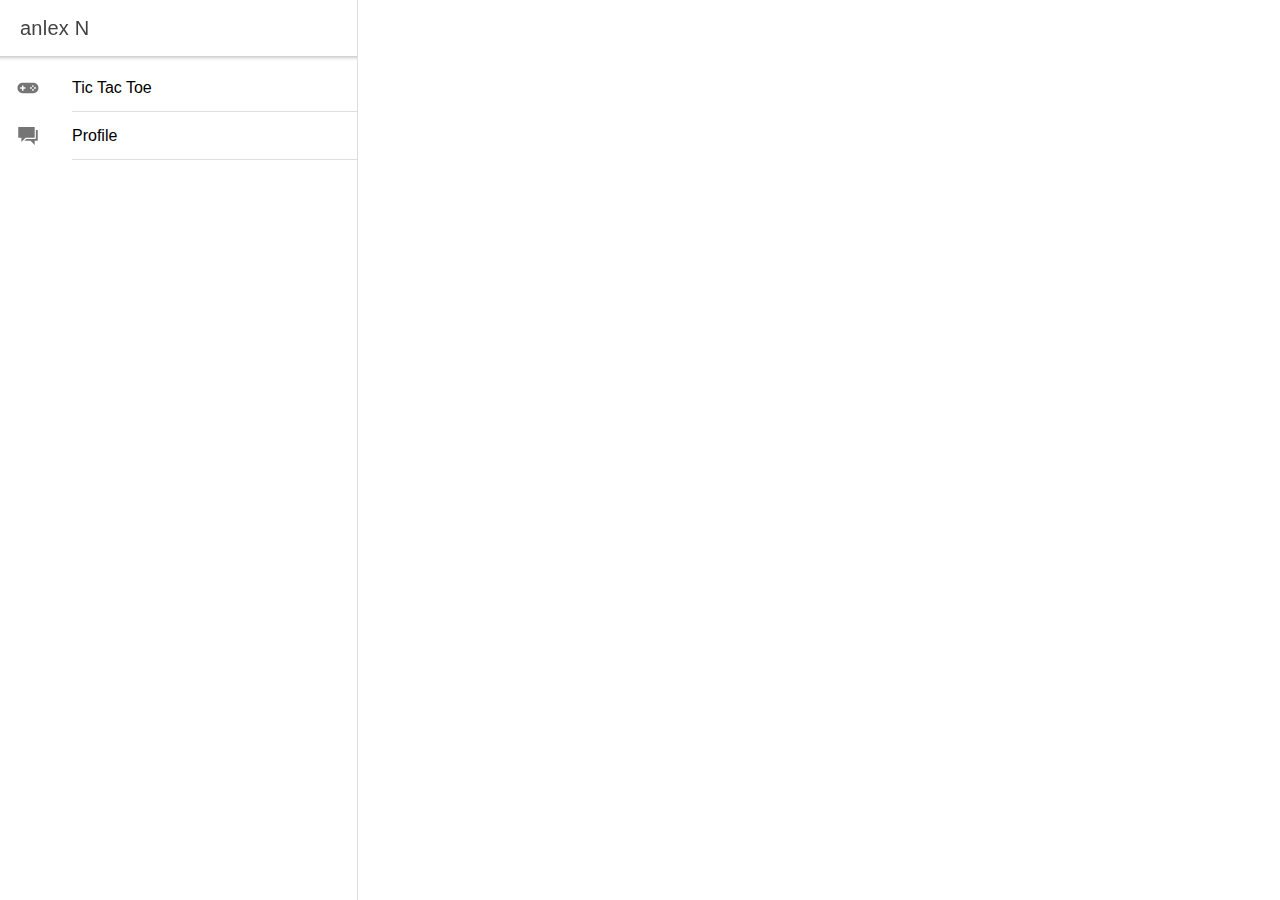
==== commit e9976b90: "Updates" ====
--- a/index.html
+++ b/index.html
@@ -1 +1 @@
-<!doctype html><html lang="en"><head><meta charset="utf-8"/><link rel="icon" href="/favicon.ico"/><meta name="viewport" content="width=device-width,initial-scale=1"/><meta name="theme-color" content="#000000"/><meta name="description" content="Web site created using create-react-app"/><link rel="apple-touch-icon" href="/logo192.png"/><link rel="manifest" href="/manifest.json"/><title>React App</title><link href="/static/css/10.de338d7e.chunk.css" rel="stylesheet"><link href="/static/css/main.5ca3abeb.chunk.css" rel="stylesheet"></head><body><noscript>You need to enable JavaScript to run this app.</noscript><div id="root"></div><script>!function(e){function t(t){for(var a,f,o=t[0],d=t[1],b=t[2],i=0,l=[];i<o.length;i++)f=o[i],Object.prototype.hasOwnProperty.call(c,f)&&c[f]&&l.push(c[f][0]),c[f]=0;for(a in d)Object.prototype.hasOwnProperty.call(d,a)&&(e[a]=d[a]);for(u&&u(t);l.length;)l.shift()();return n.push.apply(n,b||[]),r()}function r(){for(var e,t=0;t<n.length;t++){for(var r=n[t],a=!0,o=1;o<r.length;o++){var d=r[o];0!==c[d]&&(a=!1)}a&&(n.splice(t--,1),e=f(f.s=r[0]))}return e}var a={},c={9:0},n=[];function f(t){if(a[t])return a[t].exports;var r=a[t]={i:t,l:!1,exports:{}};return e[t].call(r.exports,r,r.exports,f),r.l=!0,r.exports}f.e=function(e){var t=[],r=c[e];if(0!==r)if(r)t.push(r[2]);else{var a=new Promise((function(t,a){r=c[e]=[t,a]}));t.push(r[2]=a);var n,o=document.createElement("script");o.charset="utf-8",o.timeout=120,f.nc&&o.setAttribute("nonce",f.nc),o.src=function(e){return f.p+"static/js/"+({}[e]||e)+"."+{0:"3828bdc1",1:"c508e3e5",2:"72a9948f",3:"b329f64f",4:"85e952fd",5:"a5899c12",6:"2313cd37",7:"53a5cf93",11:"b1da792c",12:"873f8637",13:"2af5069e",14:"dce905c3",15:"c8d3075e",16:"95e5a66a",17:"7a078a02",18:"c97aa564",19:"31f9bef7",20:"cb9d98d5",21:"4b797331",22:"75a00bbe",23:"b6947d32",24:"28b7302b",25:"d92569c1",26:"02b87def",27:"a14ab783",28:"7c03f6df",29:"7cd95799",30:"58d36c37",31:"1c72a8e7",32:"64044836",33:"349b9e33",34:"36c85d08",35:"0945c6bb",36:"19745ea4",37:"85036b95",38:"36336dc1",39:"77b9046b",40:"15e1d7b3",41:"dac39faf",42:"964f42f1",43:"651d014b",44:"5be158b7",45:"43be1506",46:"538f318f",47:"5f823f23",48:"b32c012e",49:"e03d955d",50:"43f638a3",51:"7dc1bf46",52:"a8131056",53:"dbe762a0",54:"d8b07c84",55:"b9b6ff1b",56:"b6ca54ad",57:"059f1e54",58:"455e3495",59:"7ac4ed87",60:"179ae78a",61:"bf69c503",62:"94c9bea3",63:"a301a5c8",64:"07dd1626",65:"3e3ecc6d",66:"4624974d",67:"50b36428",68:"87b486f7",69:"20d457f5",70:"2dd66ba7",71:"97e9c3c5",72:"304914ea",73:"5be4ae6d",74:"9dfbbd58",75:"30977c3f",76:"cc92992c",77:"00086c74",78:"3df76afc",79:"ad9afae1",80:"0fe10fae",81:"2553dc2f",82:"3e2e7731",83:"3f5b5ef9",84:"17a8c276",85:"75b1c061",86:"1ca725ce",87:"66742c88",88:"f67db8c8",89:"65422cfb",90:"ef4ff399",91:"db039e53",92:"cf72fb43",93:"a627121a",94:"1da53fcc",95:"589b4327",96:"7bceae8e",97:"be440307",98:"343b2d39",99:"add56ce9"}[e]+".chunk.js"}(e);var d=new Error;n=function(t){o.onerror=o.onload=null,clearTimeout(b);var r=c[e];if(0!==r){if(r){var a=t&&("load"===t.type?"missing":t.type),n=t&&t.target&&t.target.src;d.message="Loading chunk "+e+" failed.\n("+a+": "+n+")",d.name="ChunkLoadError",d.type=a,d.request=n,r[1](d)}c[e]=void 0}};var b=setTimeout((function(){n({type:"timeout",target:o})}),12e4);o.onerror=o.onload=n,document.head.appendChild(o)}return Promise.all(t)},f.m=e,f.c=a,f.d=function(e,t,r){f.o(e,t)||Object.defineProperty(e,t,{enumerable:!0,get:r})},f.r=function(e){"undefined"!=typeof Symbol&&Symbol.toStringTag&&Object.defineProperty(e,Symbol.toStringTag,{value:"Module"}),Object.defineProperty(e,"__esModule",{value:!0})},f.t=function(e,t){if(1&t&&(e=f(e)),8&t)return e;if(4&t&&"object"==typeof e&&e&&e.__esModule)return e;var r=Object.create(null);if(f.r(r),Object.defineProperty(r,"default",{enumerable:!0,value:e}),2&t&&"string"!=typeof e)for(var a in e)f.d(r,a,function(t){return e[t]}.bind(null,a));return r},f.n=function(e){var t=e&&e.__esModule?function(){return e.default}:function(){return e};return f.d(t,"a",t),t},f.o=function(e,t){return Object.prototype.hasOwnProperty.call(e,t)},f.p="/",f.oe=function(e){throw console.error(e),e};var o=this["webpackJsonpreact-tutorial"]=this["webpackJsonpreact-tutorial"]||[],d=o.push.bind(o);o.push=t,o=o.slice();for(var b=0;b<o.length;b++)t(o[b]);var u=d;r()}([])</script><script src="/static/js/10.038631ec.chunk.js"></script><script src="/static/js/main.750d11de.chunk.js"></script></body></html>+<!doctype html><html lang="en"><head><meta charset="utf-8"/><link rel="icon" href="/favicon.ico"/><meta name="viewport" content="width=device-width,initial-scale=1"/><meta name="theme-color" content="#000000"/><meta name="description" content="Web site created using create-react-app"/><link rel="apple-touch-icon" href="/logo192.png"/><link rel="manifest" href="/manifest.json"/><title>React App</title><link href="/static/css/10.de338d7e.chunk.css" rel="stylesheet"><link href="/static/css/main.5ca3abeb.chunk.css" rel="stylesheet"></head><body><noscript>You need to enable JavaScript to run this app.</noscript><div id="root"></div><script>!function(e){function t(t){for(var a,f,o=t[0],d=t[1],u=t[2],i=0,l=[];i<o.length;i++)f=o[i],Object.prototype.hasOwnProperty.call(n,f)&&n[f]&&l.push(n[f][0]),n[f]=0;for(a in d)Object.prototype.hasOwnProperty.call(d,a)&&(e[a]=d[a]);for(b&&b(t);l.length;)l.shift()();return c.push.apply(c,u||[]),r()}function r(){for(var e,t=0;t<c.length;t++){for(var r=c[t],a=!0,o=1;o<r.length;o++){var d=r[o];0!==n[d]&&(a=!1)}a&&(c.splice(t--,1),e=f(f.s=r[0]))}return e}var a={},n={9:0},c=[];function f(t){if(a[t])return a[t].exports;var r=a[t]={i:t,l:!1,exports:{}};return e[t].call(r.exports,r,r.exports,f),r.l=!0,r.exports}f.e=function(e){var t=[],r=n[e];if(0!==r)if(r)t.push(r[2]);else{var a=new Promise((function(t,a){r=n[e]=[t,a]}));t.push(r[2]=a);var c,o=document.createElement("script");o.charset="utf-8",o.timeout=120,f.nc&&o.setAttribute("nonce",f.nc),o.src=function(e){return f.p+"static/js/"+({}[e]||e)+"."+{0:"f0413620",1:"ffdb3072",2:"7d64d7d0",3:"db7fe18a",4:"b5366549",5:"82dc9055",6:"17a4a295",7:"67986361",11:"ccb2fa6e",12:"995a5211",13:"b9f38879",14:"4fa77da4",15:"1aa390f8",16:"c5a9aa61",17:"ff189fe9",18:"8268ad5e",19:"be6de90f",20:"fea44814",21:"b609f6a1",22:"20ee052b",23:"48827071",24:"306b856e",25:"bacdd752",26:"123de1dc",27:"8659d99f",28:"fb48b770",29:"5e9dd6f8",30:"90150f66",31:"78c01007",32:"fa3409e1",33:"3ef5d382",34:"5aa1cbc7",35:"8785a700",36:"75d1da5b",37:"48473991",38:"726f6951",39:"11869864",40:"bdfc0d2b",41:"81890212",42:"d89a7b43",43:"93b9ecc4",44:"381c2c4c",45:"c0960fea",46:"4401d8fb",47:"b89664e3",48:"c8b2b548",49:"2bd1a03e",50:"f568428c",51:"18b4dbaf",52:"09cf8299",53:"9977b56a",54:"0e5ce954",55:"7342f769",56:"1d11a0d1",57:"829dece7",58:"8003217c",59:"6368837b",60:"441670f8",61:"9af93372",62:"36d83465",63:"4a052273",64:"f5d3ba07",65:"f41753f3",66:"18a4ee96",67:"9fe8807e",68:"c9a5210c",69:"7c4f9c52",70:"21516449",71:"72a69adb",72:"09e399c3",73:"31a25dd4",74:"96e59191",75:"92142e12",76:"be29db06",77:"25551453",78:"25902c06",79:"df4c7f20",80:"833e7993",81:"56b09185",82:"9e37bbb5",83:"1a5f65a2",84:"0bceb4f3",85:"3bc83e84",86:"2ed15450",87:"b9d63ce8",88:"46c2efb9",89:"60923e65",90:"45c263f0",91:"1badc3d8",92:"b42de552",93:"a45ee8cf",94:"152274a2",95:"59b6f4c3",96:"21ef423e",97:"744cfa3c",98:"d83a3ca9",99:"b863f1f6"}[e]+".chunk.js"}(e);var d=new Error;c=function(t){o.onerror=o.onload=null,clearTimeout(u);var r=n[e];if(0!==r){if(r){var a=t&&("load"===t.type?"missing":t.type),c=t&&t.target&&t.target.src;d.message="Loading chunk "+e+" failed.\n("+a+": "+c+")",d.name="ChunkLoadError",d.type=a,d.request=c,r[1](d)}n[e]=void 0}};var u=setTimeout((function(){c({type:"timeout",target:o})}),12e4);o.onerror=o.onload=c,document.head.appendChild(o)}return Promise.all(t)},f.m=e,f.c=a,f.d=function(e,t,r){f.o(e,t)||Object.defineProperty(e,t,{enumerable:!0,get:r})},f.r=function(e){"undefined"!=typeof Symbol&&Symbol.toStringTag&&Object.defineProperty(e,Symbol.toStringTag,{value:"Module"}),Object.defineProperty(e,"__esModule",{value:!0})},f.t=function(e,t){if(1&t&&(e=f(e)),8&t)return e;if(4&t&&"object"==typeof e&&e&&e.__esModule)return e;var r=Object.create(null);if(f.r(r),Object.defineProperty(r,"default",{enumerable:!0,value:e}),2&t&&"string"!=typeof e)for(var a in e)f.d(r,a,function(t){return e[t]}.bind(null,a));return r},f.n=function(e){var t=e&&e.__esModule?function(){return e.default}:function(){return e};return f.d(t,"a",t),t},f.o=function(e,t){return Object.prototype.hasOwnProperty.call(e,t)},f.p="/",f.oe=function(e){throw console.error(e),e};var o=this["webpackJsonpreact-tutorial"]=this["webpackJsonpreact-tutorial"]||[],d=o.push.bind(o);o.push=t,o=o.slice();for(var u=0;u<o.length;u++)t(o[u]);var b=d;r()}([])</script><script src="/static/js/10.ce42daef.chunk.js"></script><script src="/static/js/main.13164709.chunk.js"></script></body></html>